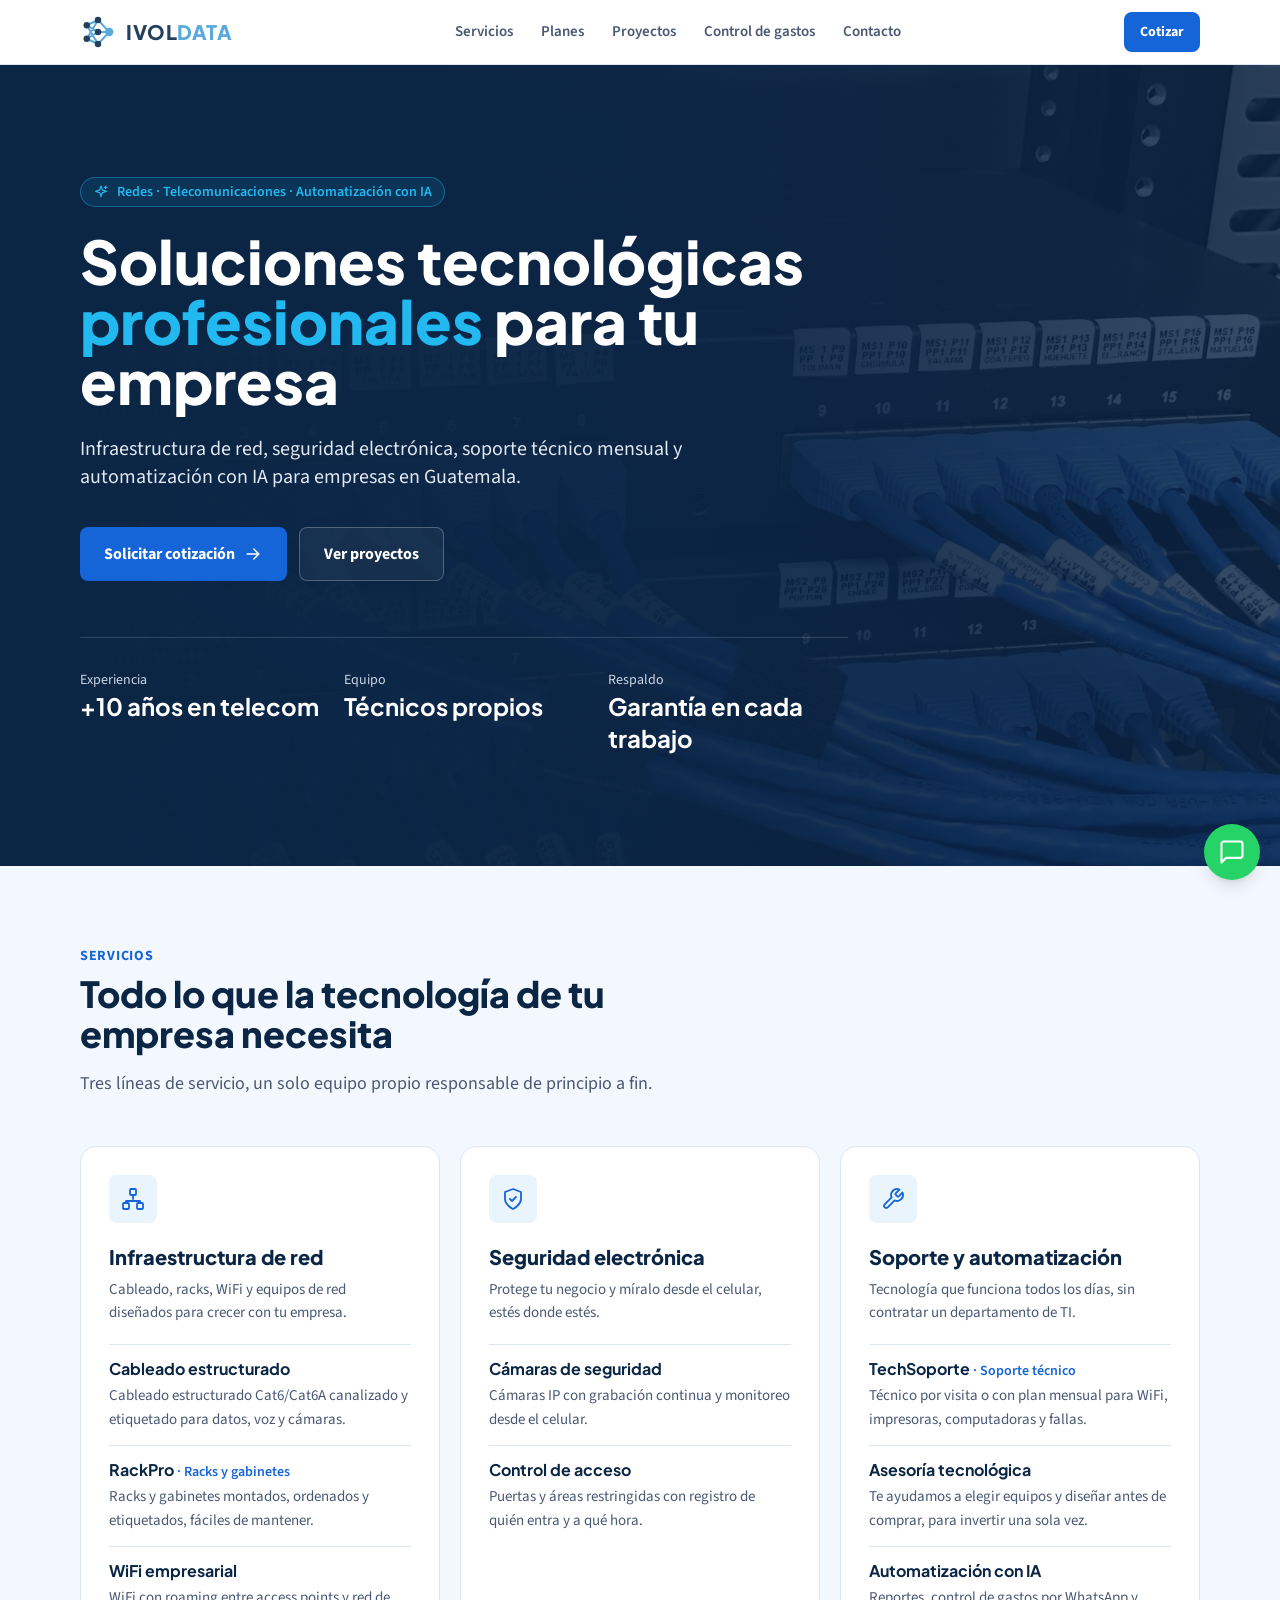
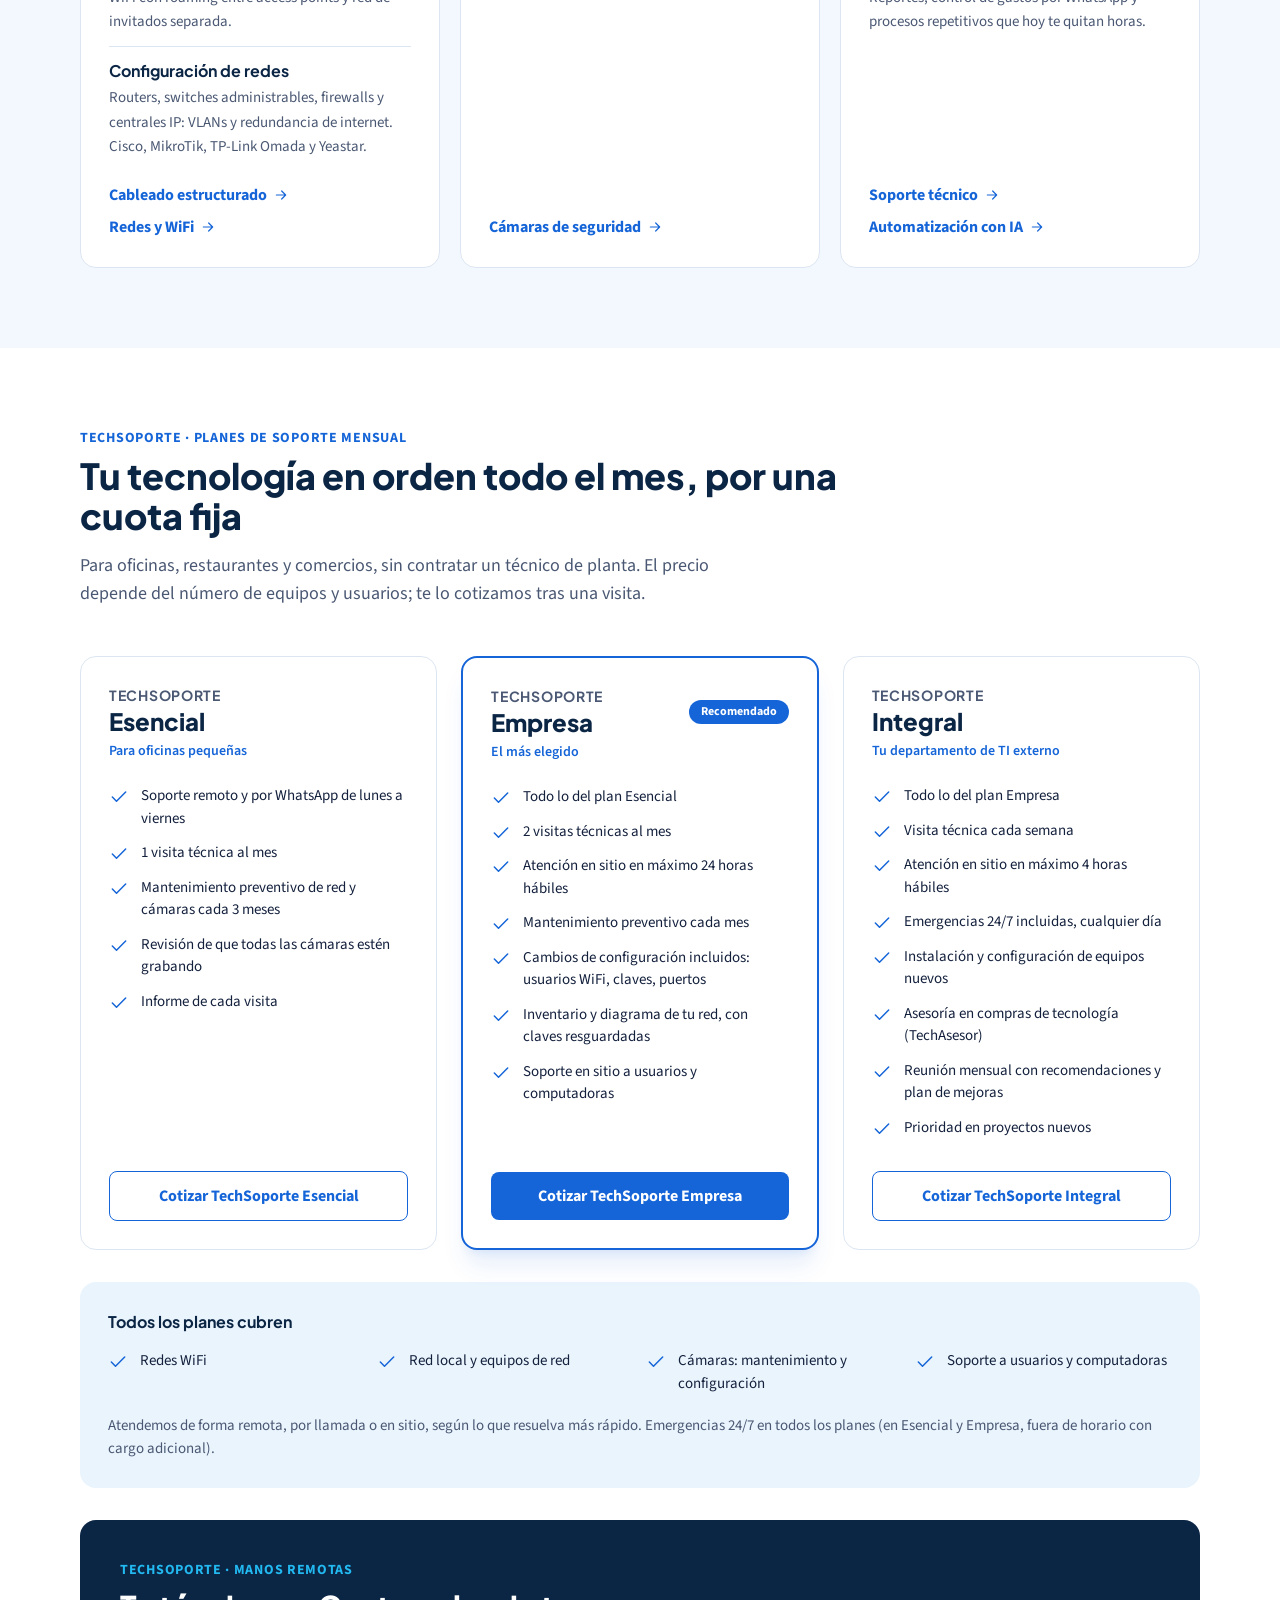
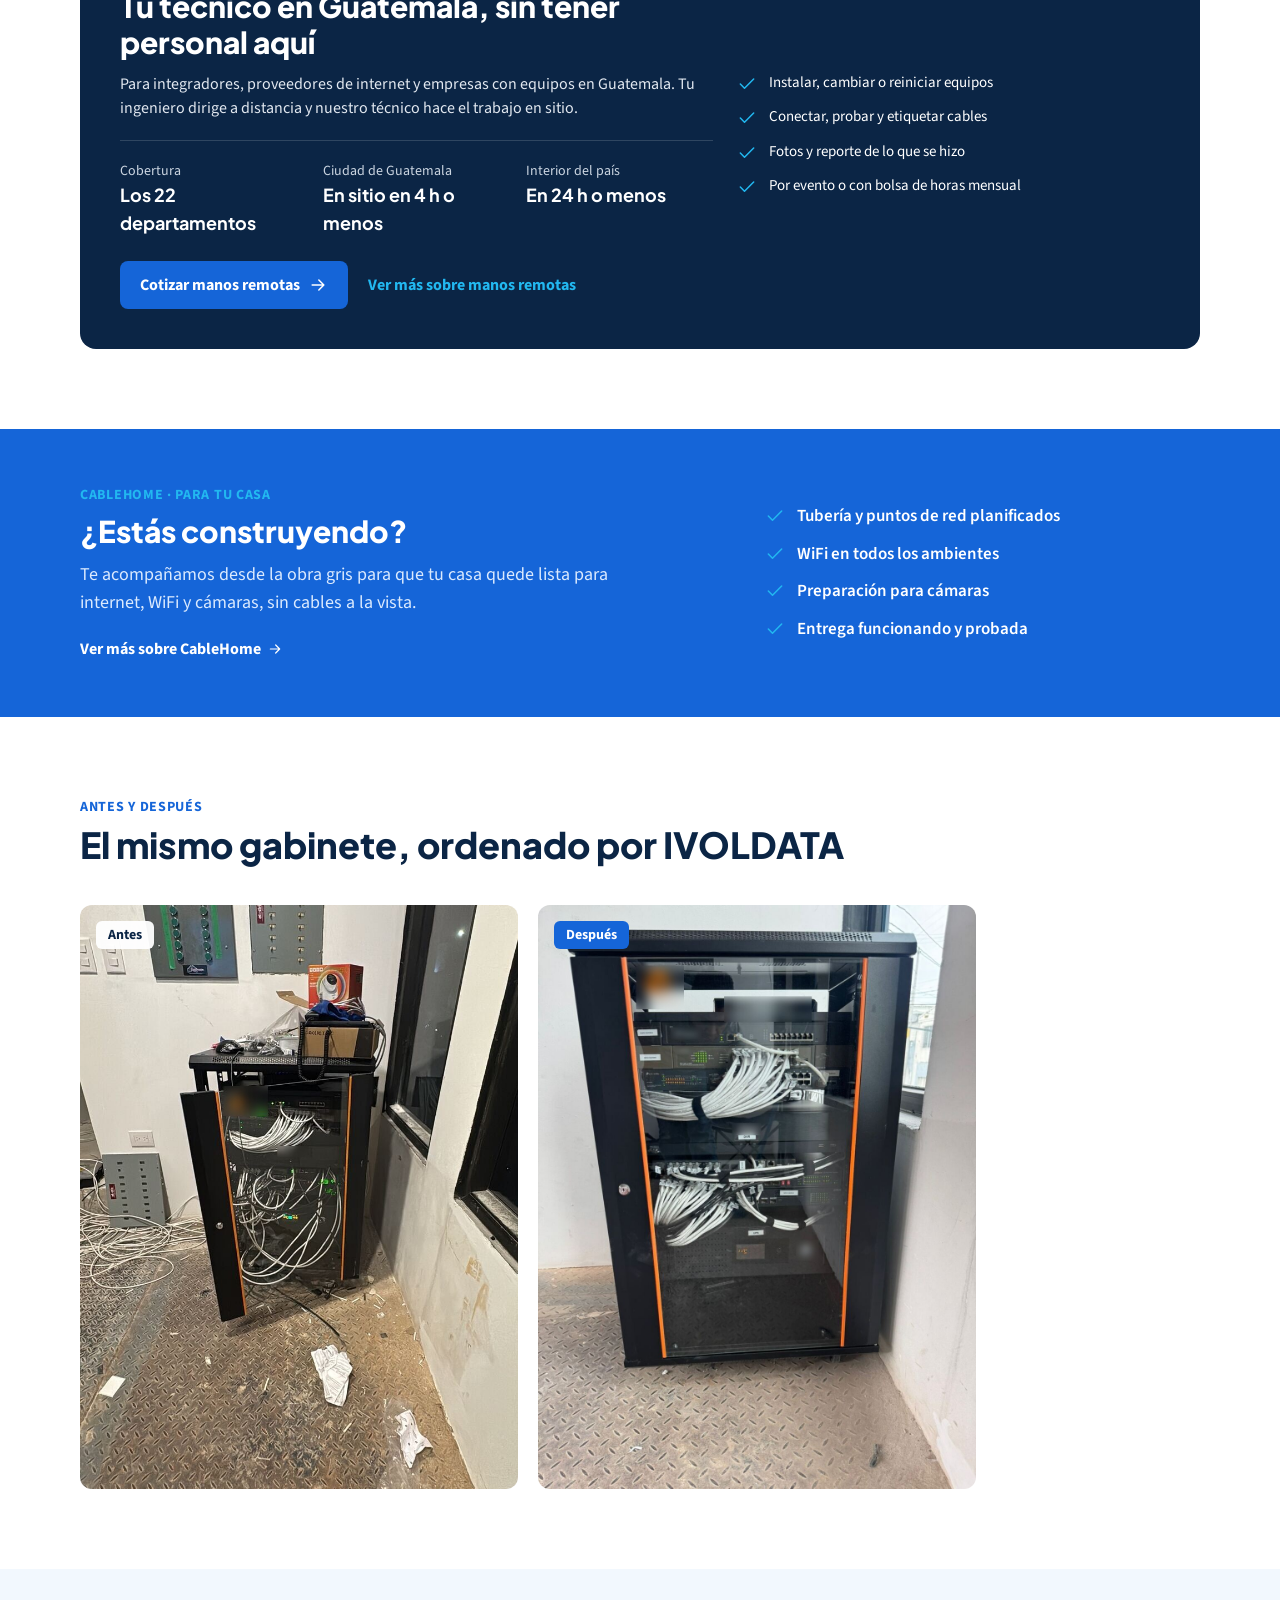
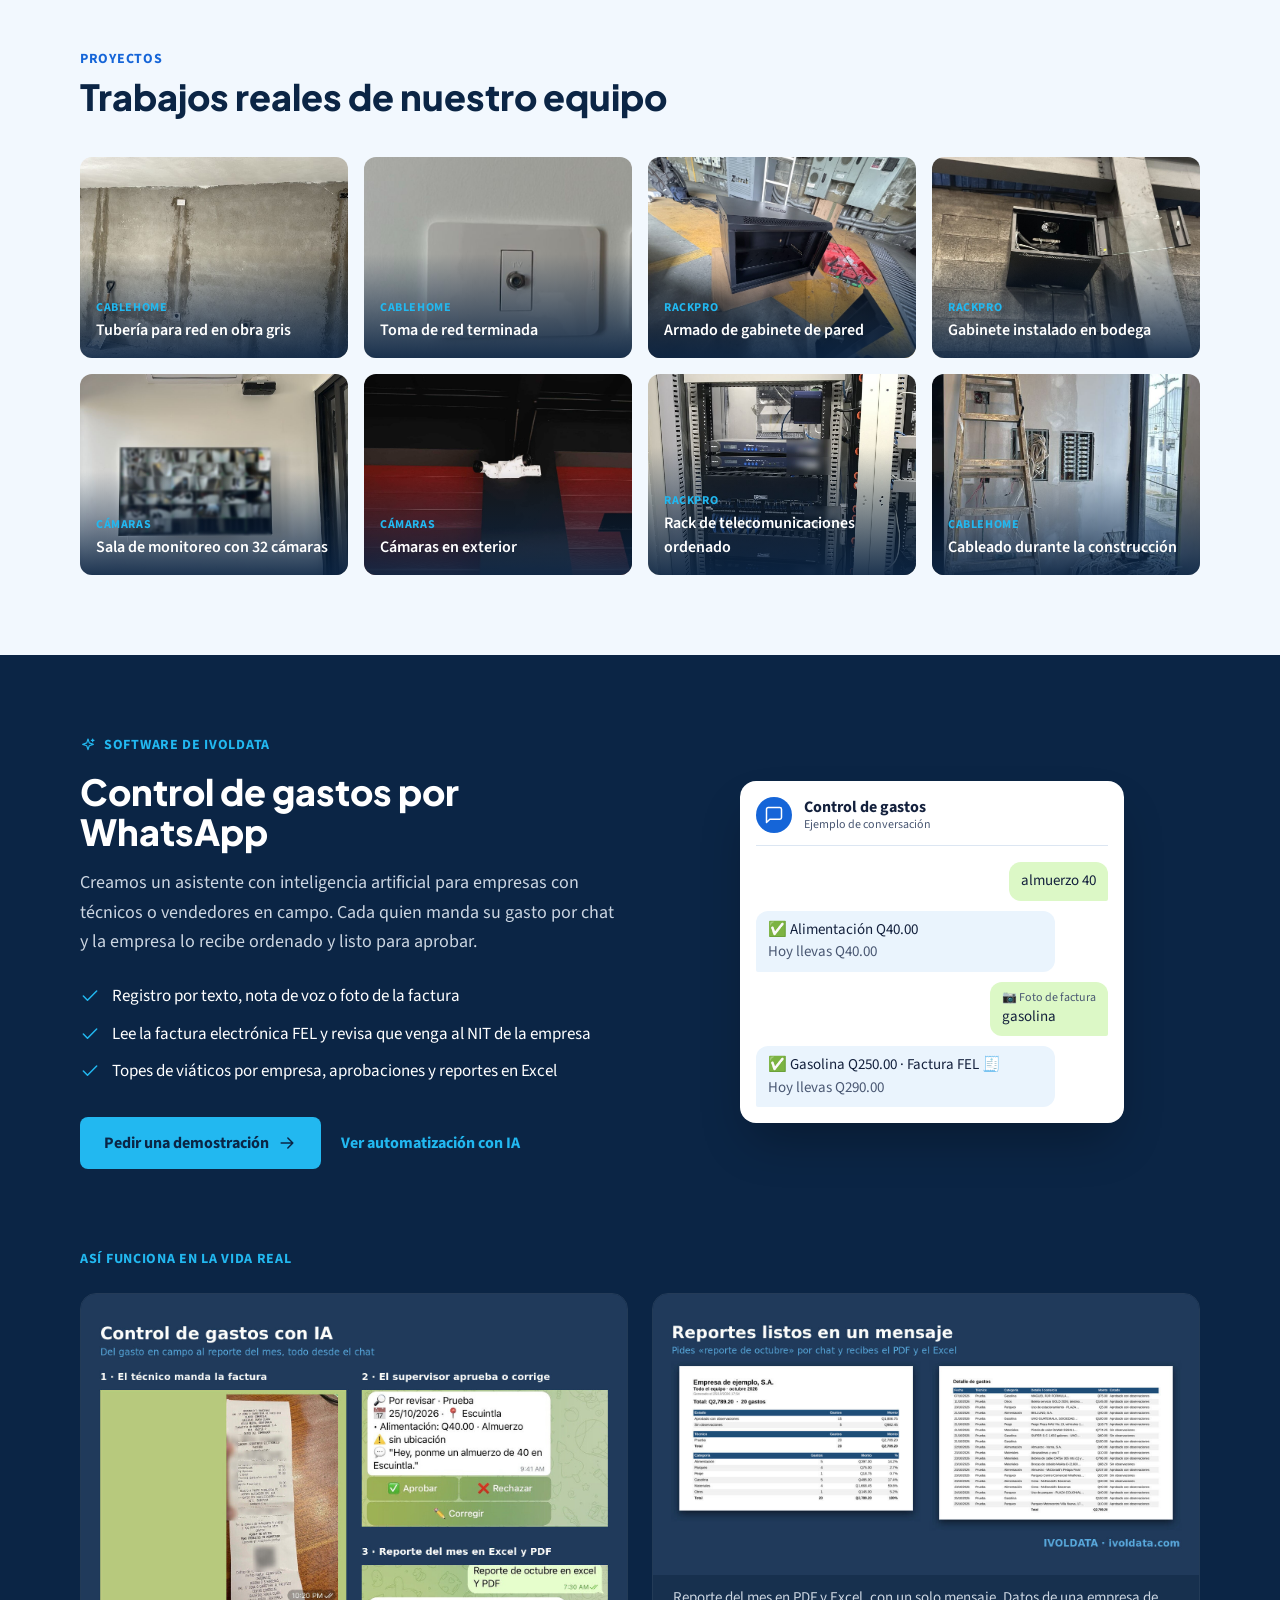
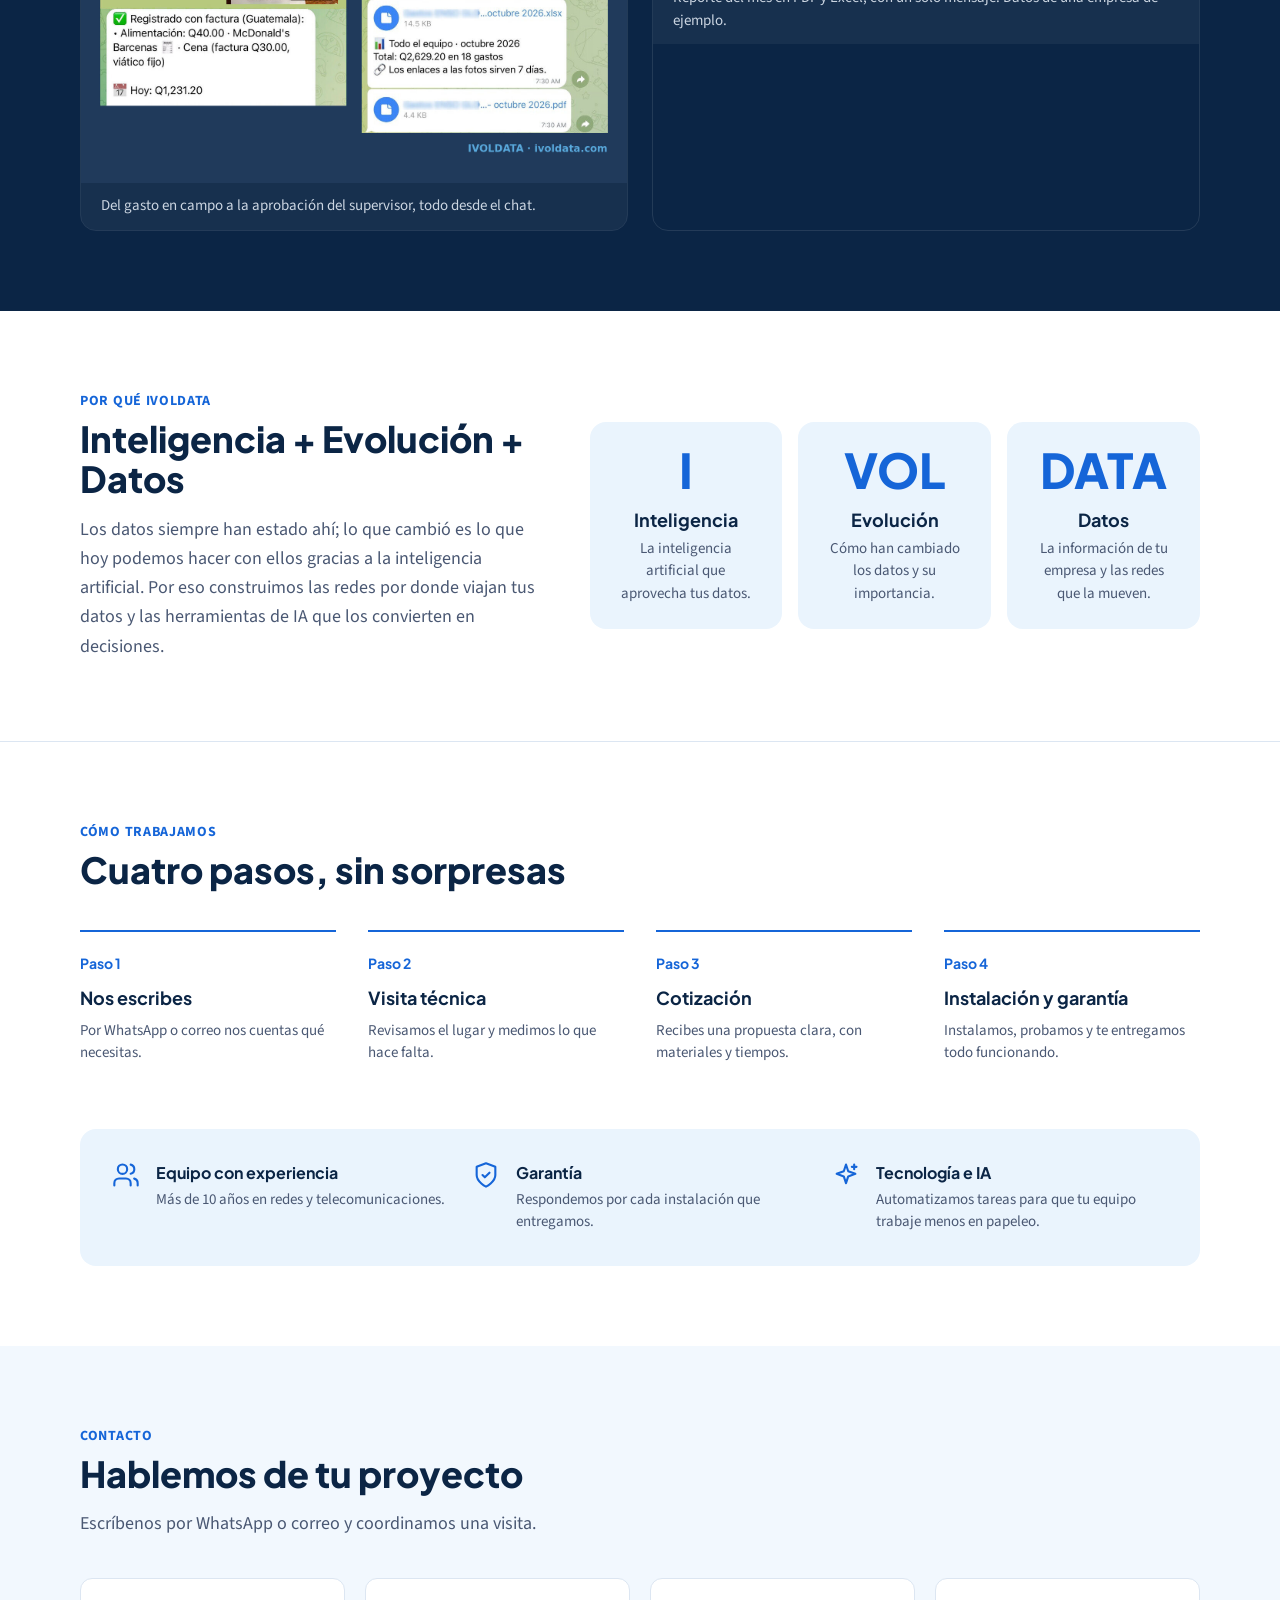
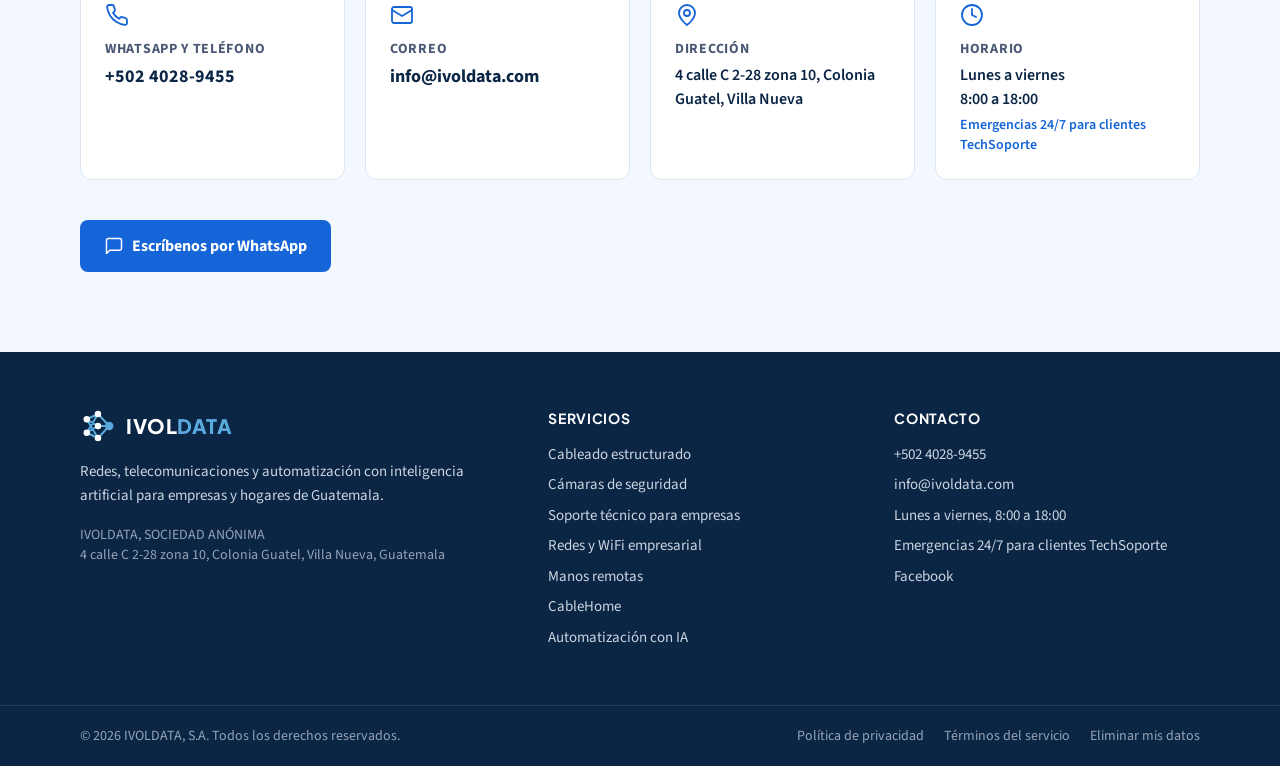
==== index.html @ a7a97674 "Por qué IVOLDATA: tarjetas centradas Co-Authored-By: Claude Opus 5.5 <noreply@anthropic.com> Claude-" ====
<!doctype html>
<html lang="es">
<head>
<meta charset="utf-8">
<meta name="viewport" content="width=device-width, initial-scale=1, viewport-fit=cover">
<title>IVOLDATA | Redes, cámaras y soporte técnico en Guatemala</title>
<meta name="claude:viewport-fit-sides" content="cover">
<meta name="description" content="IVOLDATA: soporte técnico mensual TechSoporte, manos remotas en los 22 departamentos, cableado estructurado, WiFi empresarial, cámaras de seguridad y automatización con IA en Guatemala.">
<link rel="icon" href="logos/logo-a-red-neuronal.svg" type="image/svg+xml">
<link rel="preconnect" href="https://fonts.googleapis.com">
<link rel="preconnect" href="https://fonts.gstatic.com" crossorigin>
<link rel="stylesheet" href="https://fonts.googleapis.com/css2?family=Plus+Jakarta+Sans:wght@600;700;800&family=Source+Sans+3:wght@400;600;700&display=swap">
<link rel="stylesheet" href="css/sitio.css?v=202610291423">
<link rel="canonical" href="https://ivoldata.com/">
<meta property="og:type" content="website">
<meta property="og:title" content="IVOLDATA | Redes, cámaras y soporte técnico en Guatemala">
<meta property="og:description" content="IVOLDATA: soporte técnico mensual TechSoporte, manos remotas en los 22 departamentos, cableado estructurado, WiFi empresarial, cámaras de seguridad y automatización con IA en Guatemala.">
<meta property="og:url" content="https://ivoldata.com/">
<meta property="og:image" content="https://ivoldata.com/img/hero-cables.jpg">
<meta property="og:locale" content="es_GT">
<script type="application/ld+json">{"@context": "https://schema.org", "@type": "ProfessionalService", "@id": "https://ivoldata.com/#empresa", "name": "IVOLDATA", "legalName": "IVOLDATA, SOCIEDAD ANÓNIMA", "url": "https://ivoldata.com/", "logo": "https://ivoldata.com/logos/logo-a-red-neuronal.svg", "image": "https://ivoldata.com/img/hero-cables.jpg", "description": "Empresa guatemalteca de tecnología para negocios: infraestructura de red, cámaras de seguridad, soporte técnico mensual (TechSoporte), manos remotas en los 22 departamentos y automatización con inteligencia artificial.", "telephone": "+502 4028 9455", "email": "info@ivoldata.com", "address": {"@type": "PostalAddress", "addressLocality": "Villa Nueva", "addressRegion": "Guatemala", "addressCountry": "GT"}, "areaServed": [{"@type": "AdministrativeArea", "name": "Guatemala, Guatemala"}, {"@type": "AdministrativeArea", "name": "Alta Verapaz, Guatemala"}, {"@type": "AdministrativeArea", "name": "Baja Verapaz, Guatemala"}, {"@type": "AdministrativeArea", "name": "Chimaltenango, Guatemala"}, {"@type": "AdministrativeArea", "name": "Chiquimula, Guatemala"}, {"@type": "AdministrativeArea", "name": "El Progreso, Guatemala"}, {"@type": "AdministrativeArea", "name": "Escuintla, Guatemala"}, {"@type": "AdministrativeArea", "name": "Huehuetenango, Guatemala"}, {"@type": "AdministrativeArea", "name": "Izabal, Guatemala"}, {"@type": "AdministrativeArea", "name": "Jalapa, Guatemala"}, {"@type": "AdministrativeArea", "name": "Jutiapa, Guatemala"}, {"@type": "AdministrativeArea", "name": "Petén, Guatemala"}, {"@type": "AdministrativeArea", "name": "Quetzaltenango, Guatemala"}, {"@type": "AdministrativeArea", "name": "Quiché, Guatemala"}, {"@type": "AdministrativeArea", "name": "Retalhuleu, Guatemala"}, {"@type": "AdministrativeArea", "name": "Sacatepéquez, Guatemala"}, {"@type": "AdministrativeArea", "name": "San Marcos, Guatemala"}, {"@type": "AdministrativeArea", "name": "Santa Rosa, Guatemala"}, {"@type": "AdministrativeArea", "name": "Sololá, Guatemala"}, {"@type": "AdministrativeArea", "name": "Suchitepéquez, Guatemala"}, {"@type": "AdministrativeArea", "name": "Totonicapán, Guatemala"}, {"@type": "AdministrativeArea", "name": "Zacapa, Guatemala"}], "openingHoursSpecification": [{"@type": "OpeningHoursSpecification", "dayOfWeek": ["Monday", "Tuesday", "Wednesday", "Thursday", "Friday"], "opens": "08:00", "closes": "18:00"}], "knowsAbout": ["Cisco", "MikroTik", "TP-Link Omada", "Yeastar", "redes WiFi", "cableado estructurado", "CCTV", "inteligencia artificial"], "hasOfferCatalog": {"@type": "OfferCatalog", "name": "Servicios de IVOLDATA", "itemListElement": [{"@type": "Offer", "itemOffered": {"@type": "Service", "name": "TechSoporte: planes de soporte técnico mensual"}}, {"@type": "Offer", "itemOffered": {"@type": "Service", "name": "TechSoporte Manos remotas: técnico en sitio en Guatemala"}}, {"@type": "Offer", "itemOffered": {"@type": "Service", "name": "Cableado estructurado Cat6/Cat6A"}}, {"@type": "Offer", "itemOffered": {"@type": "Service", "name": "RackPro: racks y gabinetes"}}, {"@type": "Offer", "itemOffered": {"@type": "Service", "name": "WiFi empresarial"}}, {"@type": "Offer", "itemOffered": {"@type": "Service", "name": "Configuración de redes: routers, switches, firewalls y centrales IP"}}, {"@type": "Offer", "itemOffered": {"@type": "Service", "name": "Cámaras de seguridad IP"}}, {"@type": "Offer", "itemOffered": {"@type": "Service", "name": "Control de acceso"}}, {"@type": "Offer", "itemOffered": {"@type": "Service", "name": "Asesoría tecnológica"}}, {"@type": "Offer", "itemOffered": {"@type": "Service", "name": "Automatización con inteligencia artificial"}}, {"@type": "Offer", "itemOffered": {"@type": "Service", "name": "Control de gastos por WhatsApp con IA"}}, {"@type": "Offer", "itemOffered": {"@type": "Service", "name": "CableHome: cableado para casas en construcción"}}]}, "sameAs": ["https://www.facebook.com/Ivoldata"]}</script>
</head>
<body class="bg-white font-texto text-tinta antialiased">
<header class="sticky top-[env(safe-area-inset-top,0px)] z-40 border-b border-linea bg-white/95 backdrop-blur">
  <div class="gutter mx-auto flex max-w-6xl items-center justify-between gap-4 py-3">
    <a href="index.html" class="flex items-center gap-2.5 font-display text-xl font-extrabold tracking-wide text-marino"><svg class="h-9 w-9" viewBox="0 0 48 48" aria-hidden="true"><g stroke="#5AA9DD" stroke-width="2.6" stroke-linecap="round"><path d="M9 15 24 8M9 15 24 24M9 15 24 40M9 33 24 8M9 33 24 24M9 33 24 40M24 8 39 24M24 24 39 24M24 40 39 24"/></g><circle cx="9" cy="15" r="4.3" fill="#23405F"/><circle cx="9" cy="33" r="4.3" fill="#23405F"/><circle cx="24" cy="8" r="4.3" fill="#23405F"/><circle cx="24" cy="24" r="4.3" fill="#23405F"/><circle cx="24" cy="40" r="4.3" fill="#23405F"/><circle cx="39" cy="24" r="5.6" fill="#5AA9DD"/></svg><span style="color:#23405F">IVOL<span style="color:#5AA9DD">DATA</span></span></a>
    <nav aria-label="Principal" class="hidden items-center gap-7 text-[15px] font-semibold text-gris md:flex">
      <a class="hover:text-azul" href="index.html#servicios">Servicios</a>
      <a class="hover:text-azul" href="index.html#planes">Planes</a>
      <a class="hover:text-azul" href="index.html#proyectos">Proyectos</a>
      <a class="hover:text-azul" href="index.html#control-de-gastos">Control de gastos</a>
      <a class="hover:text-azul" href="index.html#contacto">Contacto</a>
    </nav>
    <a href="https://wa.me/50240289455?text=Hola%20IVOLDATA%2C%20quiero%20una%20cotizaci%C3%B3n" class="rounded-lg bg-azul px-4 py-2.5 text-sm font-bold text-white shadow-sm hover:bg-azul-oscuro">Cotizar</a>
  </div>
</header>
<main>
<section class="relative overflow-hidden bg-marino text-white">
  <img src="img/hero-cables.jpg" alt="" class="absolute inset-0 h-full w-full object-cover opacity-30">
  <div class="absolute inset-0 bg-gradient-to-r from-marino via-marino/90 to-marino/40"></div>
  <div class="gutter relative mx-auto max-w-6xl py-20 md:py-28">
    <p class="inline-flex items-center gap-2 rounded-full border border-celeste/40 bg-celeste/10 px-3 py-1 text-sm font-semibold text-celeste"><svg class="h-4 w-4" viewBox="0 0 24 24" fill="none" stroke="currentColor" stroke-width="1.8" stroke-linecap="round" stroke-linejoin="round" aria-hidden="true"><path d="M12 3l1.9 5.8L20 11l-6.1 2.2L12 19l-1.9-5.8L4 11l6.1-2.2z"/><path d="M19 3v4M17 5h4"/></svg> Redes · Telecomunicaciones · Automatización con IA</p>
    <h1 class="mt-6 max-w-3xl font-display text-4xl font-extrabold leading-[1.1] md:text-6xl">Soluciones tecnológicas <span class="text-celeste">profesionales</span> para tu empresa</h1>
    <p class="mt-6 max-w-2xl text-lg leading-relaxed text-slate-200 md:text-xl">Infraestructura de red, seguridad electrónica, soporte técnico mensual y automatización con IA para empresas en Guatemala.</p>
    <div class="mt-9 flex flex-wrap gap-3">
      <a href="https://wa.me/50240289455?text=Hola%20IVOLDATA%2C%20quiero%20una%20cotizaci%C3%B3n" class="inline-flex items-center gap-2 rounded-lg bg-azul px-6 py-3.5 font-bold text-white hover:bg-azul-oscuro">Solicitar cotización <svg class="h-5 w-5" viewBox="0 0 24 24" fill="none" stroke="currentColor" stroke-width="1.8" stroke-linecap="round" stroke-linejoin="round" aria-hidden="true"><path d="M5 12h14M13 6l6 6-6 6"/></svg></a>
      <a href="#proyectos" class="rounded-lg border border-white/25 bg-white/5 px-6 py-3.5 font-bold text-white hover:bg-white/10">Ver proyectos</a>
    </div>
    <dl class="mt-14 grid max-w-3xl grid-cols-1 gap-6 border-t border-white/15 pt-8 sm:grid-cols-3">
      <div><dt class="text-sm text-slate-300">Experiencia</dt><dd class="font-display text-2xl font-bold">+10 años en telecom</dd></div>
      <div><dt class="text-sm text-slate-300">Equipo</dt><dd class="font-display text-2xl font-bold">Técnicos propios</dd></div>
      <div><dt class="text-sm text-slate-300">Respaldo</dt><dd class="font-display text-2xl font-bold">Garantía en cada trabajo</dd></div>
    </dl>
  </div>
</section>

<section id="servicios" class="scroll-mt-20 bg-hielo/60">
  <div class="gutter mx-auto max-w-6xl py-20">
    <p class="text-sm font-bold uppercase tracking-wider text-azul">Servicios</p>
    <h2 class="mt-2 max-w-2xl font-display text-3xl font-extrabold text-marino md:text-4xl">Todo lo que la tecnología de tu empresa necesita</h2>
    <p class="mt-4 max-w-2xl text-lg text-gris">Tres líneas de servicio, un solo equipo propio responsable de principio a fin.</p>
    <div class="mt-12 grid gap-5 lg:grid-cols-3">
      <article class="flex min-w-0 flex-col rounded-2xl border border-linea bg-white p-7">
        <span class="grid h-12 w-12 place-items-center rounded-lg bg-hielo text-azul"><svg class="h-6 w-6" viewBox="0 0 24 24" fill="none" stroke="currentColor" stroke-width="1.8" stroke-linecap="round" stroke-linejoin="round" aria-hidden="true"><rect x="9" y="2" width="6" height="6" rx="1"/><rect x="2" y="16" width="6" height="6" rx="1"/><rect x="16" y="16" width="6" height="6" rx="1"/><path d="M12 8v4M5 16v-2h14v2"/></svg></span>
        <h3 class="mt-5 font-display text-xl font-extrabold text-marino">Infraestructura de red</h3>
        <p class="mt-2 text-[15px] text-gris">Cableado, racks, WiFi y equipos de red diseñados para crecer con tu empresa.</p>
        <ul class="mt-5 grid gap-3"><li class="border-t border-linea pt-3"><span class="font-display font-bold text-marino">Cableado estructurado</span><span class="mt-0.5 block text-[15px] leading-relaxed text-gris">Cableado estructurado Cat6/Cat6A canalizado y etiquetado para datos, voz y cámaras.</span></li><li class="border-t border-linea pt-3"><span class="font-display font-bold text-marino">RackPro</span> <span class="text-sm font-semibold text-azul">· Racks y gabinetes</span><span class="mt-0.5 block text-[15px] leading-relaxed text-gris">Racks y gabinetes montados, ordenados y etiquetados, fáciles de mantener.</span></li><li class="border-t border-linea pt-3"><span class="font-display font-bold text-marino">WiFi empresarial</span><span class="mt-0.5 block text-[15px] leading-relaxed text-gris">WiFi con roaming entre access points y red de invitados separada.</span></li><li class="border-t border-linea pt-3"><span class="font-display font-bold text-marino">Configuración de redes</span><span class="mt-0.5 block text-[15px] leading-relaxed text-gris">Routers, switches administrables, firewalls y centrales IP: VLANs y redundancia de internet. Cisco, MikroTik, TP-Link Omada y Yeastar.</span></li></ul>
        <div class="mt-auto flex flex-wrap gap-x-5 gap-y-2 pt-6"><a href="cableado-estructurado.html" class="inline-flex items-center gap-1.5 font-bold text-azul hover:text-azul-oscuro">Cableado estructurado <svg class="h-4 w-4" viewBox="0 0 24 24" fill="none" stroke="currentColor" stroke-width="1.8" stroke-linecap="round" stroke-linejoin="round" aria-hidden="true"><path d="M5 12h14M13 6l6 6-6 6"/></svg></a><a href="redes-y-wifi.html" class="inline-flex items-center gap-1.5 font-bold text-azul hover:text-azul-oscuro">Redes y WiFi <svg class="h-4 w-4" viewBox="0 0 24 24" fill="none" stroke="currentColor" stroke-width="1.8" stroke-linecap="round" stroke-linejoin="round" aria-hidden="true"><path d="M5 12h14M13 6l6 6-6 6"/></svg></a></div>
      </article>
      <article class="flex min-w-0 flex-col rounded-2xl border border-linea bg-white p-7">
        <span class="grid h-12 w-12 place-items-center rounded-lg bg-hielo text-azul"><svg class="h-6 w-6" viewBox="0 0 24 24" fill="none" stroke="currentColor" stroke-width="1.8" stroke-linecap="round" stroke-linejoin="round" aria-hidden="true"><path d="M12 22s8-4 8-10V5l-8-3-8 3v7c0 6 8 10 8 10z"/><path d="m9 12 2 2 4-4"/></svg></span>
        <h3 class="mt-5 font-display text-xl font-extrabold text-marino">Seguridad electrónica</h3>
        <p class="mt-2 text-[15px] text-gris">Protege tu negocio y míralo desde el celular, estés donde estés.</p>
        <ul class="mt-5 grid gap-3"><li class="border-t border-linea pt-3"><span class="font-display font-bold text-marino">Cámaras de seguridad</span><span class="mt-0.5 block text-[15px] leading-relaxed text-gris">Cámaras IP con grabación continua y monitoreo desde el celular.</span></li><li class="border-t border-linea pt-3"><span class="font-display font-bold text-marino">Control de acceso</span><span class="mt-0.5 block text-[15px] leading-relaxed text-gris">Puertas y áreas restringidas con registro de quién entra y a qué hora.</span></li></ul>
        <div class="mt-auto flex flex-wrap gap-x-5 gap-y-2 pt-6"><a href="camaras-de-seguridad.html" class="inline-flex items-center gap-1.5 font-bold text-azul hover:text-azul-oscuro">Cámaras de seguridad <svg class="h-4 w-4" viewBox="0 0 24 24" fill="none" stroke="currentColor" stroke-width="1.8" stroke-linecap="round" stroke-linejoin="round" aria-hidden="true"><path d="M5 12h14M13 6l6 6-6 6"/></svg></a></div>
      </article>
      <article class="flex min-w-0 flex-col rounded-2xl border border-linea bg-white p-7">
        <span class="grid h-12 w-12 place-items-center rounded-lg bg-hielo text-azul"><svg class="h-6 w-6" viewBox="0 0 24 24" fill="none" stroke="currentColor" stroke-width="1.8" stroke-linecap="round" stroke-linejoin="round" aria-hidden="true"><path d="M14.7 6.3a1 1 0 0 0 0 1.4l1.6 1.6a1 1 0 0 0 1.4 0l3.8-3.8a6 6 0 0 1-7.9 7.9l-6.9 6.9a2.1 2.1 0 0 1-3-3l6.9-6.9a6 6 0 0 1 7.9-7.9z"/></svg></span>
        <h3 class="mt-5 font-display text-xl font-extrabold text-marino">Soporte y automatización</h3>
        <p class="mt-2 text-[15px] text-gris">Tecnología que funciona todos los días, sin contratar un departamento de TI.</p>
        <ul class="mt-5 grid gap-3"><li class="border-t border-linea pt-3"><span class="font-display font-bold text-marino">TechSoporte</span> <span class="text-sm font-semibold text-azul">· Soporte técnico</span><span class="mt-0.5 block text-[15px] leading-relaxed text-gris">Técnico por visita o con plan mensual para WiFi, impresoras, computadoras y fallas.</span></li><li class="border-t border-linea pt-3"><span class="font-display font-bold text-marino">Asesoría tecnológica</span><span class="mt-0.5 block text-[15px] leading-relaxed text-gris">Te ayudamos a elegir equipos y diseñar antes de comprar, para invertir una sola vez.</span></li><li class="border-t border-linea pt-3"><span class="font-display font-bold text-marino">Automatización con IA</span><span class="mt-0.5 block text-[15px] leading-relaxed text-gris">Reportes, control de gastos por WhatsApp y procesos repetitivos que hoy te quitan horas.</span></li></ul>
        <div class="mt-auto flex flex-wrap gap-x-5 gap-y-2 pt-6"><a href="soporte-tecnico.html" class="inline-flex items-center gap-1.5 font-bold text-azul hover:text-azul-oscuro">Soporte técnico <svg class="h-4 w-4" viewBox="0 0 24 24" fill="none" stroke="currentColor" stroke-width="1.8" stroke-linecap="round" stroke-linejoin="round" aria-hidden="true"><path d="M5 12h14M13 6l6 6-6 6"/></svg></a><a href="automatizacion-ia.html" class="inline-flex items-center gap-1.5 font-bold text-azul hover:text-azul-oscuro">Automatización con IA <svg class="h-4 w-4" viewBox="0 0 24 24" fill="none" stroke="currentColor" stroke-width="1.8" stroke-linecap="round" stroke-linejoin="round" aria-hidden="true"><path d="M5 12h14M13 6l6 6-6 6"/></svg></a></div>
      </article>
    </div>
  </div>
</section>

<section id="planes" class="scroll-mt-20 bg-white">
  <div class="gutter mx-auto max-w-6xl py-20">
    <p class="text-sm font-bold uppercase tracking-wider text-azul">TechSoporte · Planes de soporte mensual</p>
    <h2 class="mt-2 max-w-3xl font-display text-3xl font-extrabold text-marino md:text-4xl">Tu tecnología en orden todo el mes, por una cuota fija</h2>
    <p class="mt-4 max-w-2xl text-lg text-gris">Para oficinas, restaurantes y comercios, sin contratar un técnico de planta. El precio depende del número de equipos y usuarios; te lo cotizamos tras una visita.</p>
    <div class="mt-12 grid gap-6 lg:grid-cols-3">
      <article class="flex min-w-0 flex-col rounded-2xl bg-white p-7 border border-linea">
        <div class="flex items-center justify-between gap-3"><h3 class="font-display text-2xl font-extrabold text-marino"><span class="block text-sm font-bold uppercase tracking-wider text-gris">TechSoporte</span>Esencial</h3></div>
        <p class="mt-1 text-sm font-semibold text-azul">Para oficinas pequeñas</p>
        <ul class="mb-8 mt-6 grid gap-3 text-[15px] text-tinta"><li class="flex gap-3"><span class="mt-0.5 shrink-0 text-azul"><svg class="h-5 w-5" viewBox="0 0 24 24" fill="none" stroke="currentColor" stroke-width="1.8" stroke-linecap="round" stroke-linejoin="round" aria-hidden="true"><path d="M20 6 9 17l-5-5"/></svg></span><span>Soporte remoto y por WhatsApp de lunes a viernes</span></li><li class="flex gap-3"><span class="mt-0.5 shrink-0 text-azul"><svg class="h-5 w-5" viewBox="0 0 24 24" fill="none" stroke="currentColor" stroke-width="1.8" stroke-linecap="round" stroke-linejoin="round" aria-hidden="true"><path d="M20 6 9 17l-5-5"/></svg></span><span>1 visita técnica al mes</span></li><li class="flex gap-3"><span class="mt-0.5 shrink-0 text-azul"><svg class="h-5 w-5" viewBox="0 0 24 24" fill="none" stroke="currentColor" stroke-width="1.8" stroke-linecap="round" stroke-linejoin="round" aria-hidden="true"><path d="M20 6 9 17l-5-5"/></svg></span><span>Mantenimiento preventivo de red y cámaras cada 3 meses</span></li><li class="flex gap-3"><span class="mt-0.5 shrink-0 text-azul"><svg class="h-5 w-5" viewBox="0 0 24 24" fill="none" stroke="currentColor" stroke-width="1.8" stroke-linecap="round" stroke-linejoin="round" aria-hidden="true"><path d="M20 6 9 17l-5-5"/></svg></span><span>Revisión de que todas las cámaras estén grabando</span></li><li class="flex gap-3"><span class="mt-0.5 shrink-0 text-azul"><svg class="h-5 w-5" viewBox="0 0 24 24" fill="none" stroke="currentColor" stroke-width="1.8" stroke-linecap="round" stroke-linejoin="round" aria-hidden="true"><path d="M20 6 9 17l-5-5"/></svg></span><span>Informe de cada visita</span></li></ul>
        <a href="https://wa.me/50240289455?text=Hola%20IVOLDATA%2C%20quiero%20una%20cotizaci%C3%B3n" class="mt-auto inline-flex justify-center rounded-lg border border-azul text-azul hover:bg-hielo px-5 py-3 font-bold">Cotizar TechSoporte Esencial</a>
      </article>
      <article class="flex min-w-0 flex-col rounded-2xl bg-white p-7 border-2 border-azul shadow-xl shadow-azul/10">
        <div class="flex items-center justify-between gap-3"><h3 class="font-display text-2xl font-extrabold text-marino"><span class="block text-sm font-bold uppercase tracking-wider text-gris">TechSoporte</span>Empresa</h3><span class="rounded-full bg-azul px-3 py-1 text-xs font-bold text-white">Recomendado</span></div>
        <p class="mt-1 text-sm font-semibold text-azul">El más elegido</p>
        <ul class="mb-8 mt-6 grid gap-3 text-[15px] text-tinta"><li class="flex gap-3"><span class="mt-0.5 shrink-0 text-azul"><svg class="h-5 w-5" viewBox="0 0 24 24" fill="none" stroke="currentColor" stroke-width="1.8" stroke-linecap="round" stroke-linejoin="round" aria-hidden="true"><path d="M20 6 9 17l-5-5"/></svg></span><span>Todo lo del plan Esencial</span></li><li class="flex gap-3"><span class="mt-0.5 shrink-0 text-azul"><svg class="h-5 w-5" viewBox="0 0 24 24" fill="none" stroke="currentColor" stroke-width="1.8" stroke-linecap="round" stroke-linejoin="round" aria-hidden="true"><path d="M20 6 9 17l-5-5"/></svg></span><span>2 visitas técnicas al mes</span></li><li class="flex gap-3"><span class="mt-0.5 shrink-0 text-azul"><svg class="h-5 w-5" viewBox="0 0 24 24" fill="none" stroke="currentColor" stroke-width="1.8" stroke-linecap="round" stroke-linejoin="round" aria-hidden="true"><path d="M20 6 9 17l-5-5"/></svg></span><span>Atención en sitio en máximo 24 horas hábiles</span></li><li class="flex gap-3"><span class="mt-0.5 shrink-0 text-azul"><svg class="h-5 w-5" viewBox="0 0 24 24" fill="none" stroke="currentColor" stroke-width="1.8" stroke-linecap="round" stroke-linejoin="round" aria-hidden="true"><path d="M20 6 9 17l-5-5"/></svg></span><span>Mantenimiento preventivo cada mes</span></li><li class="flex gap-3"><span class="mt-0.5 shrink-0 text-azul"><svg class="h-5 w-5" viewBox="0 0 24 24" fill="none" stroke="currentColor" stroke-width="1.8" stroke-linecap="round" stroke-linejoin="round" aria-hidden="true"><path d="M20 6 9 17l-5-5"/></svg></span><span>Cambios de configuración incluidos: usuarios WiFi, claves, puertos</span></li><li class="flex gap-3"><span class="mt-0.5 shrink-0 text-azul"><svg class="h-5 w-5" viewBox="0 0 24 24" fill="none" stroke="currentColor" stroke-width="1.8" stroke-linecap="round" stroke-linejoin="round" aria-hidden="true"><path d="M20 6 9 17l-5-5"/></svg></span><span>Inventario y diagrama de tu red, con claves resguardadas</span></li><li class="flex gap-3"><span class="mt-0.5 shrink-0 text-azul"><svg class="h-5 w-5" viewBox="0 0 24 24" fill="none" stroke="currentColor" stroke-width="1.8" stroke-linecap="round" stroke-linejoin="round" aria-hidden="true"><path d="M20 6 9 17l-5-5"/></svg></span><span>Soporte en sitio a usuarios y computadoras</span></li></ul>
        <a href="https://wa.me/50240289455?text=Hola%20IVOLDATA%2C%20quiero%20una%20cotizaci%C3%B3n" class="mt-auto inline-flex justify-center rounded-lg bg-azul text-white hover:bg-azul-oscuro px-5 py-3 font-bold">Cotizar TechSoporte Empresa</a>
      </article>
      <article class="flex min-w-0 flex-col rounded-2xl bg-white p-7 border border-linea">
        <div class="flex items-center justify-between gap-3"><h3 class="font-display text-2xl font-extrabold text-marino"><span class="block text-sm font-bold uppercase tracking-wider text-gris">TechSoporte</span>Integral</h3></div>
        <p class="mt-1 text-sm font-semibold text-azul">Tu departamento de TI externo</p>
        <ul class="mb-8 mt-6 grid gap-3 text-[15px] text-tinta"><li class="flex gap-3"><span class="mt-0.5 shrink-0 text-azul"><svg class="h-5 w-5" viewBox="0 0 24 24" fill="none" stroke="currentColor" stroke-width="1.8" stroke-linecap="round" stroke-linejoin="round" aria-hidden="true"><path d="M20 6 9 17l-5-5"/></svg></span><span>Todo lo del plan Empresa</span></li><li class="flex gap-3"><span class="mt-0.5 shrink-0 text-azul"><svg class="h-5 w-5" viewBox="0 0 24 24" fill="none" stroke="currentColor" stroke-width="1.8" stroke-linecap="round" stroke-linejoin="round" aria-hidden="true"><path d="M20 6 9 17l-5-5"/></svg></span><span>Visita técnica cada semana</span></li><li class="flex gap-3"><span class="mt-0.5 shrink-0 text-azul"><svg class="h-5 w-5" viewBox="0 0 24 24" fill="none" stroke="currentColor" stroke-width="1.8" stroke-linecap="round" stroke-linejoin="round" aria-hidden="true"><path d="M20 6 9 17l-5-5"/></svg></span><span>Atención en sitio en máximo 4 horas hábiles</span></li><li class="flex gap-3"><span class="mt-0.5 shrink-0 text-azul"><svg class="h-5 w-5" viewBox="0 0 24 24" fill="none" stroke="currentColor" stroke-width="1.8" stroke-linecap="round" stroke-linejoin="round" aria-hidden="true"><path d="M20 6 9 17l-5-5"/></svg></span><span>Emergencias 24/7 incluidas, cualquier día</span></li><li class="flex gap-3"><span class="mt-0.5 shrink-0 text-azul"><svg class="h-5 w-5" viewBox="0 0 24 24" fill="none" stroke="currentColor" stroke-width="1.8" stroke-linecap="round" stroke-linejoin="round" aria-hidden="true"><path d="M20 6 9 17l-5-5"/></svg></span><span>Instalación y configuración de equipos nuevos</span></li><li class="flex gap-3"><span class="mt-0.5 shrink-0 text-azul"><svg class="h-5 w-5" viewBox="0 0 24 24" fill="none" stroke="currentColor" stroke-width="1.8" stroke-linecap="round" stroke-linejoin="round" aria-hidden="true"><path d="M20 6 9 17l-5-5"/></svg></span><span>Asesoría en compras de tecnología (TechAsesor)</span></li><li class="flex gap-3"><span class="mt-0.5 shrink-0 text-azul"><svg class="h-5 w-5" viewBox="0 0 24 24" fill="none" stroke="currentColor" stroke-width="1.8" stroke-linecap="round" stroke-linejoin="round" aria-hidden="true"><path d="M20 6 9 17l-5-5"/></svg></span><span>Reunión mensual con recomendaciones y plan de mejoras</span></li><li class="flex gap-3"><span class="mt-0.5 shrink-0 text-azul"><svg class="h-5 w-5" viewBox="0 0 24 24" fill="none" stroke="currentColor" stroke-width="1.8" stroke-linecap="round" stroke-linejoin="round" aria-hidden="true"><path d="M20 6 9 17l-5-5"/></svg></span><span>Prioridad en proyectos nuevos</span></li></ul>
        <a href="https://wa.me/50240289455?text=Hola%20IVOLDATA%2C%20quiero%20una%20cotizaci%C3%B3n" class="mt-auto inline-flex justify-center rounded-lg border border-azul text-azul hover:bg-hielo px-5 py-3 font-bold">Cotizar TechSoporte Integral</a>
      </article>
    </div>
    <div class="mt-8 rounded-2xl bg-hielo p-6 md:p-7">
      <p class="font-display font-bold text-marino">Todos los planes cubren</p>
      <ul class="mt-4 grid gap-3 text-[15px] text-tinta sm:grid-cols-2 lg:grid-cols-4"><li class="flex gap-3"><span class="mt-0.5 shrink-0 text-azul"><svg class="h-5 w-5" viewBox="0 0 24 24" fill="none" stroke="currentColor" stroke-width="1.8" stroke-linecap="round" stroke-linejoin="round" aria-hidden="true"><path d="M20 6 9 17l-5-5"/></svg></span><span>Redes WiFi</span></li><li class="flex gap-3"><span class="mt-0.5 shrink-0 text-azul"><svg class="h-5 w-5" viewBox="0 0 24 24" fill="none" stroke="currentColor" stroke-width="1.8" stroke-linecap="round" stroke-linejoin="round" aria-hidden="true"><path d="M20 6 9 17l-5-5"/></svg></span><span>Red local y equipos de red</span></li><li class="flex gap-3"><span class="mt-0.5 shrink-0 text-azul"><svg class="h-5 w-5" viewBox="0 0 24 24" fill="none" stroke="currentColor" stroke-width="1.8" stroke-linecap="round" stroke-linejoin="round" aria-hidden="true"><path d="M20 6 9 17l-5-5"/></svg></span><span>Cámaras: mantenimiento y configuración</span></li><li class="flex gap-3"><span class="mt-0.5 shrink-0 text-azul"><svg class="h-5 w-5" viewBox="0 0 24 24" fill="none" stroke="currentColor" stroke-width="1.8" stroke-linecap="round" stroke-linejoin="round" aria-hidden="true"><path d="M20 6 9 17l-5-5"/></svg></span><span>Soporte a usuarios y computadoras</span></li></ul>
      <p class="mt-5 text-[15px] text-gris">Atendemos de forma remota, por llamada o en sitio, según lo que resuelva más rápido. Emergencias 24/7 en todos los planes (en Esencial y Empresa, fuera de horario con cargo adicional).</p>
    </div>
    <div class="mt-8 grid items-center gap-6 rounded-2xl bg-marino p-7 text-white md:grid-cols-[1.4fr_1fr] md:p-10">
      <div class="min-w-0">
        <p class="text-sm font-bold uppercase tracking-wider text-celeste">TechSoporte · Manos remotas</p>
        <h3 class="mt-2 font-display text-2xl font-extrabold md:text-3xl">Tu técnico en Guatemala, sin tener personal aquí</h3>
        <p class="mt-3 text-slate-200">Para integradores, proveedores de internet y empresas con equipos en Guatemala. Tu ingeniero dirige a distancia y nuestro técnico hace el trabajo en sitio.</p>
        <dl class="mt-5 grid gap-4 border-t border-white/15 pt-5 sm:grid-cols-3">
          <div><dt class="text-sm text-slate-300">Cobertura</dt><dd class="font-display text-lg font-bold">Los 22 departamentos</dd></div>
          <div><dt class="text-sm text-slate-300">Ciudad de Guatemala</dt><dd class="font-display text-lg font-bold">En sitio en 4 h o menos</dd></div>
          <div><dt class="text-sm text-slate-300">Interior del país</dt><dd class="font-display text-lg font-bold">En 24 h o menos</dd></div>
        </dl>
        <div class="mt-6 flex flex-wrap items-center gap-5"><a href="https://wa.me/50240289455?text=Hola%20IVOLDATA%2C%20quiero%20una%20cotizaci%C3%B3n" class="inline-flex items-center gap-2 rounded-lg bg-azul px-5 py-3 font-bold text-white hover:bg-azul-oscuro">Cotizar manos remotas <svg class="h-5 w-5" viewBox="0 0 24 24" fill="none" stroke="currentColor" stroke-width="1.8" stroke-linecap="round" stroke-linejoin="round" aria-hidden="true"><path d="M5 12h14M13 6l6 6-6 6"/></svg></a><a href="manos-remotas.html" class="font-bold text-celeste hover:text-white">Ver más sobre manos remotas</a></div>
      </div>
      <ul class="grid min-w-0 gap-3 text-[15px]"><li class="flex gap-3"><span class="mt-0.5 shrink-0 text-celeste"><svg class="h-5 w-5" viewBox="0 0 24 24" fill="none" stroke="currentColor" stroke-width="1.8" stroke-linecap="round" stroke-linejoin="round" aria-hidden="true"><path d="M20 6 9 17l-5-5"/></svg></span><span>Instalar, cambiar o reiniciar equipos</span></li><li class="flex gap-3"><span class="mt-0.5 shrink-0 text-celeste"><svg class="h-5 w-5" viewBox="0 0 24 24" fill="none" stroke="currentColor" stroke-width="1.8" stroke-linecap="round" stroke-linejoin="round" aria-hidden="true"><path d="M20 6 9 17l-5-5"/></svg></span><span>Conectar, probar y etiquetar cables</span></li><li class="flex gap-3"><span class="mt-0.5 shrink-0 text-celeste"><svg class="h-5 w-5" viewBox="0 0 24 24" fill="none" stroke="currentColor" stroke-width="1.8" stroke-linecap="round" stroke-linejoin="round" aria-hidden="true"><path d="M20 6 9 17l-5-5"/></svg></span><span>Fotos y reporte de lo que se hizo</span></li><li class="flex gap-3"><span class="mt-0.5 shrink-0 text-celeste"><svg class="h-5 w-5" viewBox="0 0 24 24" fill="none" stroke="currentColor" stroke-width="1.8" stroke-linecap="round" stroke-linejoin="round" aria-hidden="true"><path d="M20 6 9 17l-5-5"/></svg></span><span>Por evento o con bolsa de horas mensual</span></li></ul>
    </div>
  </div>
</section>

<section id="cablehome" class="scroll-mt-20 bg-azul text-white">
  <div class="gutter mx-auto grid max-w-6xl items-center gap-8 py-14 md:grid-cols-[1.5fr_1fr]">
    <div class="min-w-0">
      <p class="text-sm font-bold uppercase tracking-wider text-celeste">CableHome · Para tu casa</p>
      <h2 class="mt-2 font-display text-3xl font-extrabold">¿Estás construyendo?</h2>
      <p class="mt-3 max-w-xl text-lg text-blue-100">Te acompañamos desde la obra gris para que tu casa quede lista para internet, WiFi y cámaras, sin cables a la vista.</p>
      <a href="cablehome.html" class="mt-5 inline-flex items-center gap-1.5 font-bold text-white underline-offset-4 hover:underline">Ver más sobre CableHome <svg class="h-4 w-4" viewBox="0 0 24 24" fill="none" stroke="currentColor" stroke-width="1.8" stroke-linecap="round" stroke-linejoin="round" aria-hidden="true"><path d="M5 12h14M13 6l6 6-6 6"/></svg></a>
    </div>
    <ul class="grid gap-3 text-[17px] font-semibold">
      <li class="flex gap-3"><span class="mt-0.5 shrink-0 text-celeste"><svg class="h-5 w-5" viewBox="0 0 24 24" fill="none" stroke="currentColor" stroke-width="1.8" stroke-linecap="round" stroke-linejoin="round" aria-hidden="true"><path d="M20 6 9 17l-5-5"/></svg></span><span>Tubería y puntos de red planificados</span></li>
      <li class="flex gap-3"><span class="mt-0.5 shrink-0 text-celeste"><svg class="h-5 w-5" viewBox="0 0 24 24" fill="none" stroke="currentColor" stroke-width="1.8" stroke-linecap="round" stroke-linejoin="round" aria-hidden="true"><path d="M20 6 9 17l-5-5"/></svg></span><span>WiFi en todos los ambientes</span></li>
      <li class="flex gap-3"><span class="mt-0.5 shrink-0 text-celeste"><svg class="h-5 w-5" viewBox="0 0 24 24" fill="none" stroke="currentColor" stroke-width="1.8" stroke-linecap="round" stroke-linejoin="round" aria-hidden="true"><path d="M20 6 9 17l-5-5"/></svg></span><span>Preparación para cámaras</span></li>
      <li class="flex gap-3"><span class="mt-0.5 shrink-0 text-celeste"><svg class="h-5 w-5" viewBox="0 0 24 24" fill="none" stroke="currentColor" stroke-width="1.8" stroke-linecap="round" stroke-linejoin="round" aria-hidden="true"><path d="M20 6 9 17l-5-5"/></svg></span><span>Entrega funcionando y probada</span></li>
    </ul>
  </div>
</section>

<section class="bg-white">
  <div class="gutter mx-auto max-w-6xl py-20">
    <p class="text-sm font-bold uppercase tracking-wider text-azul">Antes y después</p>
    <h2 class="mt-2 font-display text-3xl font-extrabold text-marino md:text-4xl">El mismo gabinete, ordenado por IVOLDATA</h2>
    <div class="mt-10 grid max-w-4xl gap-5 sm:grid-cols-2">
      <figure class="relative min-w-0 overflow-hidden rounded-xl"><img src="img/rack-antes.jpg" alt="Gabinete de red desordenado antes del trabajo" class="aspect-[3/4] w-full object-cover"><figcaption class="absolute left-4 top-4 rounded-md bg-white/95 px-3 py-1 text-sm font-bold text-marino">Antes</figcaption></figure>
      <figure class="relative min-w-0 overflow-hidden rounded-xl"><img src="img/rack-despues.jpg" alt="El mismo gabinete ordenado y etiquetado" class="aspect-[3/4] w-full object-cover"><figcaption class="absolute left-4 top-4 rounded-md bg-azul px-3 py-1 text-sm font-bold text-white">Después</figcaption></figure>
    </div>
  </div>
</section>

<section id="proyectos" class="scroll-mt-20 bg-hielo/60">
  <div class="gutter mx-auto max-w-6xl py-20">
    <p class="text-sm font-bold uppercase tracking-wider text-azul">Proyectos</p>
    <h2 class="mt-2 font-display text-3xl font-extrabold text-marino md:text-4xl">Trabajos reales de nuestro equipo</h2>
    <div class="mt-10 grid grid-cols-1 gap-4 sm:grid-cols-2 lg:grid-cols-4">
      <figure class="group relative min-w-0 overflow-hidden rounded-xl bg-hielo aspect-[4/3]">
        <img src="img/obra-gris-tuberia.jpg" alt="Tubería para red en obra gris" loading="lazy" class="h-full w-full object-cover transition duration-500 group-hover:scale-105">
        <figcaption class="absolute inset-x-0 bottom-0 bg-gradient-to-t from-marino/90 to-transparent p-4 pt-10 text-white"><span class="text-xs font-bold uppercase tracking-wider text-celeste">CableHome</span><span class="block font-semibold">Tubería para red en obra gris</span></figcaption>
      </figure>
      <figure class="group relative min-w-0 overflow-hidden rounded-xl bg-hielo aspect-[4/3]">
        <img src="img/placa-terminada.jpg" alt="Toma de red terminada" loading="lazy" class="h-full w-full object-cover transition duration-500 group-hover:scale-105">
        <figcaption class="absolute inset-x-0 bottom-0 bg-gradient-to-t from-marino/90 to-transparent p-4 pt-10 text-white"><span class="text-xs font-bold uppercase tracking-wider text-celeste">CableHome</span><span class="block font-semibold">Toma de red terminada</span></figcaption>
      </figure>
      <figure class="group relative min-w-0 overflow-hidden rounded-xl bg-hielo aspect-[4/3]">
        <img src="img/gabinete-armado.jpg" alt="Armado de gabinete de pared" loading="lazy" class="h-full w-full object-cover transition duration-500 group-hover:scale-105">
        <figcaption class="absolute inset-x-0 bottom-0 bg-gradient-to-t from-marino/90 to-transparent p-4 pt-10 text-white"><span class="text-xs font-bold uppercase tracking-wider text-celeste">RackPro</span><span class="block font-semibold">Armado de gabinete de pared</span></figcaption>
      </figure>
      <figure class="group relative min-w-0 overflow-hidden rounded-xl bg-hielo aspect-[4/3]">
        <img src="img/gabinete-pared.jpg" alt="Gabinete instalado en bodega" loading="lazy" class="h-full w-full object-cover transition duration-500 group-hover:scale-105">
        <figcaption class="absolute inset-x-0 bottom-0 bg-gradient-to-t from-marino/90 to-transparent p-4 pt-10 text-white"><span class="text-xs font-bold uppercase tracking-wider text-celeste">RackPro</span><span class="block font-semibold">Gabinete instalado en bodega</span></figcaption>
      </figure>
      <figure class="group relative min-w-0 overflow-hidden rounded-xl bg-hielo aspect-[4/3]">
        <img src="img/monitoreo.jpg" alt="Sala de monitoreo con 32 cámaras" loading="lazy" class="h-full w-full object-cover transition duration-500 group-hover:scale-105">
        <figcaption class="absolute inset-x-0 bottom-0 bg-gradient-to-t from-marino/90 to-transparent p-4 pt-10 text-white"><span class="text-xs font-bold uppercase tracking-wider text-celeste">Cámaras</span><span class="block font-semibold">Sala de monitoreo con 32 cámaras</span></figcaption>
      </figure>
      <figure class="group relative min-w-0 overflow-hidden rounded-xl bg-hielo aspect-[4/3]">
        <img src="img/camaras-fachada.jpg" alt="Cámaras en exterior" loading="lazy" class="h-full w-full object-cover transition duration-500 group-hover:scale-105">
        <figcaption class="absolute inset-x-0 bottom-0 bg-gradient-to-t from-marino/90 to-transparent p-4 pt-10 text-white"><span class="text-xs font-bold uppercase tracking-wider text-celeste">Cámaras</span><span class="block font-semibold">Cámaras en exterior</span></figcaption>
      </figure>
      <figure class="group relative min-w-0 overflow-hidden rounded-xl bg-hielo aspect-[4/3]">
        <img src="img/rack-ordenado.jpg" alt="Rack de telecomunicaciones ordenado" loading="lazy" class="h-full w-full object-cover transition duration-500 group-hover:scale-105">
        <figcaption class="absolute inset-x-0 bottom-0 bg-gradient-to-t from-marino/90 to-transparent p-4 pt-10 text-white"><span class="text-xs font-bold uppercase tracking-wider text-celeste">RackPro</span><span class="block font-semibold">Rack de telecomunicaciones ordenado</span></figcaption>
      </figure>
      <figure class="group relative min-w-0 overflow-hidden rounded-xl bg-hielo aspect-[4/3]">
        <img src="img/obra-cableado.jpg" alt="Cableado durante la construcción" loading="lazy" class="h-full w-full object-cover transition duration-500 group-hover:scale-105">
        <figcaption class="absolute inset-x-0 bottom-0 bg-gradient-to-t from-marino/90 to-transparent p-4 pt-10 text-white"><span class="text-xs font-bold uppercase tracking-wider text-celeste">CableHome</span><span class="block font-semibold">Cableado durante la construcción</span></figcaption>
      </figure>
    </div>
  </div>
</section>

<section id="control-de-gastos" class="scroll-mt-20 bg-marino text-white">
  <div class="gutter mx-auto grid max-w-6xl items-center gap-12 py-20 md:grid-cols-2">
    <div class="min-w-0">
      <p class="inline-flex items-center gap-2 text-sm font-bold uppercase tracking-wider text-celeste"><svg class="h-4 w-4" viewBox="0 0 24 24" fill="none" stroke="currentColor" stroke-width="1.8" stroke-linecap="round" stroke-linejoin="round" aria-hidden="true"><path d="M12 3l1.9 5.8L20 11l-6.1 2.2L12 19l-1.9-5.8L4 11l6.1-2.2z"/><path d="M19 3v4M17 5h4"/></svg> Software de IVOLDATA</p>
      <h2 class="mt-3 font-display text-3xl font-extrabold md:text-4xl">Control de gastos por WhatsApp</h2>
      <p class="mt-4 text-lg leading-relaxed text-slate-300">Creamos un asistente con inteligencia artificial para empresas con técnicos o vendedores en campo. Cada quien manda su gasto por chat y la empresa lo recibe ordenado y listo para aprobar.</p>
      <ul class="mt-7 grid gap-3 text-[17px]">
        <li class="flex gap-3"><span class="mt-0.5 shrink-0 text-celeste"><svg class="h-5 w-5" viewBox="0 0 24 24" fill="none" stroke="currentColor" stroke-width="1.8" stroke-linecap="round" stroke-linejoin="round" aria-hidden="true"><path d="M20 6 9 17l-5-5"/></svg></span><span>Registro por texto, nota de voz o foto de la factura</span></li>
        <li class="flex gap-3"><span class="mt-0.5 shrink-0 text-celeste"><svg class="h-5 w-5" viewBox="0 0 24 24" fill="none" stroke="currentColor" stroke-width="1.8" stroke-linecap="round" stroke-linejoin="round" aria-hidden="true"><path d="M20 6 9 17l-5-5"/></svg></span><span>Lee la factura electrónica FEL y revisa que venga al NIT de la empresa</span></li>
        <li class="flex gap-3"><span class="mt-0.5 shrink-0 text-celeste"><svg class="h-5 w-5" viewBox="0 0 24 24" fill="none" stroke="currentColor" stroke-width="1.8" stroke-linecap="round" stroke-linejoin="round" aria-hidden="true"><path d="M20 6 9 17l-5-5"/></svg></span><span>Topes de viáticos por empresa, aprobaciones y reportes en Excel</span></li>
      </ul>
      <div class="mt-8 flex flex-wrap items-center gap-5"><a href="https://wa.me/50240289455?text=Hola%20IVOLDATA%2C%20quiero%20ver%20el%20control%20de%20gastos%20por%20WhatsApp" class="inline-flex items-center gap-2 rounded-lg bg-celeste px-6 py-3.5 font-bold text-marino hover:bg-white">Pedir una demostración <svg class="h-5 w-5" viewBox="0 0 24 24" fill="none" stroke="currentColor" stroke-width="1.8" stroke-linecap="round" stroke-linejoin="round" aria-hidden="true"><path d="M5 12h14M13 6l6 6-6 6"/></svg></a><a href="automatizacion-ia.html" class="font-bold text-celeste hover:text-white">Ver automatización con IA</a></div>
    </div>
    <div class="mx-auto w-full max-w-sm rounded-2xl bg-white p-4 text-tinta shadow-2xl shadow-black/30" role="img" aria-label="Ejemplo de conversación: un técnico registra su almuerzo y una factura de gasolina">
      <div class="flex items-center gap-3 border-b border-linea pb-3"><span class="grid h-9 w-9 place-items-center rounded-full bg-azul text-white"><svg class="h-5 w-5" viewBox="0 0 24 24" fill="none" stroke="currentColor" stroke-width="1.8" stroke-linecap="round" stroke-linejoin="round" aria-hidden="true"><path d="M21 15a2 2 0 0 1-2 2H7l-4 4V5a2 2 0 0 1 2-2h14a2 2 0 0 1 2 2z"/></svg></span><div><p class="font-bold leading-tight">Control de gastos</p><p class="text-xs text-gris">Ejemplo de conversación</p></div></div>
      <div class="mt-4 grid gap-2.5 text-[15px]">
        <p class="max-w-[80%] justify-self-end rounded-xl rounded-br-sm bg-[#DCF8C6] px-3 py-2">almuerzo 40</p>
        <p class="max-w-[85%] rounded-xl rounded-bl-sm bg-hielo px-3 py-2">✅ Alimentación Q40.00<br><span class="text-gris">Hoy llevas Q40.00</span></p>
        <p class="max-w-[80%] justify-self-end rounded-xl rounded-br-sm bg-[#DCF8C6] px-3 py-2"><span class="block text-xs text-gris">📷 Foto de factura</span>gasolina</p>
        <p class="max-w-[85%] rounded-xl rounded-bl-sm bg-hielo px-3 py-2">✅ Gasolina Q250.00 · Factura FEL 🧾<br><span class="text-gris">Hoy llevas Q290.00</span></p>
      </div>
    </div>
  </div>
  <div class="gutter mx-auto max-w-6xl pb-20">
    <p class="text-sm font-bold uppercase tracking-wider text-celeste">Así funciona en la vida real</p>
    <div class="mt-6 grid gap-6 lg:grid-cols-2">
      <figure class="min-w-0 overflow-hidden rounded-2xl border border-white/10"><img src="img/gastos-flujo.jpg" alt="El técnico manda la factura, el supervisor aprueba o corrige y sale el reporte del mes" loading="lazy" class="w-full"><figcaption class="bg-white/5 px-5 py-3 text-[15px] text-slate-300">Del gasto en campo a la aprobación del supervisor, todo desde el chat.</figcaption></figure>
      <figure class="min-w-0 overflow-hidden rounded-2xl border border-white/10"><img src="img/gastos-reporte.jpg" alt="Reporte del mes en PDF con resumen por estado, técnico y categoría, y detalle de gastos" loading="lazy" class="w-full"><figcaption class="bg-white/5 px-5 py-3 text-[15px] text-slate-300">Reporte del mes en PDF y Excel, con un solo mensaje. Datos de una empresa de ejemplo.</figcaption></figure>
    </div>
  </div>
</section>

<section id="nosotros" class="scroll-mt-20 bg-white">
  <div class="gutter mx-auto grid max-w-6xl items-center gap-10 py-20 md:grid-cols-[1fr_1.3fr]">
    <div class="min-w-0">
      <p class="text-sm font-bold uppercase tracking-wider text-azul">Por qué IVOLDATA</p>
      <h2 class="mt-2 font-display text-3xl font-extrabold text-marino md:text-4xl">Inteligencia + Evolución + Datos</h2>
      <p class="mt-4 text-lg leading-relaxed text-gris">Los datos siempre han estado ahí; lo que cambió es lo que hoy podemos hacer con ellos gracias a la inteligencia artificial. Por eso construimos las redes por donde viajan tus datos y las herramientas de IA que los convierten en decisiones.</p>
    </div>
    <dl class="grid gap-4 sm:grid-cols-3">
      <div class="min-w-0 rounded-2xl bg-hielo p-6 text-center"><dt class="font-display text-5xl font-extrabold text-azul">I</dt><dd class="mt-3 font-display text-lg font-bold text-marino">Inteligencia</dd><dd class="mt-1 text-[15px] text-gris">La inteligencia artificial que aprovecha tus datos.</dd></div>
      <div class="min-w-0 rounded-2xl bg-hielo p-6 text-center"><dt class="font-display text-5xl font-extrabold text-azul">VOL</dt><dd class="mt-3 font-display text-lg font-bold text-marino">Evolución</dd><dd class="mt-1 text-[15px] text-gris">Cómo han cambiado los datos y su importancia.</dd></div>
      <div class="min-w-0 rounded-2xl bg-hielo p-6 text-center"><dt class="font-display text-5xl font-extrabold text-azul">DATA</dt><dd class="mt-3 font-display text-lg font-bold text-marino">Datos</dd><dd class="mt-1 text-[15px] text-gris">La información de tu empresa y las redes que la mueven.</dd></div>
    </dl>
  </div>
</section>

<section class="border-t border-linea bg-white">
  <div class="gutter mx-auto max-w-6xl py-20">
    <p class="text-sm font-bold uppercase tracking-wider text-azul">Cómo trabajamos</p>
    <h2 class="mt-2 font-display text-3xl font-extrabold text-marino md:text-4xl">Cuatro pasos, sin sorpresas</h2>
    <ol class="mt-10 grid gap-8 sm:grid-cols-2 lg:grid-cols-4">
      <li class="min-w-0 border-t-2 border-azul pt-5"><span class="font-display text-sm font-bold text-azul">Paso 1</span><h3 class="mt-2 font-display text-lg font-bold text-marino">Nos escribes</h3><p class="mt-2 text-[15px] text-gris">Por WhatsApp o correo nos cuentas qué necesitas.</p></li>
      <li class="min-w-0 border-t-2 border-azul pt-5"><span class="font-display text-sm font-bold text-azul">Paso 2</span><h3 class="mt-2 font-display text-lg font-bold text-marino">Visita técnica</h3><p class="mt-2 text-[15px] text-gris">Revisamos el lugar y medimos lo que hace falta.</p></li>
      <li class="min-w-0 border-t-2 border-azul pt-5"><span class="font-display text-sm font-bold text-azul">Paso 3</span><h3 class="mt-2 font-display text-lg font-bold text-marino">Cotización</h3><p class="mt-2 text-[15px] text-gris">Recibes una propuesta clara, con materiales y tiempos.</p></li>
      <li class="min-w-0 border-t-2 border-azul pt-5"><span class="font-display text-sm font-bold text-azul">Paso 4</span><h3 class="mt-2 font-display text-lg font-bold text-marino">Instalación y garantía</h3><p class="mt-2 text-[15px] text-gris">Instalamos, probamos y te entregamos todo funcionando.</p></li>
    </ol>
    <div class="mt-16 grid gap-6 rounded-2xl bg-hielo p-8 sm:grid-cols-3">
      <div class="flex gap-4"><span class="text-azul"><svg class="h-7 w-7" viewBox="0 0 24 24" fill="none" stroke="currentColor" stroke-width="1.8" stroke-linecap="round" stroke-linejoin="round" aria-hidden="true"><path d="M16 21v-2a4 4 0 0 0-4-4H6a4 4 0 0 0-4 4v2"/><circle cx="9" cy="7" r="4"/><path d="M22 21v-2a4 4 0 0 0-3-3.9M16 3.1a4 4 0 0 1 0 7.8"/></svg></span><div><h3 class="font-display font-bold text-marino">Equipo con experiencia</h3><p class="mt-1 text-[15px] text-gris">Más de 10 años en redes y telecomunicaciones.</p></div></div>
      <div class="flex gap-4"><span class="text-azul"><svg class="h-7 w-7" viewBox="0 0 24 24" fill="none" stroke="currentColor" stroke-width="1.8" stroke-linecap="round" stroke-linejoin="round" aria-hidden="true"><path d="M12 22s8-4 8-10V5l-8-3-8 3v7c0 6 8 10 8 10z"/><path d="m9 12 2 2 4-4"/></svg></span><div><h3 class="font-display font-bold text-marino">Garantía</h3><p class="mt-1 text-[15px] text-gris">Respondemos por cada instalación que entregamos.</p></div></div>
      <div class="flex gap-4"><span class="text-azul"><svg class="h-7 w-7" viewBox="0 0 24 24" fill="none" stroke="currentColor" stroke-width="1.8" stroke-linecap="round" stroke-linejoin="round" aria-hidden="true"><path d="M12 3l1.9 5.8L20 11l-6.1 2.2L12 19l-1.9-5.8L4 11l6.1-2.2z"/><path d="M19 3v4M17 5h4"/></svg></span><div><h3 class="font-display font-bold text-marino">Tecnología e IA</h3><p class="mt-1 text-[15px] text-gris">Automatizamos tareas para que tu equipo trabaje menos en papeleo.</p></div></div>
    </div>
  </div>
</section>

<section id="contacto" class="scroll-mt-20 bg-hielo/60">
  <div class="gutter mx-auto max-w-6xl py-20">
    <p class="text-sm font-bold uppercase tracking-wider text-azul">Contacto</p>
    <h2 class="mt-2 font-display text-3xl font-extrabold text-marino md:text-4xl">Hablemos de tu proyecto</h2>
    <p class="mt-4 max-w-2xl text-lg text-gris">Escríbenos por WhatsApp o correo y coordinamos una visita.</p>
    <div class="mt-10 grid gap-5 sm:grid-cols-2 lg:grid-cols-4">
      <div class="min-w-0 rounded-xl border border-linea bg-white p-6"><span class="text-azul"><svg class="h-6 w-6" viewBox="0 0 24 24" fill="none" stroke="currentColor" stroke-width="1.8" stroke-linecap="round" stroke-linejoin="round" aria-hidden="true"><path d="M22 16.9v3a2 2 0 0 1-2.2 2 19.8 19.8 0 0 1-8.6-3.1 19.5 19.5 0 0 1-6-6A19.8 19.8 0 0 1 2.1 4.2 2 2 0 0 1 4.1 2h3a2 2 0 0 1 2 1.7c.1.9.4 1.8.7 2.7a2 2 0 0 1-.5 2.1L8 9.8a16 16 0 0 0 6 6l1.3-1.3a2 2 0 0 1 2.1-.4c.9.3 1.8.6 2.7.7a2 2 0 0 1 1.7 2z"/></svg></span><h3 class="mt-3 text-sm font-bold uppercase tracking-wider text-gris">WhatsApp y teléfono</h3><p class="mt-1 text-lg font-bold text-marino">+502 4028-9455</p></div>
      <div class="min-w-0 rounded-xl border border-linea bg-white p-6"><span class="text-azul"><svg class="h-6 w-6" viewBox="0 0 24 24" fill="none" stroke="currentColor" stroke-width="1.8" stroke-linecap="round" stroke-linejoin="round" aria-hidden="true"><rect x="2" y="4" width="20" height="16" rx="2"/><path d="m22 7-10 6L2 7"/></svg></span><h3 class="mt-3 text-sm font-bold uppercase tracking-wider text-gris">Correo</h3><p class="mt-1 break-words text-lg font-bold text-marino">info@ivoldata.com</p></div>
      <div class="min-w-0 rounded-xl border border-linea bg-white p-6"><span class="text-azul"><svg class="h-6 w-6" viewBox="0 0 24 24" fill="none" stroke="currentColor" stroke-width="1.8" stroke-linecap="round" stroke-linejoin="round" aria-hidden="true"><path d="M20 10c0 6-8 12-8 12S4 16 4 10a8 8 0 0 1 16 0z"/><circle cx="12" cy="10" r="3"/></svg></span><h3 class="mt-3 text-sm font-bold uppercase tracking-wider text-gris">Dirección</h3><p class="mt-1 font-semibold text-marino">4 calle C 2-28 zona 10, Colonia Guatel, Villa Nueva</p></div>
      <div class="min-w-0 rounded-xl border border-linea bg-white p-6"><span class="text-azul"><svg class="h-6 w-6" viewBox="0 0 24 24" fill="none" stroke="currentColor" stroke-width="1.8" stroke-linecap="round" stroke-linejoin="round" aria-hidden="true"><circle cx="12" cy="12" r="10"/><path d="M12 6v6l4 2"/></svg></span><h3 class="mt-3 text-sm font-bold uppercase tracking-wider text-gris">Horario</h3><p class="mt-1 font-semibold text-marino">Lunes a viernes<br>8:00 a 18:00</p><p class="mt-1 text-sm font-semibold text-azul">Emergencias 24/7 para clientes TechSoporte</p></div>
    </div>
    <a href="https://wa.me/50240289455?text=Hola%20IVOLDATA%2C%20quiero%20una%20cotizaci%C3%B3n" class="mt-10 inline-flex items-center gap-2 rounded-lg bg-azul px-6 py-3.5 font-bold text-white hover:bg-azul-oscuro"><svg class="h-5 w-5" viewBox="0 0 24 24" fill="none" stroke="currentColor" stroke-width="1.8" stroke-linecap="round" stroke-linejoin="round" aria-hidden="true"><path d="M21 15a2 2 0 0 1-2 2H7l-4 4V5a2 2 0 0 1 2-2h14a2 2 0 0 1 2 2z"/></svg> Escríbenos por WhatsApp</a>
  </div>
</section>
</main>
<a href="https://wa.me/50240289455?text=Hola%20IVOLDATA%2C%20quiero%20una%20cotizaci%C3%B3n" aria-label="Escríbenos por WhatsApp" class="fixed z-50 grid h-14 w-14 place-items-center rounded-full bg-[#25D366] text-white shadow-lg hover:scale-105" style="right:calc(20px + env(safe-area-inset-right,0px));bottom:calc(20px + env(safe-area-inset-bottom,0px))"><svg class="h-7 w-7" viewBox="0 0 24 24" fill="none" stroke="currentColor" stroke-width="1.8" stroke-linecap="round" stroke-linejoin="round" aria-hidden="true"><path d="M21 15a2 2 0 0 1-2 2H7l-4 4V5a2 2 0 0 1 2-2h14a2 2 0 0 1 2 2z"/></svg></a>
<footer class="bg-marino text-slate-300">
  <div class="gutter mx-auto grid max-w-6xl gap-10 py-14 md:grid-cols-[1.4fr_1fr_1fr]">
    <div class="min-w-0">
      <a href="index.html" class="flex items-center gap-2.5 font-display text-xl font-extrabold tracking-wide text-white"><svg class="h-9 w-9" viewBox="0 0 48 48" aria-hidden="true"><g stroke="#5AA9DD" stroke-width="2.6" stroke-linecap="round"><path d="M9 15 24 8M9 15 24 24M9 15 24 40M9 33 24 8M9 33 24 24M9 33 24 40M24 8 39 24M24 24 39 24M24 40 39 24"/></g><circle cx="9" cy="15" r="4.3" fill="#FFFFFF"/><circle cx="9" cy="33" r="4.3" fill="#FFFFFF"/><circle cx="24" cy="8" r="4.3" fill="#FFFFFF"/><circle cx="24" cy="24" r="4.3" fill="#FFFFFF"/><circle cx="24" cy="40" r="4.3" fill="#FFFFFF"/><circle cx="39" cy="24" r="5.6" fill="#5AA9DD"/></svg><span>IVOL<span style="color:#5AA9DD">DATA</span></span></a>
      <p class="mt-4 max-w-sm text-[15px] leading-relaxed">Redes, telecomunicaciones y automatización con inteligencia artificial para empresas y hogares de Guatemala.</p>
      <p class="mt-4 text-sm text-slate-400">IVOLDATA, SOCIEDAD ANÓNIMA<br>4 calle C 2-28 zona 10, Colonia Guatel, Villa Nueva, Guatemala</p>
    </div>
    <div>
      <h2 class="font-display text-sm font-bold uppercase tracking-wider text-white">Servicios</h2>
      <ul class="mt-4 space-y-2 text-[15px]">
        <li><a class="hover:text-white" href="cableado-estructurado.html">Cableado estructurado</a></li>
        <li><a class="hover:text-white" href="camaras-de-seguridad.html">Cámaras de seguridad</a></li>
        <li><a class="hover:text-white" href="soporte-tecnico.html">Soporte técnico para empresas</a></li>
        <li><a class="hover:text-white" href="redes-y-wifi.html">Redes y WiFi empresarial</a></li>
        <li><a class="hover:text-white" href="manos-remotas.html">Manos remotas</a></li>
        <li><a class="hover:text-white" href="cablehome.html">CableHome</a></li>
        <li><a class="hover:text-white" href="automatizacion-ia.html">Automatización con IA</a></li>
      </ul>
    </div>
    <div>
      <h2 class="font-display text-sm font-bold uppercase tracking-wider text-white">Contacto</h2>
      <ul class="mt-4 space-y-2 text-[15px]">
        <li>+502 4028-9455</li>
        <li><a class="hover:text-white" href="mailto:info@ivoldata.com">info@ivoldata.com</a></li>
        <li>Lunes a viernes, 8:00 a 18:00</li>
        <li>Emergencias 24/7 para clientes TechSoporte</li>
        <li><a class="hover:text-white" href="https://www.facebook.com/Ivoldata" rel="noopener">Facebook</a></li>
      </ul>
    </div>
  </div>
  <div class="border-t border-white/10">
    <div class="gutter mx-auto flex max-w-6xl flex-wrap items-center justify-between gap-3 py-5 text-sm text-slate-400">
      <p>© 2026 IVOLDATA, S.A. Todos los derechos reservados.</p>
      <nav aria-label="Legal" class="flex flex-wrap gap-5"><a class="hover:text-white" href="privacidad.html">Política de privacidad</a><a class="hover:text-white" href="terminos.html">Términos del servicio</a><a class="hover:text-white" href="privacidad.html#eliminar">Eliminar mis datos</a></nav>
    </div>
  </div>
</footer>
</body>
</html>
---- css/sitio.css ----
*,:after,:before{--tw-border-spacing-x:0;--tw-border-spacing-y:0;--tw-translate-x:0;--tw-translate-y:0;--tw-rotate:0;--tw-skew-x:0;--tw-skew-y:0;--tw-scale-x:1;--tw-scale-y:1;--tw-pan-x: ;--tw-pan-y: ;--tw-pinch-zoom: ;--tw-scroll-snap-strictness:proximity;--tw-gradient-from-position: ;--tw-gradient-via-position: ;--tw-gradient-to-position: ;--tw-ordinal: ;--tw-slashed-zero: ;--tw-numeric-figure: ;--tw-numeric-spacing: ;--tw-numeric-fraction: ;--tw-ring-inset: ;--tw-ring-offset-width:0px;--tw-ring-offset-color:#fff;--tw-ring-color:rgba(59,130,246,.5);--tw-ring-offset-shadow:0 0 #0000;--tw-ring-shadow:0 0 #0000;--tw-shadow:0 0 #0000;--tw-shadow-colored:0 0 #0000;--tw-blur: ;--tw-brightness: ;--tw-contrast: ;--tw-grayscale: ;--tw-hue-rotate: ;--tw-invert: ;--tw-saturate: ;--tw-sepia: ;--tw-drop-shadow: ;--tw-backdrop-blur: ;--tw-backdrop-brightness: ;--tw-backdrop-contrast: ;--tw-backdrop-grayscale: ;--tw-backdrop-hue-rotate: ;--tw-backdrop-invert: ;--tw-backdrop-opacity: ;--tw-backdrop-saturate: ;--tw-backdrop-sepia: ;--tw-contain-size: ;--tw-contain-layout: ;--tw-contain-paint: ;--tw-contain-style: }::backdrop{--tw-border-spacing-x:0;--tw-border-spacing-y:0;--tw-translate-x:0;--tw-translate-y:0;--tw-rotate:0;--tw-skew-x:0;--tw-skew-y:0;--tw-scale-x:1;--tw-scale-y:1;--tw-pan-x: ;--tw-pan-y: ;--tw-pinch-zoom: ;--tw-scroll-snap-strictness:proximity;--tw-gradient-from-position: ;--tw-gradient-via-position: ;--tw-gradient-to-position: ;--tw-ordinal: ;--tw-slashed-zero: ;--tw-numeric-figure: ;--tw-numeric-spacing: ;--tw-numeric-fraction: ;--tw-ring-inset: ;--tw-ring-offset-width:0px;--tw-ring-offset-color:#fff;--tw-ring-color:rgba(59,130,246,.5);--tw-ring-offset-shadow:0 0 #0000;--tw-ring-shadow:0 0 #0000;--tw-shadow:0 0 #0000;--tw-shadow-colored:0 0 #0000;--tw-blur: ;--tw-brightness: ;--tw-contrast: ;--tw-grayscale: ;--tw-hue-rotate: ;--tw-invert: ;--tw-saturate: ;--tw-sepia: ;--tw-drop-shadow: ;--tw-backdrop-blur: ;--tw-backdrop-brightness: ;--tw-backdrop-contrast: ;--tw-backdrop-grayscale: ;--tw-backdrop-hue-rotate: ;--tw-backdrop-invert: ;--tw-backdrop-opacity: ;--tw-backdrop-saturate: ;--tw-backdrop-sepia: ;--tw-contain-size: ;--tw-contain-layout: ;--tw-contain-paint: ;--tw-contain-style: }/*! tailwindcss v3.4.17 | MIT License | https://tailwindcss.com*/*,:after,:before{box-sizing:border-box;border:0 solid #e5e7eb}:after,:before{--tw-content:""}:host,html{line-height:1.5;-webkit-text-size-adjust:100%;-moz-tab-size:4;-o-tab-size:4;tab-size:4;font-family:ui-sans-serif,system-ui,sans-serif,Apple Color Emoji,Segoe UI Emoji,Segoe UI Symbol,Noto Color Emoji;font-feature-settings:normal;font-variation-settings:normal;-webkit-tap-highlight-color:transparent}body{margin:0;line-height:inherit}hr{height:0;color:inherit;border-top-width:1px}abbr:where([title]){-webkit-text-decoration:underline dotted;text-decoration:underline dotted}h1,h2,h3,h4,h5,h6{font-size:inherit;font-weight:inherit}a{color:inherit;text-decoration:inherit}b,strong{font-weight:bolder}code,kbd,pre,samp{font-family:ui-monospace,SFMono-Regular,Menlo,Monaco,Consolas,Liberation Mono,Courier New,monospace;font-feature-settings:normal;font-variation-settings:normal;font-size:1em}small{font-size:80%}sub,sup{font-size:75%;line-height:0;position:relative;vertical-align:baseline}sub{bottom:-.25em}sup{top:-.5em}table{text-indent:0;border-color:inherit;border-collapse:collapse}button,input,optgroup,select,textarea{font-family:inherit;font-feature-settings:inherit;font-variation-settings:inherit;font-size:100%;font-weight:inherit;line-height:inherit;letter-spacing:inherit;color:inherit;margin:0;padding:0}button,select{text-transform:none}button,input:where([type=button]),input:where([type=reset]),input:where([type=submit]){-webkit-appearance:button;background-color:transparent;background-image:none}:-moz-focusring{outline:auto}:-moz-ui-invalid{box-shadow:none}progress{vertical-align:baseline}::-webkit-inner-spin-button,::-webkit-outer-spin-button{height:auto}[type=search]{-webkit-appearance:textfield;outline-offset:-2px}::-webkit-search-decoration{-webkit-appearance:none}::-webkit-file-upload-button{-webkit-appearance:button;font:inherit}summary{display:list-item}blockquote,dd,dl,figure,h1,h2,h3,h4,h5,h6,hr,p,pre{margin:0}fieldset{margin:0}fieldset,legend{padding:0}menu,ol,ul{list-style:none;margin:0;padding:0}dialog{padding:0}textarea{resize:vertical}input::-moz-placeholder,textarea::-moz-placeholder{opacity:1;color:#9ca3af}input::placeholder,textarea::placeholder{opacity:1;color:#9ca3af}[role=button],button{cursor:pointer}:disabled{cursor:default}audio,canvas,embed,iframe,img,object,svg,video{display:block;vertical-align:middle}img,video{max-width:100%;height:auto}[hidden]:where(:not([hidden=until-found])){display:none}.gutter{padding-left:max(16px,env(safe-area-inset-left,0px));padding-right:max(16px,env(safe-area-inset-right,0px))}.legal h1{margin-top:.5rem;font-family:Plus Jakarta Sans,system-ui,sans-serif;font-size:1.875rem;line-height:2.25rem;font-weight:800;--tw-text-opacity:1;color:rgb(11 37 69/var(--tw-text-opacity,1))}@media (min-width:768px){.legal h1{font-size:2.25rem;line-height:2.5rem}}.legal .vigencia{margin-top:.75rem;font-size:.875rem;line-height:1.25rem;--tw-text-opacity:1;color:rgb(74 88 115/var(--tw-text-opacity,1))}.legal h2{margin-top:2.5rem;scroll-margin-top:6rem;font-family:Plus Jakarta Sans,system-ui,sans-serif;font-size:1.25rem;line-height:1.75rem;font-weight:700;--tw-text-opacity:1;color:rgb(11 37 69/var(--tw-text-opacity,1))}.legal p,.legal ul{margin-top:.75rem;font-size:17px;line-height:1.625}.legal ul{list-style-type:disc;padding-left:1.5rem}.legal li{margin-top:.375rem}.legal a{font-weight:600;--tw-text-opacity:1;color:rgb(21 101 216/var(--tw-text-opacity,1));text-decoration-line:underline;text-underline-offset:2px}.legal .indice{margin-top:2rem;border-radius:.75rem;border-width:1px;--tw-border-opacity:1;border-color:rgb(220 230 242/var(--tw-border-opacity,1));background-color:rgba(234,244,253,.6);padding:1.25rem;font-size:15px}.legal .indice ol{margin-top:.5rem;list-style-type:decimal;padding-left:1.5rem}@media (min-width:640px){.legal .indice ol{-moz-columns:2;column-count:2}}.fixed{position:fixed}.absolute{position:absolute}.relative{position:relative}.sticky{position:sticky}.inset-0{inset:0}.inset-x-0{left:0;right:0}.bottom-0{bottom:0}.left-4{left:1rem}.top-4{top:1rem}.top-\[env\(safe-area-inset-top\2c 0px\)\]{top:env(safe-area-inset-top,0)}.z-40{z-index:40}.z-50{z-index:50}.col-span-2{grid-column:span 2/span 2}.mx-auto{margin-left:auto;margin-right:auto}.mb-8{margin-bottom:2rem}.mt-0\.5{margin-top:.125rem}.mt-1{margin-top:.25rem}.mt-10{margin-top:2.5rem}.mt-12{margin-top:3rem}.mt-14{margin-top:3.5rem}.mt-16{margin-top:4rem}.mt-2{margin-top:.5rem}.mt-3{margin-top:.75rem}.mt-4{margin-top:1rem}.mt-5{margin-top:1.25rem}.mt-6{margin-top:1.5rem}.mt-7{margin-top:1.75rem}.mt-8{margin-top:2rem}.mt-9{margin-top:2.25rem}.mt-auto{margin-top:auto}.block{display:block}.flex{display:flex}.inline-flex{display:inline-flex}.grid{display:grid}.hidden{display:none}.aspect-\[3\/4\]{aspect-ratio:3/4}.aspect-\[4\/3\]{aspect-ratio:4/3}.h-11{height:2.75rem}.h-12{height:3rem}.h-14{height:3.5rem}.h-4{height:1rem}.h-5{height:1.25rem}.h-6{height:1.5rem}.h-7{height:1.75rem}.h-9{height:2.25rem}.h-full{height:100%}.w-11{width:2.75rem}.w-12{width:3rem}.w-14{width:3.5rem}.w-4{width:1rem}.w-5{width:1.25rem}.w-6{width:1.5rem}.w-7{width:1.75rem}.w-9{width:2.25rem}.w-full{width:100%}.min-w-0{min-width:0}.max-w-2xl{max-width:42rem}.max-w-3xl{max-width:48rem}.max-w-4xl{max-width:56rem}.max-w-6xl{max-width:72rem}.max-w-\[80\%\]{max-width:80%}.max-w-\[85\%\]{max-width:85%}.max-w-sm{max-width:24rem}.max-w-xl{max-width:36rem}.shrink-0{flex-shrink:0}.cursor-pointer{cursor:pointer}.scroll-mt-20{scroll-margin-top:5rem}.list-none{list-style-type:none}.grid-cols-1{grid-template-columns:repeat(1,minmax(0,1fr))}.grid-cols-2{grid-template-columns:repeat(2,minmax(0,1fr))}.flex-col{flex-direction:column}.flex-wrap{flex-wrap:wrap}.place-items-center{place-items:center}.items-start{align-items:flex-start}.items-center{align-items:center}.justify-center{justify-content:center}.justify-between{justify-content:space-between}.gap-1\.5{gap:.375rem}.gap-10{gap:2.5rem}.gap-12{gap:3rem}.gap-2{gap:.5rem}.gap-2\.5{gap:.625rem}.gap-3{gap:.75rem}.gap-4{gap:1rem}.gap-5{gap:1.25rem}.gap-6{gap:1.5rem}.gap-7{gap:1.75rem}.gap-8{gap:2rem}.gap-x-5{-moz-column-gap:1.25rem;column-gap:1.25rem}.gap-y-2{row-gap:.5rem}.space-y-2>:not([hidden])~:not([hidden]){--tw-space-y-reverse:0;margin-top:calc(.5rem*(1 - var(--tw-space-y-reverse)));margin-bottom:calc(.5rem*var(--tw-space-y-reverse))}.justify-self-end{justify-self:end}.overflow-hidden{overflow:hidden}.break-words{overflow-wrap:break-word}.rounded-2xl{border-radius:1rem}.rounded-full{border-radius:9999px}.rounded-lg{border-radius:.5rem}.rounded-md{border-radius:.375rem}.rounded-xl{border-radius:.75rem}.rounded-bl-sm{border-bottom-left-radius:.125rem}.rounded-br-sm{border-bottom-right-radius:.125rem}.border{border-width:1px}.border-2{border-width:2px}.border-b{border-bottom-width:1px}.border-t{border-top-width:1px}.border-t-2{border-top-width:2px}.border-azul{--tw-border-opacity:1;border-color:rgb(21 101 216/var(--tw-border-opacity,1))}.border-celeste\/40{border-color:rgba(34,184,240,.4)}.border-linea{--tw-border-opacity:1;border-color:rgb(220 230 242/var(--tw-border-opacity,1))}.border-white\/10{border-color:hsla(0,0%,100%,.1)}.border-white\/15{border-color:hsla(0,0%,100%,.15)}.border-white\/25{border-color:hsla(0,0%,100%,.25)}.bg-\[\#25D366\]{--tw-bg-opacity:1;background-color:rgb(37 211 102/var(--tw-bg-opacity,1))}.bg-\[\#DCF8C6\]{--tw-bg-opacity:1;background-color:rgb(220 248 198/var(--tw-bg-opacity,1))}.bg-azul{--tw-bg-opacity:1;background-color:rgb(21 101 216/var(--tw-bg-opacity,1))}.bg-celeste{--tw-bg-opacity:1;background-color:rgb(34 184 240/var(--tw-bg-opacity,1))}.bg-celeste\/10{background-color:rgba(34,184,240,.1)}.bg-celeste\/15{background-color:rgba(34,184,240,.15)}.bg-hielo{--tw-bg-opacity:1;background-color:rgb(234 244 253/var(--tw-bg-opacity,1))}.bg-hielo\/60{background-color:rgba(234,244,253,.6)}.bg-marino{--tw-bg-opacity:1;background-color:rgb(11 37 69/var(--tw-bg-opacity,1))}.bg-white{--tw-bg-opacity:1;background-color:rgb(255 255 255/var(--tw-bg-opacity,1))}.bg-white\/5{background-color:hsla(0,0%,100%,.05)}.bg-white\/95{background-color:hsla(0,0%,100%,.95)}.bg-gradient-to-r{background-image:linear-gradient(to right,var(--tw-gradient-stops))}.bg-gradient-to-t{background-image:linear-gradient(to top,var(--tw-gradient-stops))}.from-marino{--tw-gradient-from:#0b2545 var(--tw-gradient-from-position);--tw-gradient-to:rgba(11,37,69,0) var(--tw-gradient-to-position);--tw-gradient-stops:var(--tw-gradient-from),var(--tw-gradient-to)}.from-marino\/90{--tw-gradient-from:rgba(11,37,69,.9) var(--tw-gradient-from-position);--tw-gradient-to:rgba(11,37,69,0) var(--tw-gradient-to-position);--tw-gradient-stops:var(--tw-gradient-from),var(--tw-gradient-to)}.via-marino\/90{--tw-gradient-to:rgba(11,37,69,0) var(--tw-gradient-to-position);--tw-gradient-stops:var(--tw-gradient-from),rgba(11,37,69,.9) var(--tw-gradient-via-position),var(--tw-gradient-to)}.to-marino\/40{--tw-gradient-to:rgba(11,37,69,.4) var(--tw-gradient-to-position)}.to-transparent{--tw-gradient-to:transparent var(--tw-gradient-to-position)}.object-cover{-o-object-fit:cover;object-fit:cover}.p-3{padding:.75rem}.p-4{padding:1rem}.p-5{padding:1.25rem}.p-6{padding:1.5rem}.p-7{padding:1.75rem}.p-8{padding:2rem}.px-2{padding-left:.5rem;padding-right:.5rem}.px-3{padding-left:.75rem;padding-right:.75rem}.px-4{padding-left:1rem;padding-right:1rem}.px-5{padding-left:1.25rem;padding-right:1.25rem}.px-6{padding-left:1.5rem;padding-right:1.5rem}.py-0\.5{padding-top:.125rem;padding-bottom:.125rem}.py-1{padding-top:.25rem;padding-bottom:.25rem}.py-12{padding-top:3rem;padding-bottom:3rem}.py-14{padding-top:3.5rem;padding-bottom:3.5rem}.py-16{padding-top:4rem;padding-bottom:4rem}.py-2{padding-top:.5rem;padding-bottom:.5rem}.py-2\.5{padding-top:.625rem;padding-bottom:.625rem}.py-20{padding-top:5rem;padding-bottom:5rem}.py-3{padding-top:.75rem;padding-bottom:.75rem}.py-3\.5{padding-top:.875rem;padding-bottom:.875rem}.py-5{padding-top:1.25rem;padding-bottom:1.25rem}.pb-20{padding-bottom:5rem}.pb-3{padding-bottom:.75rem}.pt-10{padding-top:2.5rem}.pt-3{padding-top:.75rem}.pt-5{padding-top:1.25rem}.pt-6{padding-top:1.5rem}.pt-8{padding-top:2rem}.text-center{text-align:center}.font-display{font-family:Plus Jakarta Sans,system-ui,sans-serif}.font-texto{font-family:Source Sans\ 3,Segoe UI,Roboto,Arial,sans-serif}.text-2xl{font-size:1.5rem;line-height:2rem}.text-3xl{font-size:1.875rem;line-height:2.25rem}.text-4xl{font-size:2.25rem;line-height:2.5rem}.text-5xl{font-size:3rem;line-height:1}.text-\[15px\]{font-size:15px}.text-\[17px\]{font-size:17px}.text-lg{font-size:1.125rem;line-height:1.75rem}.text-sm{font-size:.875rem;line-height:1.25rem}.text-xl{font-size:1.25rem;line-height:1.75rem}.text-xs{font-size:.75rem;line-height:1rem}.font-bold{font-weight:700}.font-extrabold{font-weight:800}.font-semibold{font-weight:600}.uppercase{text-transform:uppercase}.leading-\[1\.1\]{line-height:1.1}.leading-relaxed{line-height:1.625}.leading-tight{line-height:1.25}.tracking-wide{letter-spacing:.025em}.tracking-wider{letter-spacing:.05em}.text-azul{--tw-text-opacity:1;color:rgb(21 101 216/var(--tw-text-opacity,1))}.text-azul-oscuro{--tw-text-opacity:1;color:rgb(15 79 176/var(--tw-text-opacity,1))}.text-blue-100{--tw-text-opacity:1;color:rgb(219 234 254/var(--tw-text-opacity,1))}.text-celeste{--tw-text-opacity:1;color:rgb(34 184 240/var(--tw-text-opacity,1))}.text-gris{--tw-text-opacity:1;color:rgb(74 88 115/var(--tw-text-opacity,1))}.text-marino{--tw-text-opacity:1;color:rgb(11 37 69/var(--tw-text-opacity,1))}.text-slate-200{--tw-text-opacity:1;color:rgb(226 232 240/var(--tw-text-opacity,1))}.text-slate-300{--tw-text-opacity:1;color:rgb(203 213 225/var(--tw-text-opacity,1))}.text-slate-400{--tw-text-opacity:1;color:rgb(148 163 184/var(--tw-text-opacity,1))}.text-tinta{--tw-text-opacity:1;color:rgb(20 33 61/var(--tw-text-opacity,1))}.text-white{--tw-text-opacity:1;color:rgb(255 255 255/var(--tw-text-opacity,1))}.underline-offset-4{text-underline-offset:4px}.antialiased{-webkit-font-smoothing:antialiased;-moz-osx-font-smoothing:grayscale}.opacity-30{opacity:.3}.shadow-2xl{--tw-shadow:0 25px 50px -12px rgba(0,0,0,.25);--tw-shadow-colored:0 25px 50px -12px var(--tw-shadow-color)}.shadow-2xl,.shadow-lg{box-shadow:var(--tw-ring-offset-shadow,0 0 #0000),var(--tw-ring-shadow,0 0 #0000),var(--tw-shadow)}.shadow-lg{--tw-shadow:0 10px 15px -3px rgba(0,0,0,.1),0 4px 6px -4px rgba(0,0,0,.1);--tw-shadow-colored:0 10px 15px -3px var(--tw-shadow-color),0 4px 6px -4px var(--tw-shadow-color)}.shadow-sm{--tw-shadow:0 1px 2px 0 rgba(0,0,0,.05);--tw-shadow-colored:0 1px 2px 0 var(--tw-shadow-color)}.shadow-sm,.shadow-xl{box-shadow:var(--tw-ring-offset-shadow,0 0 #0000),var(--tw-ring-shadow,0 0 #0000),var(--tw-shadow)}.shadow-xl{--tw-shadow:0 20px 25px -5px rgba(0,0,0,.1),0 8px 10px -6px rgba(0,0,0,.1);--tw-shadow-colored:0 20px 25px -5px var(--tw-shadow-color),0 8px 10px -6px var(--tw-shadow-color)}.shadow-azul\/10{--tw-shadow-color:rgba(21,101,216,.1);--tw-shadow:var(--tw-shadow-colored)}.shadow-black\/30{--tw-shadow-color:rgba(0,0,0,.3);--tw-shadow:var(--tw-shadow-colored)}.backdrop-blur{--tw-backdrop-blur:blur(8px);-webkit-backdrop-filter:var(--tw-backdrop-blur) var(--tw-backdrop-brightness) var(--tw-backdrop-contrast) var(--tw-backdrop-grayscale) var(--tw-backdrop-hue-rotate) var(--tw-backdrop-invert) var(--tw-backdrop-opacity) var(--tw-backdrop-saturate) var(--tw-backdrop-sepia);backdrop-filter:var(--tw-backdrop-blur) var(--tw-backdrop-brightness) var(--tw-backdrop-contrast) var(--tw-backdrop-grayscale) var(--tw-backdrop-hue-rotate) var(--tw-backdrop-invert) var(--tw-backdrop-opacity) var(--tw-backdrop-saturate) var(--tw-backdrop-sepia)}.transition{transition-property:color,background-color,border-color,text-decoration-color,fill,stroke,opacity,box-shadow,transform,filter,-webkit-backdrop-filter;transition-property:color,background-color,border-color,text-decoration-color,fill,stroke,opacity,box-shadow,transform,filter,backdrop-filter;transition-property:color,background-color,border-color,text-decoration-color,fill,stroke,opacity,box-shadow,transform,filter,backdrop-filter,-webkit-backdrop-filter;transition-timing-function:cubic-bezier(.4,0,.2,1);transition-duration:.15s}.duration-500{transition-duration:.5s}html{scroll-behavior:smooth}a:focus-visible{outline:2px solid #22b8f0;outline-offset:3px;border-radius:4px}@media (prefers-reduced-motion:reduce){html{scroll-behavior:auto}*{transition:none!important}}.open\:shadow-sm[open]{--tw-shadow:0 1px 2px 0 rgba(0,0,0,.05);--tw-shadow-colored:0 1px 2px 0 var(--tw-shadow-color);box-shadow:var(--tw-ring-offset-shadow,0 0 #0000),var(--tw-ring-shadow,0 0 #0000),var(--tw-shadow)}.hover\:-translate-y-0\.5:hover{--tw-translate-y:-0.125rem}.hover\:-translate-y-0\.5:hover,.hover\:scale-105:hover{transform:translate(var(--tw-translate-x),var(--tw-translate-y)) rotate(var(--tw-rotate)) skewX(var(--tw-skew-x)) skewY(var(--tw-skew-y)) scaleX(var(--tw-scale-x)) scaleY(var(--tw-scale-y))}.hover\:scale-105:hover{--tw-scale-x:1.05;--tw-scale-y:1.05}.hover\:border-celeste:hover{--tw-border-opacity:1;border-color:rgb(34 184 240/var(--tw-border-opacity,1))}.hover\:bg-azul-oscuro:hover{--tw-bg-opacity:1;background-color:rgb(15 79 176/var(--tw-bg-opacity,1))}.hover\:bg-hielo:hover{--tw-bg-opacity:1;background-color:rgb(234 244 253/var(--tw-bg-opacity,1))}.hover\:bg-white:hover{--tw-bg-opacity:1;background-color:rgb(255 255 255/var(--tw-bg-opacity,1))}.hover\:bg-white\/10:hover{background-color:hsla(0,0%,100%,.1)}.hover\:text-azul:hover{--tw-text-opacity:1;color:rgb(21 101 216/var(--tw-text-opacity,1))}.hover\:text-azul-oscuro:hover{--tw-text-opacity:1;color:rgb(15 79 176/var(--tw-text-opacity,1))}.hover\:text-white:hover{--tw-text-opacity:1;color:rgb(255 255 255/var(--tw-text-opacity,1))}.hover\:underline:hover{text-decoration-line:underline}.hover\:shadow-lg:hover{--tw-shadow:0 10px 15px -3px rgba(0,0,0,.1),0 4px 6px -4px rgba(0,0,0,.1);--tw-shadow-colored:0 10px 15px -3px var(--tw-shadow-color),0 4px 6px -4px var(--tw-shadow-color);box-shadow:var(--tw-ring-offset-shadow,0 0 #0000),var(--tw-ring-shadow,0 0 #0000),var(--tw-shadow)}.hover\:shadow-azul\/5:hover{--tw-shadow-color:rgba(21,101,216,.05);--tw-shadow:var(--tw-shadow-colored)}.group[open] .group-open\:rotate-45{--tw-rotate:45deg}.group:hover .group-hover\:scale-105,.group[open] .group-open\:rotate-45{transform:translate(var(--tw-translate-x),var(--tw-translate-y)) rotate(var(--tw-rotate)) skewX(var(--tw-skew-x)) skewY(var(--tw-skew-y)) scaleX(var(--tw-scale-x)) scaleY(var(--tw-scale-y))}.group:hover .group-hover\:scale-105{--tw-scale-x:1.05;--tw-scale-y:1.05}@media (min-width:640px){.sm\:grid-cols-2{grid-template-columns:repeat(2,minmax(0,1fr))}.sm\:grid-cols-3{grid-template-columns:repeat(3,minmax(0,1fr))}.sm\:gap-5{gap:1.25rem}.sm\:p-4{padding:1rem}.sm\:text-base{font-size:1rem;line-height:1.5rem}}@media (min-width:768px){.md\:flex{display:flex}.md\:grid-cols-2{grid-template-columns:repeat(2,minmax(0,1fr))}.md\:grid-cols-\[1\.4fr_1fr\]{grid-template-columns:1.4fr 1fr}.md\:grid-cols-\[1\.4fr_1fr_1fr\]{grid-template-columns:1.4fr 1fr 1fr}.md\:grid-cols-\[1\.5fr_1fr\]{grid-template-columns:1.5fr 1fr}.md\:grid-cols-\[1fr_1\.3fr\]{grid-template-columns:1fr 1.3fr}.md\:p-10{padding:2.5rem}.md\:p-7{padding:1.75rem}.md\:py-20{padding-top:5rem;padding-bottom:5rem}.md\:py-28{padding-top:7rem;padding-bottom:7rem}.md\:text-3xl{font-size:1.875rem;line-height:2.25rem}.md\:text-4xl{font-size:2.25rem;line-height:2.5rem}.md\:text-5xl{font-size:3rem;line-height:1}.md\:text-6xl{font-size:3.75rem;line-height:1}.md\:text-xl{font-size:1.25rem;line-height:1.75rem}}@media (min-width:1024px){.lg\:grid-cols-2{grid-template-columns:repeat(2,minmax(0,1fr))}.lg\:grid-cols-3{grid-template-columns:repeat(3,minmax(0,1fr))}.lg\:grid-cols-4{grid-template-columns:repeat(4,minmax(0,1fr))}.lg\:grid-cols-\[1fr_1\.1fr\]{grid-template-columns:1fr 1.1fr}}
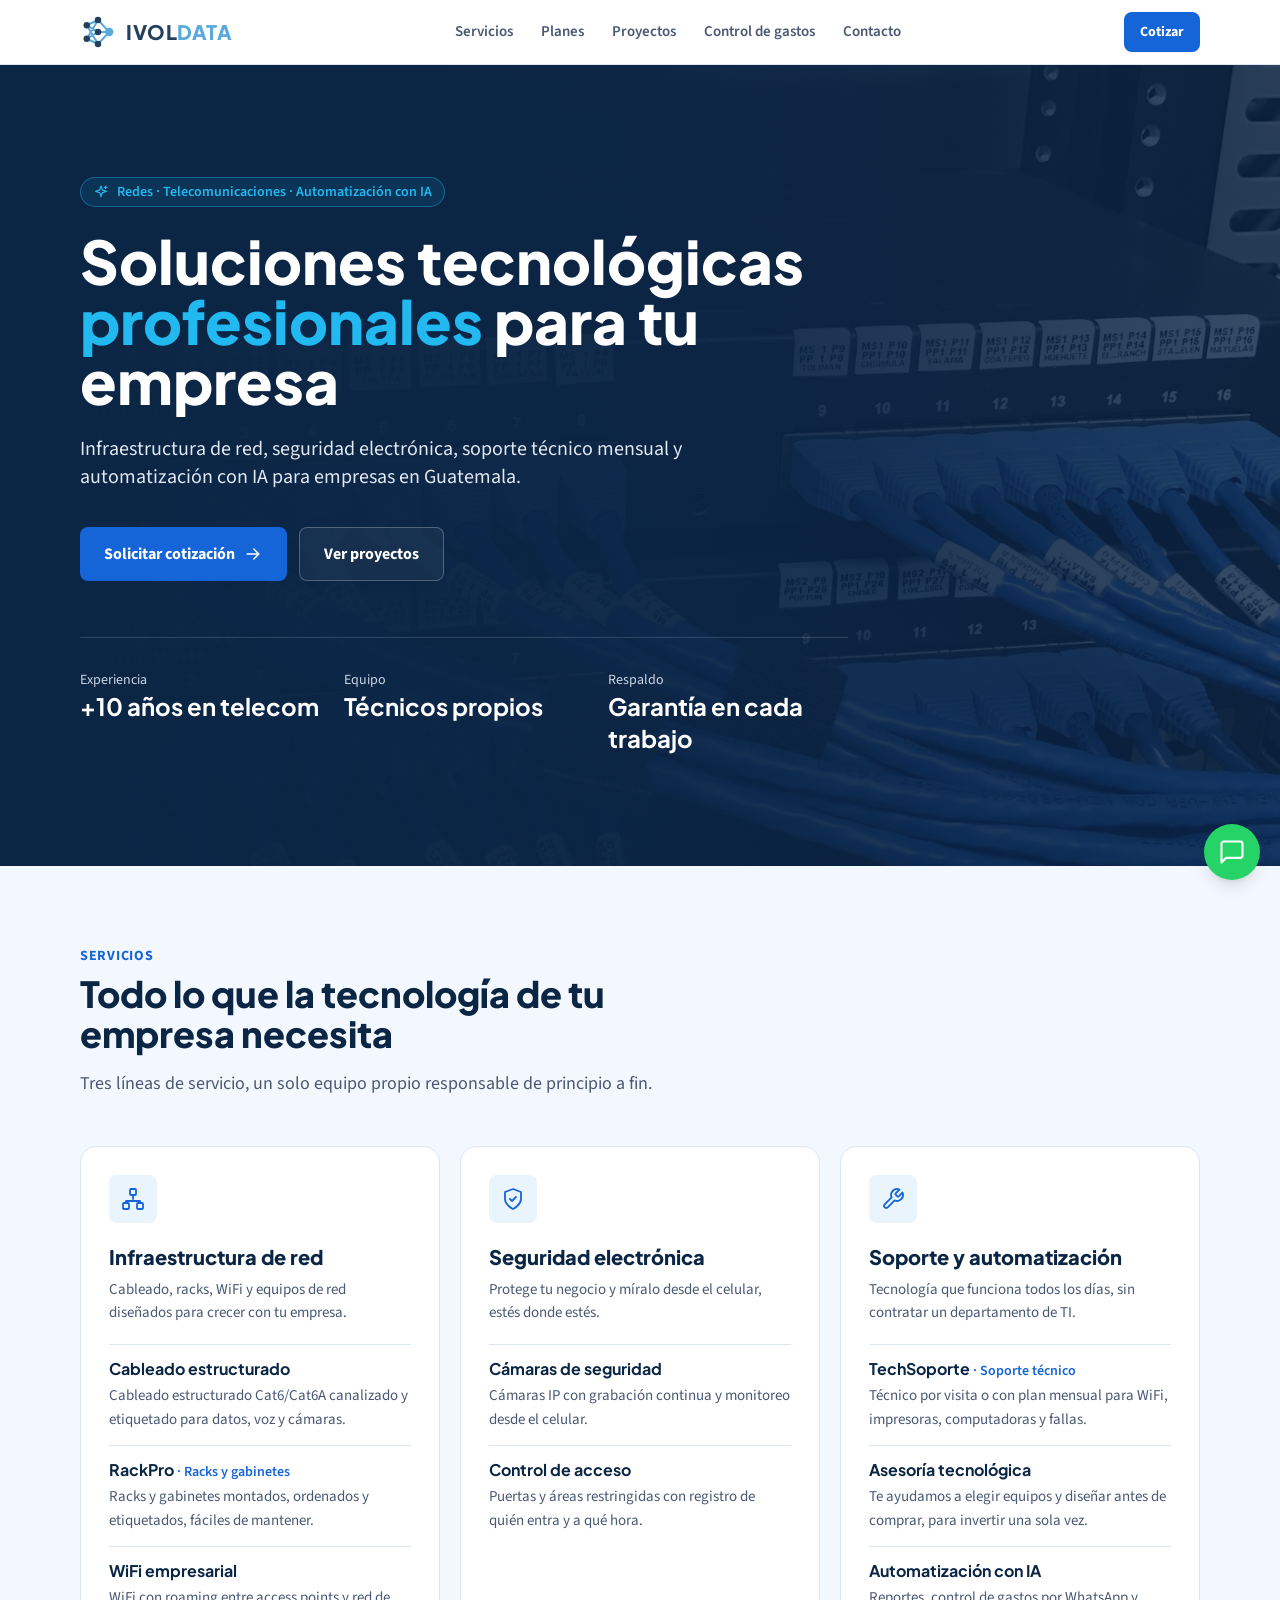
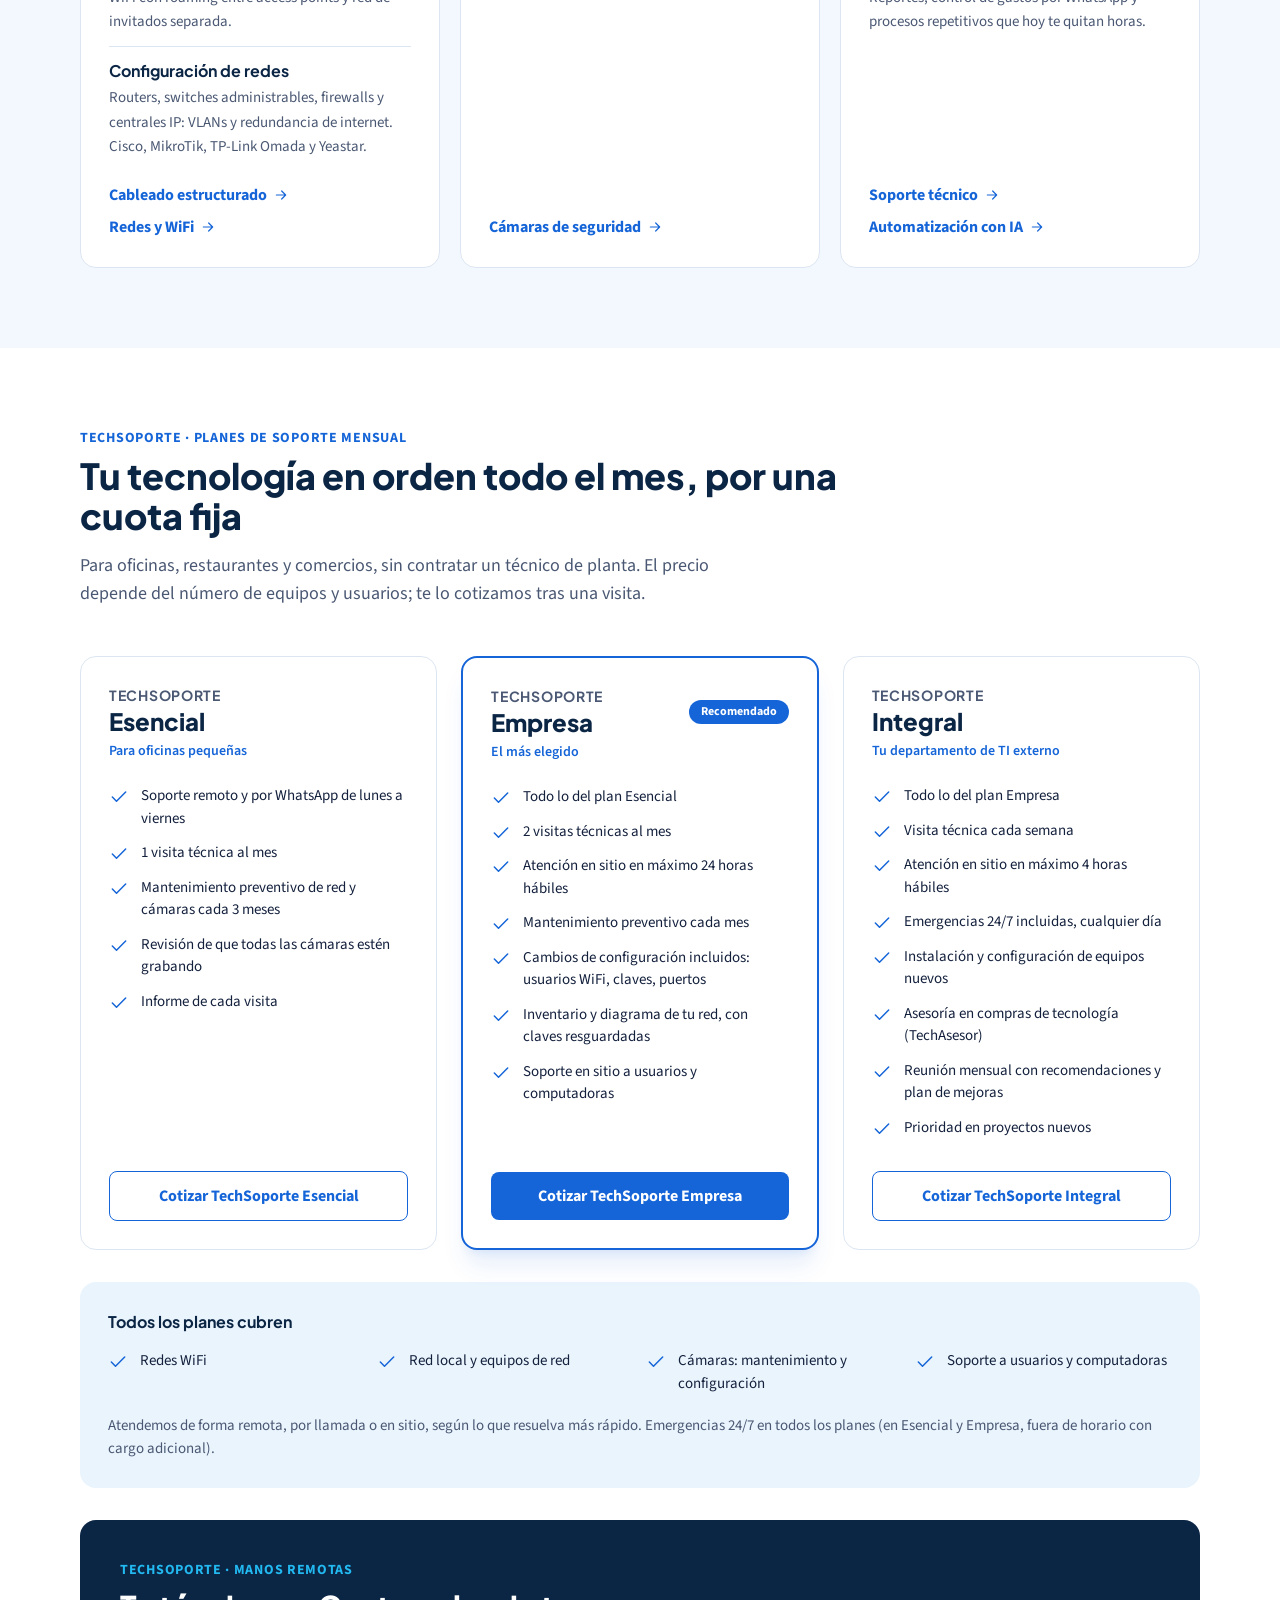
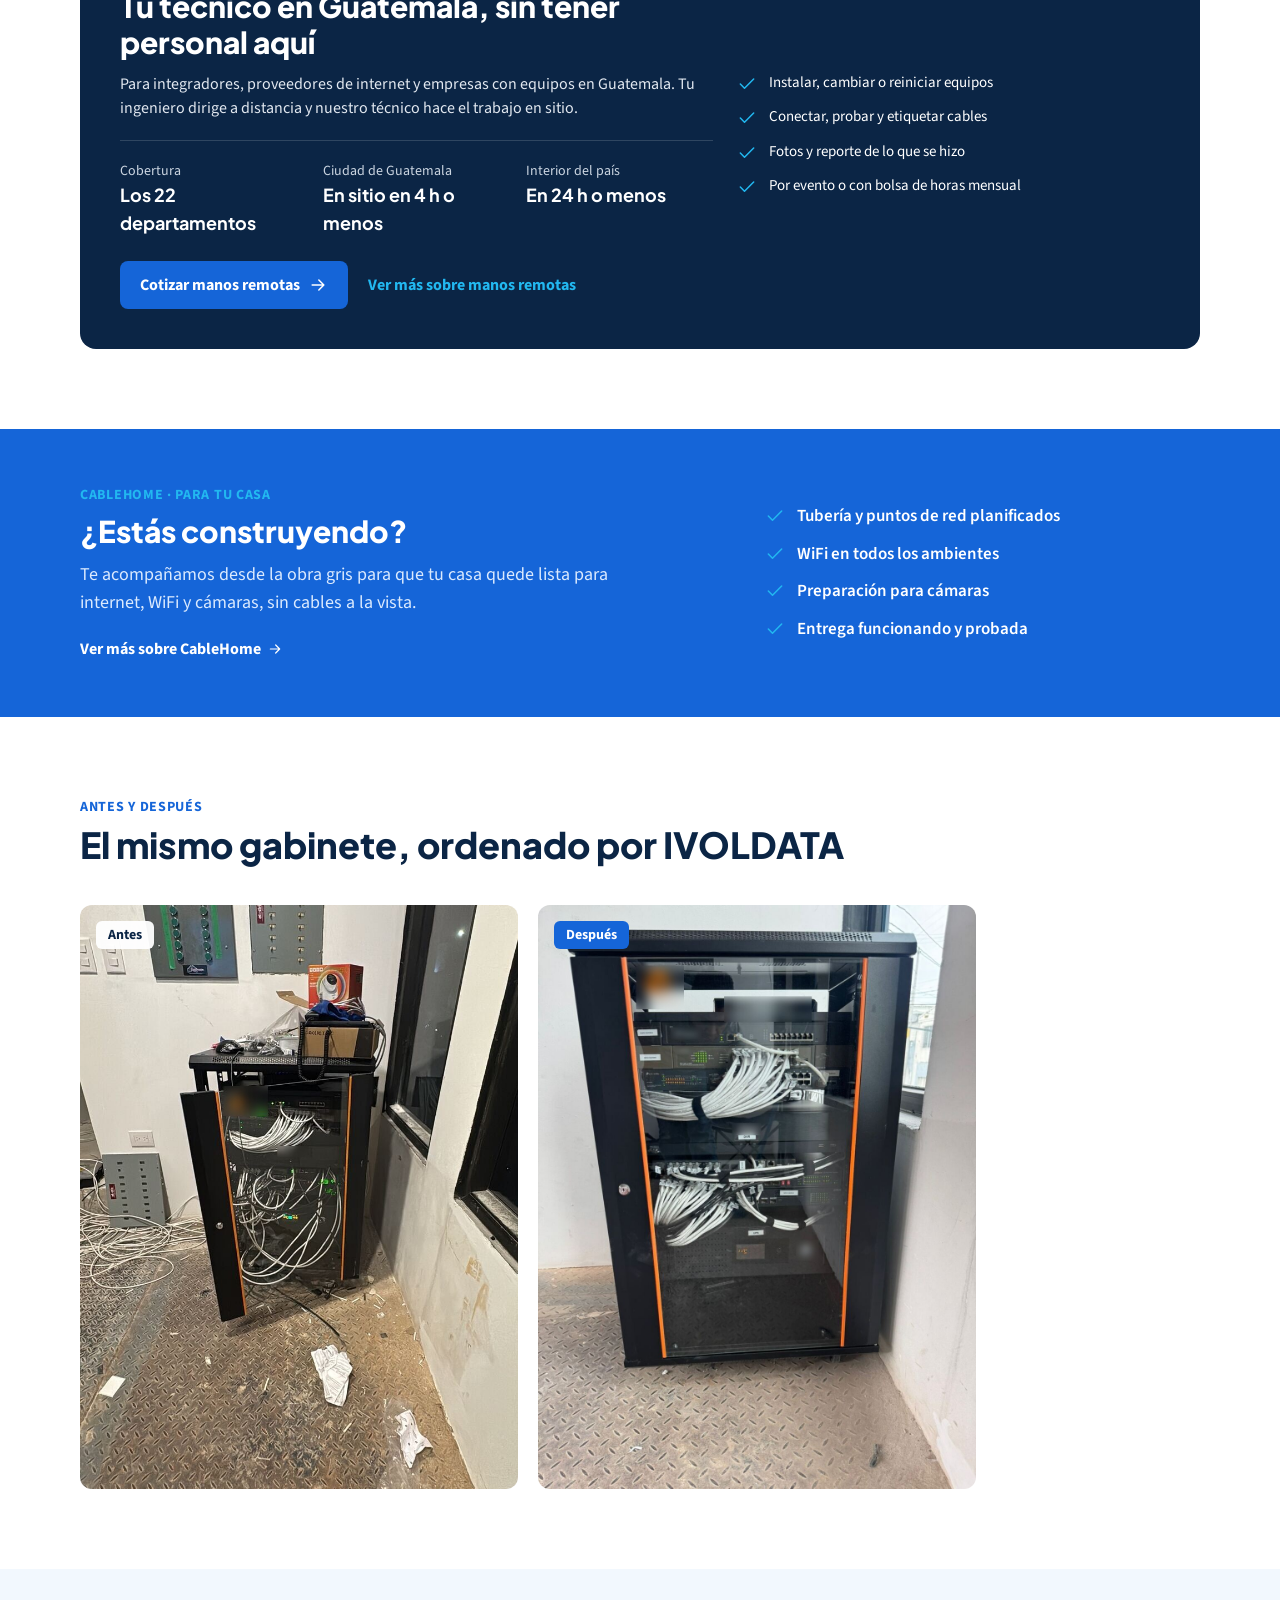
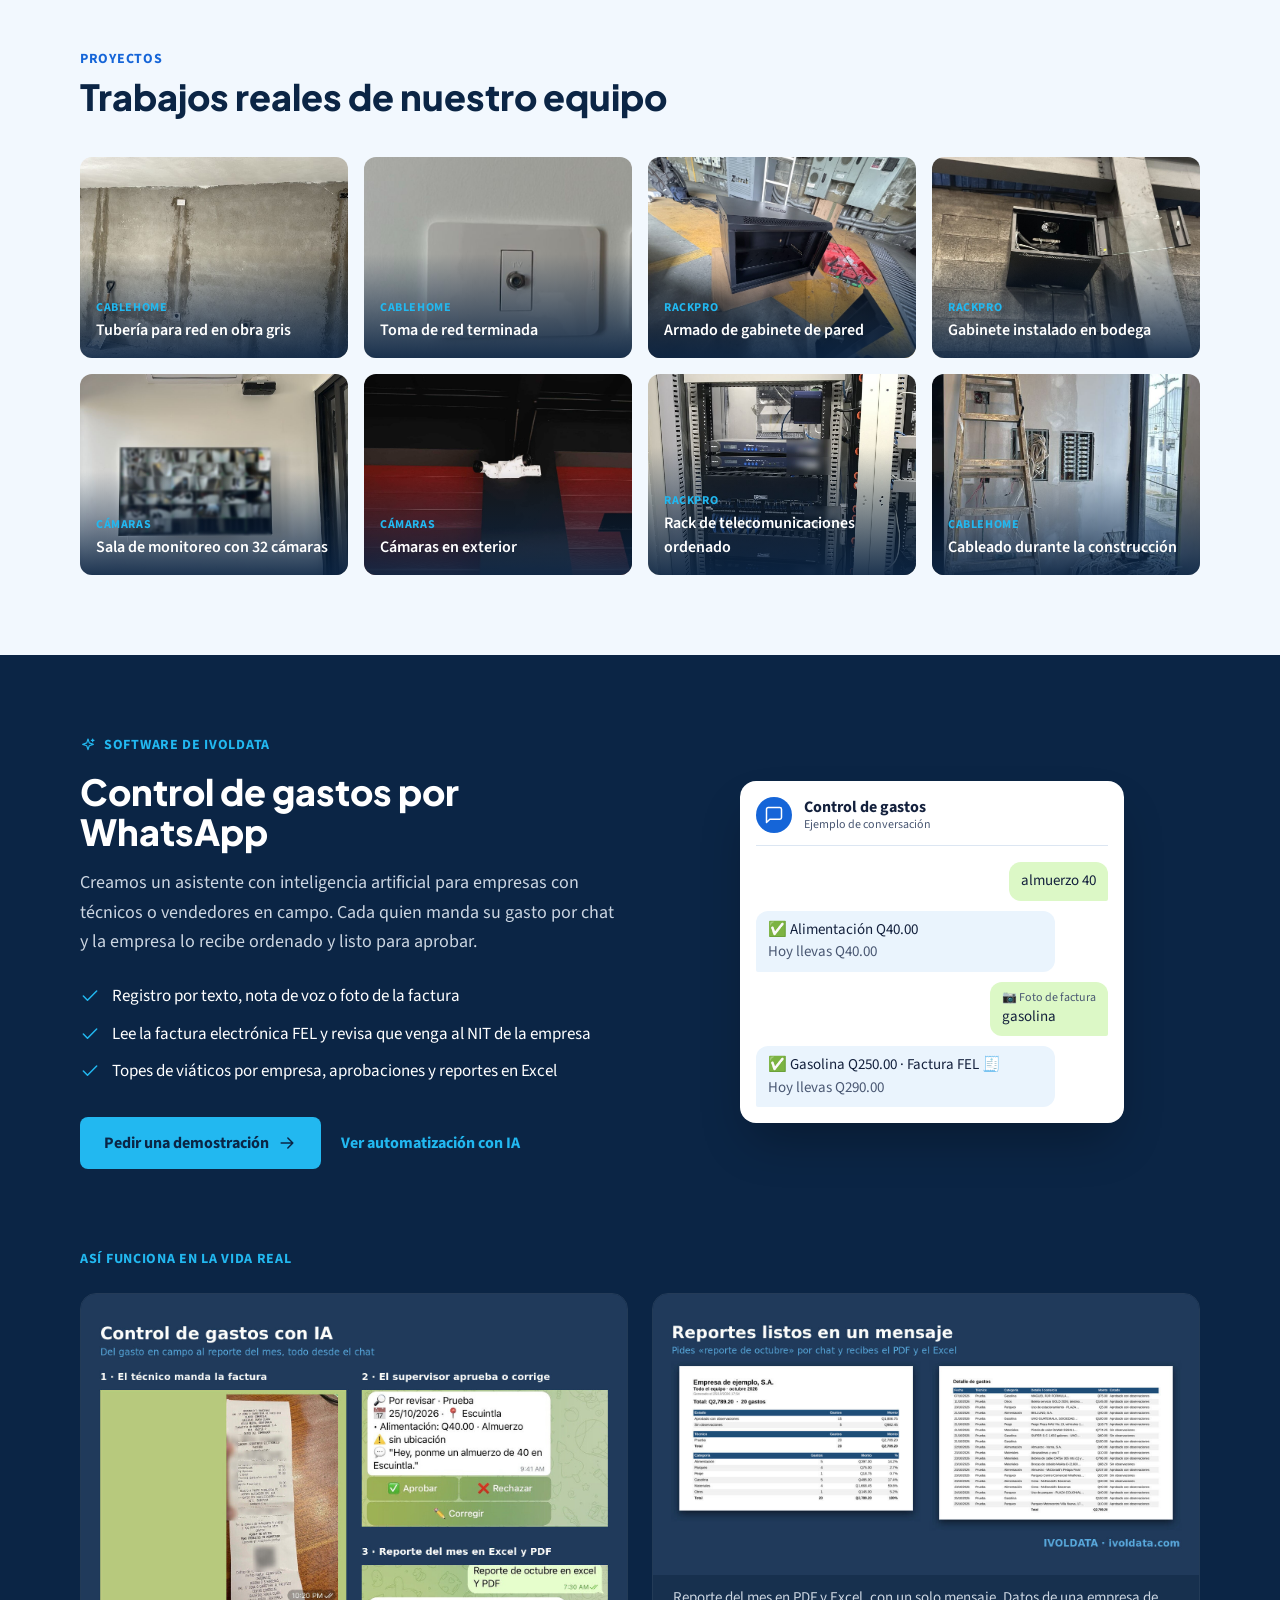
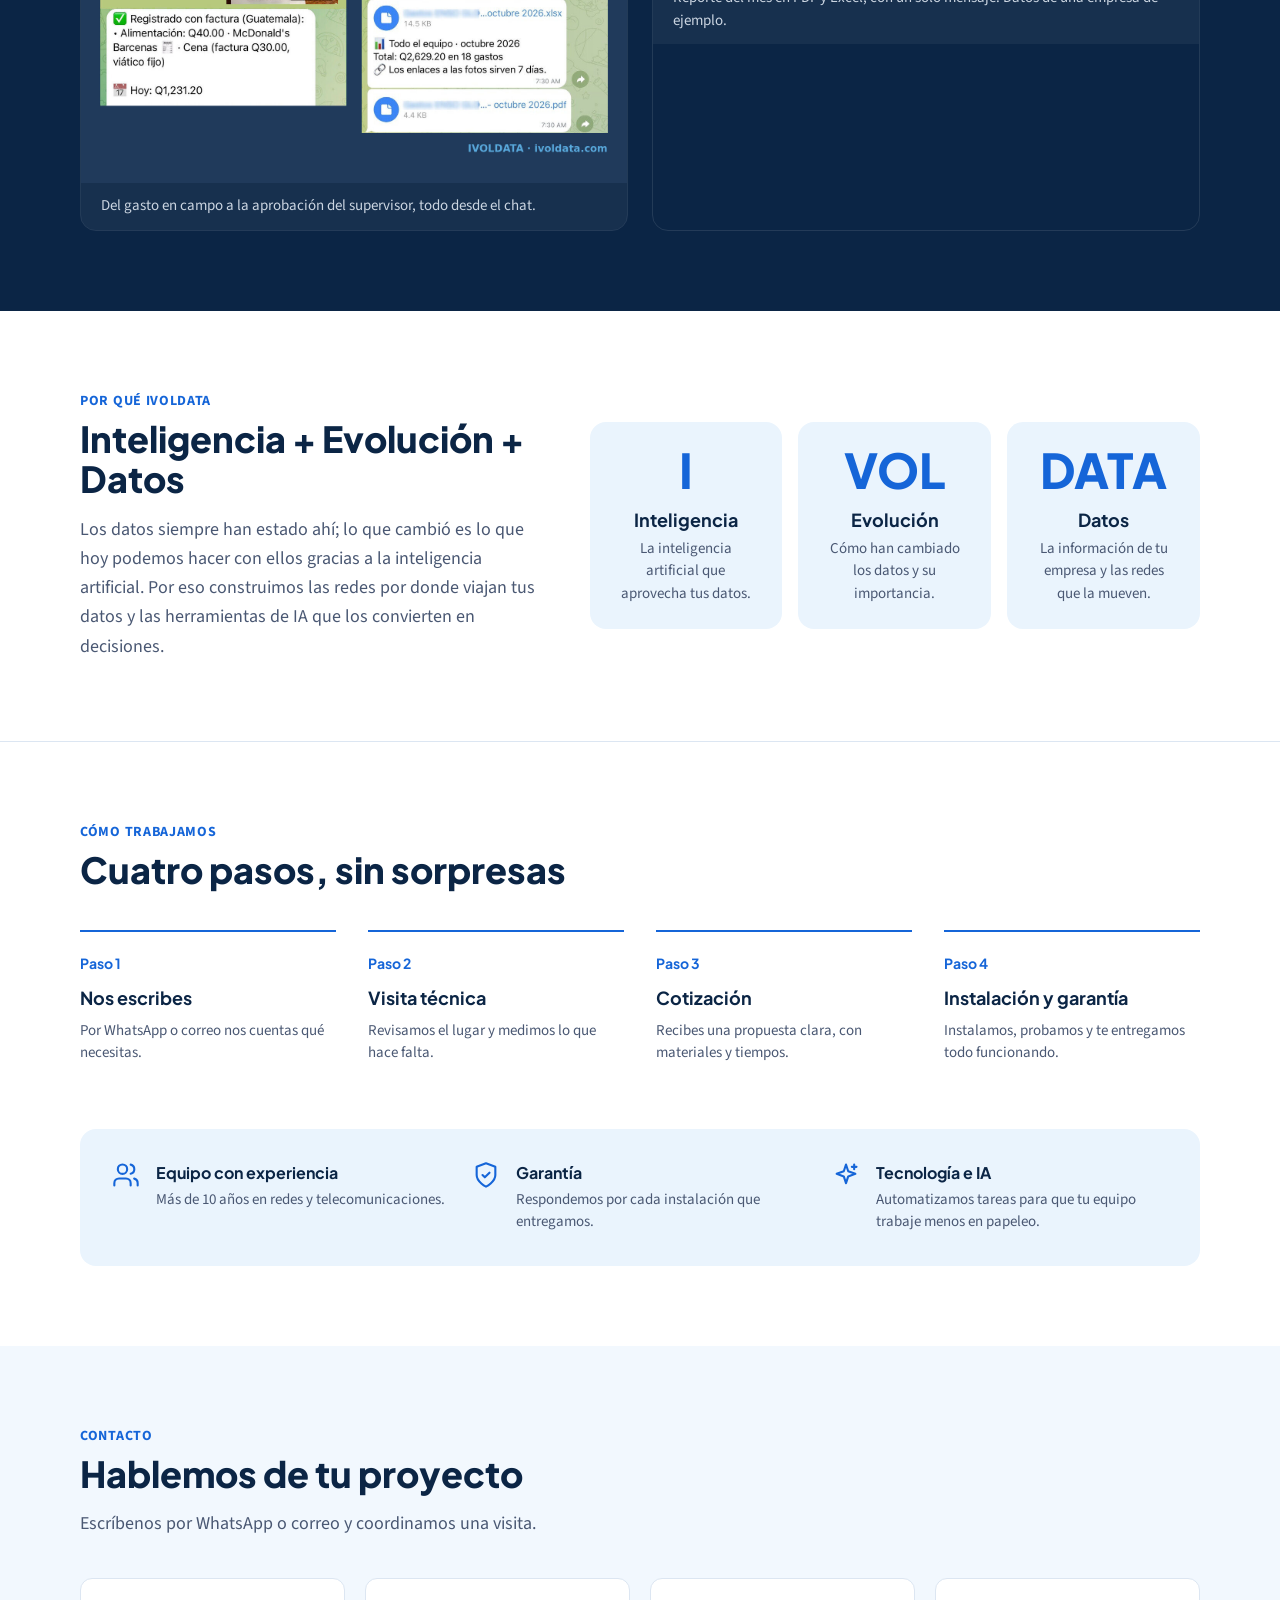
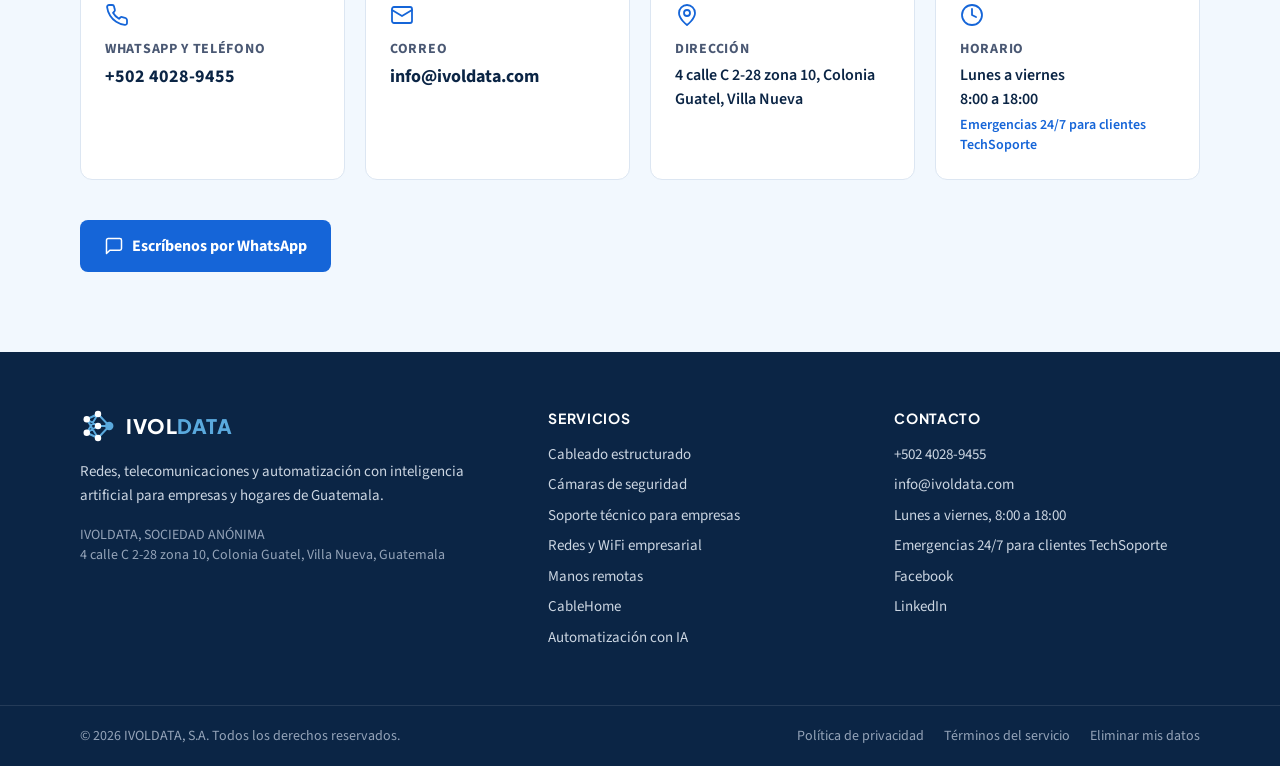
==== commit dc0e4148: "Agregar LinkedIn de IVOLDATA en pie de página y datos estructurados Co-Authored-By: Claude Opus 5.5 " ====
--- a/index.html
+++ b/index.html
@@ -10,7 +10,7 @@
 <link rel="preconnect" href="https://fonts.googleapis.com">
 <link rel="preconnect" href="https://fonts.gstatic.com" crossorigin>
 <link rel="stylesheet" href="https://fonts.googleapis.com/css2?family=Plus+Jakarta+Sans:wght@600;700;800&family=Source+Sans+3:wght@400;600;700&display=swap">
-<link rel="stylesheet" href="css/sitio.css?v=202610291423">
+<link rel="stylesheet" href="css/sitio.css?v=202610300032">
 <link rel="canonical" href="https://ivoldata.com/">
 <meta property="og:type" content="website">
 <meta property="og:title" content="IVOLDATA | Redes, cámaras y soporte técnico en Guatemala">
@@ -18,7 +18,7 @@
 <meta property="og:url" content="https://ivoldata.com/">
 <meta property="og:image" content="https://ivoldata.com/img/hero-cables.jpg">
 <meta property="og:locale" content="es_GT">
-<script type="application/ld+json">{"@context": "https://schema.org", "@type": "ProfessionalService", "@id": "https://ivoldata.com/#empresa", "name": "IVOLDATA", "legalName": "IVOLDATA, SOCIEDAD ANÓNIMA", "url": "https://ivoldata.com/", "logo": "https://ivoldata.com/logos/logo-a-red-neuronal.svg", "image": "https://ivoldata.com/img/hero-cables.jpg", "description": "Empresa guatemalteca de tecnología para negocios: infraestructura de red, cámaras de seguridad, soporte técnico mensual (TechSoporte), manos remotas en los 22 departamentos y automatización con inteligencia artificial.", "telephone": "+502 4028 9455", "email": "info@ivoldata.com", "address": {"@type": "PostalAddress", "addressLocality": "Villa Nueva", "addressRegion": "Guatemala", "addressCountry": "GT"}, "areaServed": [{"@type": "AdministrativeArea", "name": "Guatemala, Guatemala"}, {"@type": "AdministrativeArea", "name": "Alta Verapaz, Guatemala"}, {"@type": "AdministrativeArea", "name": "Baja Verapaz, Guatemala"}, {"@type": "AdministrativeArea", "name": "Chimaltenango, Guatemala"}, {"@type": "AdministrativeArea", "name": "Chiquimula, Guatemala"}, {"@type": "AdministrativeArea", "name": "El Progreso, Guatemala"}, {"@type": "AdministrativeArea", "name": "Escuintla, Guatemala"}, {"@type": "AdministrativeArea", "name": "Huehuetenango, Guatemala"}, {"@type": "AdministrativeArea", "name": "Izabal, Guatemala"}, {"@type": "AdministrativeArea", "name": "Jalapa, Guatemala"}, {"@type": "AdministrativeArea", "name": "Jutiapa, Guatemala"}, {"@type": "AdministrativeArea", "name": "Petén, Guatemala"}, {"@type": "AdministrativeArea", "name": "Quetzaltenango, Guatemala"}, {"@type": "AdministrativeArea", "name": "Quiché, Guatemala"}, {"@type": "AdministrativeArea", "name": "Retalhuleu, Guatemala"}, {"@type": "AdministrativeArea", "name": "Sacatepéquez, Guatemala"}, {"@type": "AdministrativeArea", "name": "San Marcos, Guatemala"}, {"@type": "AdministrativeArea", "name": "Santa Rosa, Guatemala"}, {"@type": "AdministrativeArea", "name": "Sololá, Guatemala"}, {"@type": "AdministrativeArea", "name": "Suchitepéquez, Guatemala"}, {"@type": "AdministrativeArea", "name": "Totonicapán, Guatemala"}, {"@type": "AdministrativeArea", "name": "Zacapa, Guatemala"}], "openingHoursSpecification": [{"@type": "OpeningHoursSpecification", "dayOfWeek": ["Monday", "Tuesday", "Wednesday", "Thursday", "Friday"], "opens": "08:00", "closes": "18:00"}], "knowsAbout": ["Cisco", "MikroTik", "TP-Link Omada", "Yeastar", "redes WiFi", "cableado estructurado", "CCTV", "inteligencia artificial"], "hasOfferCatalog": {"@type": "OfferCatalog", "name": "Servicios de IVOLDATA", "itemListElement": [{"@type": "Offer", "itemOffered": {"@type": "Service", "name": "TechSoporte: planes de soporte técnico mensual"}}, {"@type": "Offer", "itemOffered": {"@type": "Service", "name": "TechSoporte Manos remotas: técnico en sitio en Guatemala"}}, {"@type": "Offer", "itemOffered": {"@type": "Service", "name": "Cableado estructurado Cat6/Cat6A"}}, {"@type": "Offer", "itemOffered": {"@type": "Service", "name": "RackPro: racks y gabinetes"}}, {"@type": "Offer", "itemOffered": {"@type": "Service", "name": "WiFi empresarial"}}, {"@type": "Offer", "itemOffered": {"@type": "Service", "name": "Configuración de redes: routers, switches, firewalls y centrales IP"}}, {"@type": "Offer", "itemOffered": {"@type": "Service", "name": "Cámaras de seguridad IP"}}, {"@type": "Offer", "itemOffered": {"@type": "Service", "name": "Control de acceso"}}, {"@type": "Offer", "itemOffered": {"@type": "Service", "name": "Asesoría tecnológica"}}, {"@type": "Offer", "itemOffered": {"@type": "Service", "name": "Automatización con inteligencia artificial"}}, {"@type": "Offer", "itemOffered": {"@type": "Service", "name": "Control de gastos por WhatsApp con IA"}}, {"@type": "Offer", "itemOffered": {"@type": "Service", "name": "CableHome: cableado para casas en construcción"}}]}, "sameAs": ["https://www.facebook.com/Ivoldata"]}</script>
+<script type="application/ld+json">{"@context": "https://schema.org", "@type": "ProfessionalService", "@id": "https://ivoldata.com/#empresa", "name": "IVOLDATA", "legalName": "IVOLDATA, SOCIEDAD ANÓNIMA", "url": "https://ivoldata.com/", "logo": "https://ivoldata.com/logos/logo-a-red-neuronal.svg", "image": "https://ivoldata.com/img/hero-cables.jpg", "description": "Empresa guatemalteca de tecnología para negocios: infraestructura de red, cámaras de seguridad, soporte técnico mensual (TechSoporte), manos remotas en los 22 departamentos y automatización con inteligencia artificial.", "telephone": "+502 4028 9455", "email": "info@ivoldata.com", "address": {"@type": "PostalAddress", "addressLocality": "Villa Nueva", "addressRegion": "Guatemala", "addressCountry": "GT"}, "areaServed": [{"@type": "AdministrativeArea", "name": "Guatemala, Guatemala"}, {"@type": "AdministrativeArea", "name": "Alta Verapaz, Guatemala"}, {"@type": "AdministrativeArea", "name": "Baja Verapaz, Guatemala"}, {"@type": "AdministrativeArea", "name": "Chimaltenango, Guatemala"}, {"@type": "AdministrativeArea", "name": "Chiquimula, Guatemala"}, {"@type": "AdministrativeArea", "name": "El Progreso, Guatemala"}, {"@type": "AdministrativeArea", "name": "Escuintla, Guatemala"}, {"@type": "AdministrativeArea", "name": "Huehuetenango, Guatemala"}, {"@type": "AdministrativeArea", "name": "Izabal, Guatemala"}, {"@type": "AdministrativeArea", "name": "Jalapa, Guatemala"}, {"@type": "AdministrativeArea", "name": "Jutiapa, Guatemala"}, {"@type": "AdministrativeArea", "name": "Petén, Guatemala"}, {"@type": "AdministrativeArea", "name": "Quetzaltenango, Guatemala"}, {"@type": "AdministrativeArea", "name": "Quiché, Guatemala"}, {"@type": "AdministrativeArea", "name": "Retalhuleu, Guatemala"}, {"@type": "AdministrativeArea", "name": "Sacatepéquez, Guatemala"}, {"@type": "AdministrativeArea", "name": "San Marcos, Guatemala"}, {"@type": "AdministrativeArea", "name": "Santa Rosa, Guatemala"}, {"@type": "AdministrativeArea", "name": "Sololá, Guatemala"}, {"@type": "AdministrativeArea", "name": "Suchitepéquez, Guatemala"}, {"@type": "AdministrativeArea", "name": "Totonicapán, Guatemala"}, {"@type": "AdministrativeArea", "name": "Zacapa, Guatemala"}], "openingHoursSpecification": [{"@type": "OpeningHoursSpecification", "dayOfWeek": ["Monday", "Tuesday", "Wednesday", "Thursday", "Friday"], "opens": "08:00", "closes": "18:00"}], "knowsAbout": ["Cisco", "MikroTik", "TP-Link Omada", "Yeastar", "redes WiFi", "cableado estructurado", "CCTV", "inteligencia artificial"], "hasOfferCatalog": {"@type": "OfferCatalog", "name": "Servicios de IVOLDATA", "itemListElement": [{"@type": "Offer", "itemOffered": {"@type": "Service", "name": "TechSoporte: planes de soporte técnico mensual"}}, {"@type": "Offer", "itemOffered": {"@type": "Service", "name": "TechSoporte Manos remotas: técnico en sitio en Guatemala"}}, {"@type": "Offer", "itemOffered": {"@type": "Service", "name": "Cableado estructurado Cat6/Cat6A"}}, {"@type": "Offer", "itemOffered": {"@type": "Service", "name": "RackPro: racks y gabinetes"}}, {"@type": "Offer", "itemOffered": {"@type": "Service", "name": "WiFi empresarial"}}, {"@type": "Offer", "itemOffered": {"@type": "Service", "name": "Configuración de redes: routers, switches, firewalls y centrales IP"}}, {"@type": "Offer", "itemOffered": {"@type": "Service", "name": "Cámaras de seguridad IP"}}, {"@type": "Offer", "itemOffered": {"@type": "Service", "name": "Control de acceso"}}, {"@type": "Offer", "itemOffered": {"@type": "Service", "name": "Asesoría tecnológica"}}, {"@type": "Offer", "itemOffered": {"@type": "Service", "name": "Automatización con inteligencia artificial"}}, {"@type": "Offer", "itemOffered": {"@type": "Service", "name": "Control de gastos por WhatsApp con IA"}}, {"@type": "Offer", "itemOffered": {"@type": "Service", "name": "CableHome: cableado para casas en construcción"}}]}, "sameAs": ["https://www.facebook.com/Ivoldata", "https://www.linkedin.com/company/ivoldata/"]}</script>
 </head>
 <body class="bg-white font-texto text-tinta antialiased">
 <header class="sticky top-[env(safe-area-inset-top,0px)] z-40 border-b border-linea bg-white/95 backdrop-blur">
@@ -309,6 +309,7 @@
         <li>Lunes a viernes, 8:00 a 18:00</li>
         <li>Emergencias 24/7 para clientes TechSoporte</li>
         <li><a class="hover:text-white" href="https://www.facebook.com/Ivoldata" rel="noopener">Facebook</a></li>
+        <li><a class="hover:text-white" href="https://www.linkedin.com/company/ivoldata/" rel="noopener">LinkedIn</a></li>
       </ul>
     </div>
   </div>
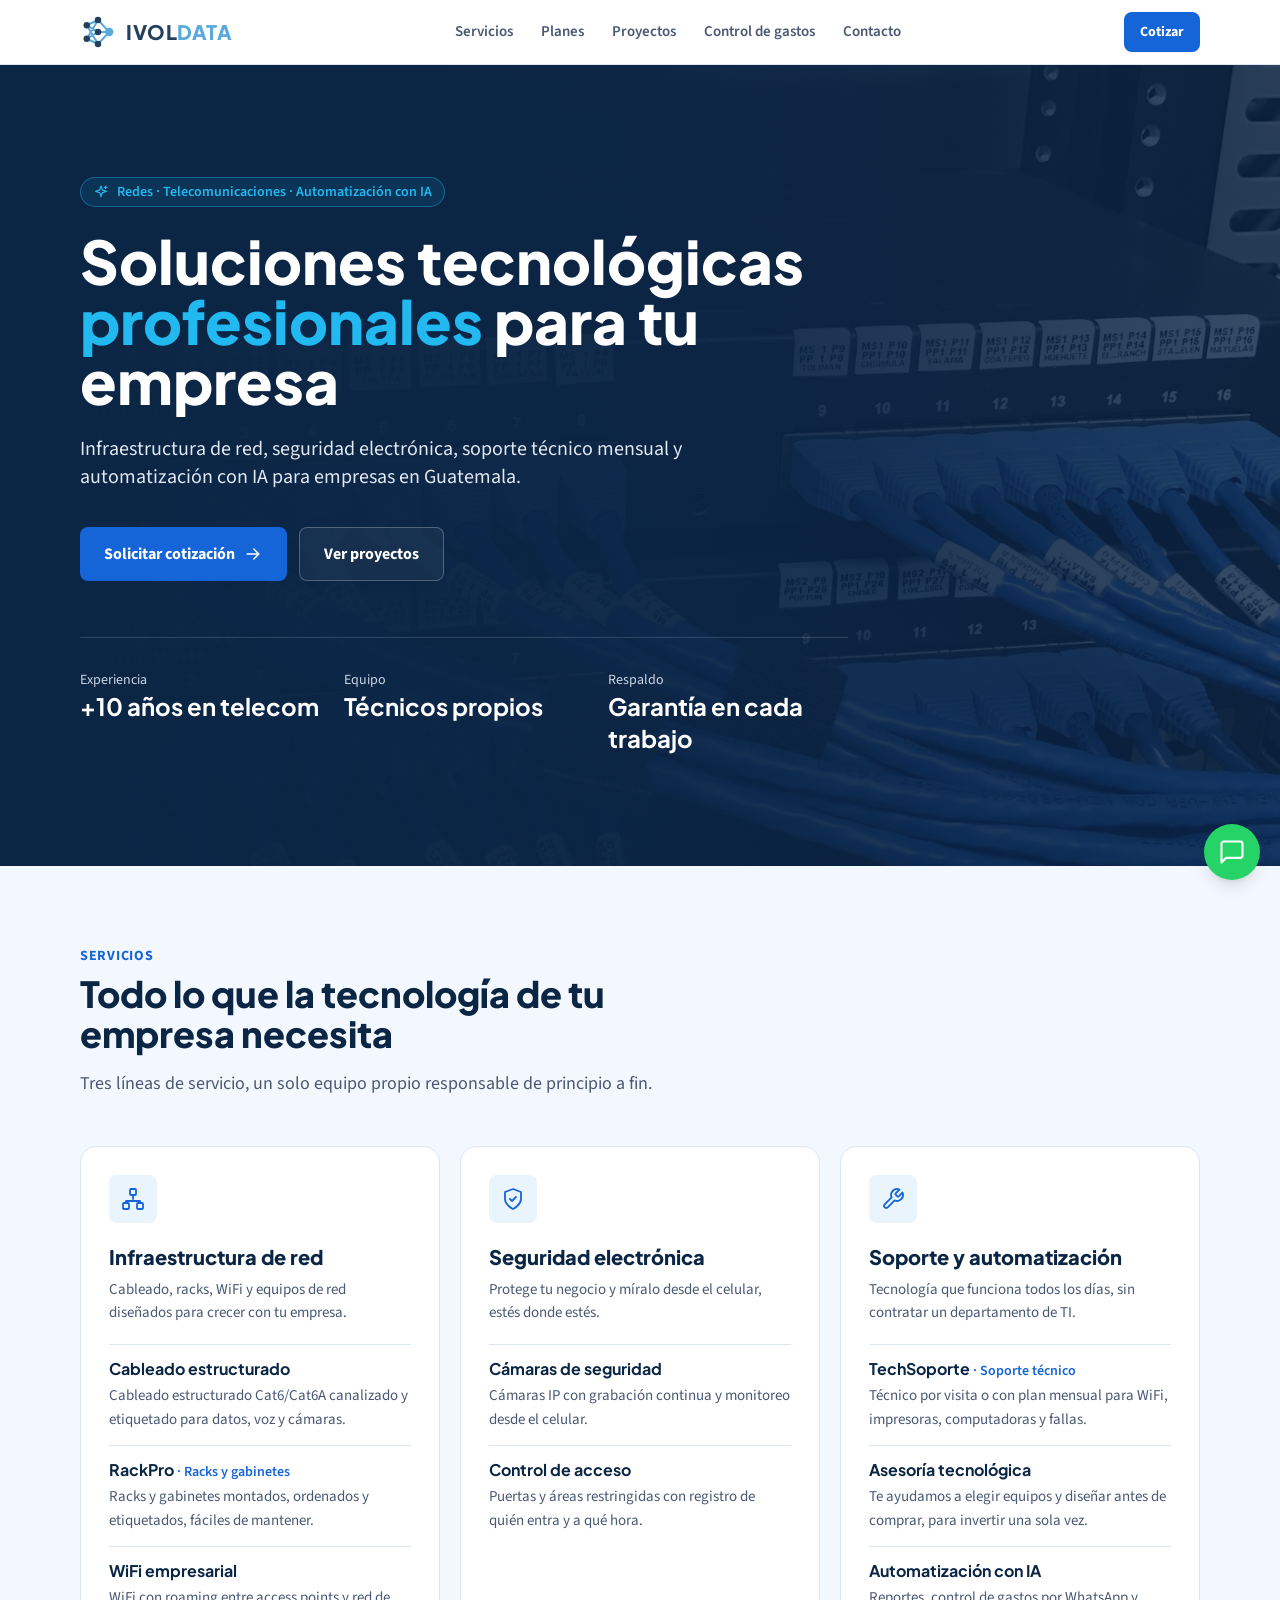
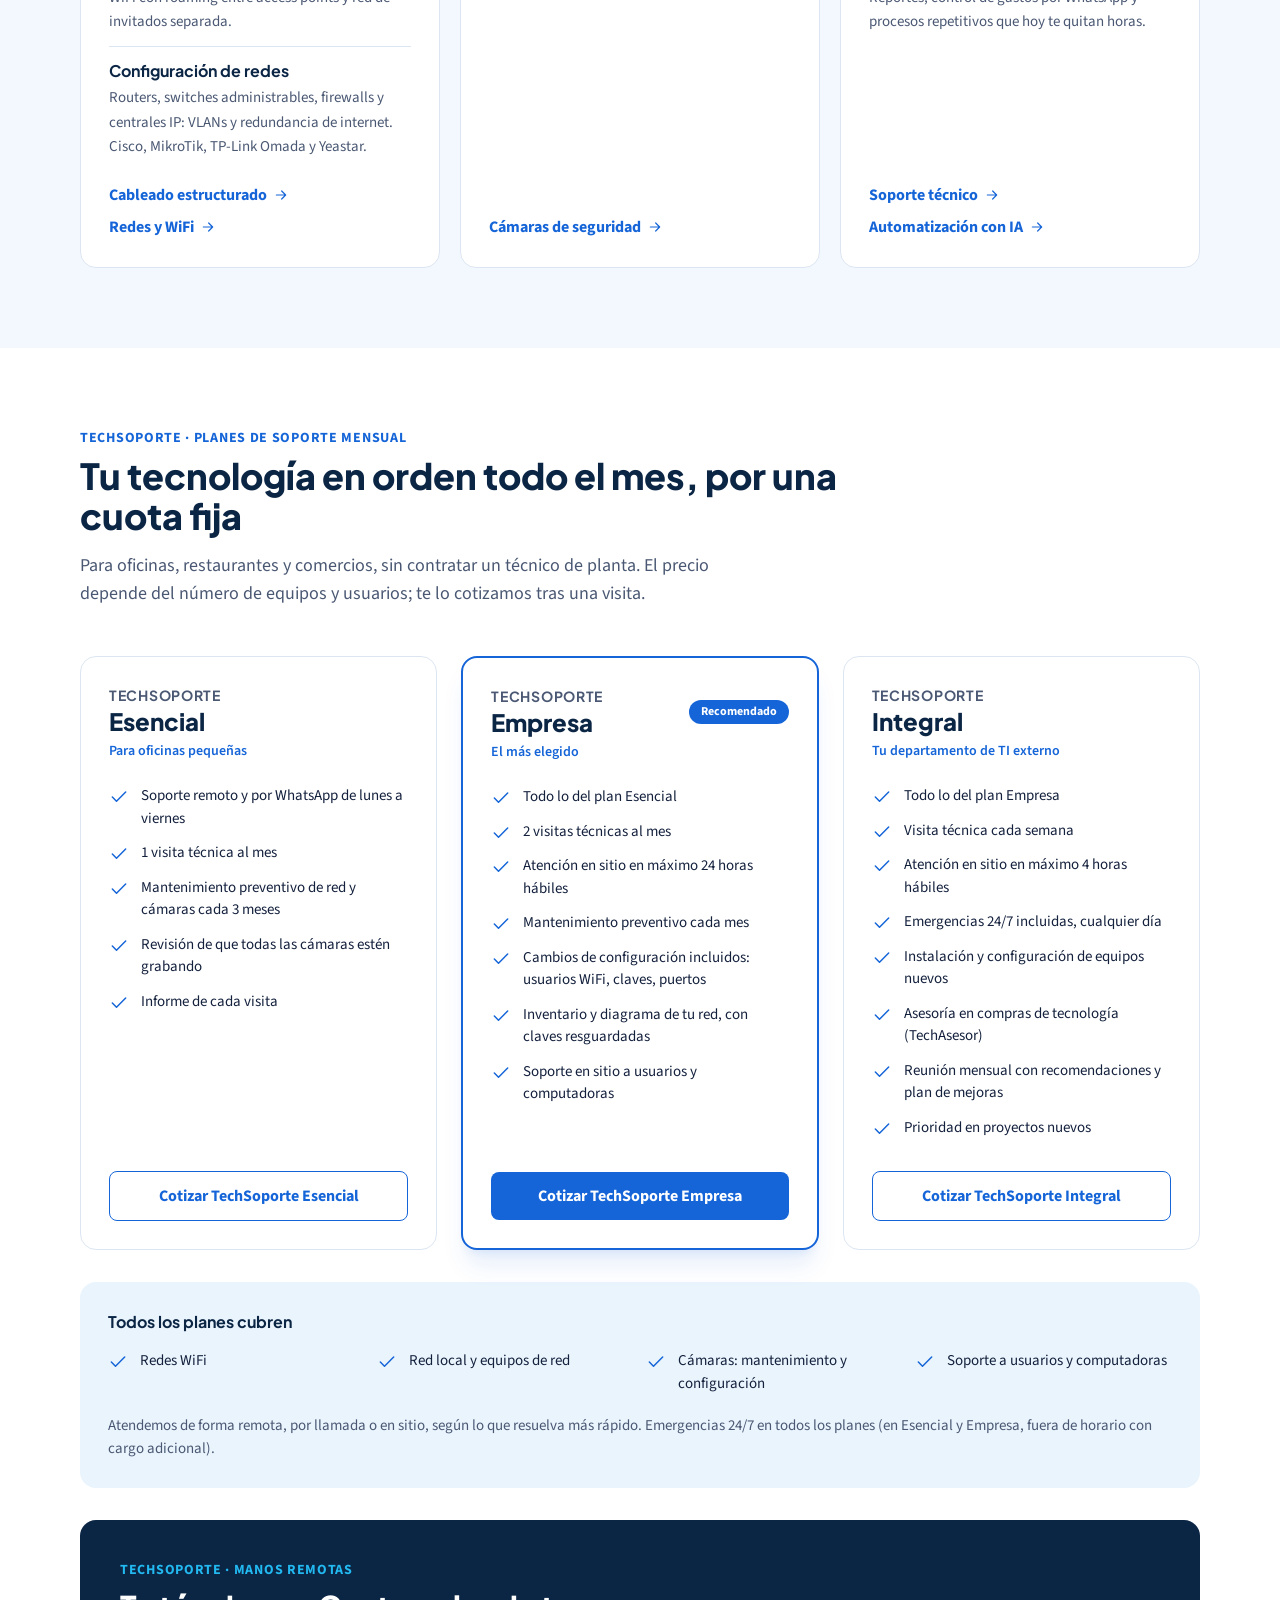
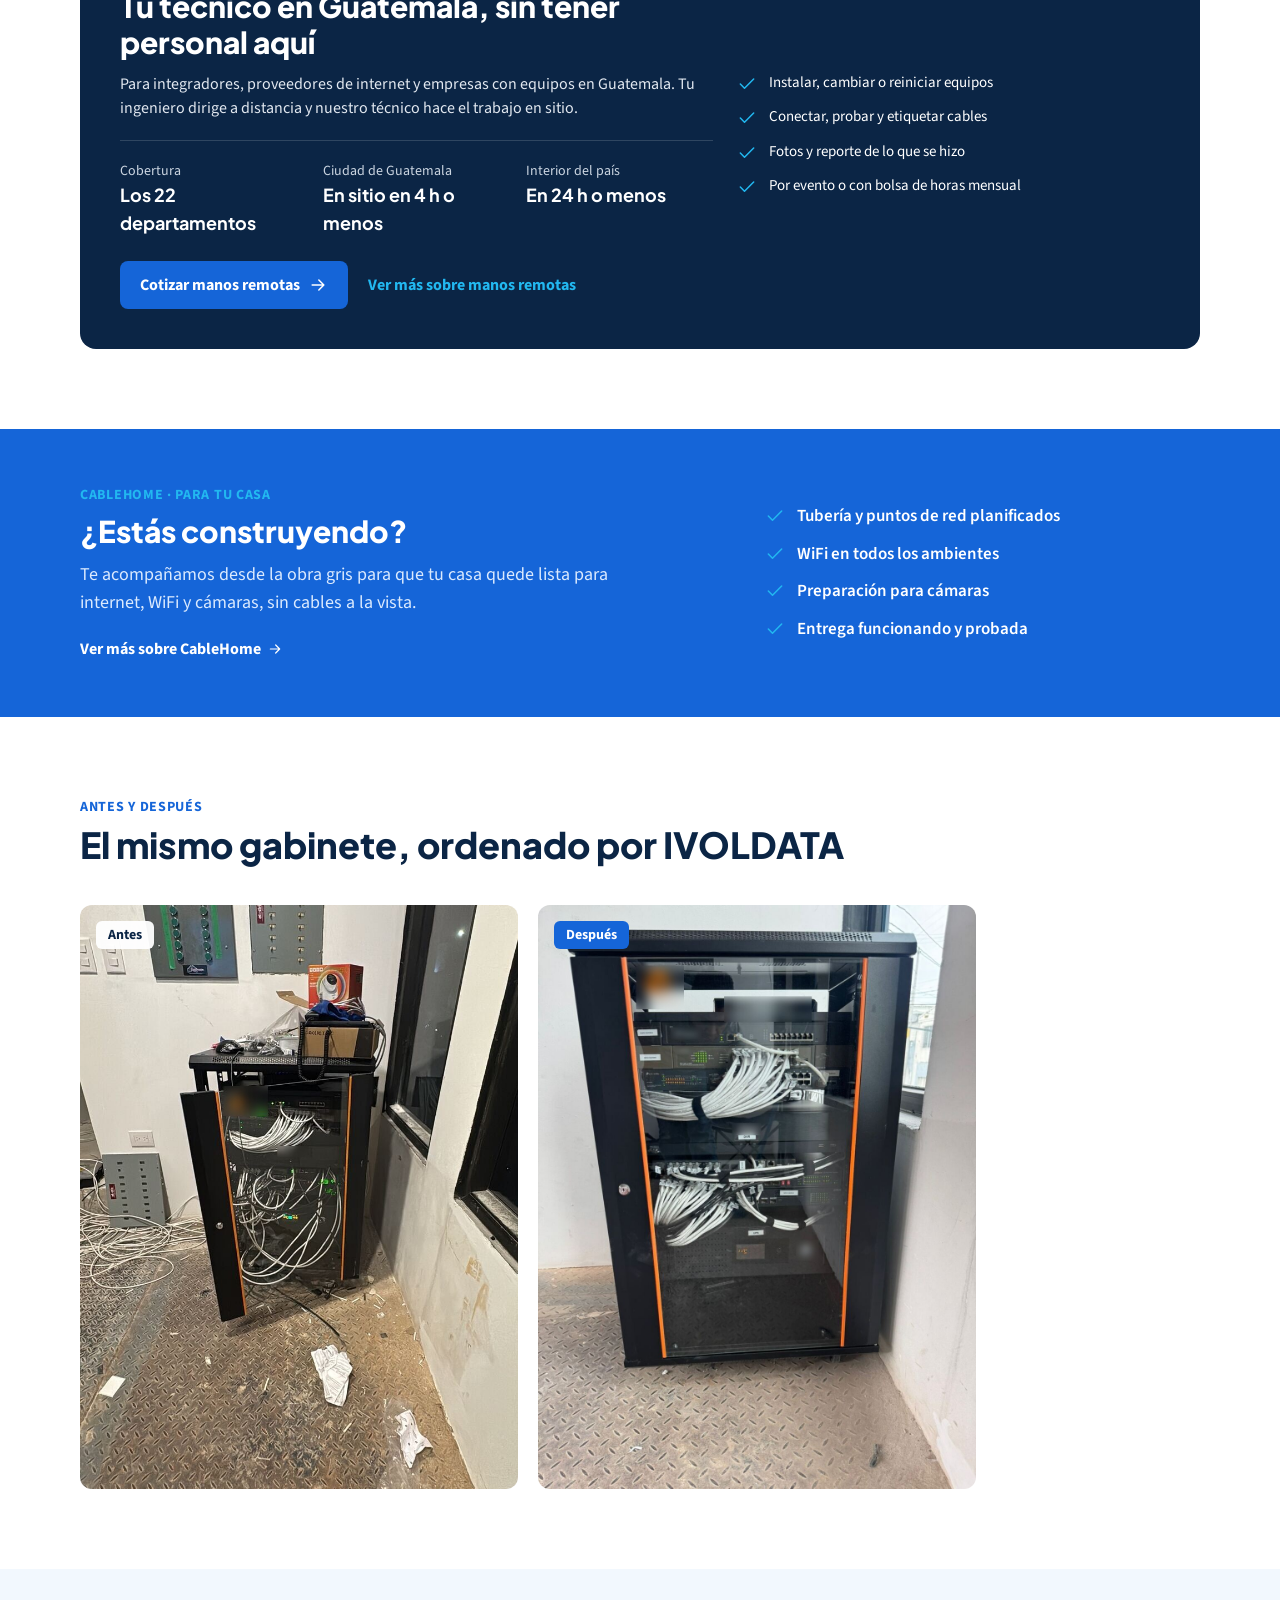
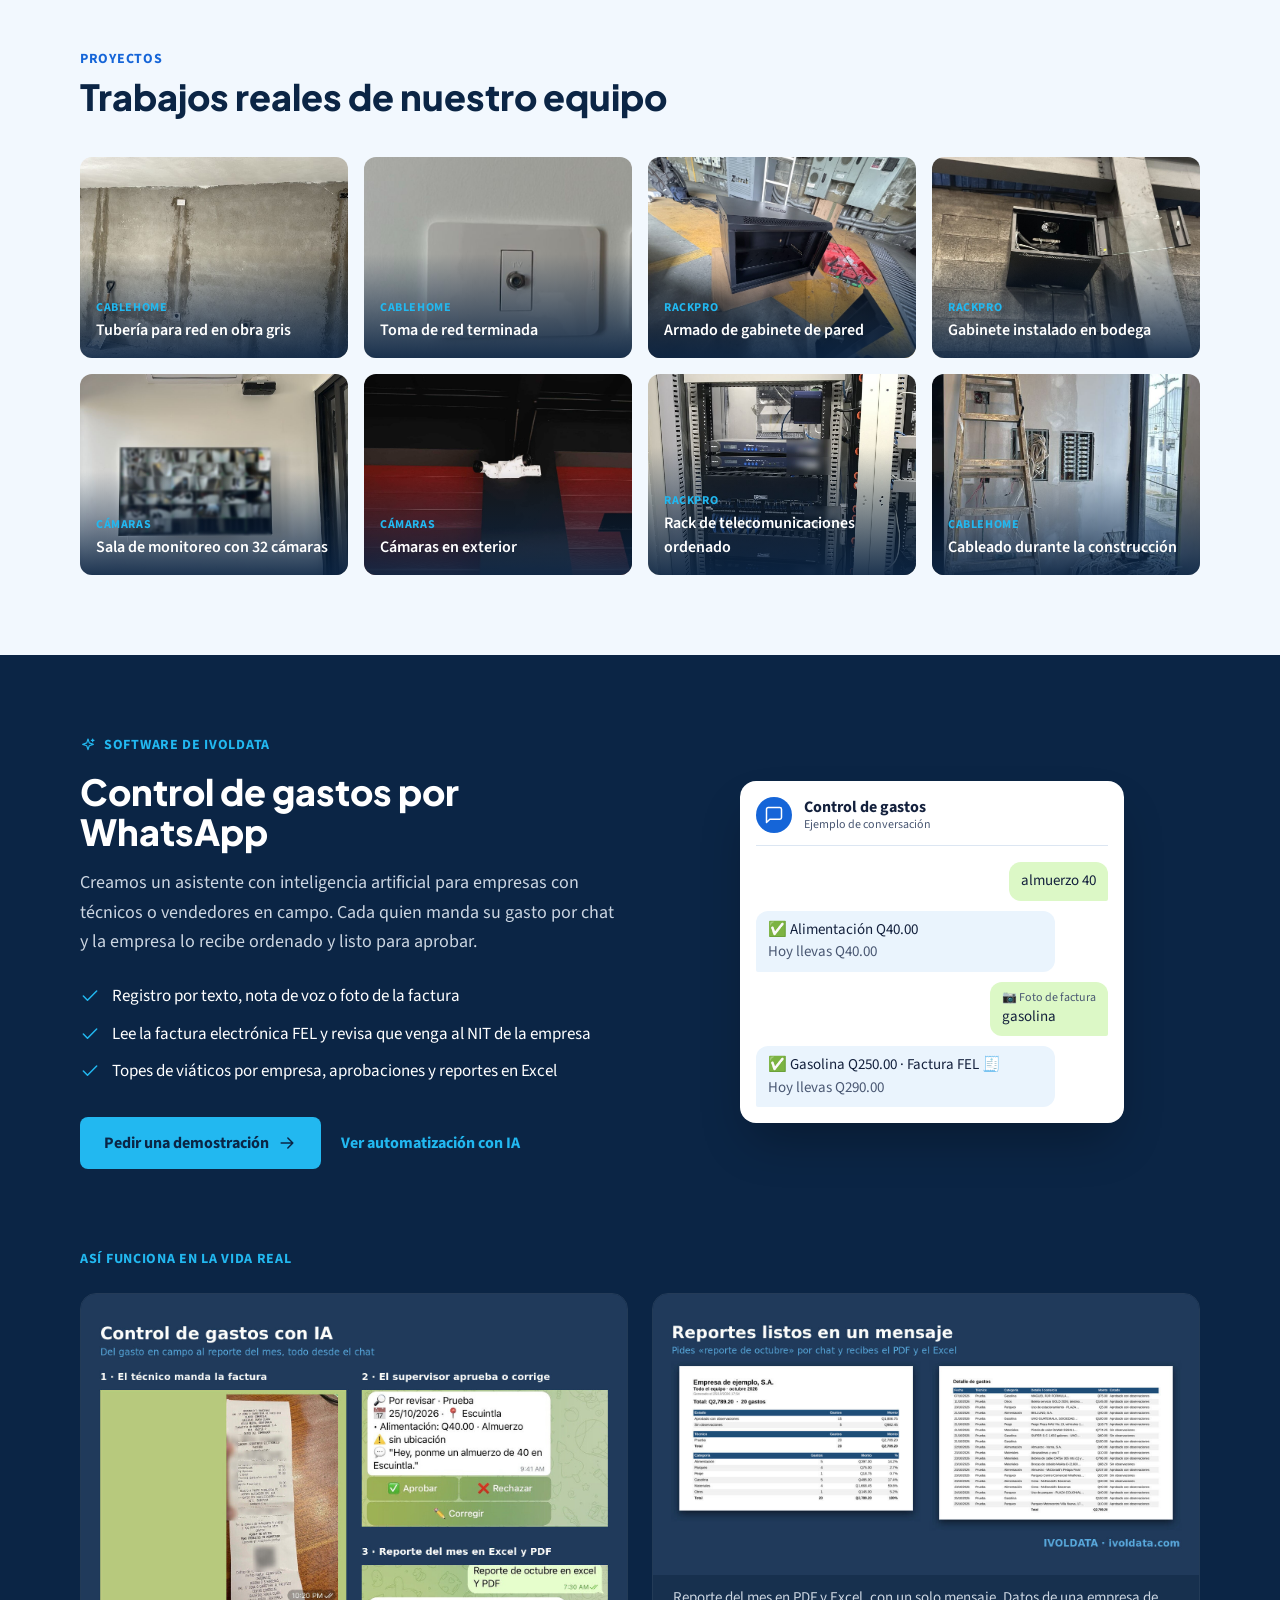
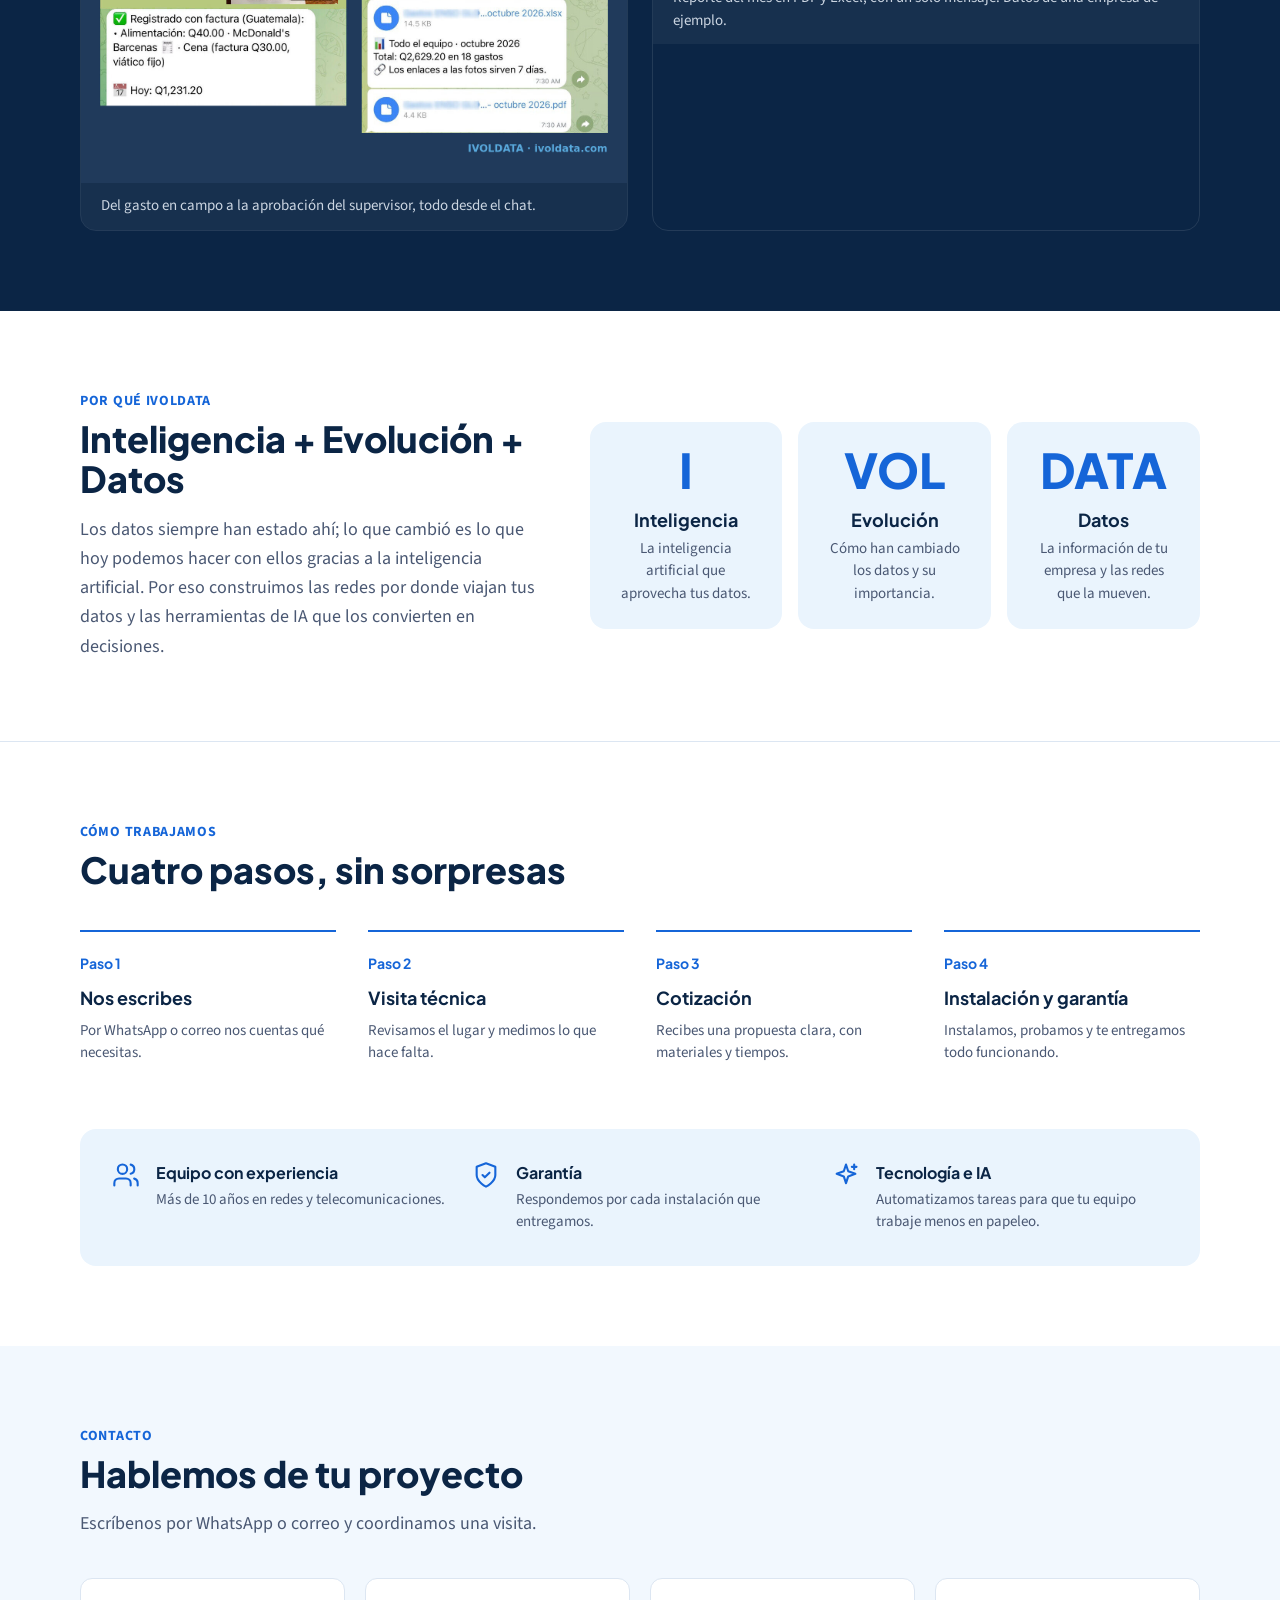
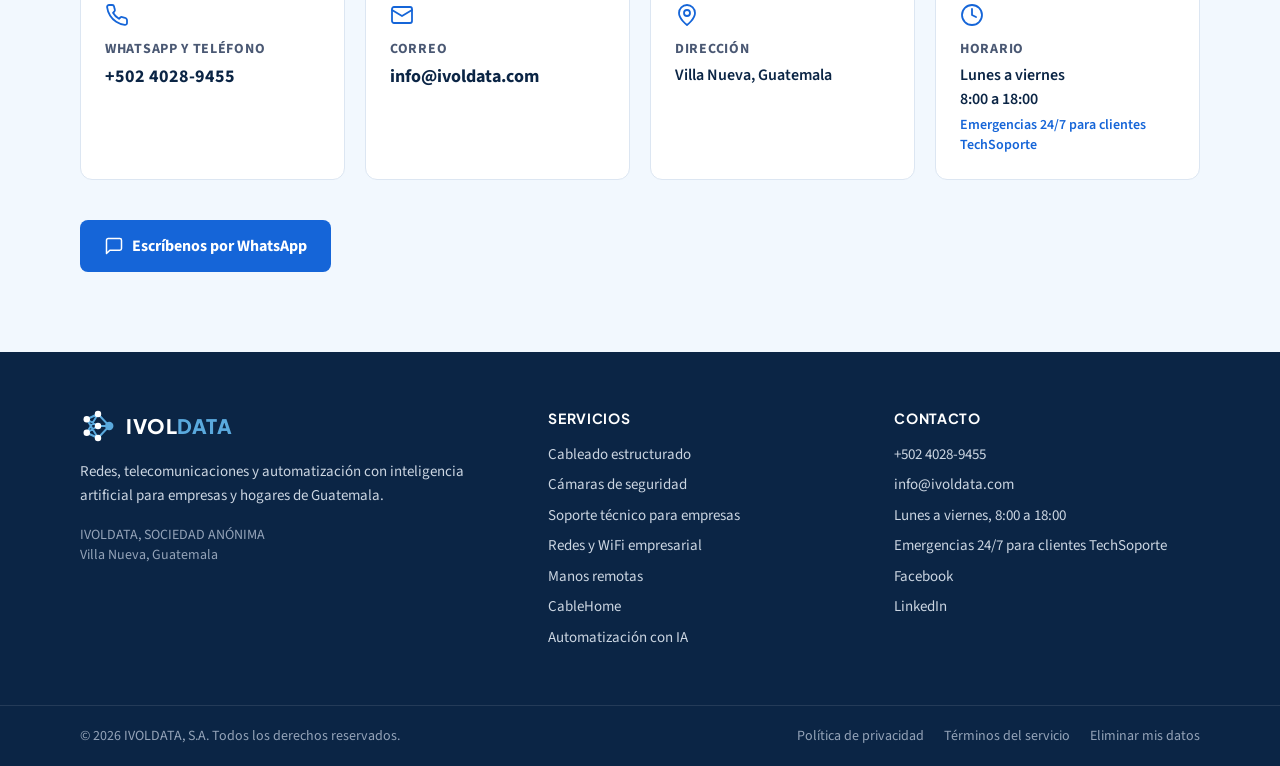
==== commit b14761ea: "Mostrar solo Villa Nueva, Guatemala en inicio y pie de página La dirección completa queda en privaci" ====
--- a/index.html
+++ b/index.html
@@ -10,7 +10,7 @@
 <link rel="preconnect" href="https://fonts.googleapis.com">
 <link rel="preconnect" href="https://fonts.gstatic.com" crossorigin>
 <link rel="stylesheet" href="https://fonts.googleapis.com/css2?family=Plus+Jakarta+Sans:wght@600;700;800&family=Source+Sans+3:wght@400;600;700&display=swap">
-<link rel="stylesheet" href="css/sitio.css?v=202610300032">
+<link rel="stylesheet" href="css/sitio.css?v=202610302122">
 <link rel="canonical" href="https://ivoldata.com/">
 <meta property="og:type" content="website">
 <meta property="og:title" content="IVOLDATA | Redes, cámaras y soporte técnico en Guatemala">
@@ -274,7 +274,7 @@
     <div class="mt-10 grid gap-5 sm:grid-cols-2 lg:grid-cols-4">
       <div class="min-w-0 rounded-xl border border-linea bg-white p-6"><span class="text-azul"><svg class="h-6 w-6" viewBox="0 0 24 24" fill="none" stroke="currentColor" stroke-width="1.8" stroke-linecap="round" stroke-linejoin="round" aria-hidden="true"><path d="M22 16.9v3a2 2 0 0 1-2.2 2 19.8 19.8 0 0 1-8.6-3.1 19.5 19.5 0 0 1-6-6A19.8 19.8 0 0 1 2.1 4.2 2 2 0 0 1 4.1 2h3a2 2 0 0 1 2 1.7c.1.9.4 1.8.7 2.7a2 2 0 0 1-.5 2.1L8 9.8a16 16 0 0 0 6 6l1.3-1.3a2 2 0 0 1 2.1-.4c.9.3 1.8.6 2.7.7a2 2 0 0 1 1.7 2z"/></svg></span><h3 class="mt-3 text-sm font-bold uppercase tracking-wider text-gris">WhatsApp y teléfono</h3><p class="mt-1 text-lg font-bold text-marino">+502 4028-9455</p></div>
       <div class="min-w-0 rounded-xl border border-linea bg-white p-6"><span class="text-azul"><svg class="h-6 w-6" viewBox="0 0 24 24" fill="none" stroke="currentColor" stroke-width="1.8" stroke-linecap="round" stroke-linejoin="round" aria-hidden="true"><rect x="2" y="4" width="20" height="16" rx="2"/><path d="m22 7-10 6L2 7"/></svg></span><h3 class="mt-3 text-sm font-bold uppercase tracking-wider text-gris">Correo</h3><p class="mt-1 break-words text-lg font-bold text-marino">info@ivoldata.com</p></div>
-      <div class="min-w-0 rounded-xl border border-linea bg-white p-6"><span class="text-azul"><svg class="h-6 w-6" viewBox="0 0 24 24" fill="none" stroke="currentColor" stroke-width="1.8" stroke-linecap="round" stroke-linejoin="round" aria-hidden="true"><path d="M20 10c0 6-8 12-8 12S4 16 4 10a8 8 0 0 1 16 0z"/><circle cx="12" cy="10" r="3"/></svg></span><h3 class="mt-3 text-sm font-bold uppercase tracking-wider text-gris">Dirección</h3><p class="mt-1 font-semibold text-marino">4 calle C 2-28 zona 10, Colonia Guatel, Villa Nueva</p></div>
+      <div class="min-w-0 rounded-xl border border-linea bg-white p-6"><span class="text-azul"><svg class="h-6 w-6" viewBox="0 0 24 24" fill="none" stroke="currentColor" stroke-width="1.8" stroke-linecap="round" stroke-linejoin="round" aria-hidden="true"><path d="M20 10c0 6-8 12-8 12S4 16 4 10a8 8 0 0 1 16 0z"/><circle cx="12" cy="10" r="3"/></svg></span><h3 class="mt-3 text-sm font-bold uppercase tracking-wider text-gris">Dirección</h3><p class="mt-1 font-semibold text-marino">Villa Nueva, Guatemala</p></div>
       <div class="min-w-0 rounded-xl border border-linea bg-white p-6"><span class="text-azul"><svg class="h-6 w-6" viewBox="0 0 24 24" fill="none" stroke="currentColor" stroke-width="1.8" stroke-linecap="round" stroke-linejoin="round" aria-hidden="true"><circle cx="12" cy="12" r="10"/><path d="M12 6v6l4 2"/></svg></span><h3 class="mt-3 text-sm font-bold uppercase tracking-wider text-gris">Horario</h3><p class="mt-1 font-semibold text-marino">Lunes a viernes<br>8:00 a 18:00</p><p class="mt-1 text-sm font-semibold text-azul">Emergencias 24/7 para clientes TechSoporte</p></div>
     </div>
     <a href="https://wa.me/50240289455?text=Hola%20IVOLDATA%2C%20quiero%20una%20cotizaci%C3%B3n" class="mt-10 inline-flex items-center gap-2 rounded-lg bg-azul px-6 py-3.5 font-bold text-white hover:bg-azul-oscuro"><svg class="h-5 w-5" viewBox="0 0 24 24" fill="none" stroke="currentColor" stroke-width="1.8" stroke-linecap="round" stroke-linejoin="round" aria-hidden="true"><path d="M21 15a2 2 0 0 1-2 2H7l-4 4V5a2 2 0 0 1 2-2h14a2 2 0 0 1 2 2z"/></svg> Escríbenos por WhatsApp</a>
@@ -287,7 +287,7 @@
     <div class="min-w-0">
       <a href="index.html" class="flex items-center gap-2.5 font-display text-xl font-extrabold tracking-wide text-white"><svg class="h-9 w-9" viewBox="0 0 48 48" aria-hidden="true"><g stroke="#5AA9DD" stroke-width="2.6" stroke-linecap="round"><path d="M9 15 24 8M9 15 24 24M9 15 24 40M9 33 24 8M9 33 24 24M9 33 24 40M24 8 39 24M24 24 39 24M24 40 39 24"/></g><circle cx="9" cy="15" r="4.3" fill="#FFFFFF"/><circle cx="9" cy="33" r="4.3" fill="#FFFFFF"/><circle cx="24" cy="8" r="4.3" fill="#FFFFFF"/><circle cx="24" cy="24" r="4.3" fill="#FFFFFF"/><circle cx="24" cy="40" r="4.3" fill="#FFFFFF"/><circle cx="39" cy="24" r="5.6" fill="#5AA9DD"/></svg><span>IVOL<span style="color:#5AA9DD">DATA</span></span></a>
       <p class="mt-4 max-w-sm text-[15px] leading-relaxed">Redes, telecomunicaciones y automatización con inteligencia artificial para empresas y hogares de Guatemala.</p>
-      <p class="mt-4 text-sm text-slate-400">IVOLDATA, SOCIEDAD ANÓNIMA<br>4 calle C 2-28 zona 10, Colonia Guatel, Villa Nueva, Guatemala</p>
+      <p class="mt-4 text-sm text-slate-400">IVOLDATA, SOCIEDAD ANÓNIMA<br>Villa Nueva, Guatemala</p>
     </div>
     <div>
       <h2 class="font-display text-sm font-bold uppercase tracking-wider text-white">Servicios</h2>
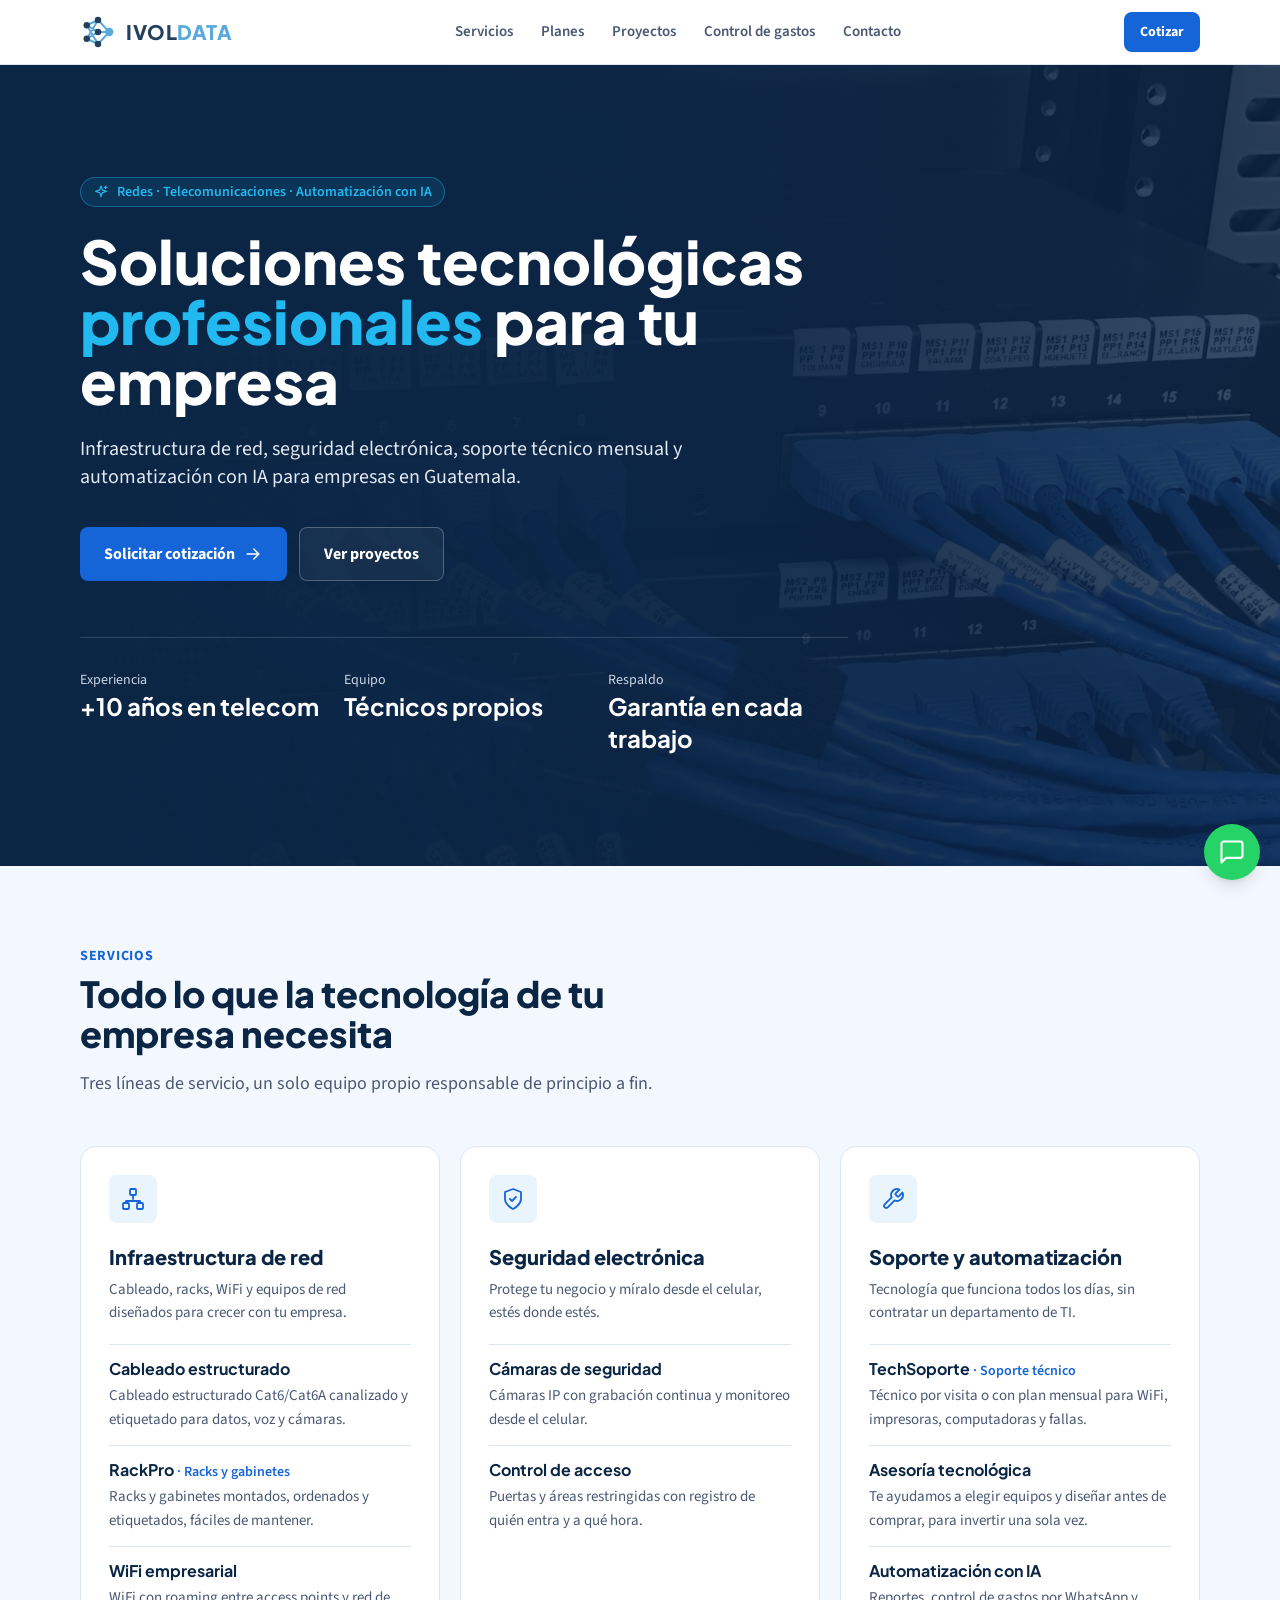
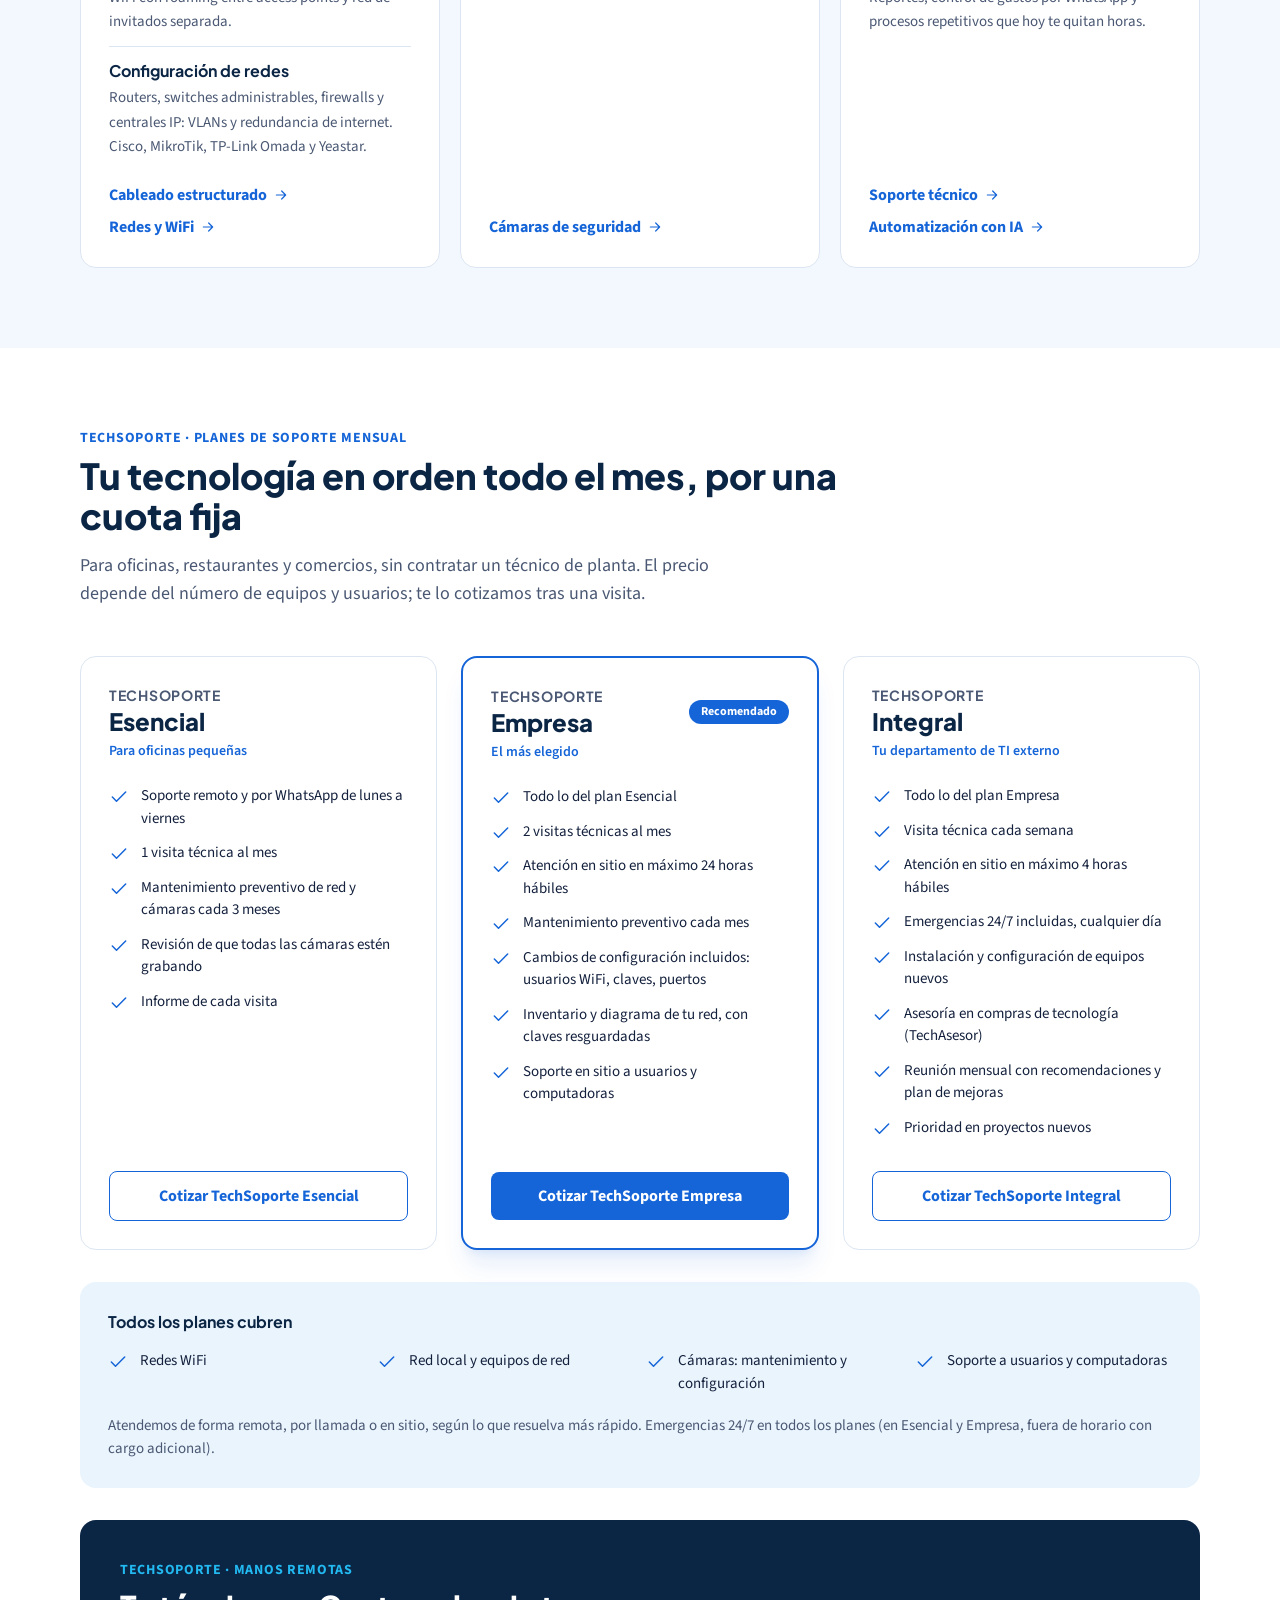
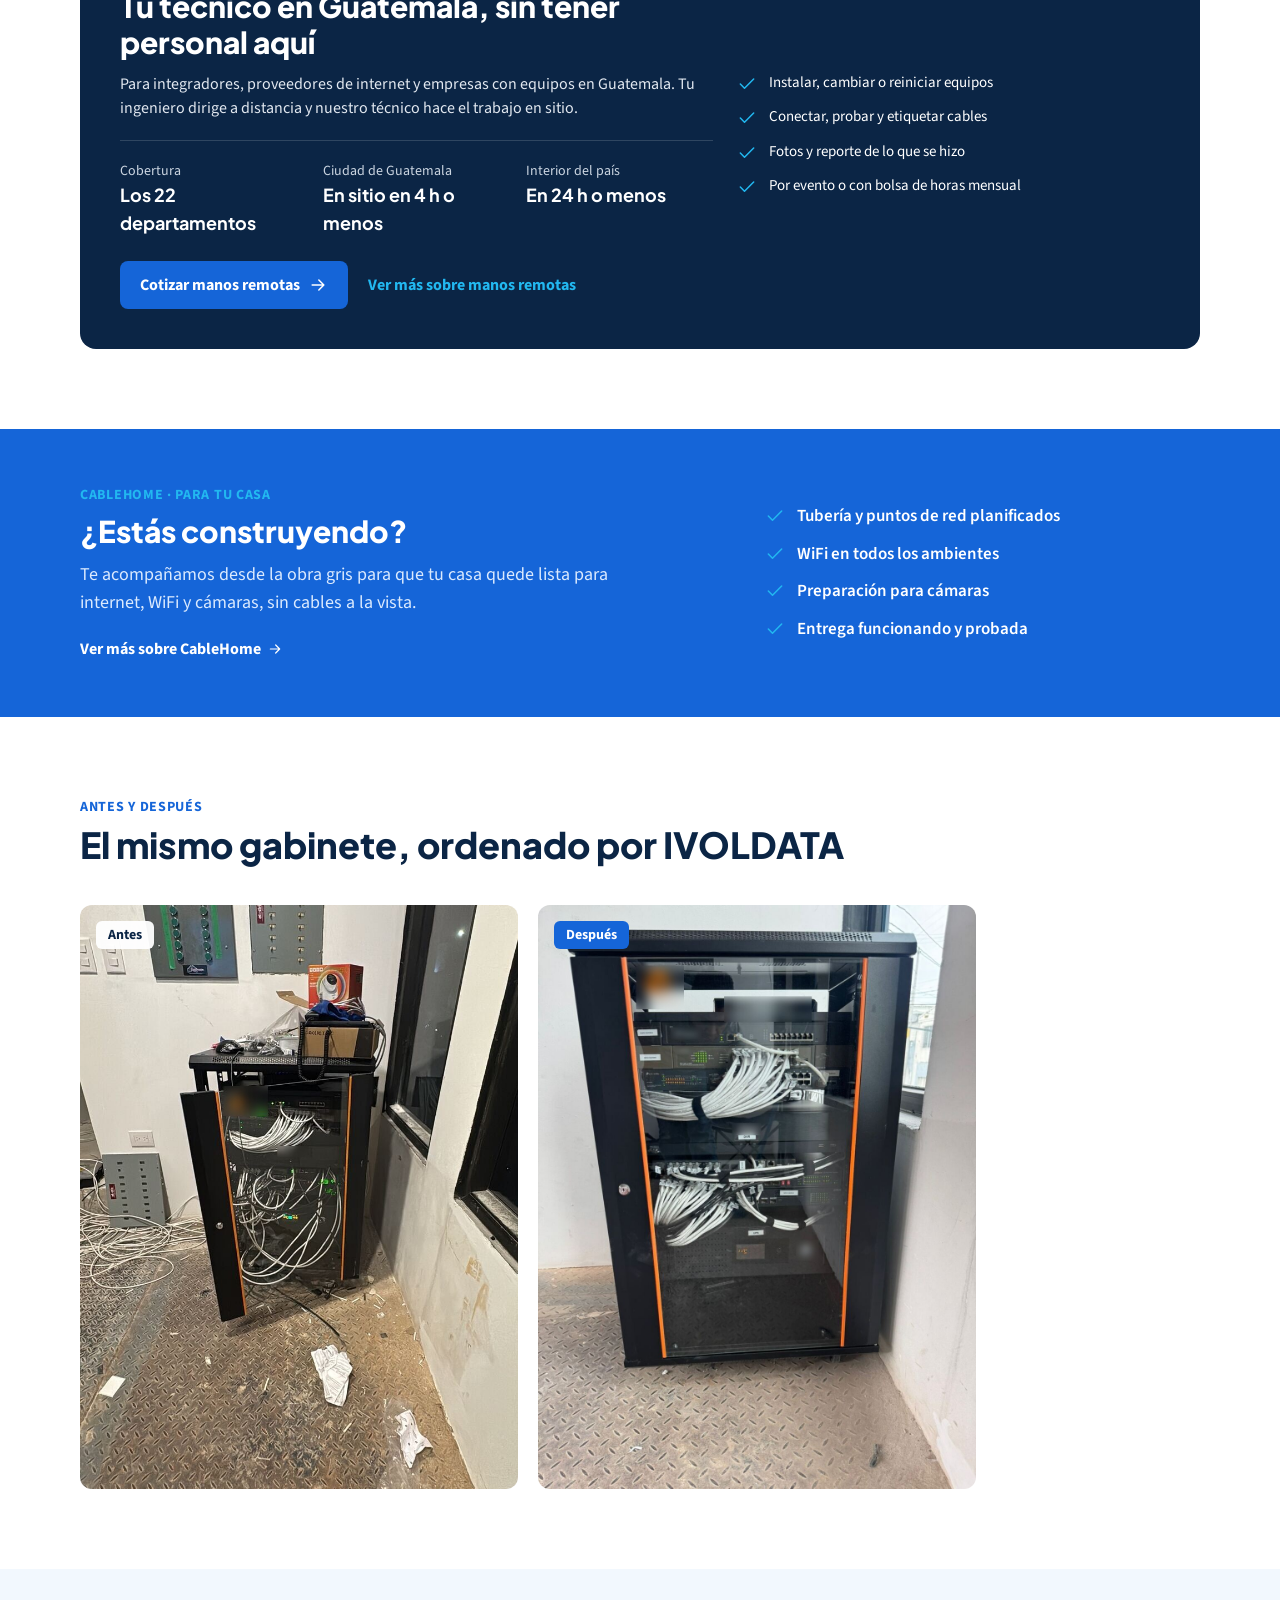
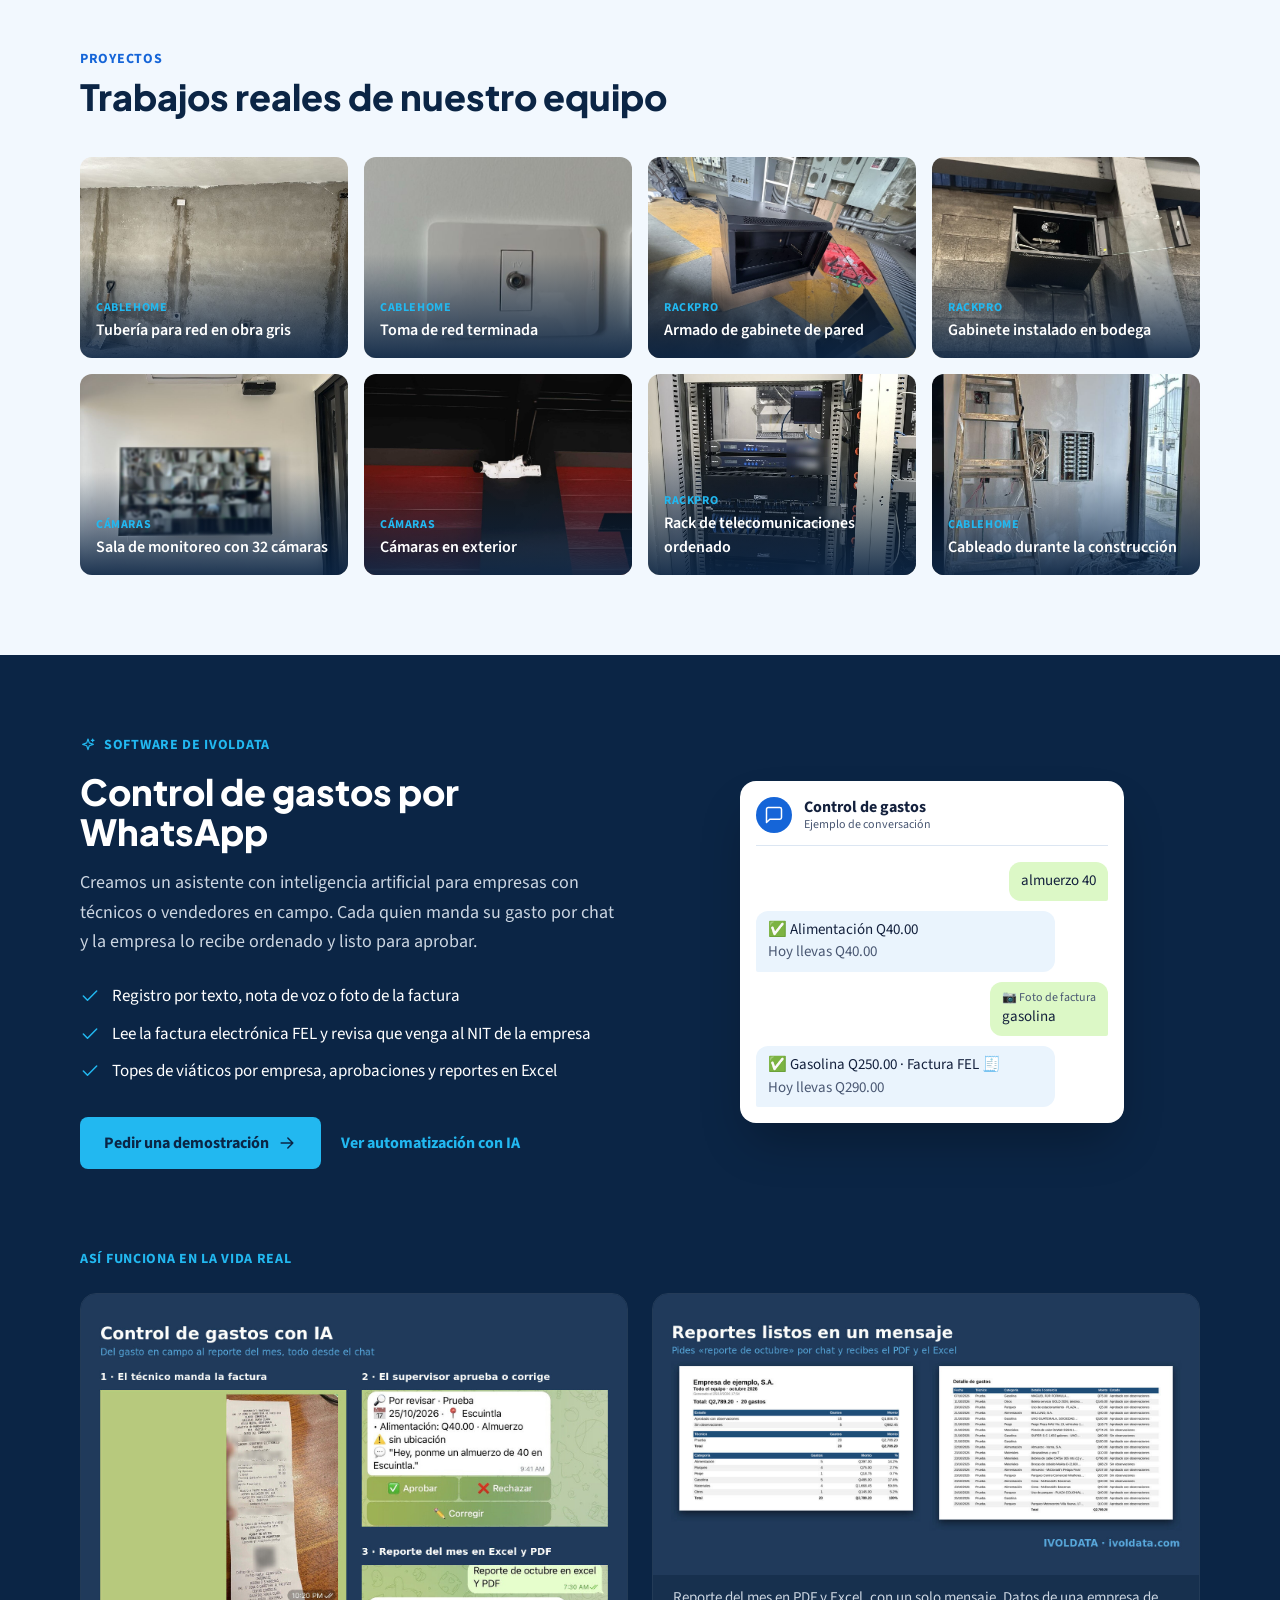
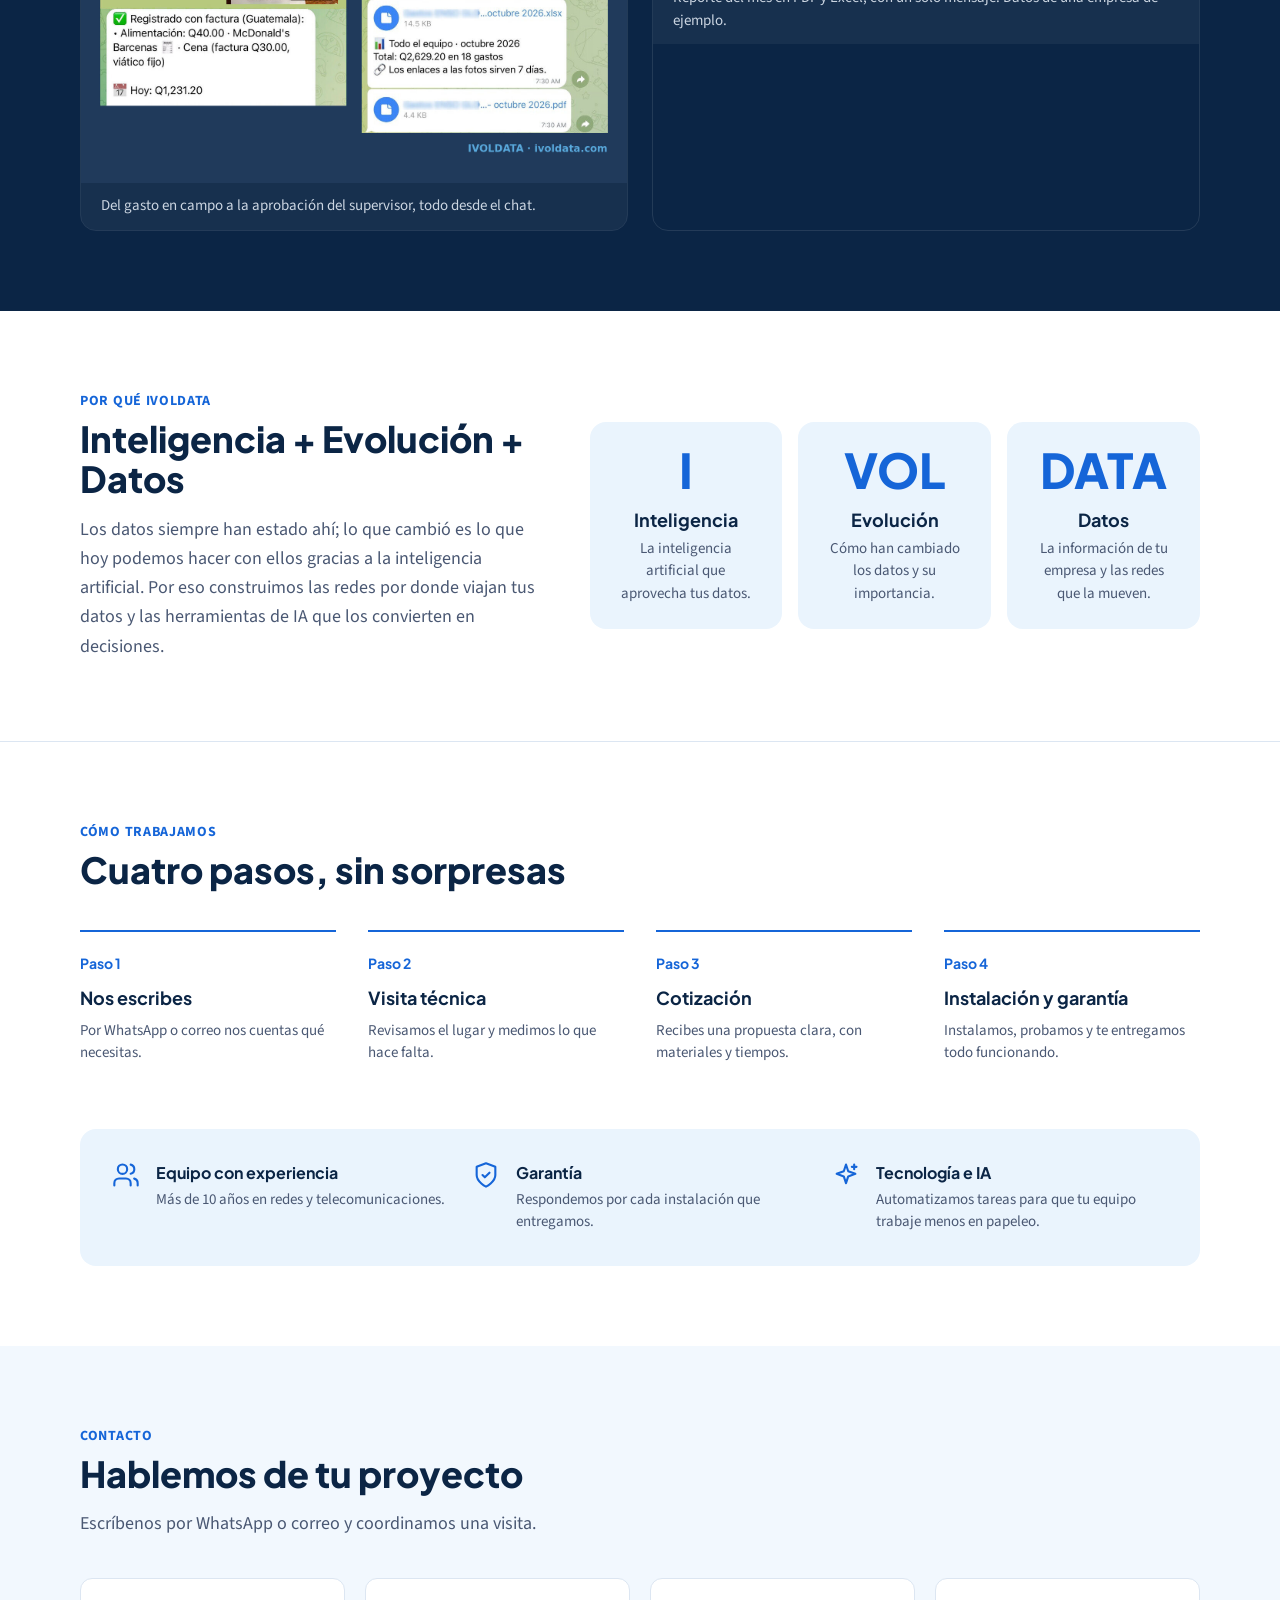
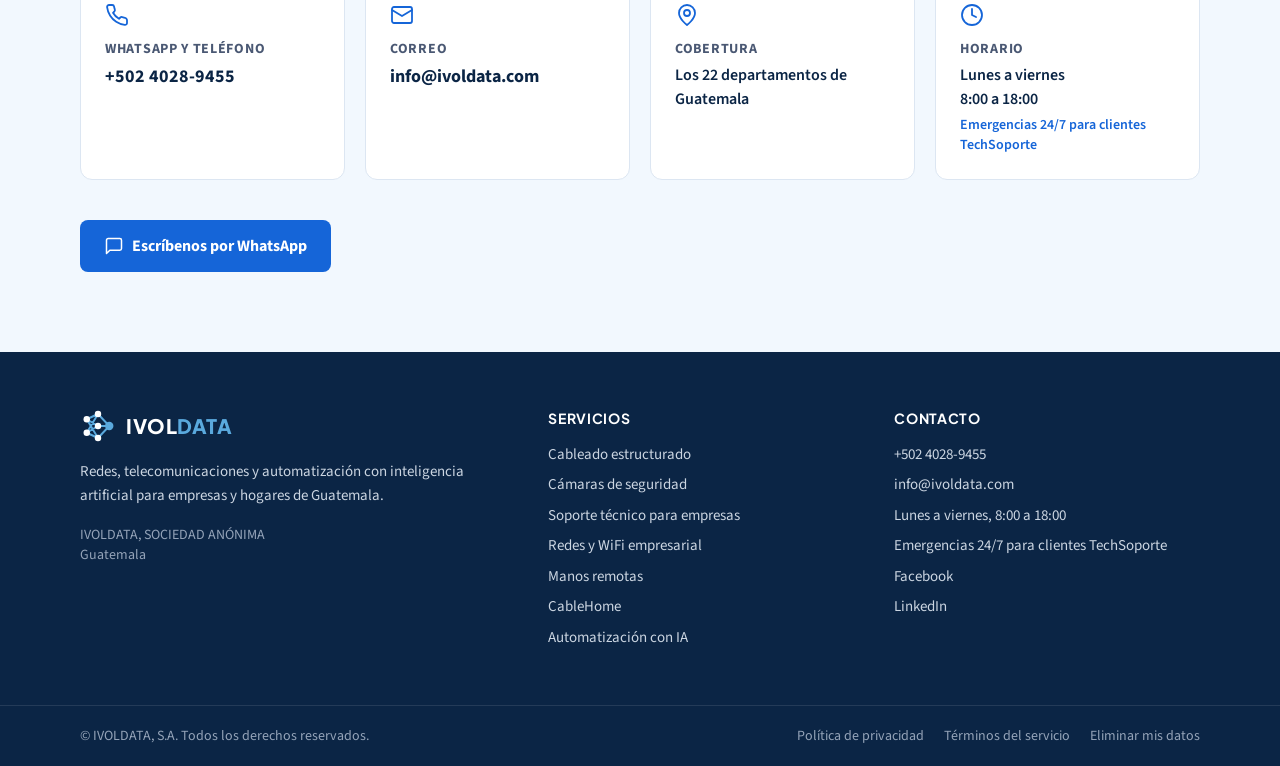
==== commit 5017c368: "Pie con solo Guatemala, cobertura en contacto y copyright sin año Co-Authored-By: Claude Opus 5.5 <n" ====
--- a/index.html
+++ b/index.html
@@ -10,7 +10,7 @@
 <link rel="preconnect" href="https://fonts.googleapis.com">
 <link rel="preconnect" href="https://fonts.gstatic.com" crossorigin>
 <link rel="stylesheet" href="https://fonts.googleapis.com/css2?family=Plus+Jakarta+Sans:wght@600;700;800&family=Source+Sans+3:wght@400;600;700&display=swap">
-<link rel="stylesheet" href="css/sitio.css?v=202610302122">
+<link rel="stylesheet" href="css/sitio.css?v=202610302125">
 <link rel="canonical" href="https://ivoldata.com/">
 <meta property="og:type" content="website">
 <meta property="og:title" content="IVOLDATA | Redes, cámaras y soporte técnico en Guatemala">
@@ -274,7 +274,7 @@
     <div class="mt-10 grid gap-5 sm:grid-cols-2 lg:grid-cols-4">
       <div class="min-w-0 rounded-xl border border-linea bg-white p-6"><span class="text-azul"><svg class="h-6 w-6" viewBox="0 0 24 24" fill="none" stroke="currentColor" stroke-width="1.8" stroke-linecap="round" stroke-linejoin="round" aria-hidden="true"><path d="M22 16.9v3a2 2 0 0 1-2.2 2 19.8 19.8 0 0 1-8.6-3.1 19.5 19.5 0 0 1-6-6A19.8 19.8 0 0 1 2.1 4.2 2 2 0 0 1 4.1 2h3a2 2 0 0 1 2 1.7c.1.9.4 1.8.7 2.7a2 2 0 0 1-.5 2.1L8 9.8a16 16 0 0 0 6 6l1.3-1.3a2 2 0 0 1 2.1-.4c.9.3 1.8.6 2.7.7a2 2 0 0 1 1.7 2z"/></svg></span><h3 class="mt-3 text-sm font-bold uppercase tracking-wider text-gris">WhatsApp y teléfono</h3><p class="mt-1 text-lg font-bold text-marino">+502 4028-9455</p></div>
       <div class="min-w-0 rounded-xl border border-linea bg-white p-6"><span class="text-azul"><svg class="h-6 w-6" viewBox="0 0 24 24" fill="none" stroke="currentColor" stroke-width="1.8" stroke-linecap="round" stroke-linejoin="round" aria-hidden="true"><rect x="2" y="4" width="20" height="16" rx="2"/><path d="m22 7-10 6L2 7"/></svg></span><h3 class="mt-3 text-sm font-bold uppercase tracking-wider text-gris">Correo</h3><p class="mt-1 break-words text-lg font-bold text-marino">info@ivoldata.com</p></div>
-      <div class="min-w-0 rounded-xl border border-linea bg-white p-6"><span class="text-azul"><svg class="h-6 w-6" viewBox="0 0 24 24" fill="none" stroke="currentColor" stroke-width="1.8" stroke-linecap="round" stroke-linejoin="round" aria-hidden="true"><path d="M20 10c0 6-8 12-8 12S4 16 4 10a8 8 0 0 1 16 0z"/><circle cx="12" cy="10" r="3"/></svg></span><h3 class="mt-3 text-sm font-bold uppercase tracking-wider text-gris">Dirección</h3><p class="mt-1 font-semibold text-marino">Villa Nueva, Guatemala</p></div>
+      <div class="min-w-0 rounded-xl border border-linea bg-white p-6"><span class="text-azul"><svg class="h-6 w-6" viewBox="0 0 24 24" fill="none" stroke="currentColor" stroke-width="1.8" stroke-linecap="round" stroke-linejoin="round" aria-hidden="true"><path d="M20 10c0 6-8 12-8 12S4 16 4 10a8 8 0 0 1 16 0z"/><circle cx="12" cy="10" r="3"/></svg></span><h3 class="mt-3 text-sm font-bold uppercase tracking-wider text-gris">Cobertura</h3><p class="mt-1 font-semibold text-marino">Los 22 departamentos de Guatemala</p></div>
       <div class="min-w-0 rounded-xl border border-linea bg-white p-6"><span class="text-azul"><svg class="h-6 w-6" viewBox="0 0 24 24" fill="none" stroke="currentColor" stroke-width="1.8" stroke-linecap="round" stroke-linejoin="round" aria-hidden="true"><circle cx="12" cy="12" r="10"/><path d="M12 6v6l4 2"/></svg></span><h3 class="mt-3 text-sm font-bold uppercase tracking-wider text-gris">Horario</h3><p class="mt-1 font-semibold text-marino">Lunes a viernes<br>8:00 a 18:00</p><p class="mt-1 text-sm font-semibold text-azul">Emergencias 24/7 para clientes TechSoporte</p></div>
     </div>
     <a href="https://wa.me/50240289455?text=Hola%20IVOLDATA%2C%20quiero%20una%20cotizaci%C3%B3n" class="mt-10 inline-flex items-center gap-2 rounded-lg bg-azul px-6 py-3.5 font-bold text-white hover:bg-azul-oscuro"><svg class="h-5 w-5" viewBox="0 0 24 24" fill="none" stroke="currentColor" stroke-width="1.8" stroke-linecap="round" stroke-linejoin="round" aria-hidden="true"><path d="M21 15a2 2 0 0 1-2 2H7l-4 4V5a2 2 0 0 1 2-2h14a2 2 0 0 1 2 2z"/></svg> Escríbenos por WhatsApp</a>
@@ -287,7 +287,7 @@
     <div class="min-w-0">
       <a href="index.html" class="flex items-center gap-2.5 font-display text-xl font-extrabold tracking-wide text-white"><svg class="h-9 w-9" viewBox="0 0 48 48" aria-hidden="true"><g stroke="#5AA9DD" stroke-width="2.6" stroke-linecap="round"><path d="M9 15 24 8M9 15 24 24M9 15 24 40M9 33 24 8M9 33 24 24M9 33 24 40M24 8 39 24M24 24 39 24M24 40 39 24"/></g><circle cx="9" cy="15" r="4.3" fill="#FFFFFF"/><circle cx="9" cy="33" r="4.3" fill="#FFFFFF"/><circle cx="24" cy="8" r="4.3" fill="#FFFFFF"/><circle cx="24" cy="24" r="4.3" fill="#FFFFFF"/><circle cx="24" cy="40" r="4.3" fill="#FFFFFF"/><circle cx="39" cy="24" r="5.6" fill="#5AA9DD"/></svg><span>IVOL<span style="color:#5AA9DD">DATA</span></span></a>
       <p class="mt-4 max-w-sm text-[15px] leading-relaxed">Redes, telecomunicaciones y automatización con inteligencia artificial para empresas y hogares de Guatemala.</p>
-      <p class="mt-4 text-sm text-slate-400">IVOLDATA, SOCIEDAD ANÓNIMA<br>Villa Nueva, Guatemala</p>
+      <p class="mt-4 text-sm text-slate-400">IVOLDATA, SOCIEDAD ANÓNIMA<br>Guatemala</p>
     </div>
     <div>
       <h2 class="font-display text-sm font-bold uppercase tracking-wider text-white">Servicios</h2>
@@ -315,7 +315,7 @@
   </div>
   <div class="border-t border-white/10">
     <div class="gutter mx-auto flex max-w-6xl flex-wrap items-center justify-between gap-3 py-5 text-sm text-slate-400">
-      <p>© 2026 IVOLDATA, S.A. Todos los derechos reservados.</p>
+      <p>© IVOLDATA, S.A. Todos los derechos reservados.</p>
       <nav aria-label="Legal" class="flex flex-wrap gap-5"><a class="hover:text-white" href="privacidad.html">Política de privacidad</a><a class="hover:text-white" href="terminos.html">Términos del servicio</a><a class="hover:text-white" href="privacidad.html#eliminar">Eliminar mis datos</a></nav>
     </div>
   </div>
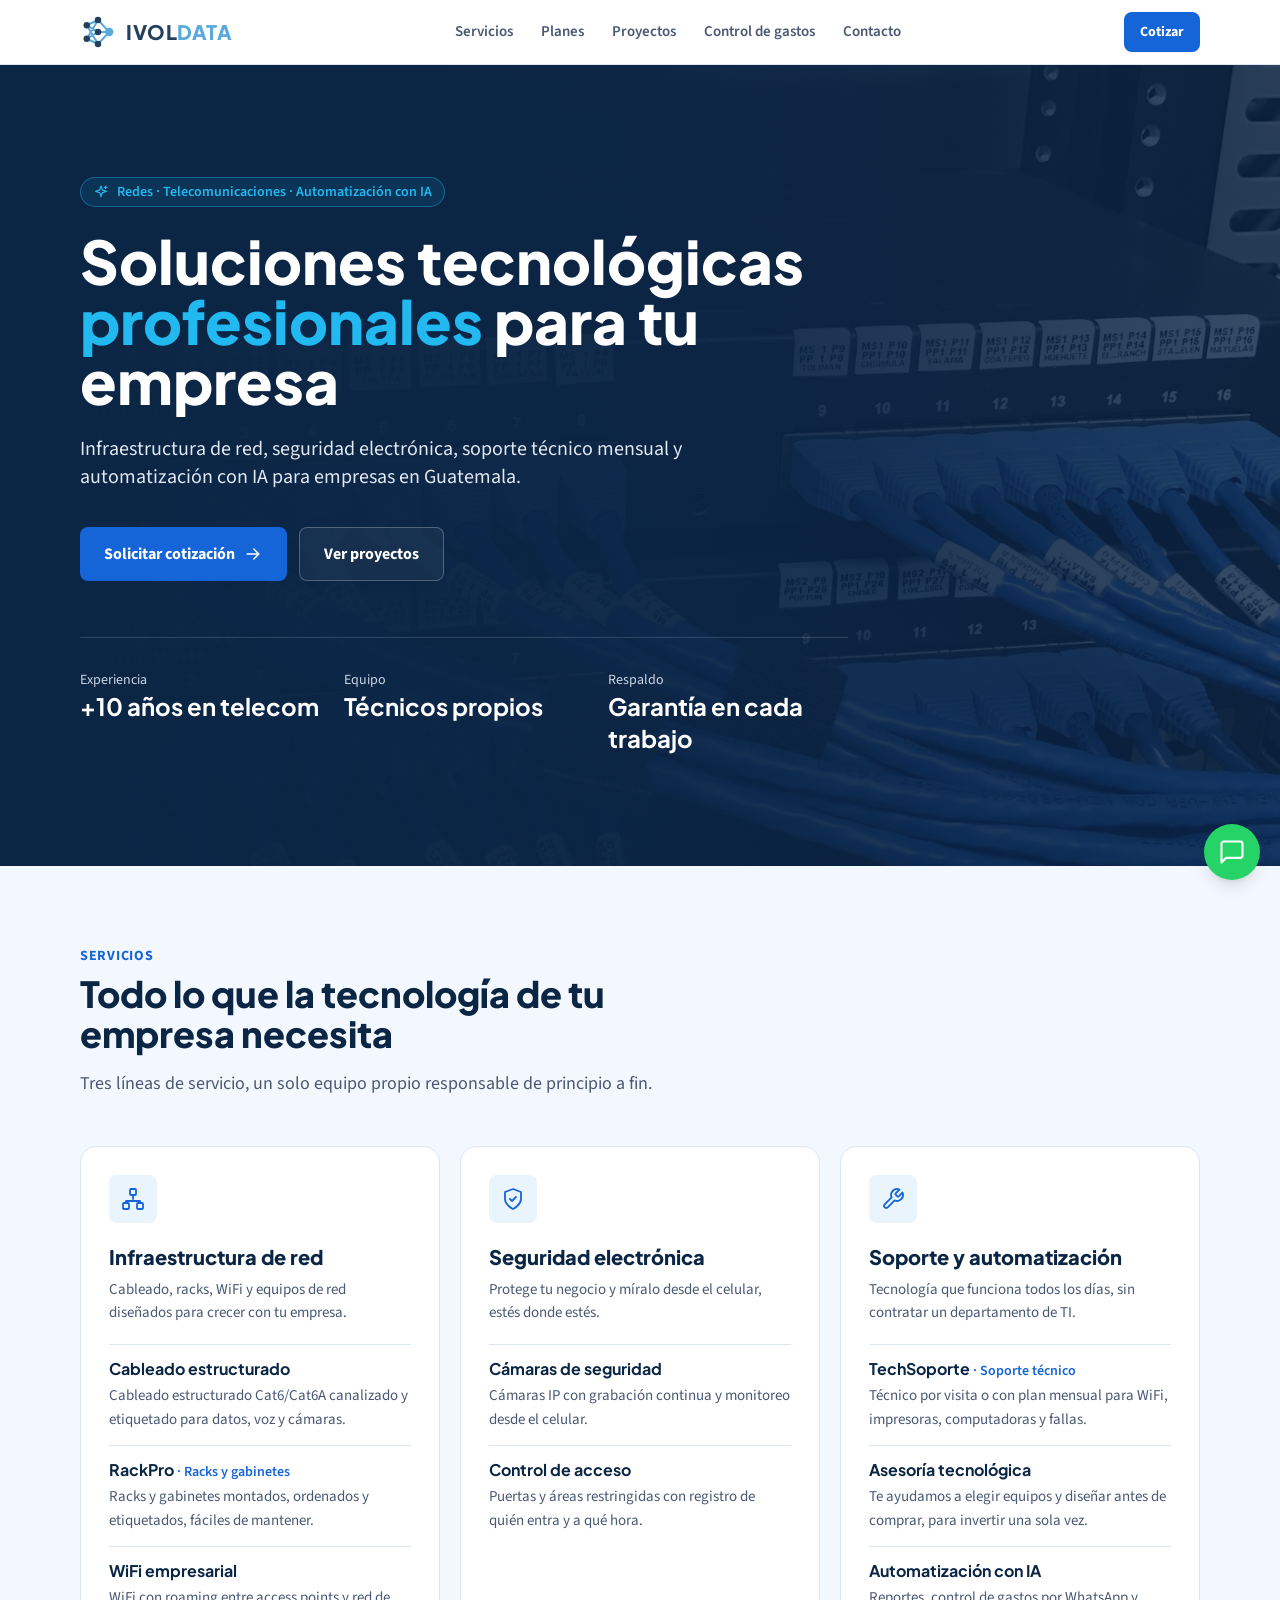
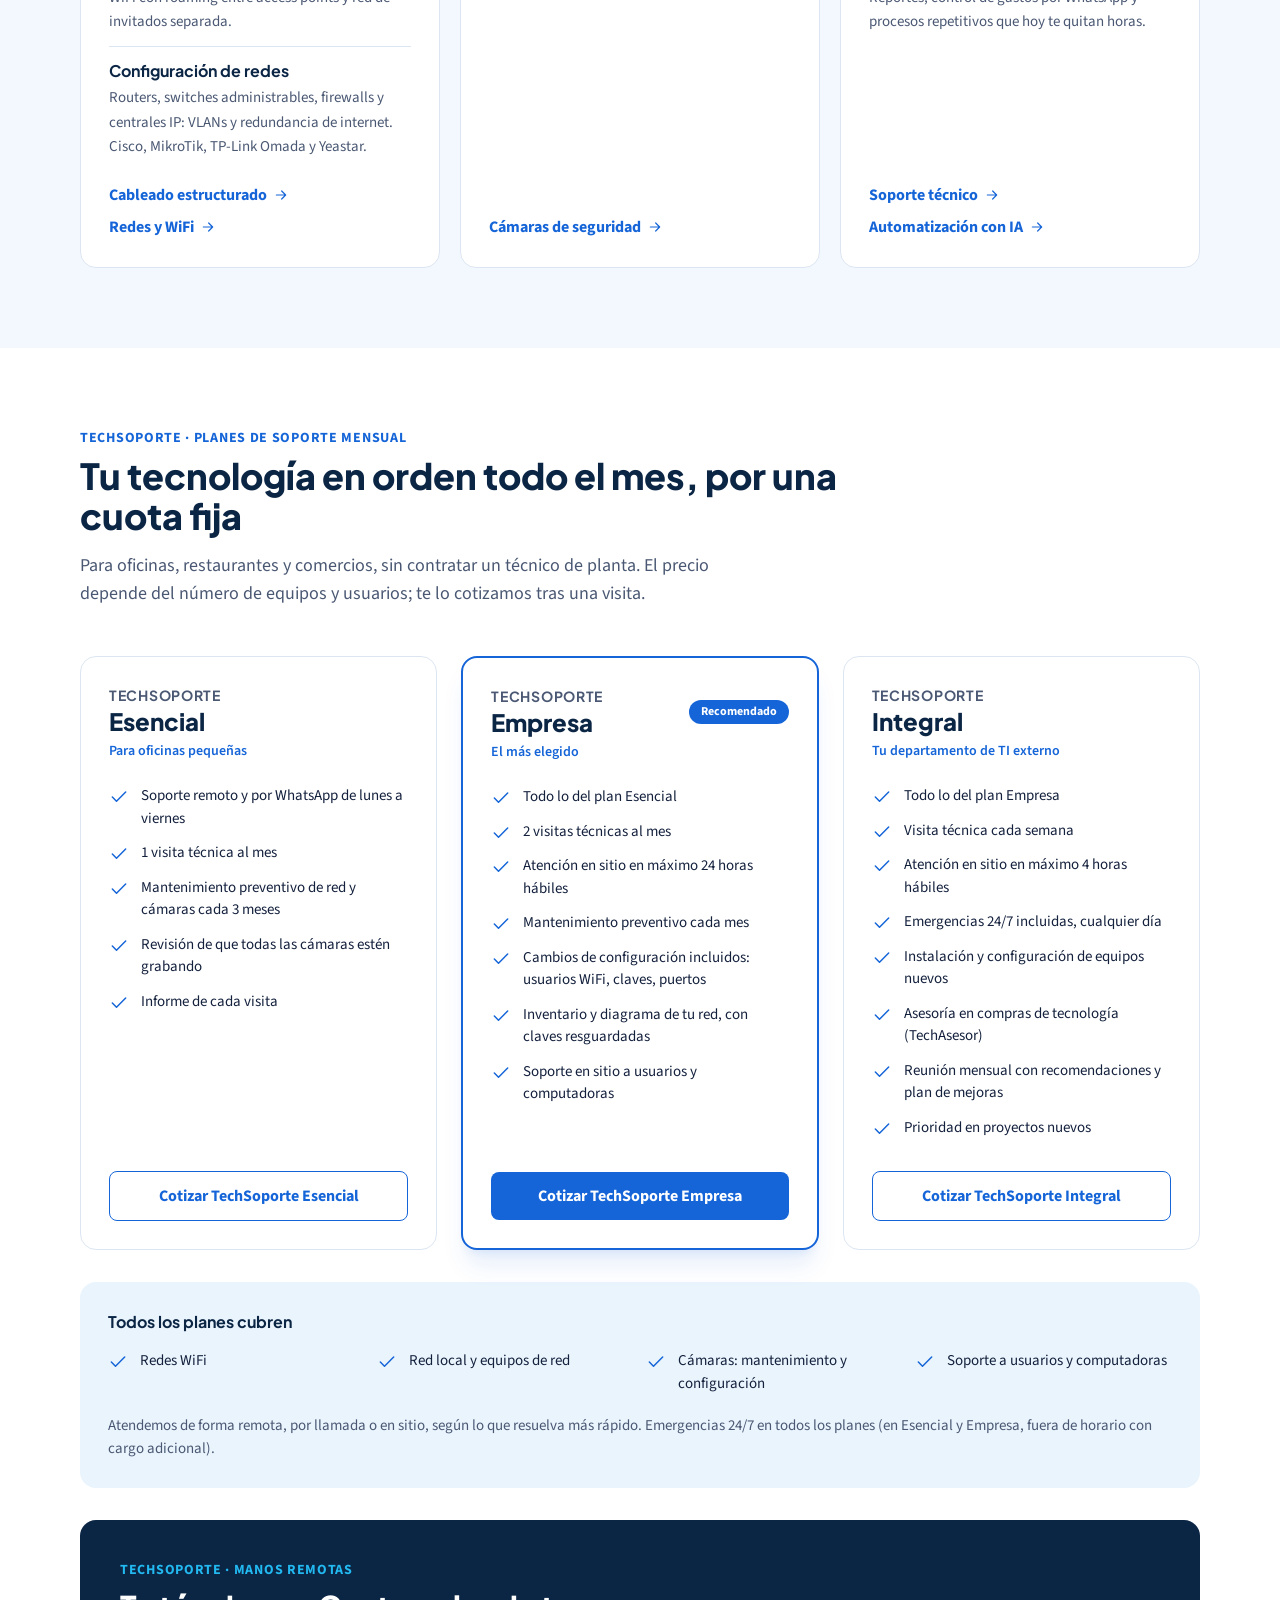
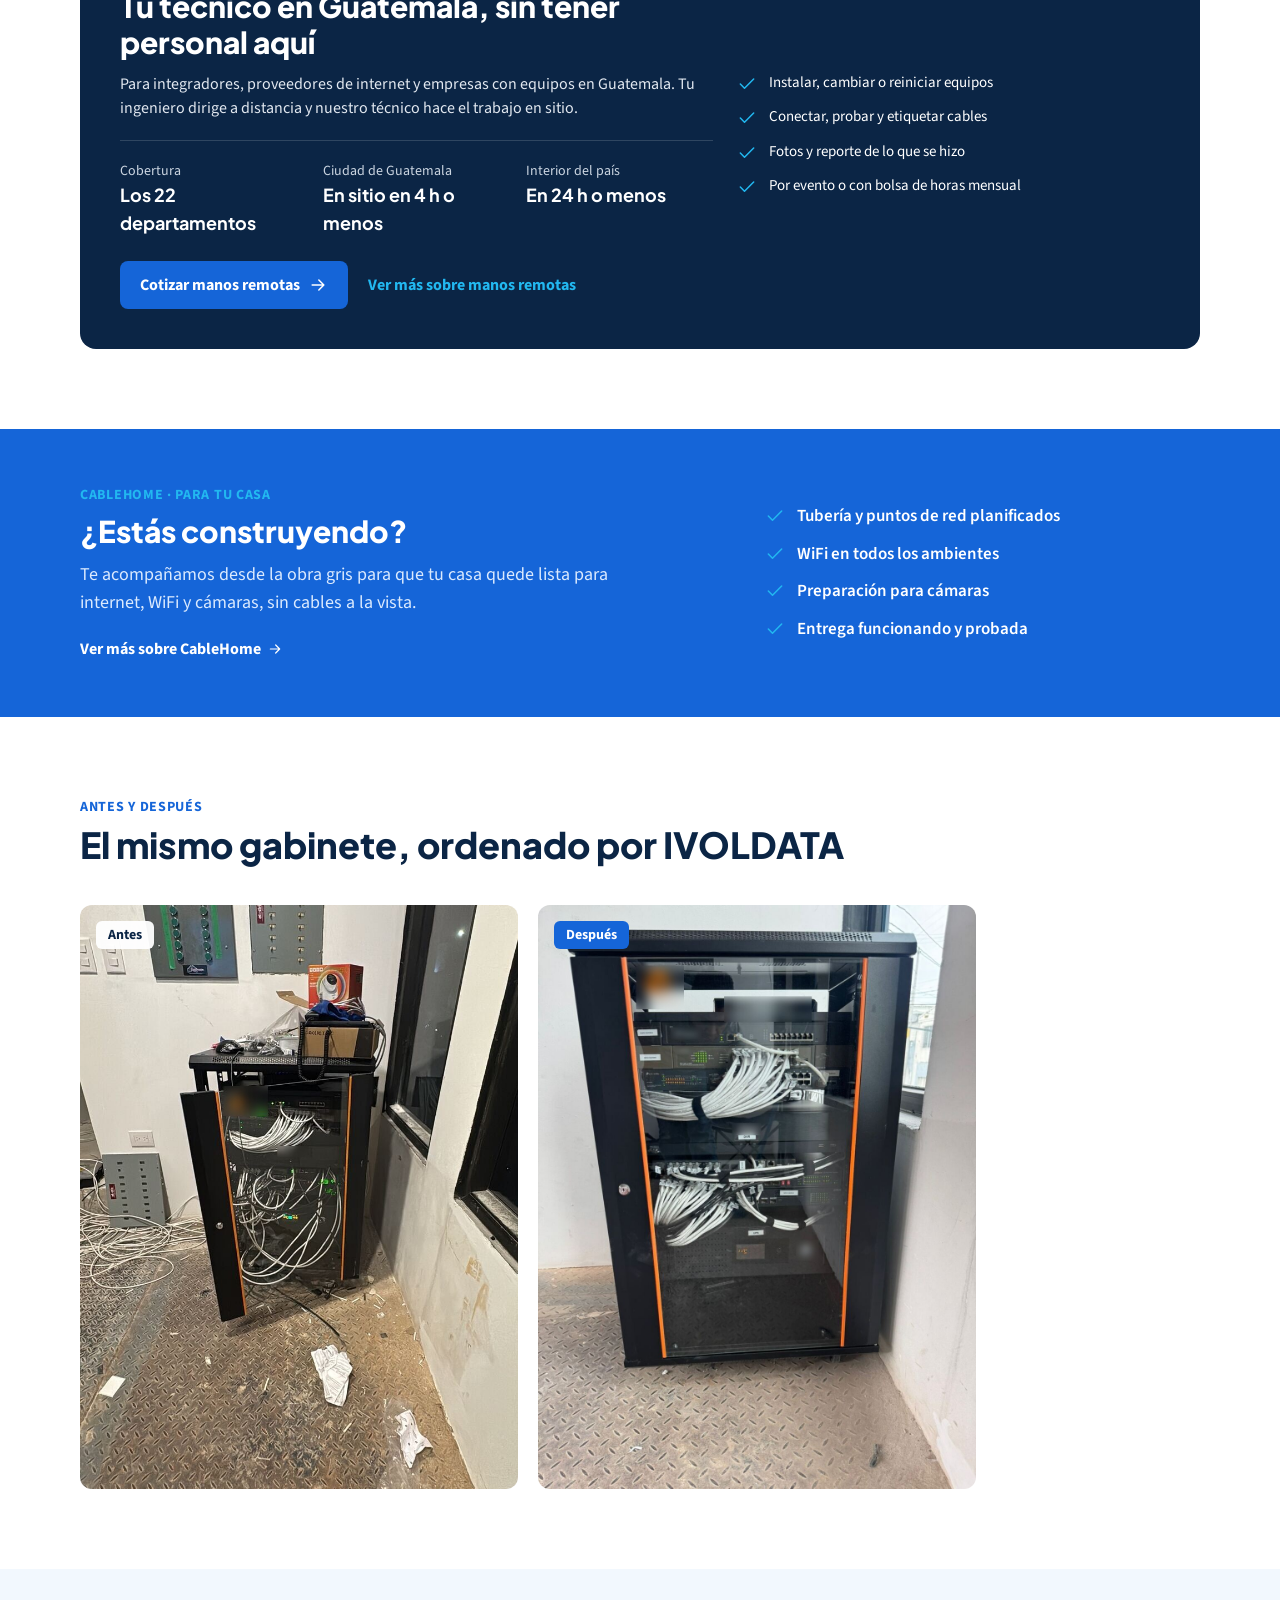
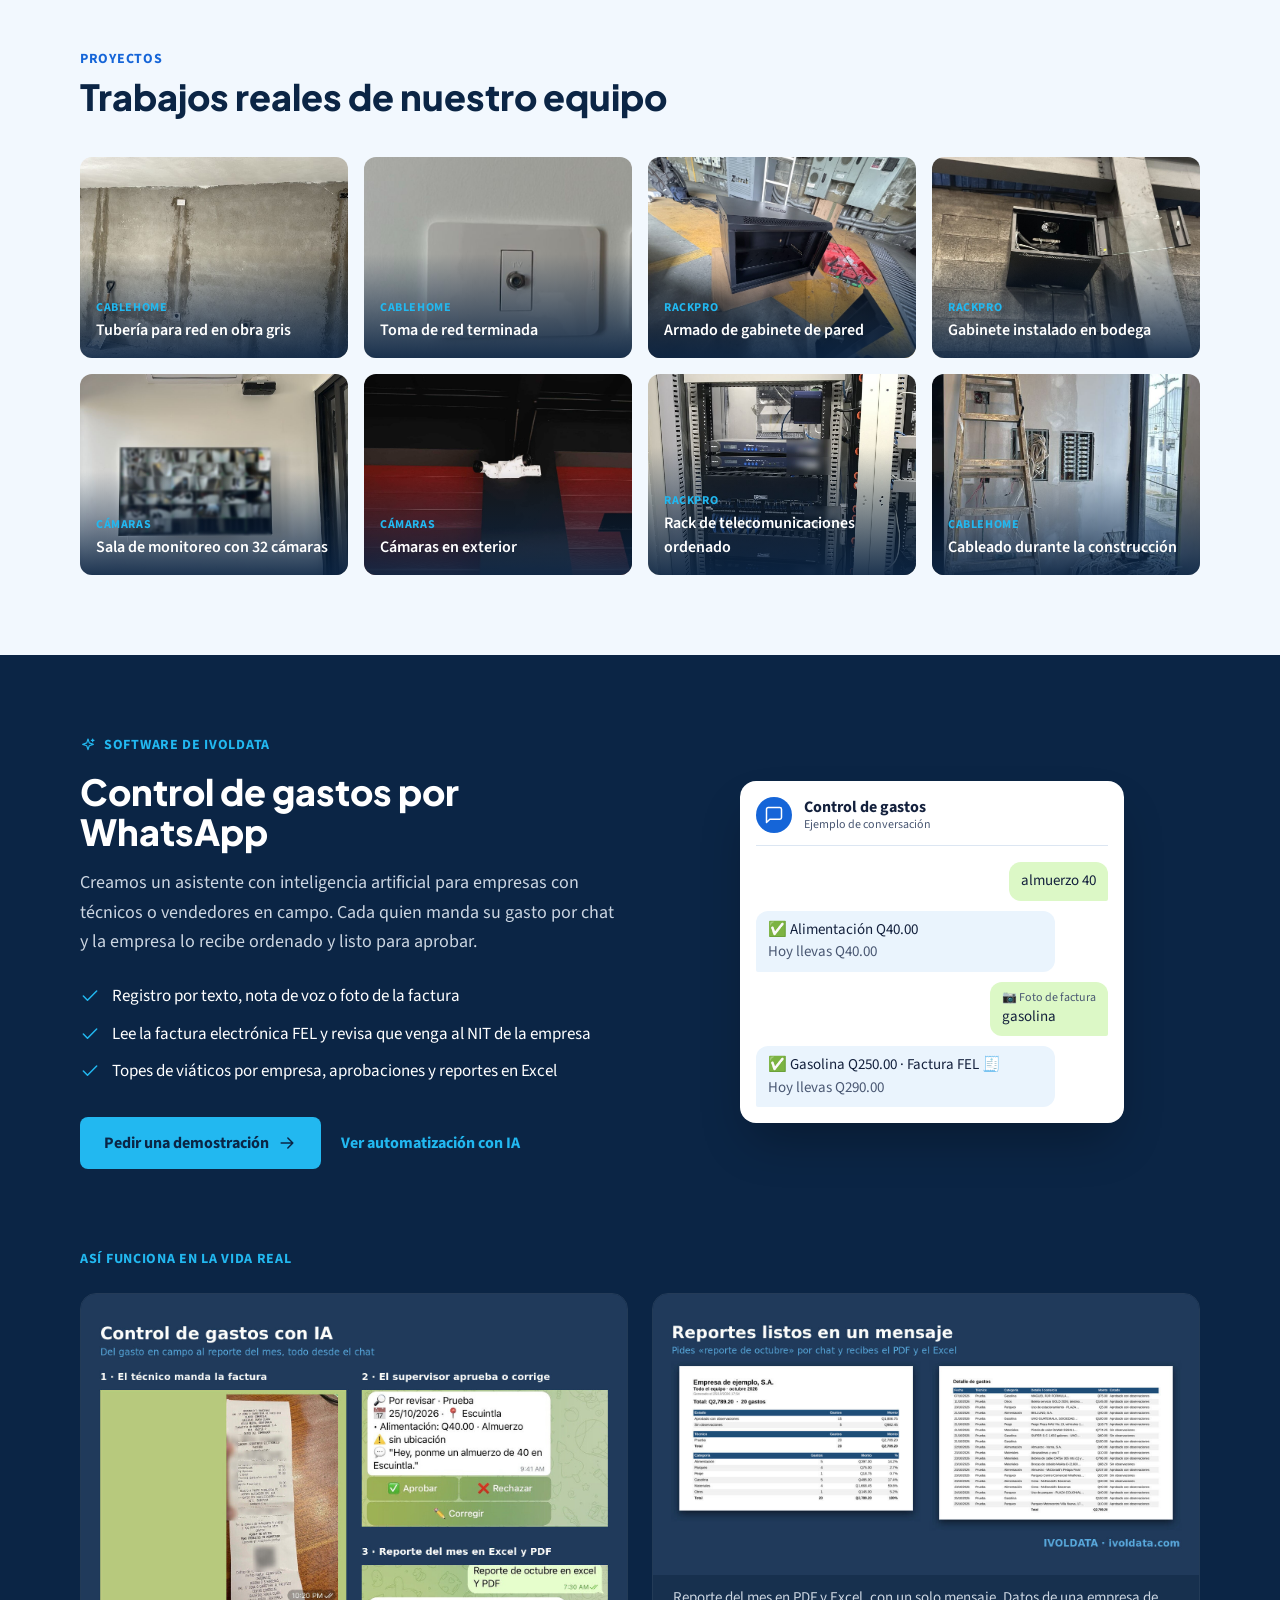
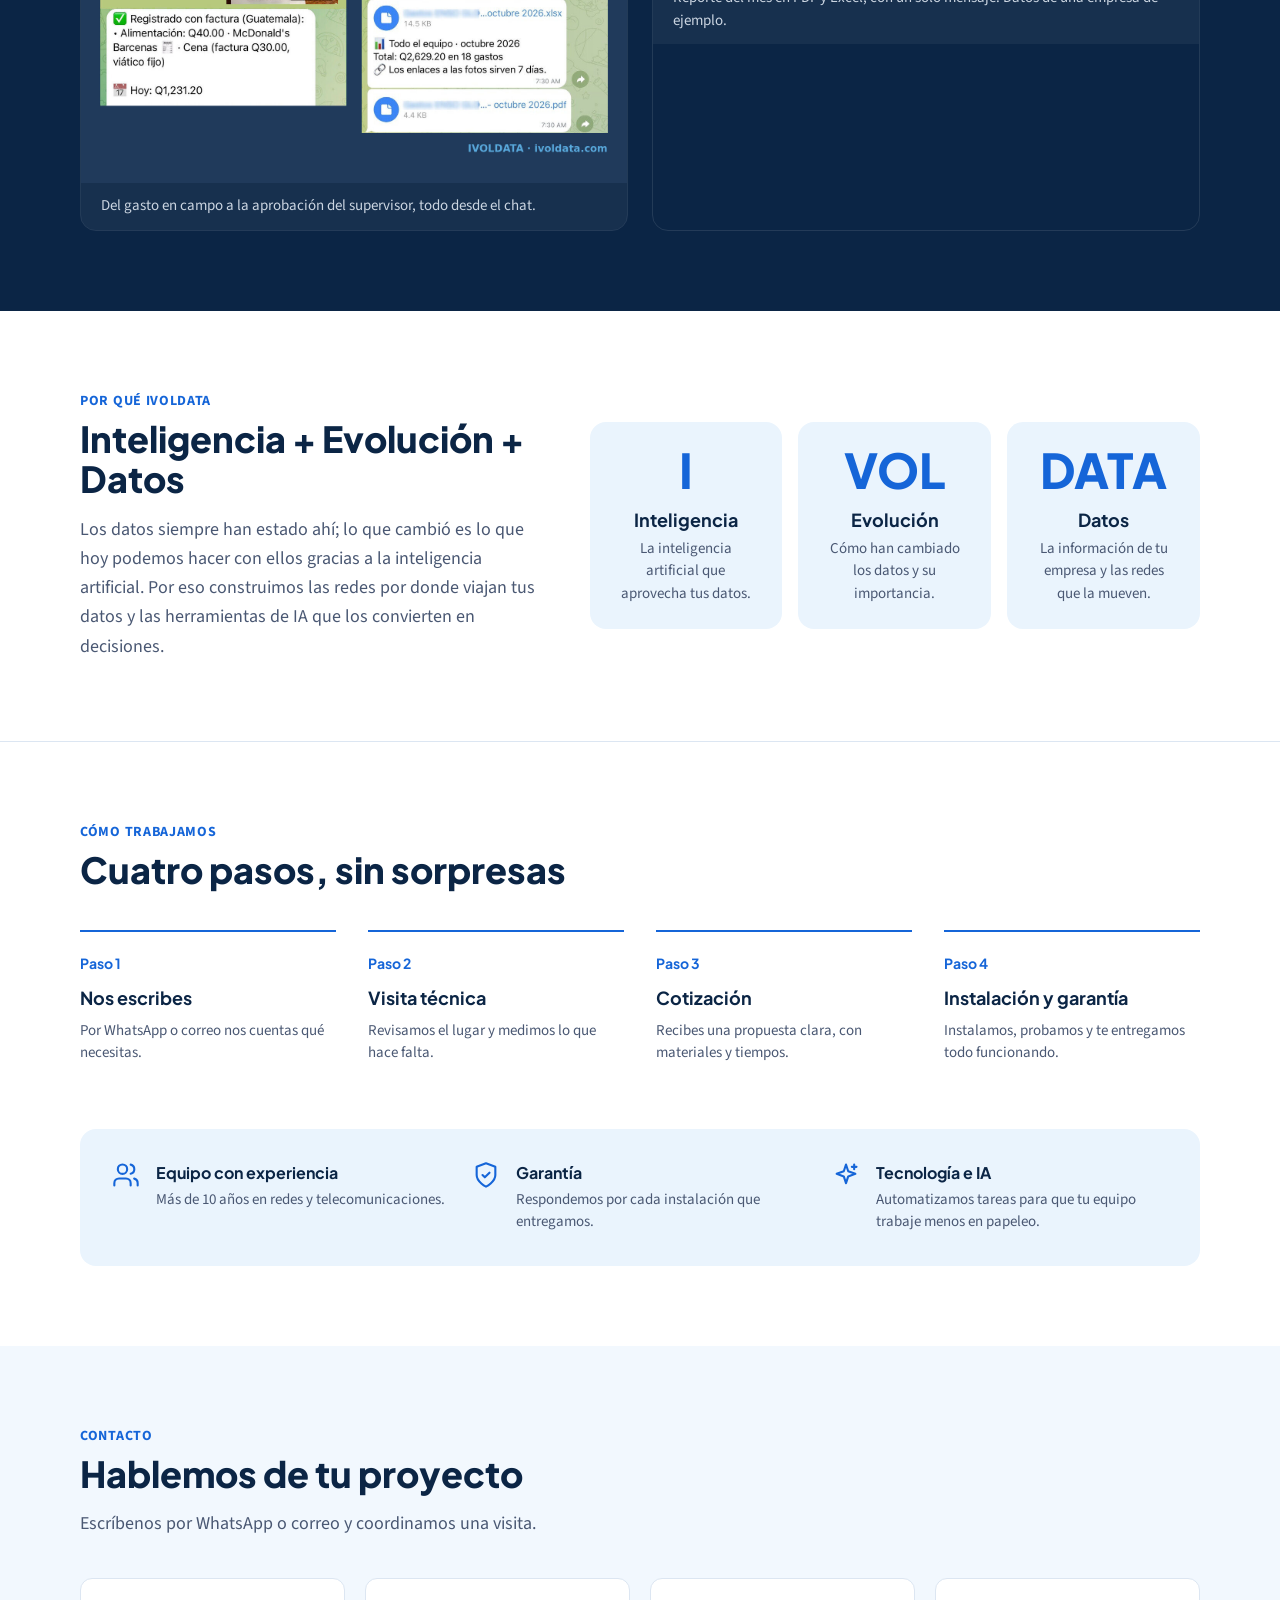
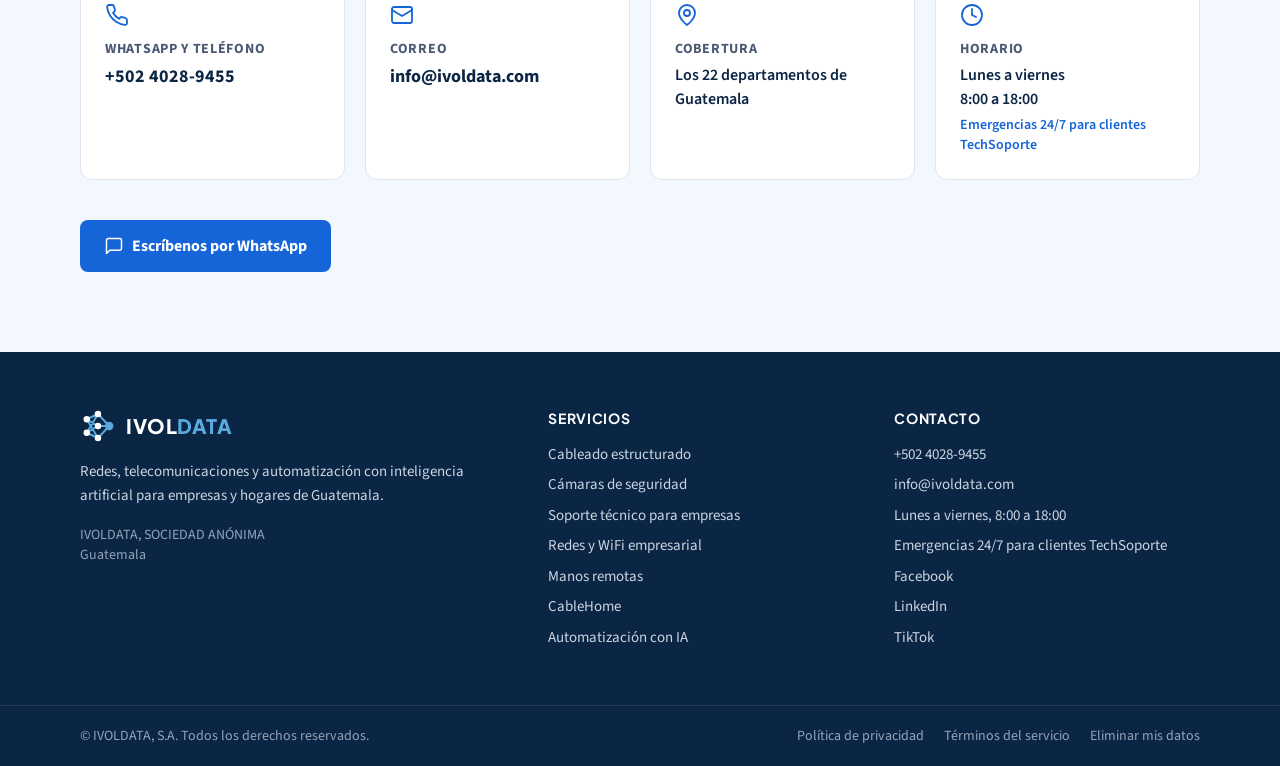
==== commit 20e95062: "Agregar TikTok de IVOLDATA en pie de página y datos estructurados Co-Authored-By: Claude Opus 5.5 <n" ====
--- a/index.html
+++ b/index.html
@@ -10,7 +10,7 @@
 <link rel="preconnect" href="https://fonts.googleapis.com">
 <link rel="preconnect" href="https://fonts.gstatic.com" crossorigin>
 <link rel="stylesheet" href="https://fonts.googleapis.com/css2?family=Plus+Jakarta+Sans:wght@600;700;800&family=Source+Sans+3:wght@400;600;700&display=swap">
-<link rel="stylesheet" href="css/sitio.css?v=202610302125">
+<link rel="stylesheet" href="css/sitio.css?v=202610302338">
 <link rel="canonical" href="https://ivoldata.com/">
 <meta property="og:type" content="website">
 <meta property="og:title" content="IVOLDATA | Redes, cámaras y soporte técnico en Guatemala">
@@ -18,7 +18,7 @@
 <meta property="og:url" content="https://ivoldata.com/">
 <meta property="og:image" content="https://ivoldata.com/img/hero-cables.jpg">
 <meta property="og:locale" content="es_GT">
-<script type="application/ld+json">{"@context": "https://schema.org", "@type": "ProfessionalService", "@id": "https://ivoldata.com/#empresa", "name": "IVOLDATA", "legalName": "IVOLDATA, SOCIEDAD ANÓNIMA", "url": "https://ivoldata.com/", "logo": "https://ivoldata.com/logos/logo-a-red-neuronal.svg", "image": "https://ivoldata.com/img/hero-cables.jpg", "description": "Empresa guatemalteca de tecnología para negocios: infraestructura de red, cámaras de seguridad, soporte técnico mensual (TechSoporte), manos remotas en los 22 departamentos y automatización con inteligencia artificial.", "telephone": "+502 4028 9455", "email": "info@ivoldata.com", "address": {"@type": "PostalAddress", "addressLocality": "Villa Nueva", "addressRegion": "Guatemala", "addressCountry": "GT"}, "areaServed": [{"@type": "AdministrativeArea", "name": "Guatemala, Guatemala"}, {"@type": "AdministrativeArea", "name": "Alta Verapaz, Guatemala"}, {"@type": "AdministrativeArea", "name": "Baja Verapaz, Guatemala"}, {"@type": "AdministrativeArea", "name": "Chimaltenango, Guatemala"}, {"@type": "AdministrativeArea", "name": "Chiquimula, Guatemala"}, {"@type": "AdministrativeArea", "name": "El Progreso, Guatemala"}, {"@type": "AdministrativeArea", "name": "Escuintla, Guatemala"}, {"@type": "AdministrativeArea", "name": "Huehuetenango, Guatemala"}, {"@type": "AdministrativeArea", "name": "Izabal, Guatemala"}, {"@type": "AdministrativeArea", "name": "Jalapa, Guatemala"}, {"@type": "AdministrativeArea", "name": "Jutiapa, Guatemala"}, {"@type": "AdministrativeArea", "name": "Petén, Guatemala"}, {"@type": "AdministrativeArea", "name": "Quetzaltenango, Guatemala"}, {"@type": "AdministrativeArea", "name": "Quiché, Guatemala"}, {"@type": "AdministrativeArea", "name": "Retalhuleu, Guatemala"}, {"@type": "AdministrativeArea", "name": "Sacatepéquez, Guatemala"}, {"@type": "AdministrativeArea", "name": "San Marcos, Guatemala"}, {"@type": "AdministrativeArea", "name": "Santa Rosa, Guatemala"}, {"@type": "AdministrativeArea", "name": "Sololá, Guatemala"}, {"@type": "AdministrativeArea", "name": "Suchitepéquez, Guatemala"}, {"@type": "AdministrativeArea", "name": "Totonicapán, Guatemala"}, {"@type": "AdministrativeArea", "name": "Zacapa, Guatemala"}], "openingHoursSpecification": [{"@type": "OpeningHoursSpecification", "dayOfWeek": ["Monday", "Tuesday", "Wednesday", "Thursday", "Friday"], "opens": "08:00", "closes": "18:00"}], "knowsAbout": ["Cisco", "MikroTik", "TP-Link Omada", "Yeastar", "redes WiFi", "cableado estructurado", "CCTV", "inteligencia artificial"], "hasOfferCatalog": {"@type": "OfferCatalog", "name": "Servicios de IVOLDATA", "itemListElement": [{"@type": "Offer", "itemOffered": {"@type": "Service", "name": "TechSoporte: planes de soporte técnico mensual"}}, {"@type": "Offer", "itemOffered": {"@type": "Service", "name": "TechSoporte Manos remotas: técnico en sitio en Guatemala"}}, {"@type": "Offer", "itemOffered": {"@type": "Service", "name": "Cableado estructurado Cat6/Cat6A"}}, {"@type": "Offer", "itemOffered": {"@type": "Service", "name": "RackPro: racks y gabinetes"}}, {"@type": "Offer", "itemOffered": {"@type": "Service", "name": "WiFi empresarial"}}, {"@type": "Offer", "itemOffered": {"@type": "Service", "name": "Configuración de redes: routers, switches, firewalls y centrales IP"}}, {"@type": "Offer", "itemOffered": {"@type": "Service", "name": "Cámaras de seguridad IP"}}, {"@type": "Offer", "itemOffered": {"@type": "Service", "name": "Control de acceso"}}, {"@type": "Offer", "itemOffered": {"@type": "Service", "name": "Asesoría tecnológica"}}, {"@type": "Offer", "itemOffered": {"@type": "Service", "name": "Automatización con inteligencia artificial"}}, {"@type": "Offer", "itemOffered": {"@type": "Service", "name": "Control de gastos por WhatsApp con IA"}}, {"@type": "Offer", "itemOffered": {"@type": "Service", "name": "CableHome: cableado para casas en construcción"}}]}, "sameAs": ["https://www.facebook.com/Ivoldata", "https://www.linkedin.com/company/ivoldata/"]}</script>
+<script type="application/ld+json">{"@context": "https://schema.org", "@type": "ProfessionalService", "@id": "https://ivoldata.com/#empresa", "name": "IVOLDATA", "legalName": "IVOLDATA, SOCIEDAD ANÓNIMA", "url": "https://ivoldata.com/", "logo": "https://ivoldata.com/logos/logo-a-red-neuronal.svg", "image": "https://ivoldata.com/img/hero-cables.jpg", "description": "Empresa guatemalteca de tecnología para negocios: infraestructura de red, cámaras de seguridad, soporte técnico mensual (TechSoporte), manos remotas en los 22 departamentos y automatización con inteligencia artificial.", "telephone": "+502 4028 9455", "email": "info@ivoldata.com", "address": {"@type": "PostalAddress", "addressLocality": "Villa Nueva", "addressRegion": "Guatemala", "addressCountry": "GT"}, "areaServed": [{"@type": "AdministrativeArea", "name": "Guatemala, Guatemala"}, {"@type": "AdministrativeArea", "name": "Alta Verapaz, Guatemala"}, {"@type": "AdministrativeArea", "name": "Baja Verapaz, Guatemala"}, {"@type": "AdministrativeArea", "name": "Chimaltenango, Guatemala"}, {"@type": "AdministrativeArea", "name": "Chiquimula, Guatemala"}, {"@type": "AdministrativeArea", "name": "El Progreso, Guatemala"}, {"@type": "AdministrativeArea", "name": "Escuintla, Guatemala"}, {"@type": "AdministrativeArea", "name": "Huehuetenango, Guatemala"}, {"@type": "AdministrativeArea", "name": "Izabal, Guatemala"}, {"@type": "AdministrativeArea", "name": "Jalapa, Guatemala"}, {"@type": "AdministrativeArea", "name": "Jutiapa, Guatemala"}, {"@type": "AdministrativeArea", "name": "Petén, Guatemala"}, {"@type": "AdministrativeArea", "name": "Quetzaltenango, Guatemala"}, {"@type": "AdministrativeArea", "name": "Quiché, Guatemala"}, {"@type": "AdministrativeArea", "name": "Retalhuleu, Guatemala"}, {"@type": "AdministrativeArea", "name": "Sacatepéquez, Guatemala"}, {"@type": "AdministrativeArea", "name": "San Marcos, Guatemala"}, {"@type": "AdministrativeArea", "name": "Santa Rosa, Guatemala"}, {"@type": "AdministrativeArea", "name": "Sololá, Guatemala"}, {"@type": "AdministrativeArea", "name": "Suchitepéquez, Guatemala"}, {"@type": "AdministrativeArea", "name": "Totonicapán, Guatemala"}, {"@type": "AdministrativeArea", "name": "Zacapa, Guatemala"}], "openingHoursSpecification": [{"@type": "OpeningHoursSpecification", "dayOfWeek": ["Monday", "Tuesday", "Wednesday", "Thursday", "Friday"], "opens": "08:00", "closes": "18:00"}], "knowsAbout": ["Cisco", "MikroTik", "TP-Link Omada", "Yeastar", "redes WiFi", "cableado estructurado", "CCTV", "inteligencia artificial"], "hasOfferCatalog": {"@type": "OfferCatalog", "name": "Servicios de IVOLDATA", "itemListElement": [{"@type": "Offer", "itemOffered": {"@type": "Service", "name": "TechSoporte: planes de soporte técnico mensual"}}, {"@type": "Offer", "itemOffered": {"@type": "Service", "name": "TechSoporte Manos remotas: técnico en sitio en Guatemala"}}, {"@type": "Offer", "itemOffered": {"@type": "Service", "name": "Cableado estructurado Cat6/Cat6A"}}, {"@type": "Offer", "itemOffered": {"@type": "Service", "name": "RackPro: racks y gabinetes"}}, {"@type": "Offer", "itemOffered": {"@type": "Service", "name": "WiFi empresarial"}}, {"@type": "Offer", "itemOffered": {"@type": "Service", "name": "Configuración de redes: routers, switches, firewalls y centrales IP"}}, {"@type": "Offer", "itemOffered": {"@type": "Service", "name": "Cámaras de seguridad IP"}}, {"@type": "Offer", "itemOffered": {"@type": "Service", "name": "Control de acceso"}}, {"@type": "Offer", "itemOffered": {"@type": "Service", "name": "Asesoría tecnológica"}}, {"@type": "Offer", "itemOffered": {"@type": "Service", "name": "Automatización con inteligencia artificial"}}, {"@type": "Offer", "itemOffered": {"@type": "Service", "name": "Control de gastos por WhatsApp con IA"}}, {"@type": "Offer", "itemOffered": {"@type": "Service", "name": "CableHome: cableado para casas en construcción"}}]}, "sameAs": ["https://www.facebook.com/Ivoldata", "https://www.linkedin.com/company/ivoldata/", "https://www.tiktok.com/@ivoldata"]}</script>
 </head>
 <body class="bg-white font-texto text-tinta antialiased">
 <header class="sticky top-[env(safe-area-inset-top,0px)] z-40 border-b border-linea bg-white/95 backdrop-blur">
@@ -310,6 +310,7 @@
         <li>Emergencias 24/7 para clientes TechSoporte</li>
         <li><a class="hover:text-white" href="https://www.facebook.com/Ivoldata" rel="noopener">Facebook</a></li>
         <li><a class="hover:text-white" href="https://www.linkedin.com/company/ivoldata/" rel="noopener">LinkedIn</a></li>
+        <li><a class="hover:text-white" href="https://www.tiktok.com/@ivoldata" rel="noopener">TikTok</a></li>
       </ul>
     </div>
   </div>
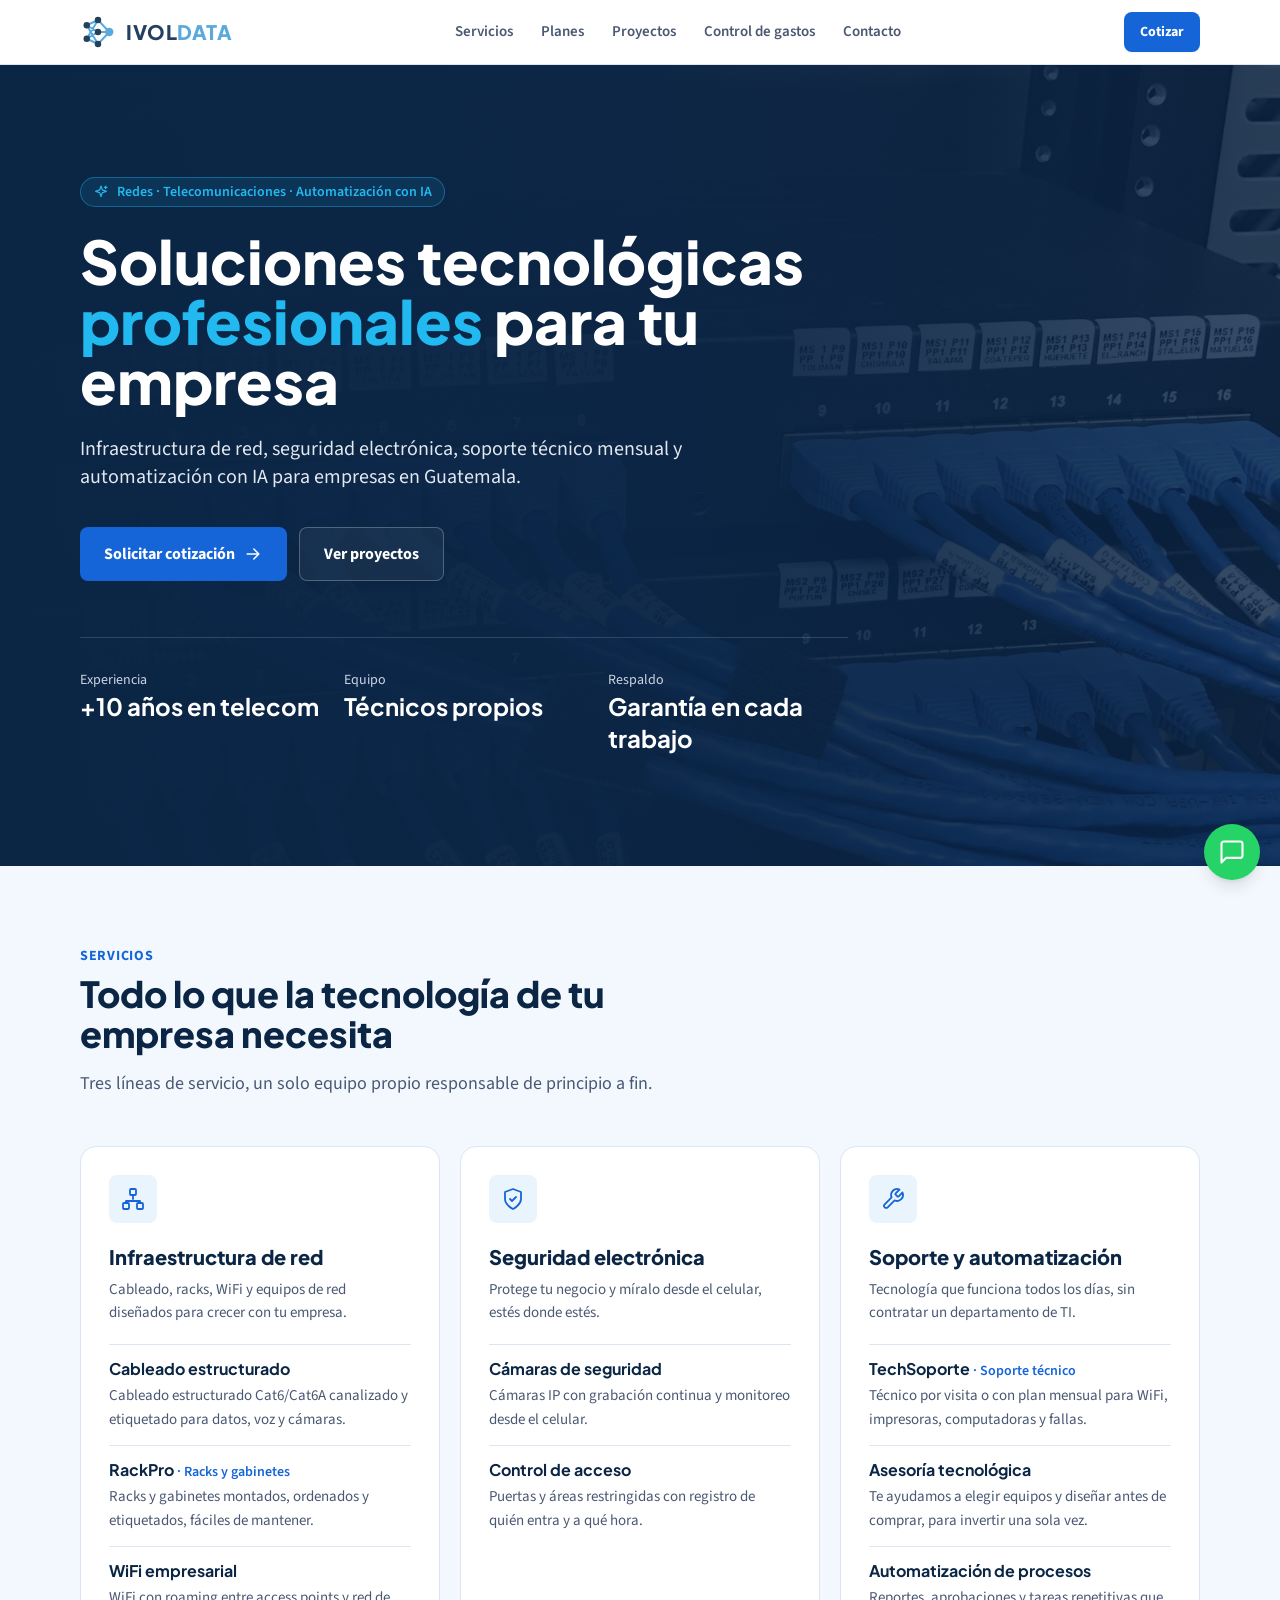
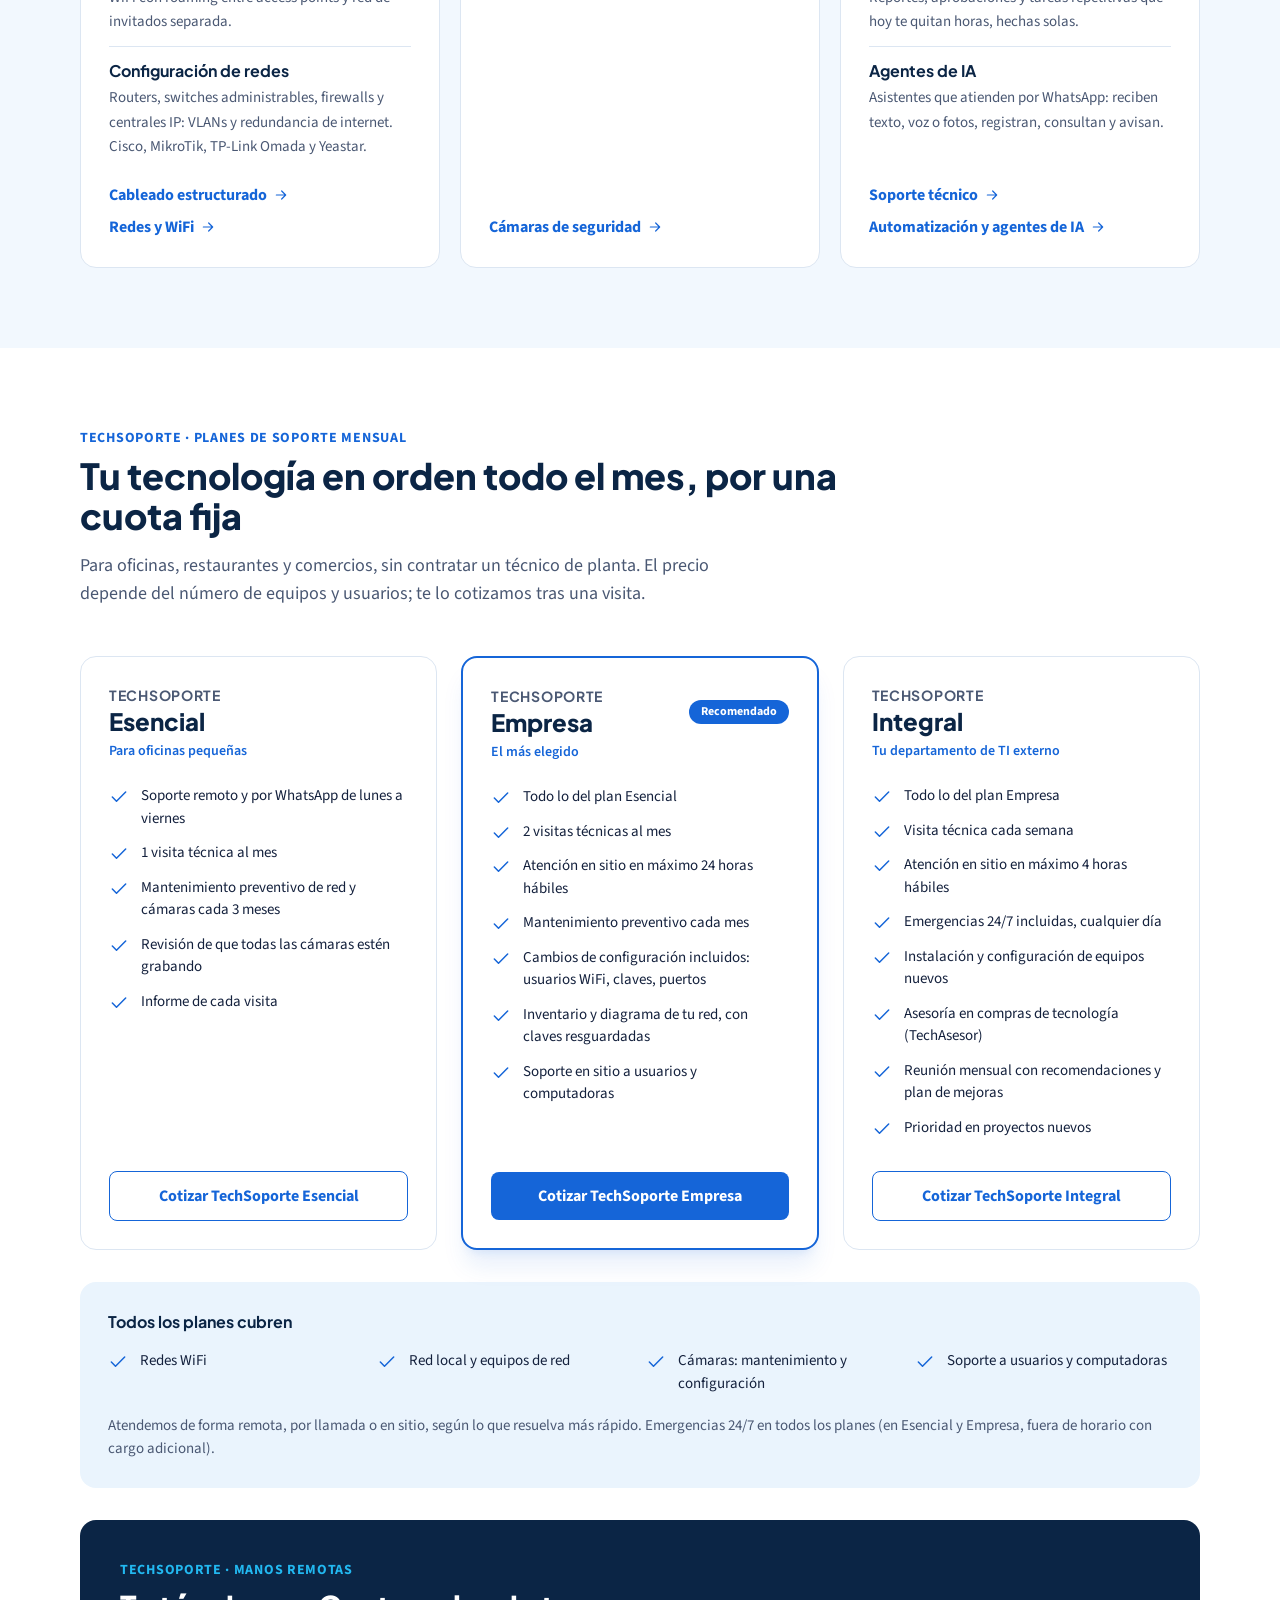
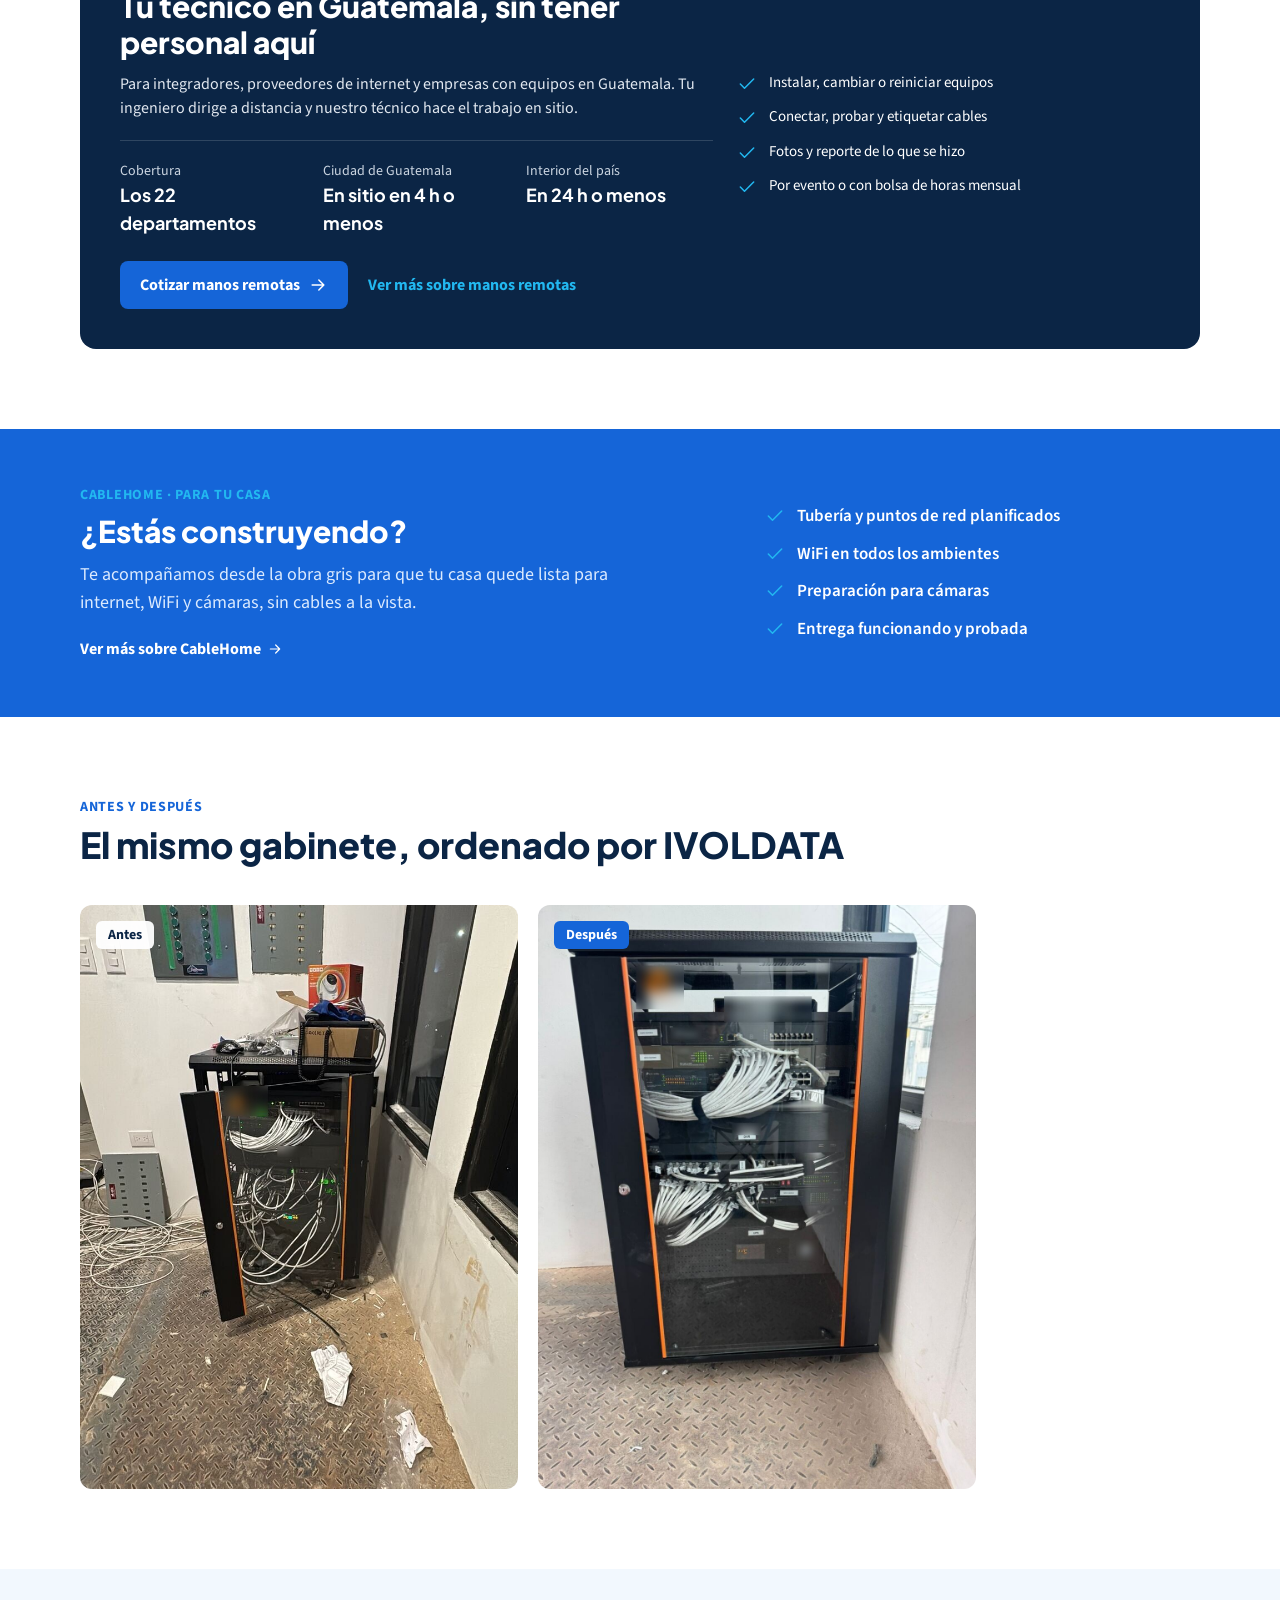
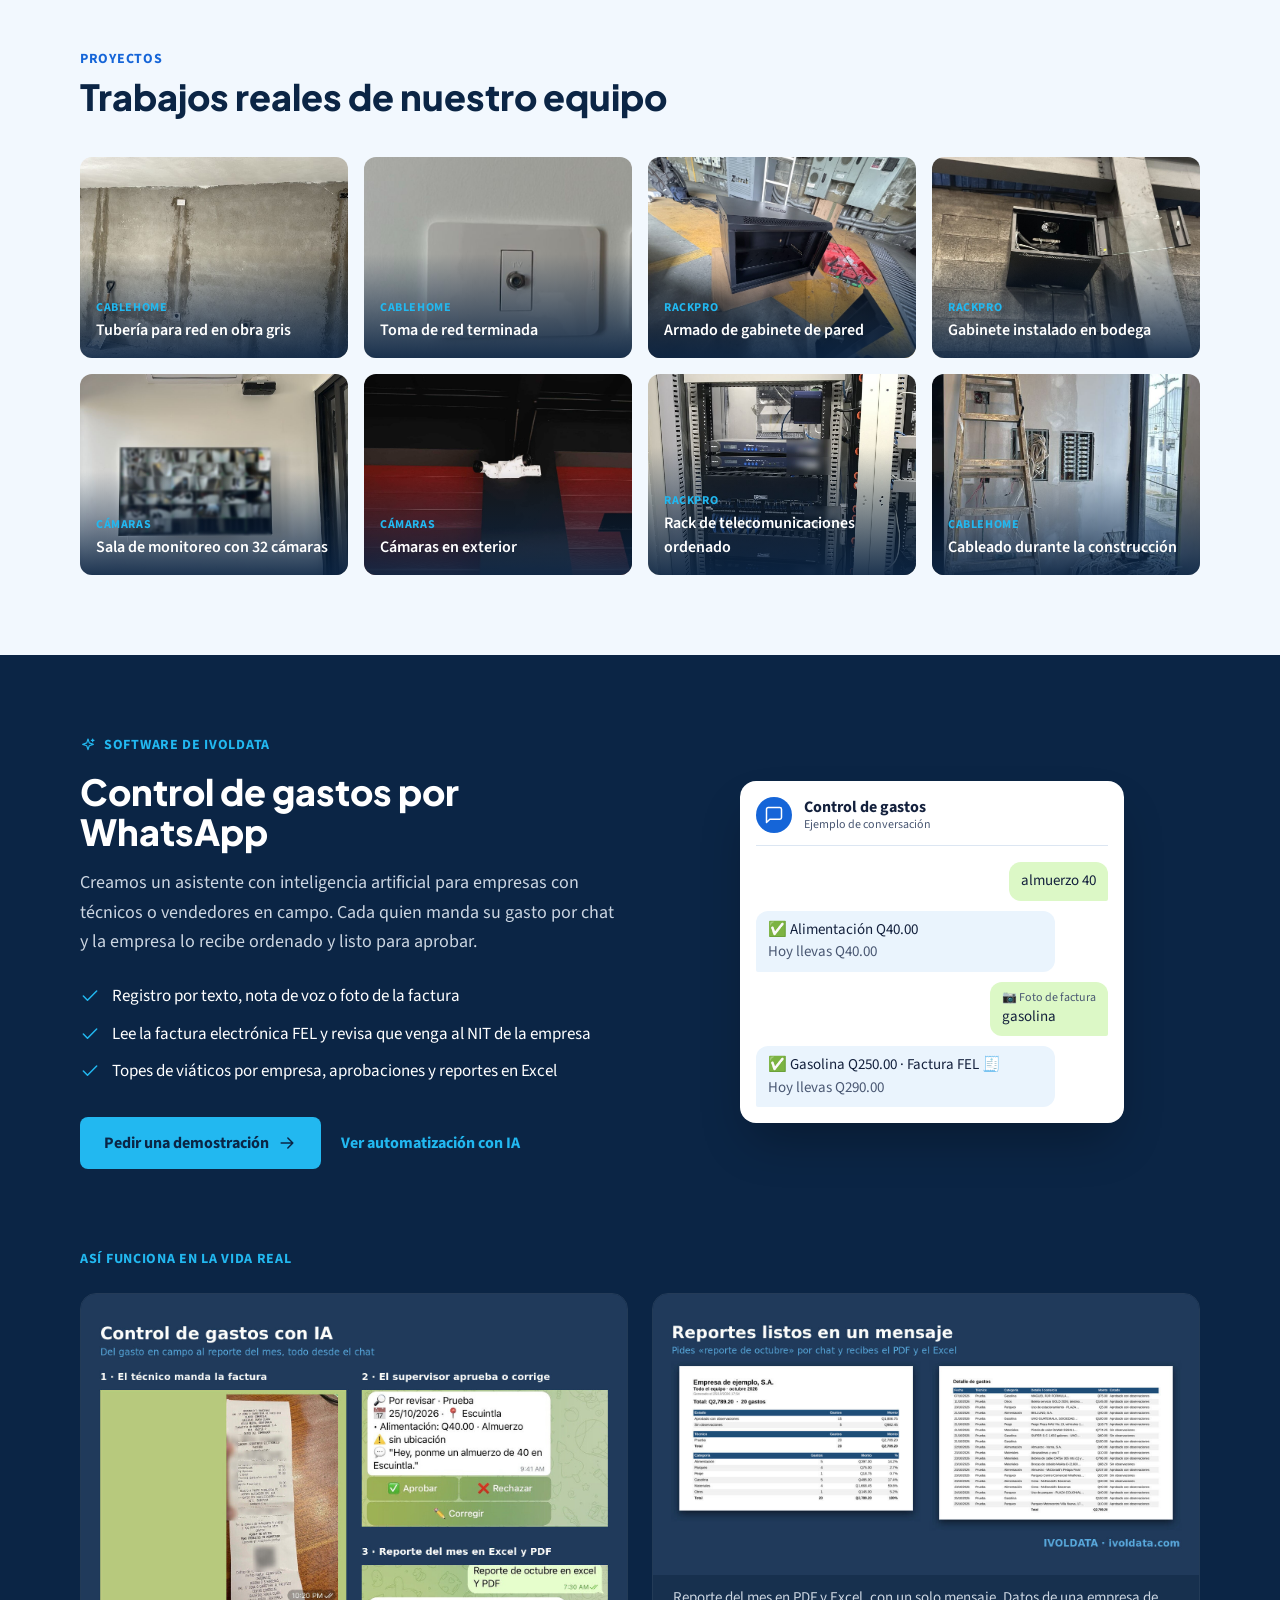
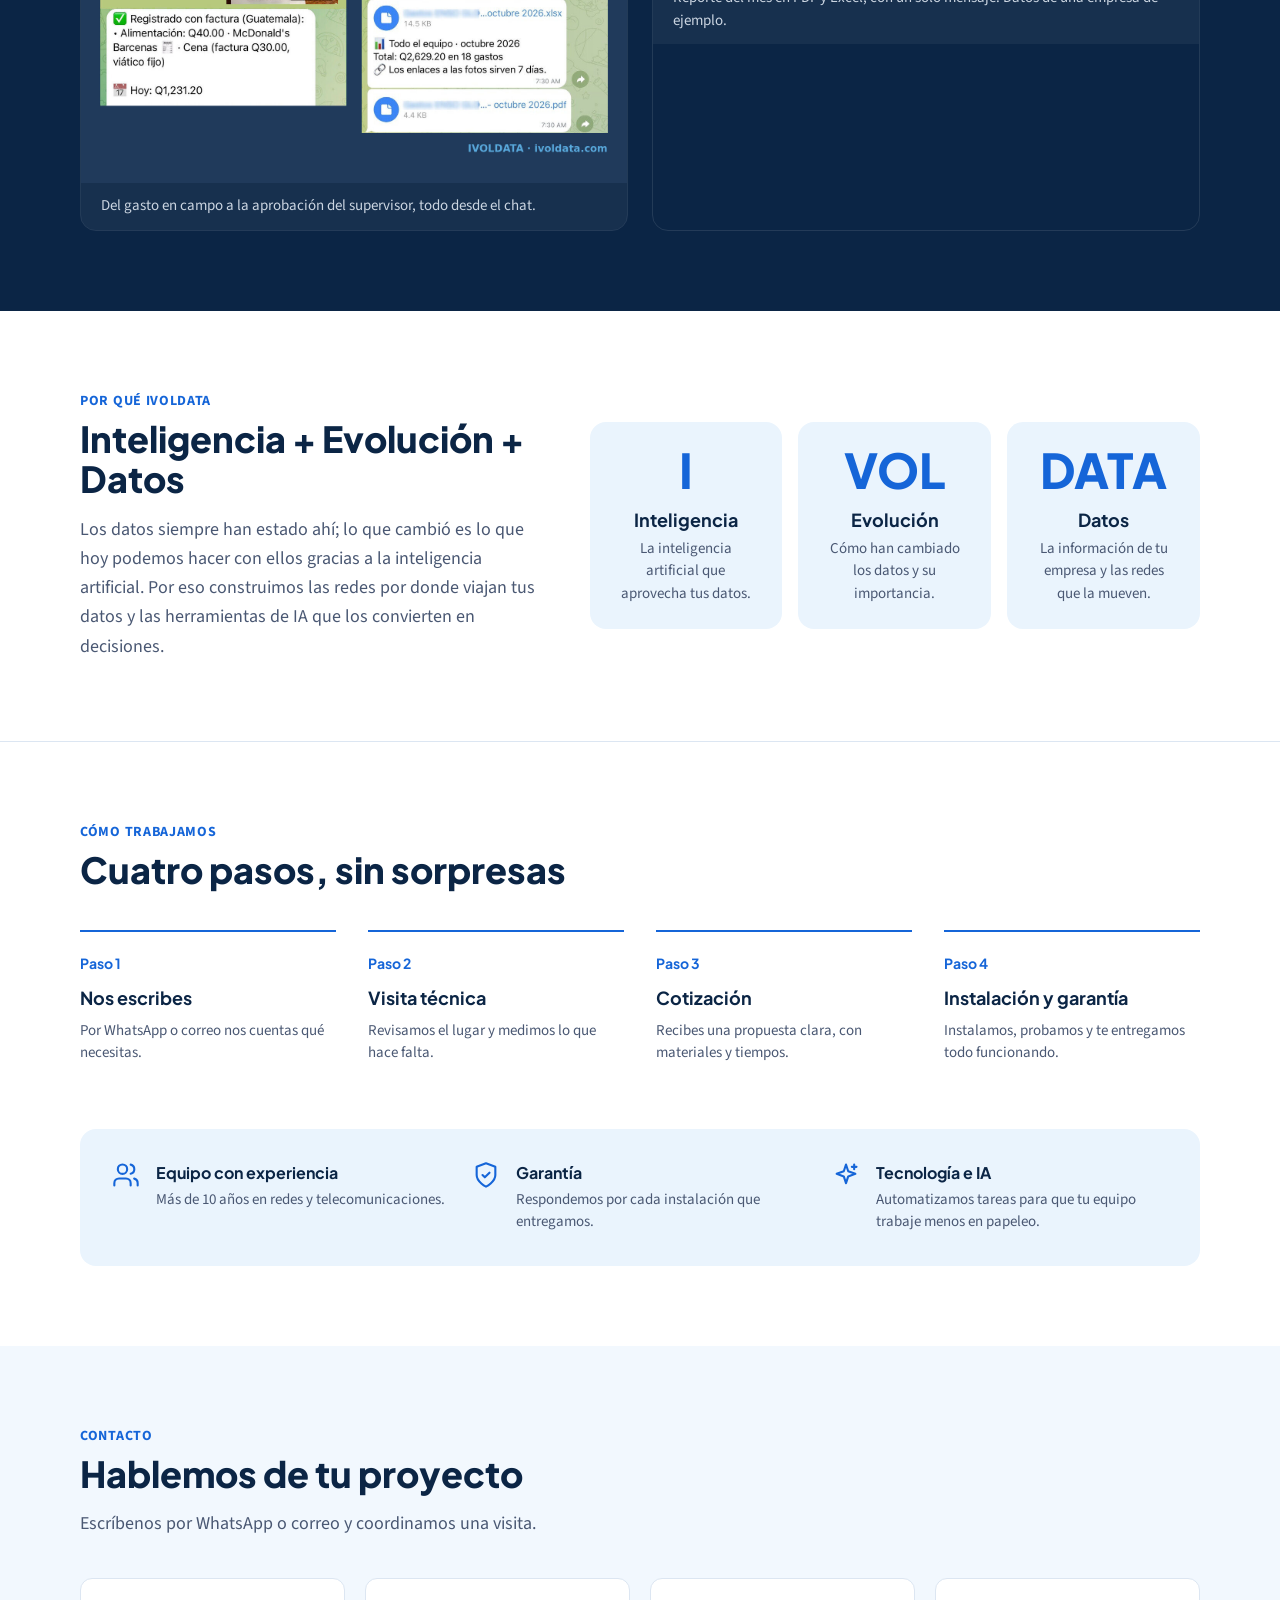
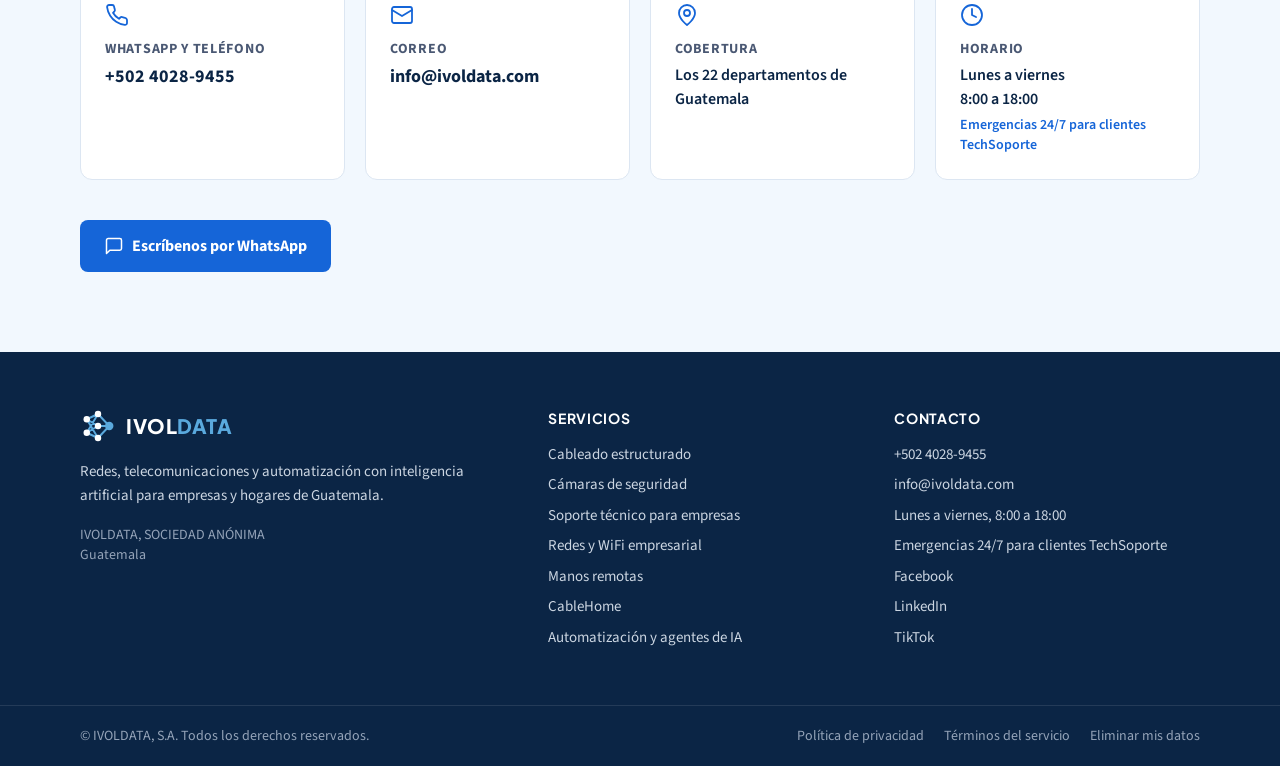
==== commit 9579b7d3: "Separar automatización de procesos y agentes de IA Co-Authored-By: Claude Opus 5.5 <noreply@anthropi" ====
--- a/index.html
+++ b/index.html
@@ -10,7 +10,7 @@
 <link rel="preconnect" href="https://fonts.googleapis.com">
 <link rel="preconnect" href="https://fonts.gstatic.com" crossorigin>
 <link rel="stylesheet" href="https://fonts.googleapis.com/css2?family=Plus+Jakarta+Sans:wght@600;700;800&family=Source+Sans+3:wght@400;600;700&display=swap">
-<link rel="stylesheet" href="css/sitio.css?v=202610302338">
+<link rel="stylesheet" href="css/sitio.css?v=202610311133">
 <link rel="canonical" href="https://ivoldata.com/">
 <meta property="og:type" content="website">
 <meta property="og:title" content="IVOLDATA | Redes, cámaras y soporte técnico en Guatemala">
@@ -18,7 +18,7 @@
 <meta property="og:url" content="https://ivoldata.com/">
 <meta property="og:image" content="https://ivoldata.com/img/hero-cables.jpg">
 <meta property="og:locale" content="es_GT">
-<script type="application/ld+json">{"@context": "https://schema.org", "@type": "ProfessionalService", "@id": "https://ivoldata.com/#empresa", "name": "IVOLDATA", "legalName": "IVOLDATA, SOCIEDAD ANÓNIMA", "url": "https://ivoldata.com/", "logo": "https://ivoldata.com/logos/logo-a-red-neuronal.svg", "image": "https://ivoldata.com/img/hero-cables.jpg", "description": "Empresa guatemalteca de tecnología para negocios: infraestructura de red, cámaras de seguridad, soporte técnico mensual (TechSoporte), manos remotas en los 22 departamentos y automatización con inteligencia artificial.", "telephone": "+502 4028 9455", "email": "info@ivoldata.com", "address": {"@type": "PostalAddress", "addressLocality": "Villa Nueva", "addressRegion": "Guatemala", "addressCountry": "GT"}, "areaServed": [{"@type": "AdministrativeArea", "name": "Guatemala, Guatemala"}, {"@type": "AdministrativeArea", "name": "Alta Verapaz, Guatemala"}, {"@type": "AdministrativeArea", "name": "Baja Verapaz, Guatemala"}, {"@type": "AdministrativeArea", "name": "Chimaltenango, Guatemala"}, {"@type": "AdministrativeArea", "name": "Chiquimula, Guatemala"}, {"@type": "AdministrativeArea", "name": "El Progreso, Guatemala"}, {"@type": "AdministrativeArea", "name": "Escuintla, Guatemala"}, {"@type": "AdministrativeArea", "name": "Huehuetenango, Guatemala"}, {"@type": "AdministrativeArea", "name": "Izabal, Guatemala"}, {"@type": "AdministrativeArea", "name": "Jalapa, Guatemala"}, {"@type": "AdministrativeArea", "name": "Jutiapa, Guatemala"}, {"@type": "AdministrativeArea", "name": "Petén, Guatemala"}, {"@type": "AdministrativeArea", "name": "Quetzaltenango, Guatemala"}, {"@type": "AdministrativeArea", "name": "Quiché, Guatemala"}, {"@type": "AdministrativeArea", "name": "Retalhuleu, Guatemala"}, {"@type": "AdministrativeArea", "name": "Sacatepéquez, Guatemala"}, {"@type": "AdministrativeArea", "name": "San Marcos, Guatemala"}, {"@type": "AdministrativeArea", "name": "Santa Rosa, Guatemala"}, {"@type": "AdministrativeArea", "name": "Sololá, Guatemala"}, {"@type": "AdministrativeArea", "name": "Suchitepéquez, Guatemala"}, {"@type": "AdministrativeArea", "name": "Totonicapán, Guatemala"}, {"@type": "AdministrativeArea", "name": "Zacapa, Guatemala"}], "openingHoursSpecification": [{"@type": "OpeningHoursSpecification", "dayOfWeek": ["Monday", "Tuesday", "Wednesday", "Thursday", "Friday"], "opens": "08:00", "closes": "18:00"}], "knowsAbout": ["Cisco", "MikroTik", "TP-Link Omada", "Yeastar", "redes WiFi", "cableado estructurado", "CCTV", "inteligencia artificial"], "hasOfferCatalog": {"@type": "OfferCatalog", "name": "Servicios de IVOLDATA", "itemListElement": [{"@type": "Offer", "itemOffered": {"@type": "Service", "name": "TechSoporte: planes de soporte técnico mensual"}}, {"@type": "Offer", "itemOffered": {"@type": "Service", "name": "TechSoporte Manos remotas: técnico en sitio en Guatemala"}}, {"@type": "Offer", "itemOffered": {"@type": "Service", "name": "Cableado estructurado Cat6/Cat6A"}}, {"@type": "Offer", "itemOffered": {"@type": "Service", "name": "RackPro: racks y gabinetes"}}, {"@type": "Offer", "itemOffered": {"@type": "Service", "name": "WiFi empresarial"}}, {"@type": "Offer", "itemOffered": {"@type": "Service", "name": "Configuración de redes: routers, switches, firewalls y centrales IP"}}, {"@type": "Offer", "itemOffered": {"@type": "Service", "name": "Cámaras de seguridad IP"}}, {"@type": "Offer", "itemOffered": {"@type": "Service", "name": "Control de acceso"}}, {"@type": "Offer", "itemOffered": {"@type": "Service", "name": "Asesoría tecnológica"}}, {"@type": "Offer", "itemOffered": {"@type": "Service", "name": "Automatización con inteligencia artificial"}}, {"@type": "Offer", "itemOffered": {"@type": "Service", "name": "Control de gastos por WhatsApp con IA"}}, {"@type": "Offer", "itemOffered": {"@type": "Service", "name": "CableHome: cableado para casas en construcción"}}]}, "sameAs": ["https://www.facebook.com/Ivoldata", "https://www.linkedin.com/company/ivoldata/", "https://www.tiktok.com/@ivoldata"]}</script>
+<script type="application/ld+json">{"@context": "https://schema.org", "@type": "ProfessionalService", "@id": "https://ivoldata.com/#empresa", "name": "IVOLDATA", "legalName": "IVOLDATA, SOCIEDAD ANÓNIMA", "url": "https://ivoldata.com/", "logo": "https://ivoldata.com/logos/logo-a-red-neuronal.svg", "image": "https://ivoldata.com/img/hero-cables.jpg", "description": "Empresa guatemalteca de tecnología para negocios: infraestructura de red, cámaras de seguridad, soporte técnico mensual (TechSoporte), manos remotas en los 22 departamentos y automatización con inteligencia artificial.", "telephone": "+502 4028 9455", "email": "info@ivoldata.com", "address": {"@type": "PostalAddress", "addressLocality": "Villa Nueva", "addressRegion": "Guatemala", "addressCountry": "GT"}, "areaServed": [{"@type": "AdministrativeArea", "name": "Guatemala, Guatemala"}, {"@type": "AdministrativeArea", "name": "Alta Verapaz, Guatemala"}, {"@type": "AdministrativeArea", "name": "Baja Verapaz, Guatemala"}, {"@type": "AdministrativeArea", "name": "Chimaltenango, Guatemala"}, {"@type": "AdministrativeArea", "name": "Chiquimula, Guatemala"}, {"@type": "AdministrativeArea", "name": "El Progreso, Guatemala"}, {"@type": "AdministrativeArea", "name": "Escuintla, Guatemala"}, {"@type": "AdministrativeArea", "name": "Huehuetenango, Guatemala"}, {"@type": "AdministrativeArea", "name": "Izabal, Guatemala"}, {"@type": "AdministrativeArea", "name": "Jalapa, Guatemala"}, {"@type": "AdministrativeArea", "name": "Jutiapa, Guatemala"}, {"@type": "AdministrativeArea", "name": "Petén, Guatemala"}, {"@type": "AdministrativeArea", "name": "Quetzaltenango, Guatemala"}, {"@type": "AdministrativeArea", "name": "Quiché, Guatemala"}, {"@type": "AdministrativeArea", "name": "Retalhuleu, Guatemala"}, {"@type": "AdministrativeArea", "name": "Sacatepéquez, Guatemala"}, {"@type": "AdministrativeArea", "name": "San Marcos, Guatemala"}, {"@type": "AdministrativeArea", "name": "Santa Rosa, Guatemala"}, {"@type": "AdministrativeArea", "name": "Sololá, Guatemala"}, {"@type": "AdministrativeArea", "name": "Suchitepéquez, Guatemala"}, {"@type": "AdministrativeArea", "name": "Totonicapán, Guatemala"}, {"@type": "AdministrativeArea", "name": "Zacapa, Guatemala"}], "openingHoursSpecification": [{"@type": "OpeningHoursSpecification", "dayOfWeek": ["Monday", "Tuesday", "Wednesday", "Thursday", "Friday"], "opens": "08:00", "closes": "18:00"}], "knowsAbout": ["Cisco", "MikroTik", "TP-Link Omada", "Yeastar", "redes WiFi", "cableado estructurado", "CCTV", "inteligencia artificial"], "hasOfferCatalog": {"@type": "OfferCatalog", "name": "Servicios de IVOLDATA", "itemListElement": [{"@type": "Offer", "itemOffered": {"@type": "Service", "name": "TechSoporte: planes de soporte técnico mensual"}}, {"@type": "Offer", "itemOffered": {"@type": "Service", "name": "TechSoporte Manos remotas: técnico en sitio en Guatemala"}}, {"@type": "Offer", "itemOffered": {"@type": "Service", "name": "Cableado estructurado Cat6/Cat6A"}}, {"@type": "Offer", "itemOffered": {"@type": "Service", "name": "RackPro: racks y gabinetes"}}, {"@type": "Offer", "itemOffered": {"@type": "Service", "name": "WiFi empresarial"}}, {"@type": "Offer", "itemOffered": {"@type": "Service", "name": "Configuración de redes: routers, switches, firewalls y centrales IP"}}, {"@type": "Offer", "itemOffered": {"@type": "Service", "name": "Cámaras de seguridad IP"}}, {"@type": "Offer", "itemOffered": {"@type": "Service", "name": "Control de acceso"}}, {"@type": "Offer", "itemOffered": {"@type": "Service", "name": "Asesoría tecnológica"}}, {"@type": "Offer", "itemOffered": {"@type": "Service", "name": "Automatización de procesos con inteligencia artificial"}}, {"@type": "Offer", "itemOffered": {"@type": "Service", "name": "Agentes de IA para empresas"}}, {"@type": "Offer", "itemOffered": {"@type": "Service", "name": "Control de gastos por WhatsApp con IA"}}, {"@type": "Offer", "itemOffered": {"@type": "Service", "name": "CableHome: cableado para casas en construcción"}}]}, "sameAs": ["https://www.facebook.com/Ivoldata", "https://www.linkedin.com/company/ivoldata/", "https://www.tiktok.com/@ivoldata"]}</script>
 </head>
 <body class="bg-white font-texto text-tinta antialiased">
 <header class="sticky top-[env(safe-area-inset-top,0px)] z-40 border-b border-linea bg-white/95 backdrop-blur">
@@ -78,8 +78,8 @@
         <span class="grid h-12 w-12 place-items-center rounded-lg bg-hielo text-azul"><svg class="h-6 w-6" viewBox="0 0 24 24" fill="none" stroke="currentColor" stroke-width="1.8" stroke-linecap="round" stroke-linejoin="round" aria-hidden="true"><path d="M14.7 6.3a1 1 0 0 0 0 1.4l1.6 1.6a1 1 0 0 0 1.4 0l3.8-3.8a6 6 0 0 1-7.9 7.9l-6.9 6.9a2.1 2.1 0 0 1-3-3l6.9-6.9a6 6 0 0 1 7.9-7.9z"/></svg></span>
         <h3 class="mt-5 font-display text-xl font-extrabold text-marino">Soporte y automatización</h3>
         <p class="mt-2 text-[15px] text-gris">Tecnología que funciona todos los días, sin contratar un departamento de TI.</p>
-        <ul class="mt-5 grid gap-3"><li class="border-t border-linea pt-3"><span class="font-display font-bold text-marino">TechSoporte</span> <span class="text-sm font-semibold text-azul">· Soporte técnico</span><span class="mt-0.5 block text-[15px] leading-relaxed text-gris">Técnico por visita o con plan mensual para WiFi, impresoras, computadoras y fallas.</span></li><li class="border-t border-linea pt-3"><span class="font-display font-bold text-marino">Asesoría tecnológica</span><span class="mt-0.5 block text-[15px] leading-relaxed text-gris">Te ayudamos a elegir equipos y diseñar antes de comprar, para invertir una sola vez.</span></li><li class="border-t border-linea pt-3"><span class="font-display font-bold text-marino">Automatización con IA</span><span class="mt-0.5 block text-[15px] leading-relaxed text-gris">Reportes, control de gastos por WhatsApp y procesos repetitivos que hoy te quitan horas.</span></li></ul>
-        <div class="mt-auto flex flex-wrap gap-x-5 gap-y-2 pt-6"><a href="soporte-tecnico.html" class="inline-flex items-center gap-1.5 font-bold text-azul hover:text-azul-oscuro">Soporte técnico <svg class="h-4 w-4" viewBox="0 0 24 24" fill="none" stroke="currentColor" stroke-width="1.8" stroke-linecap="round" stroke-linejoin="round" aria-hidden="true"><path d="M5 12h14M13 6l6 6-6 6"/></svg></a><a href="automatizacion-ia.html" class="inline-flex items-center gap-1.5 font-bold text-azul hover:text-azul-oscuro">Automatización con IA <svg class="h-4 w-4" viewBox="0 0 24 24" fill="none" stroke="currentColor" stroke-width="1.8" stroke-linecap="round" stroke-linejoin="round" aria-hidden="true"><path d="M5 12h14M13 6l6 6-6 6"/></svg></a></div>
+        <ul class="mt-5 grid gap-3"><li class="border-t border-linea pt-3"><span class="font-display font-bold text-marino">TechSoporte</span> <span class="text-sm font-semibold text-azul">· Soporte técnico</span><span class="mt-0.5 block text-[15px] leading-relaxed text-gris">Técnico por visita o con plan mensual para WiFi, impresoras, computadoras y fallas.</span></li><li class="border-t border-linea pt-3"><span class="font-display font-bold text-marino">Asesoría tecnológica</span><span class="mt-0.5 block text-[15px] leading-relaxed text-gris">Te ayudamos a elegir equipos y diseñar antes de comprar, para invertir una sola vez.</span></li><li class="border-t border-linea pt-3"><span class="font-display font-bold text-marino">Automatización de procesos</span><span class="mt-0.5 block text-[15px] leading-relaxed text-gris">Reportes, aprobaciones y tareas repetitivas que hoy te quitan horas, hechas solas.</span></li><li class="border-t border-linea pt-3"><span class="font-display font-bold text-marino">Agentes de IA</span><span class="mt-0.5 block text-[15px] leading-relaxed text-gris">Asistentes que atienden por WhatsApp: reciben texto, voz o fotos, registran, consultan y avisan.</span></li></ul>
+        <div class="mt-auto flex flex-wrap gap-x-5 gap-y-2 pt-6"><a href="soporte-tecnico.html" class="inline-flex items-center gap-1.5 font-bold text-azul hover:text-azul-oscuro">Soporte técnico <svg class="h-4 w-4" viewBox="0 0 24 24" fill="none" stroke="currentColor" stroke-width="1.8" stroke-linecap="round" stroke-linejoin="round" aria-hidden="true"><path d="M5 12h14M13 6l6 6-6 6"/></svg></a><a href="automatizacion-ia.html" class="inline-flex items-center gap-1.5 font-bold text-azul hover:text-azul-oscuro">Automatización y agentes de IA <svg class="h-4 w-4" viewBox="0 0 24 24" fill="none" stroke="currentColor" stroke-width="1.8" stroke-linecap="round" stroke-linejoin="round" aria-hidden="true"><path d="M5 12h14M13 6l6 6-6 6"/></svg></a></div>
       </article>
     </div>
   </div>
@@ -298,7 +298,7 @@
         <li><a class="hover:text-white" href="redes-y-wifi.html">Redes y WiFi empresarial</a></li>
         <li><a class="hover:text-white" href="manos-remotas.html">Manos remotas</a></li>
         <li><a class="hover:text-white" href="cablehome.html">CableHome</a></li>
-        <li><a class="hover:text-white" href="automatizacion-ia.html">Automatización con IA</a></li>
+        <li><a class="hover:text-white" href="automatizacion-ia.html">Automatización y agentes de IA</a></li>
       </ul>
     </div>
     <div>
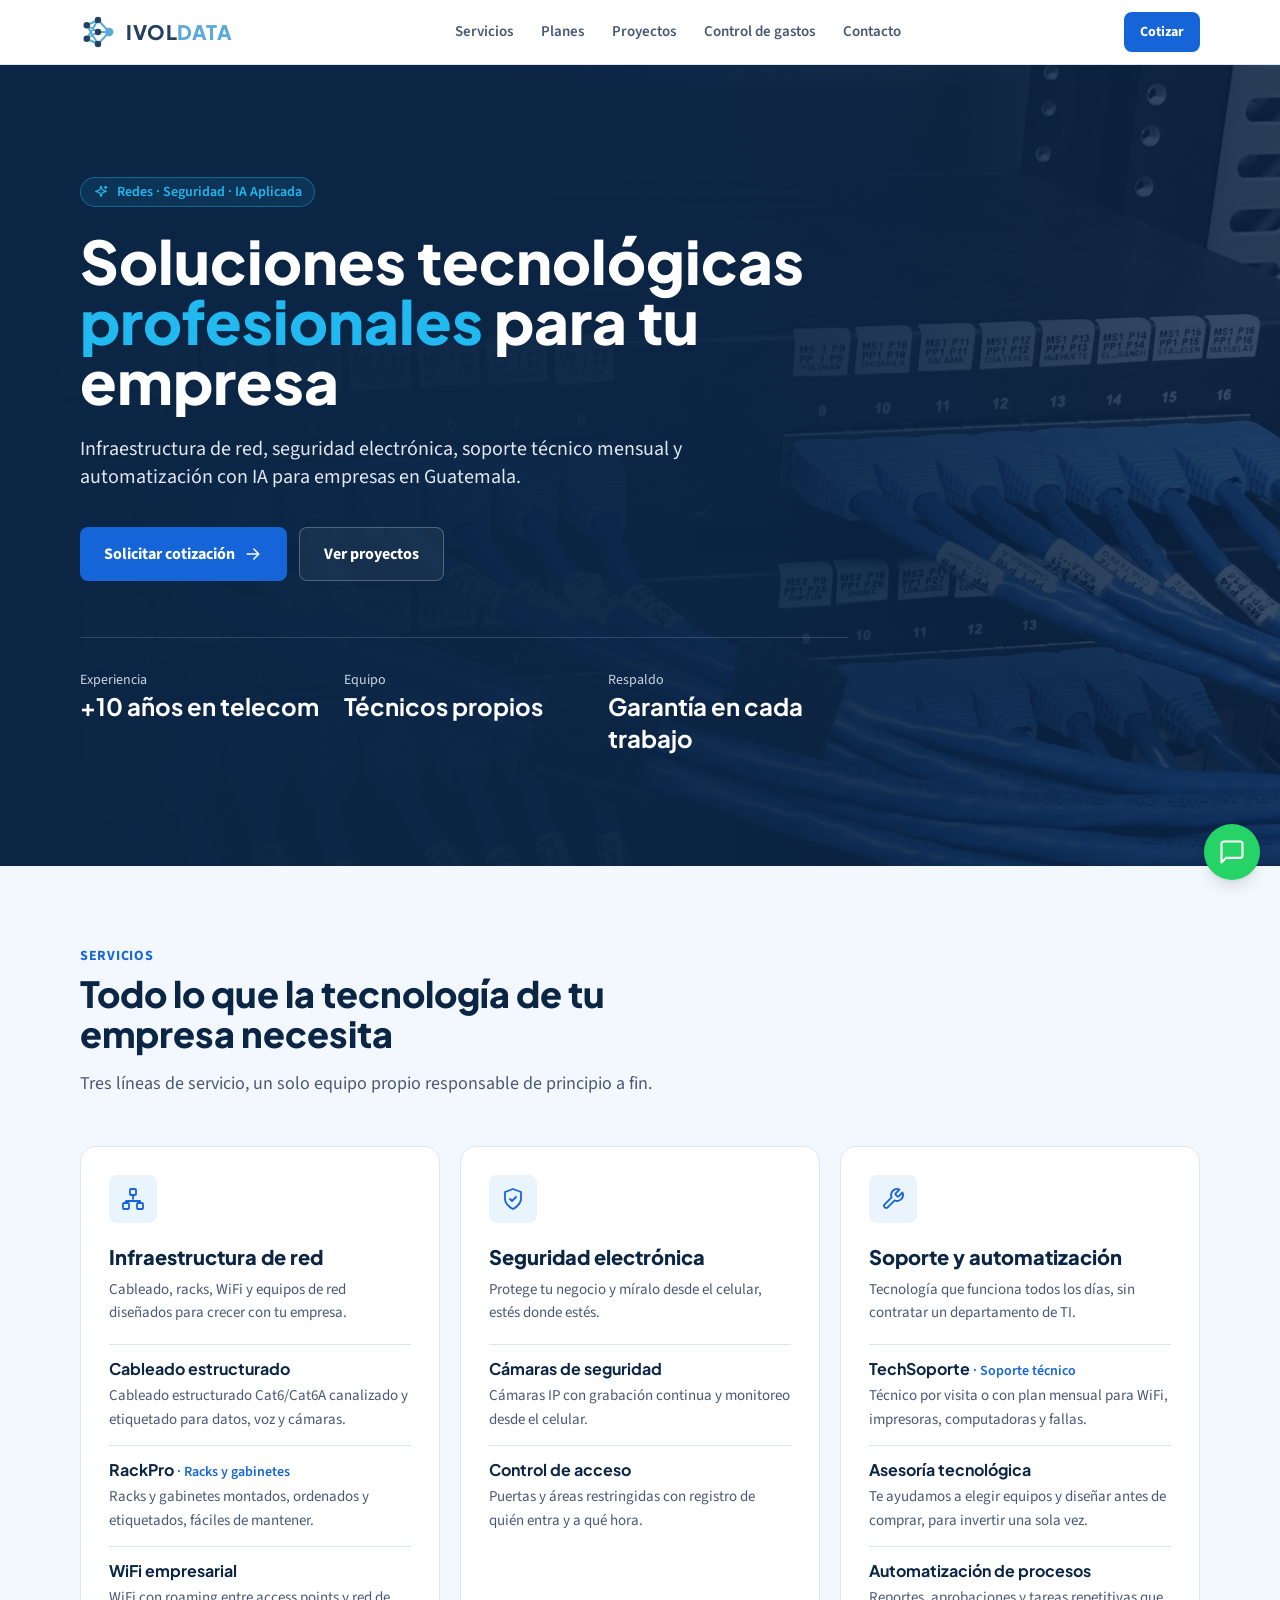
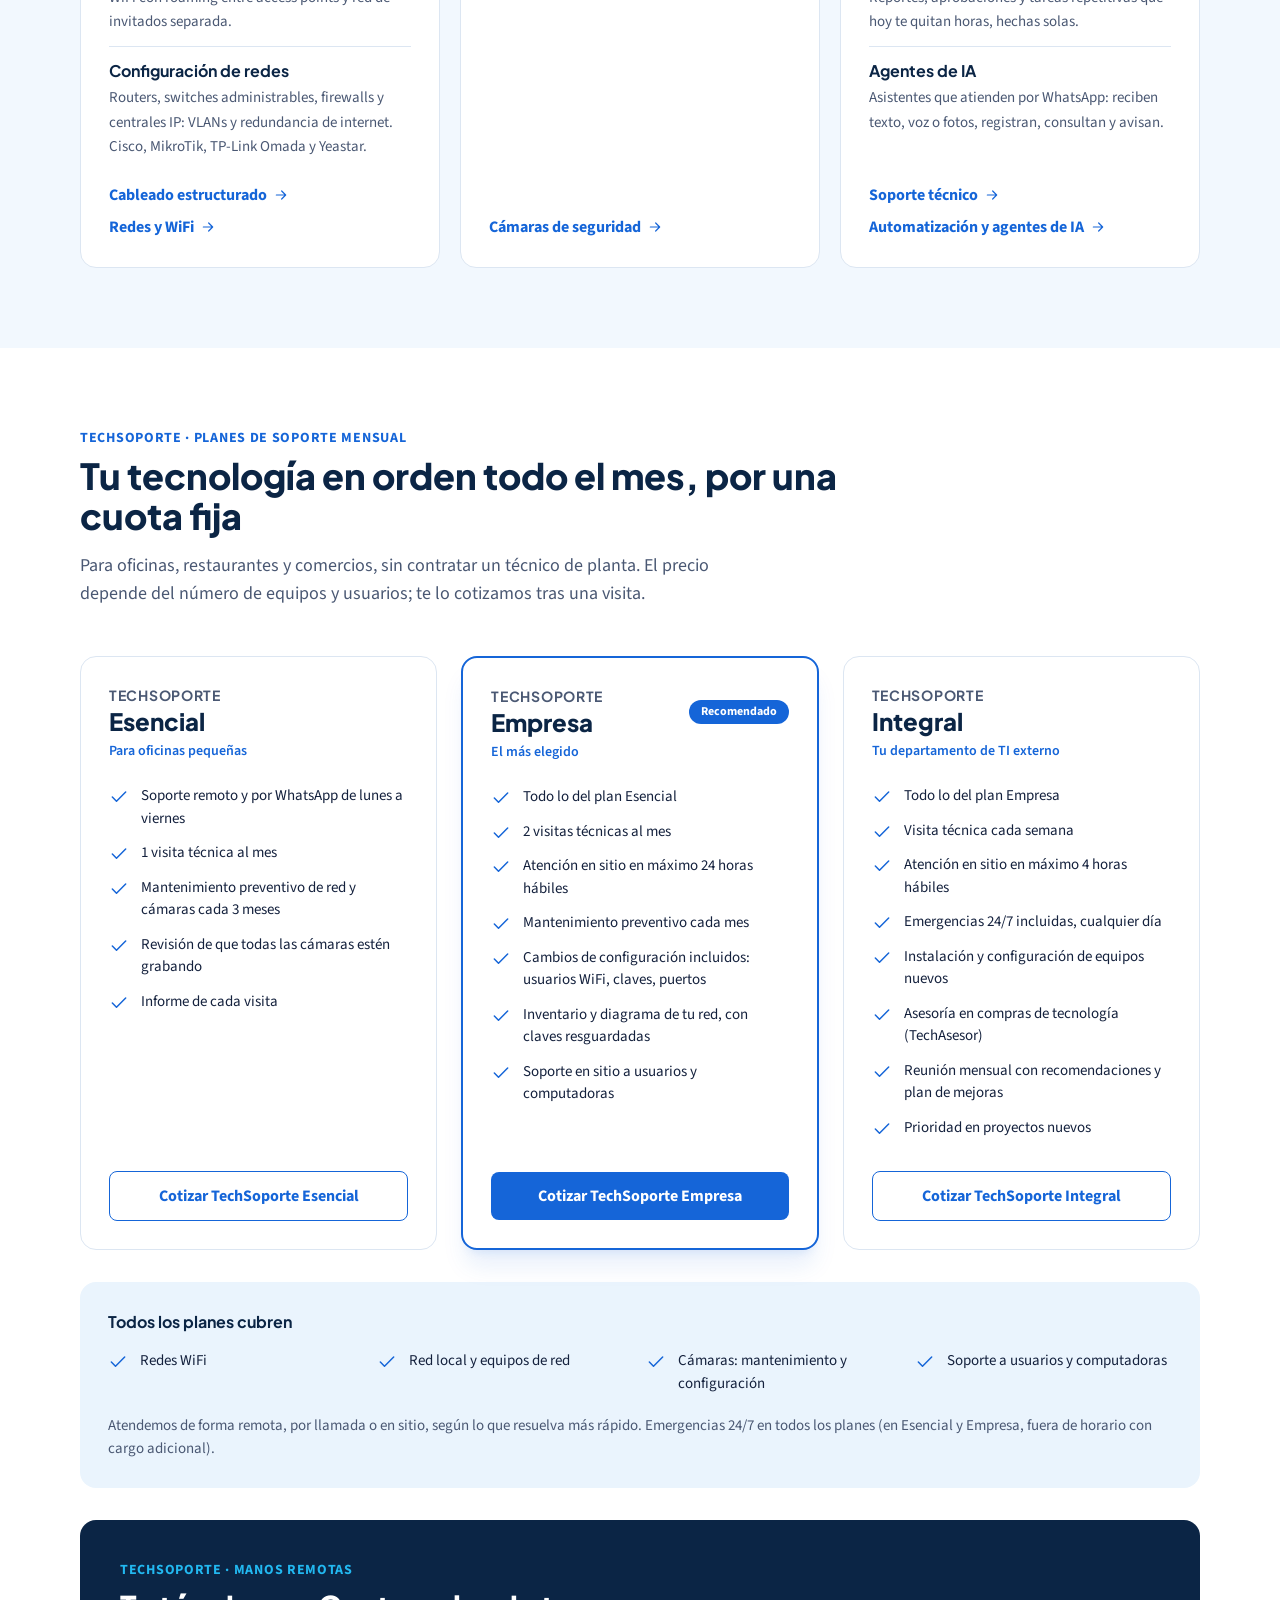
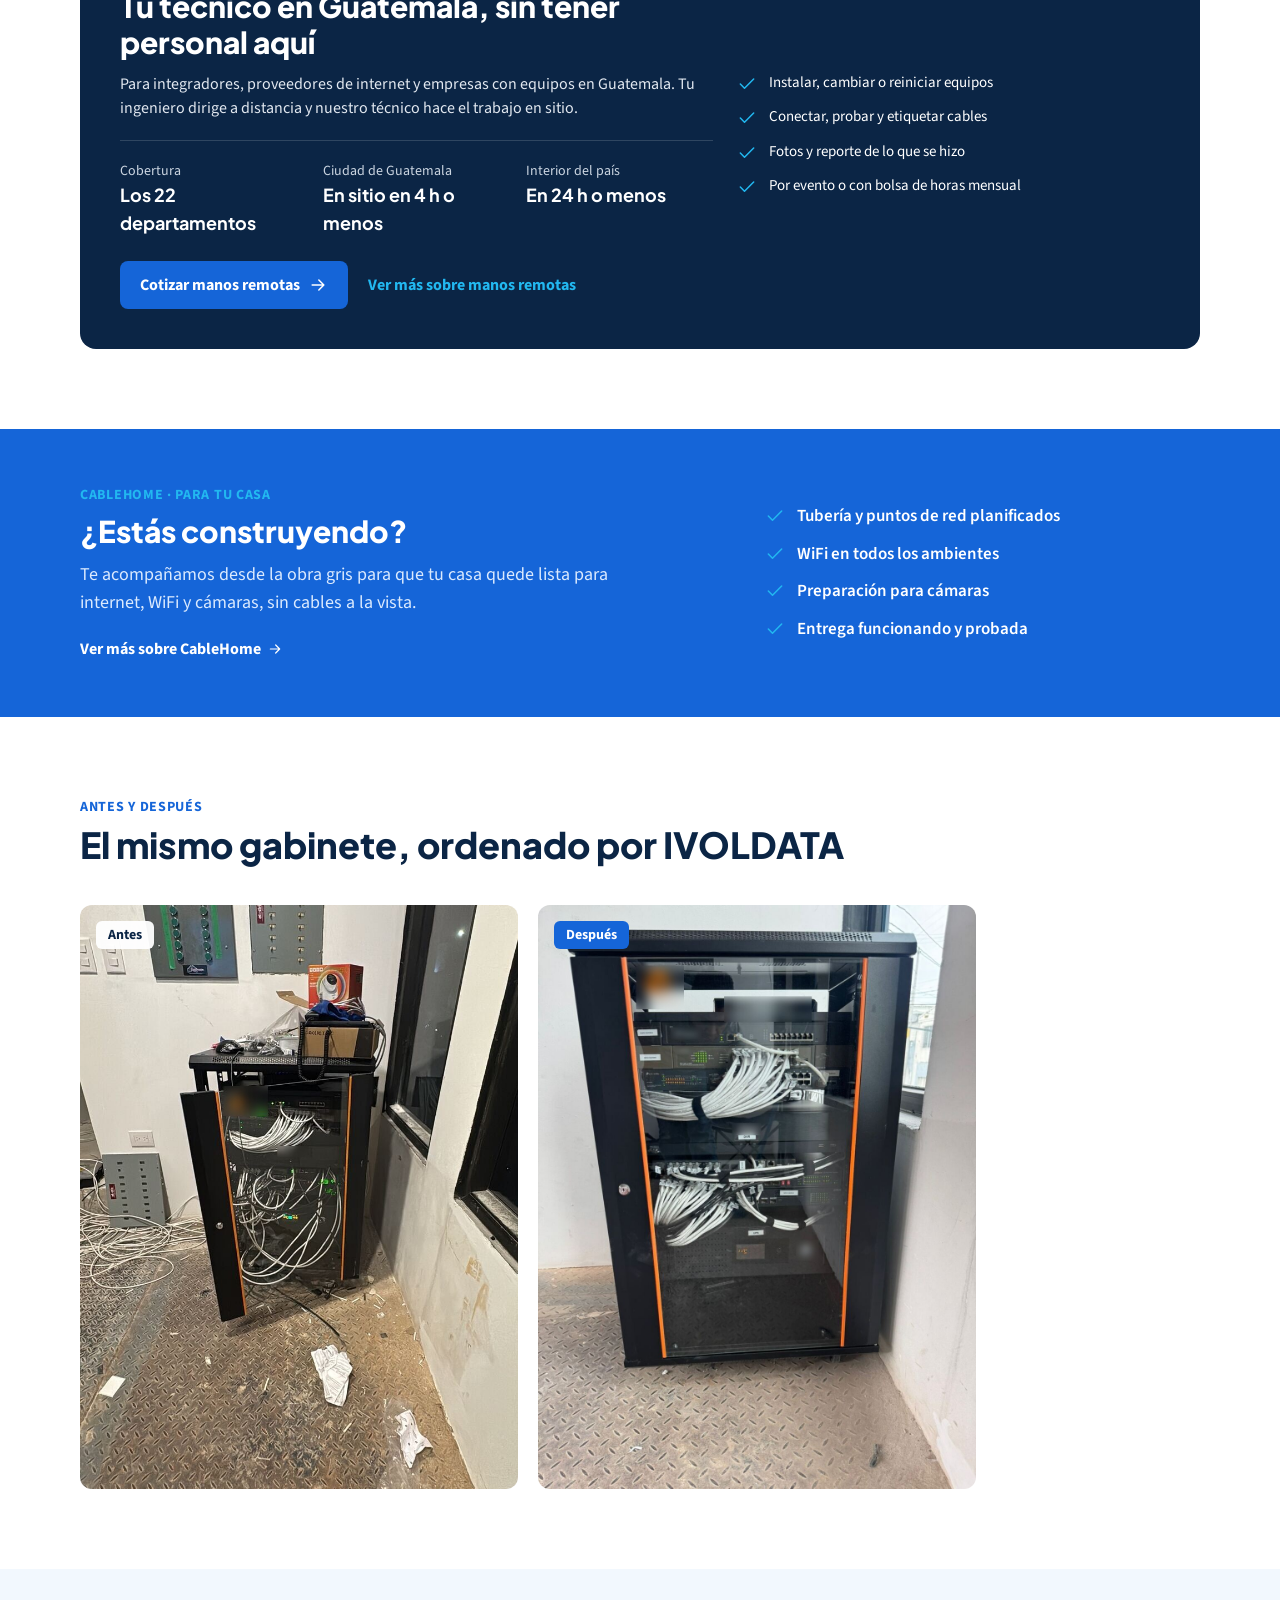
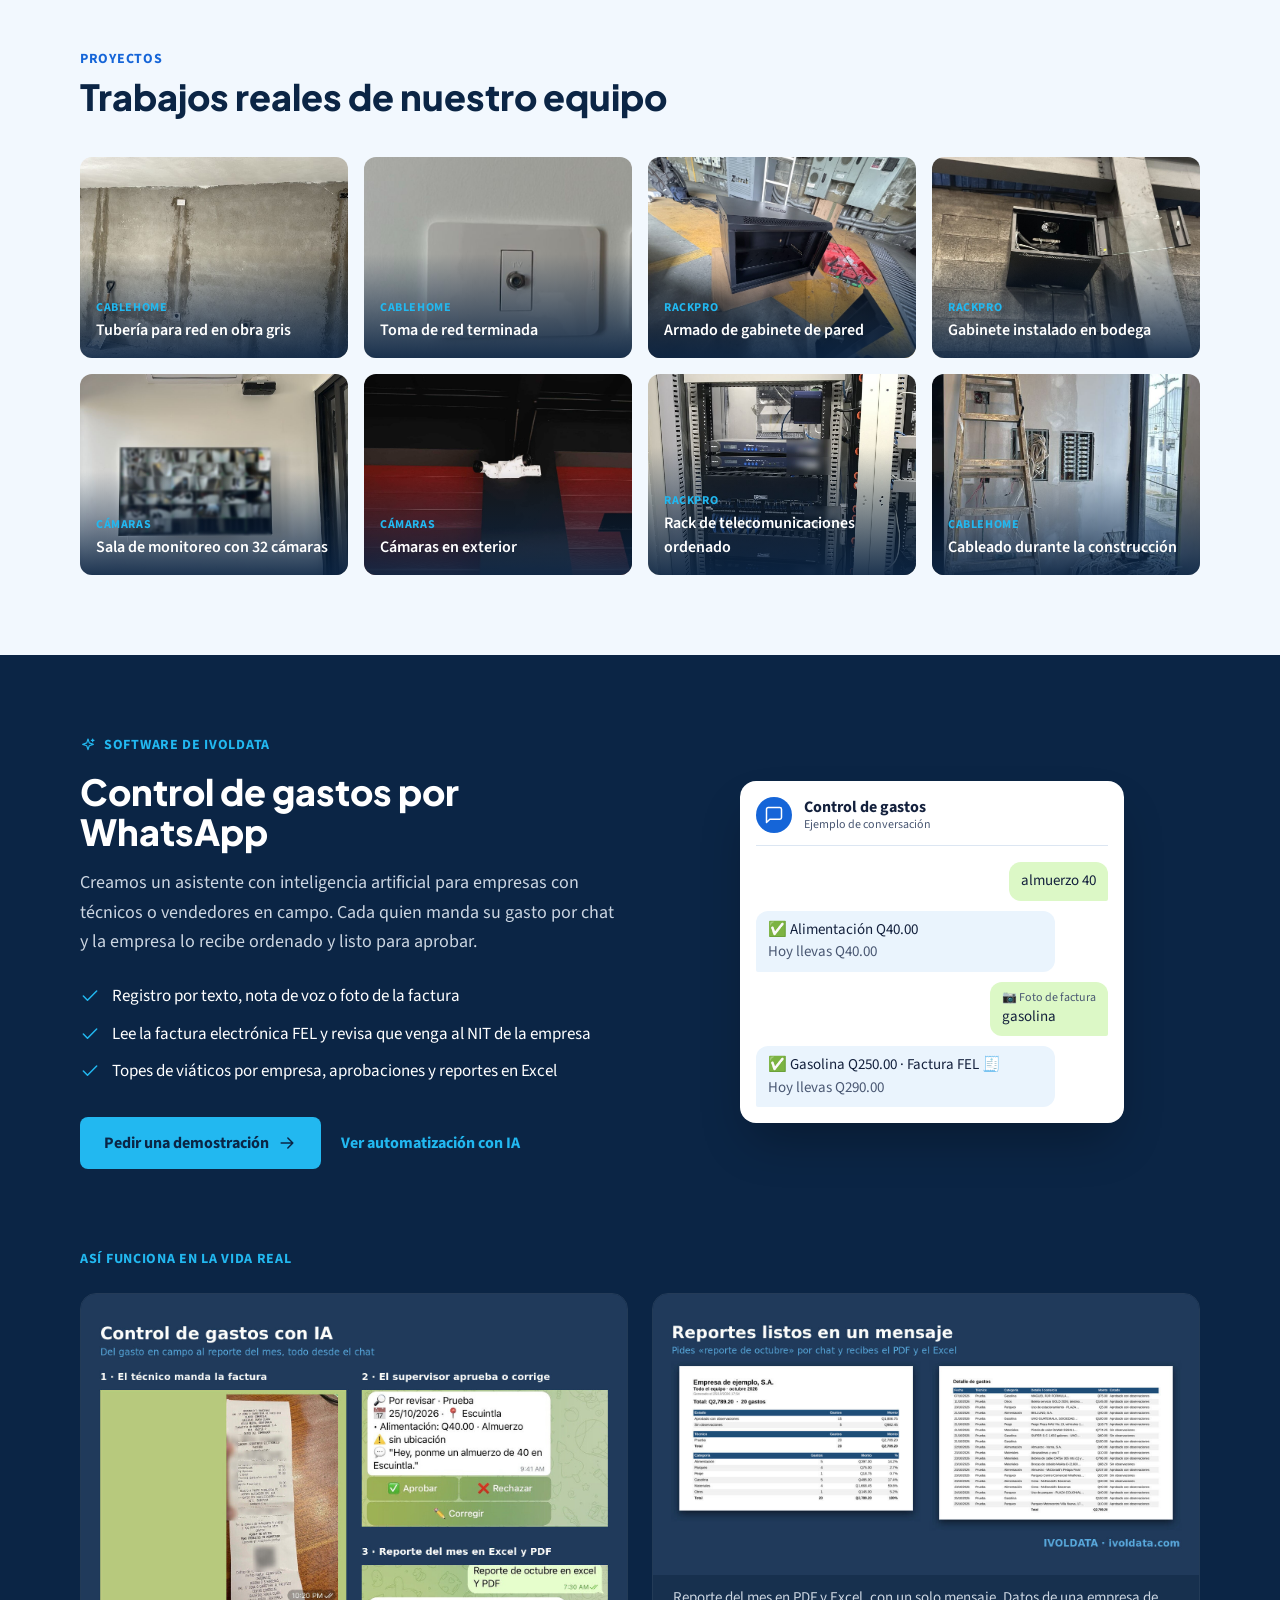
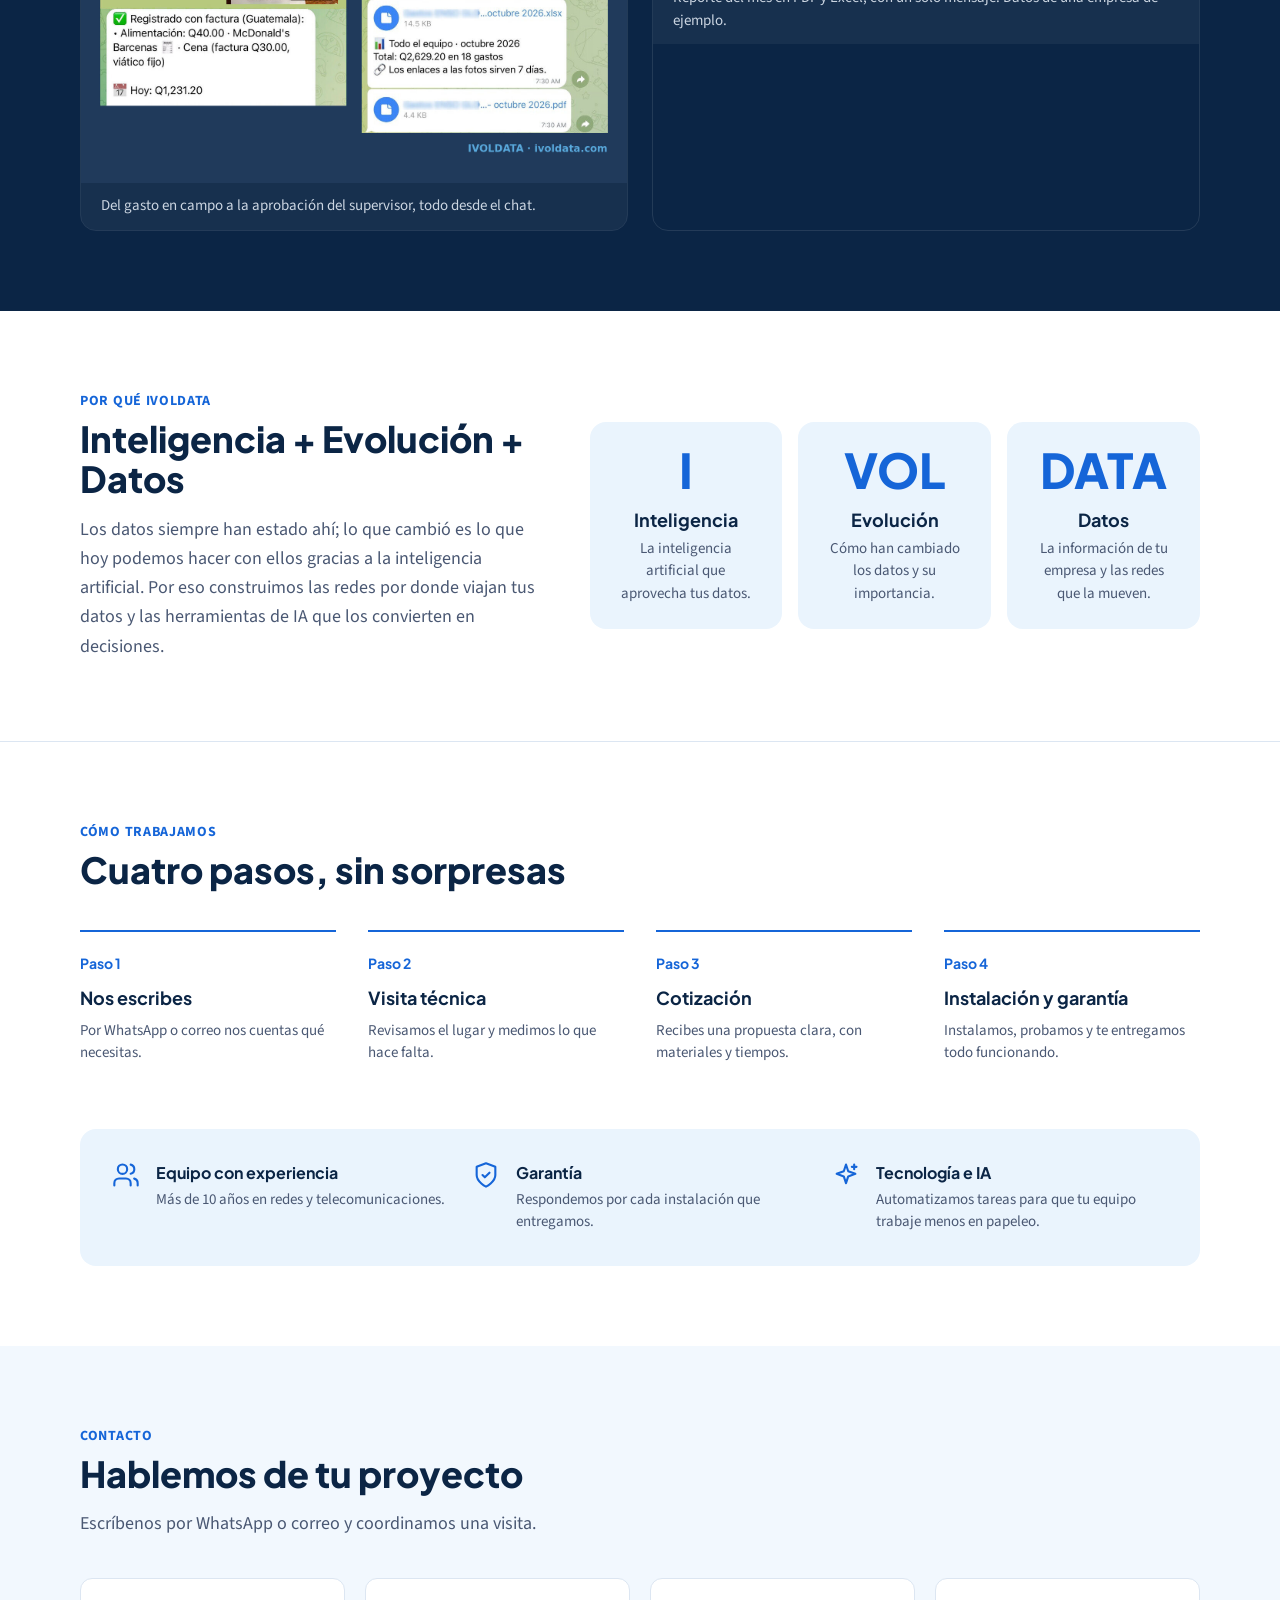
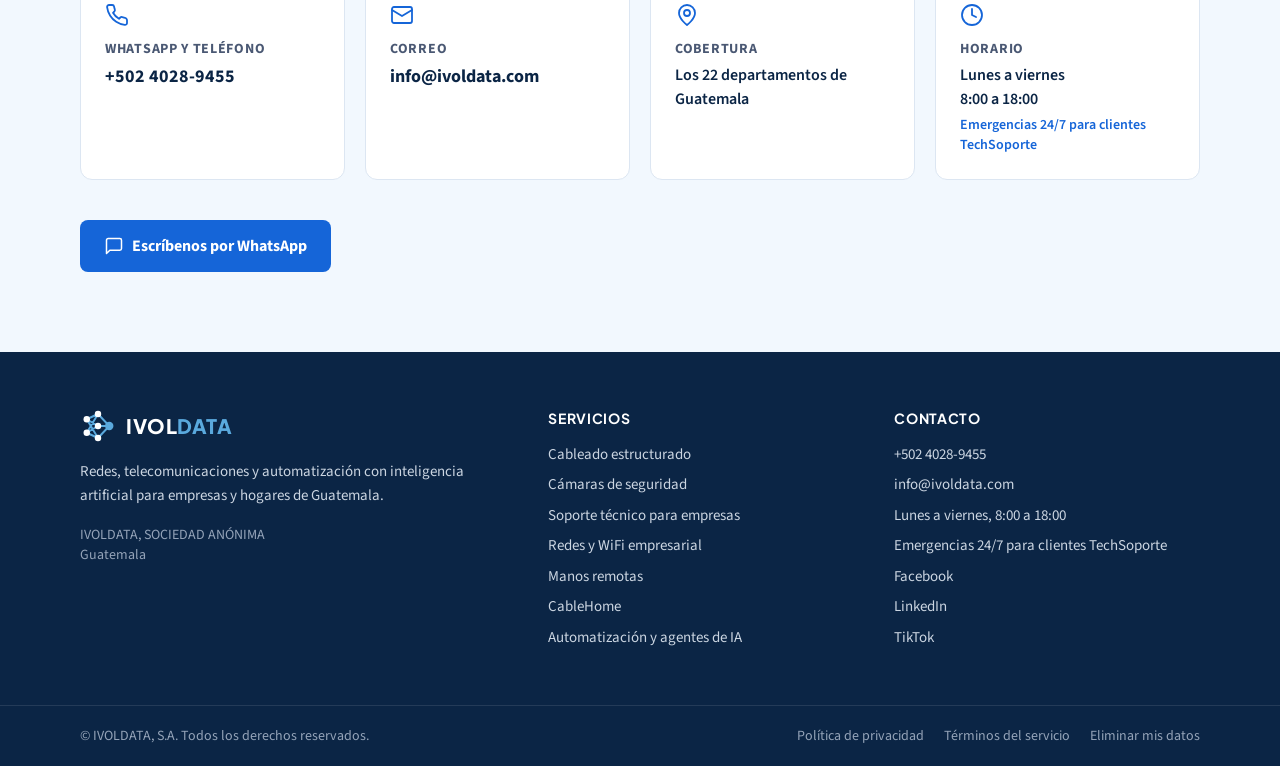
==== commit d2711a63: "Frase de marca: Redes · Seguridad · IA Aplicada Co-Authored-By: Claude Opus 5.5 <noreply@anthropic.c" ====
--- a/index.html
+++ b/index.html
@@ -10,7 +10,7 @@
 <link rel="preconnect" href="https://fonts.googleapis.com">
 <link rel="preconnect" href="https://fonts.gstatic.com" crossorigin>
 <link rel="stylesheet" href="https://fonts.googleapis.com/css2?family=Plus+Jakarta+Sans:wght@600;700;800&family=Source+Sans+3:wght@400;600;700&display=swap">
-<link rel="stylesheet" href="css/sitio.css?v=202610311133">
+<link rel="stylesheet" href="css/sitio.css?v=202610311312">
 <link rel="canonical" href="https://ivoldata.com/">
 <meta property="og:type" content="website">
 <meta property="og:title" content="IVOLDATA | Redes, cámaras y soporte técnico en Guatemala">
@@ -39,7 +39,7 @@
   <img src="img/hero-cables.jpg" alt="" class="absolute inset-0 h-full w-full object-cover opacity-30">
   <div class="absolute inset-0 bg-gradient-to-r from-marino via-marino/90 to-marino/40"></div>
   <div class="gutter relative mx-auto max-w-6xl py-20 md:py-28">
-    <p class="inline-flex items-center gap-2 rounded-full border border-celeste/40 bg-celeste/10 px-3 py-1 text-sm font-semibold text-celeste"><svg class="h-4 w-4" viewBox="0 0 24 24" fill="none" stroke="currentColor" stroke-width="1.8" stroke-linecap="round" stroke-linejoin="round" aria-hidden="true"><path d="M12 3l1.9 5.8L20 11l-6.1 2.2L12 19l-1.9-5.8L4 11l6.1-2.2z"/><path d="M19 3v4M17 5h4"/></svg> Redes · Telecomunicaciones · Automatización con IA</p>
+    <p class="inline-flex items-center gap-2 rounded-full border border-celeste/40 bg-celeste/10 px-3 py-1 text-sm font-semibold text-celeste"><svg class="h-4 w-4" viewBox="0 0 24 24" fill="none" stroke="currentColor" stroke-width="1.8" stroke-linecap="round" stroke-linejoin="round" aria-hidden="true"><path d="M12 3l1.9 5.8L20 11l-6.1 2.2L12 19l-1.9-5.8L4 11l6.1-2.2z"/><path d="M19 3v4M17 5h4"/></svg> Redes · Seguridad · IA Aplicada</p>
     <h1 class="mt-6 max-w-3xl font-display text-4xl font-extrabold leading-[1.1] md:text-6xl">Soluciones tecnológicas <span class="text-celeste">profesionales</span> para tu empresa</h1>
     <p class="mt-6 max-w-2xl text-lg leading-relaxed text-slate-200 md:text-xl">Infraestructura de red, seguridad electrónica, soporte técnico mensual y automatización con IA para empresas en Guatemala.</p>
     <div class="mt-9 flex flex-wrap gap-3">
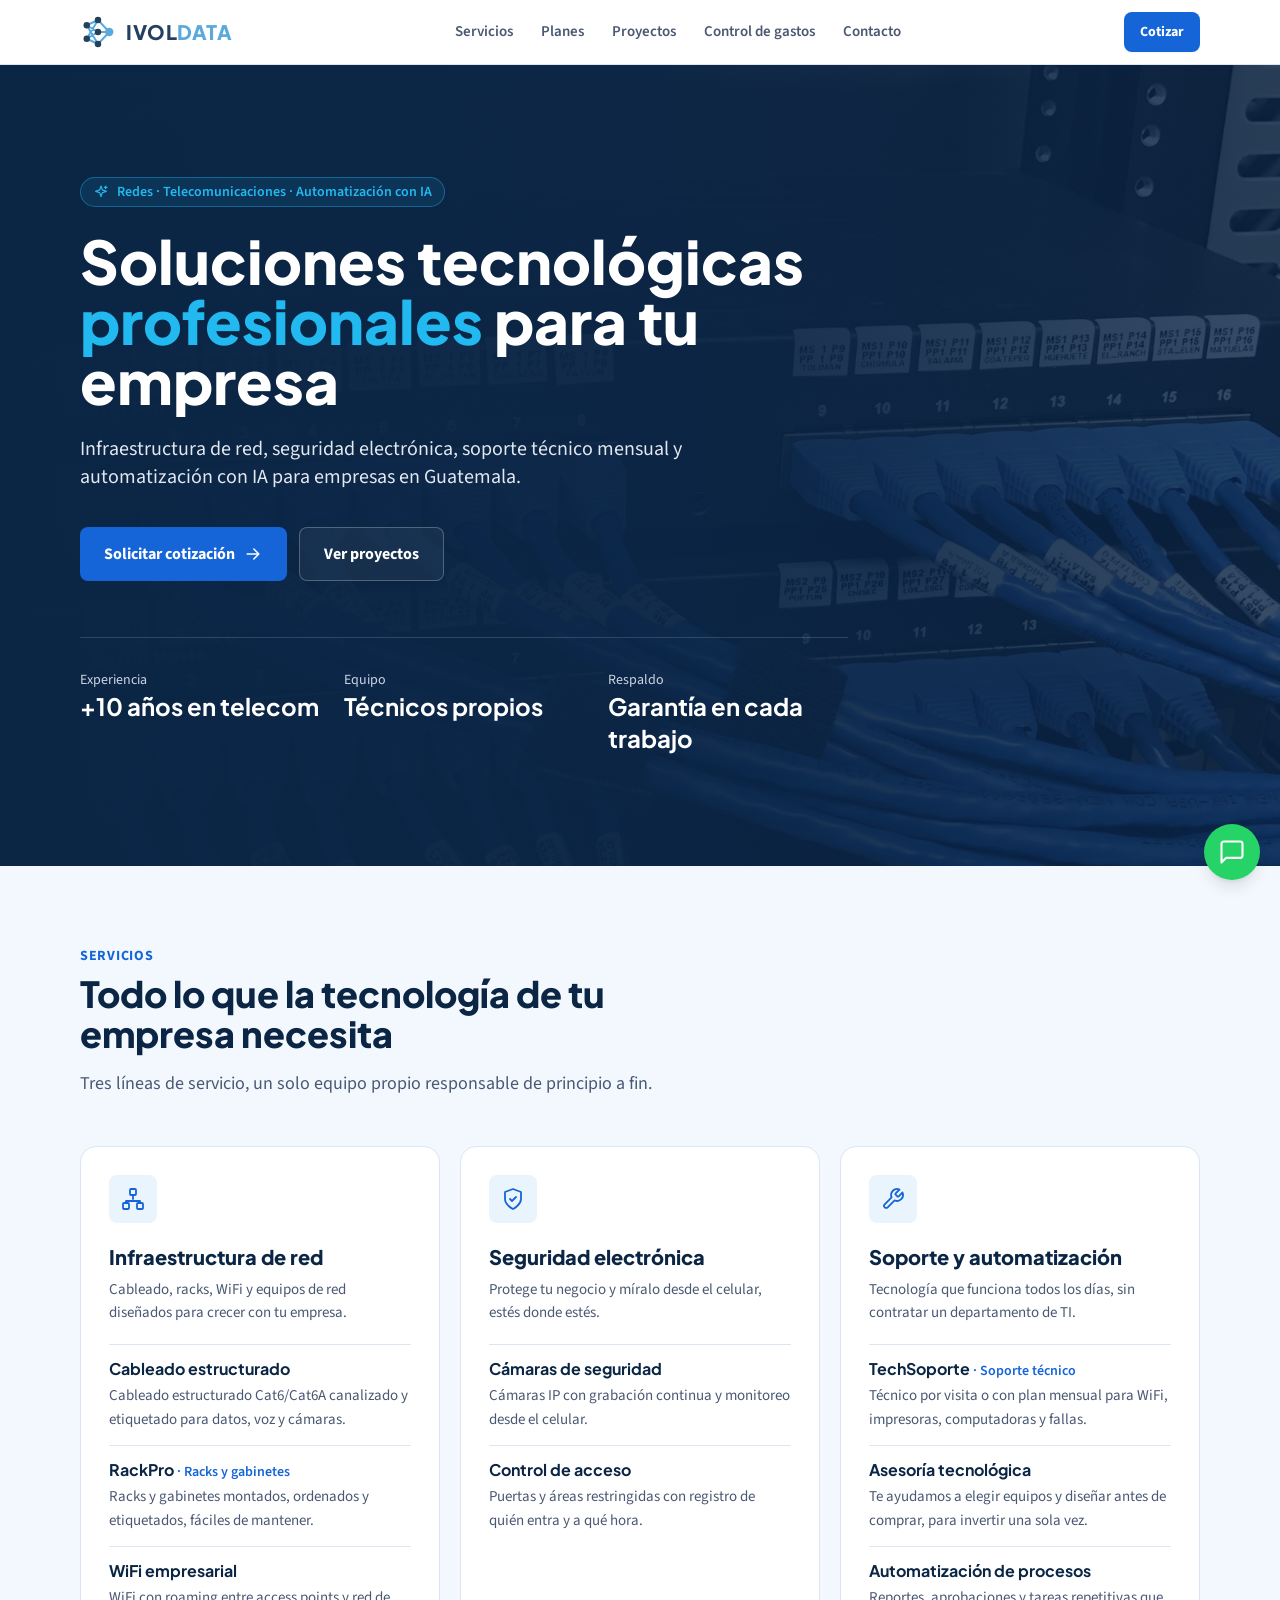
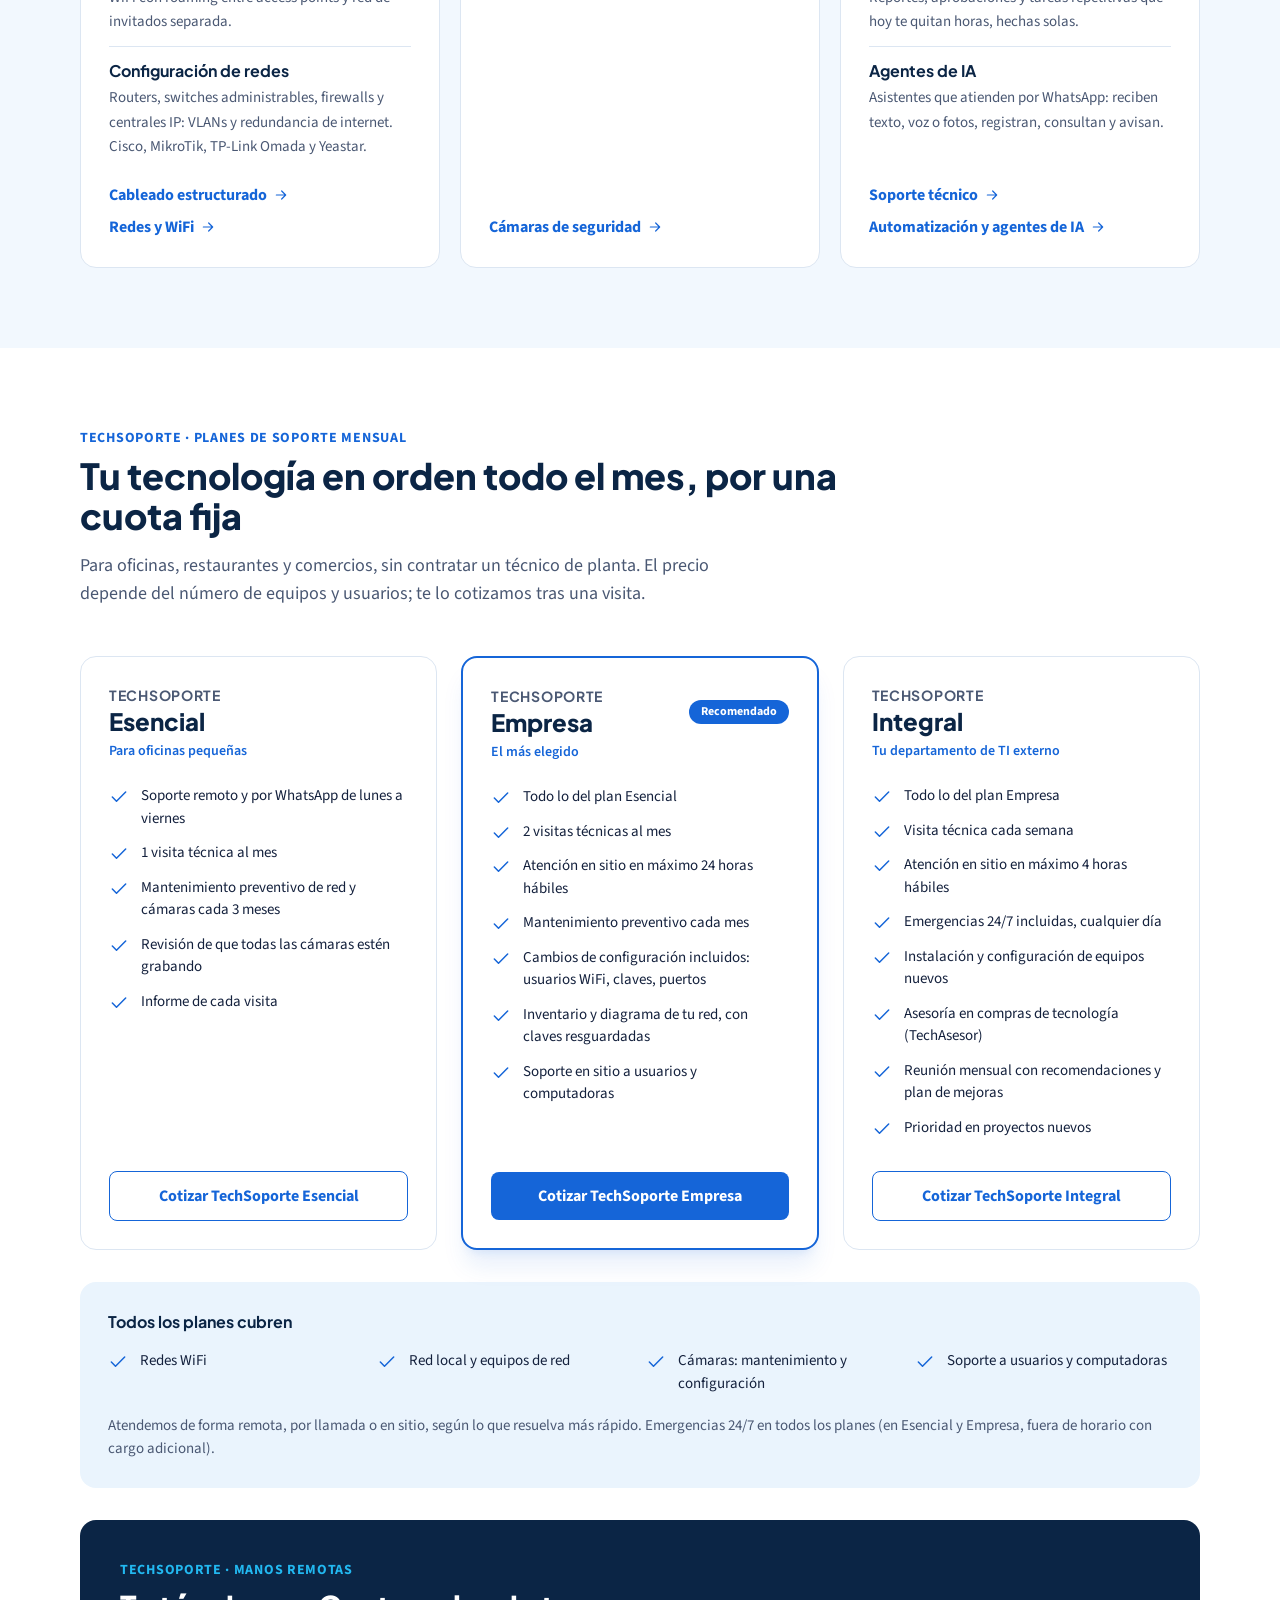
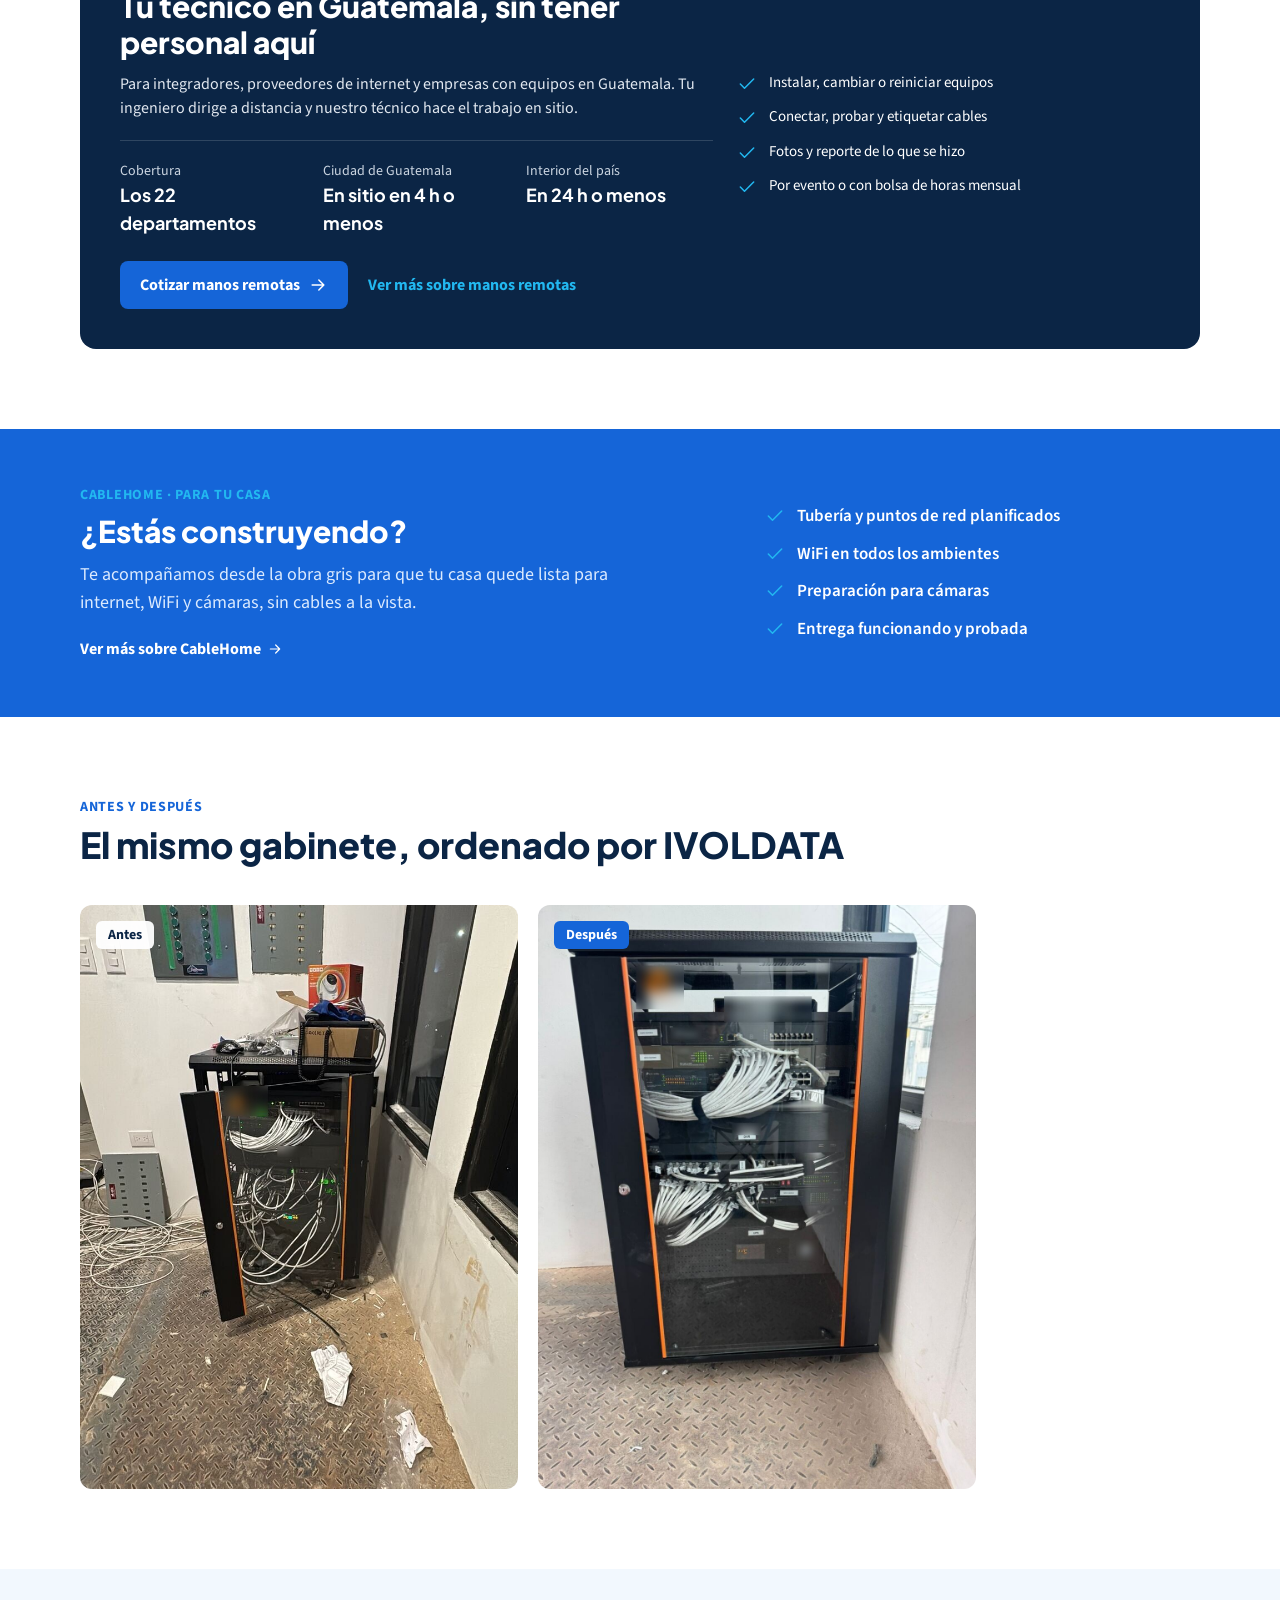
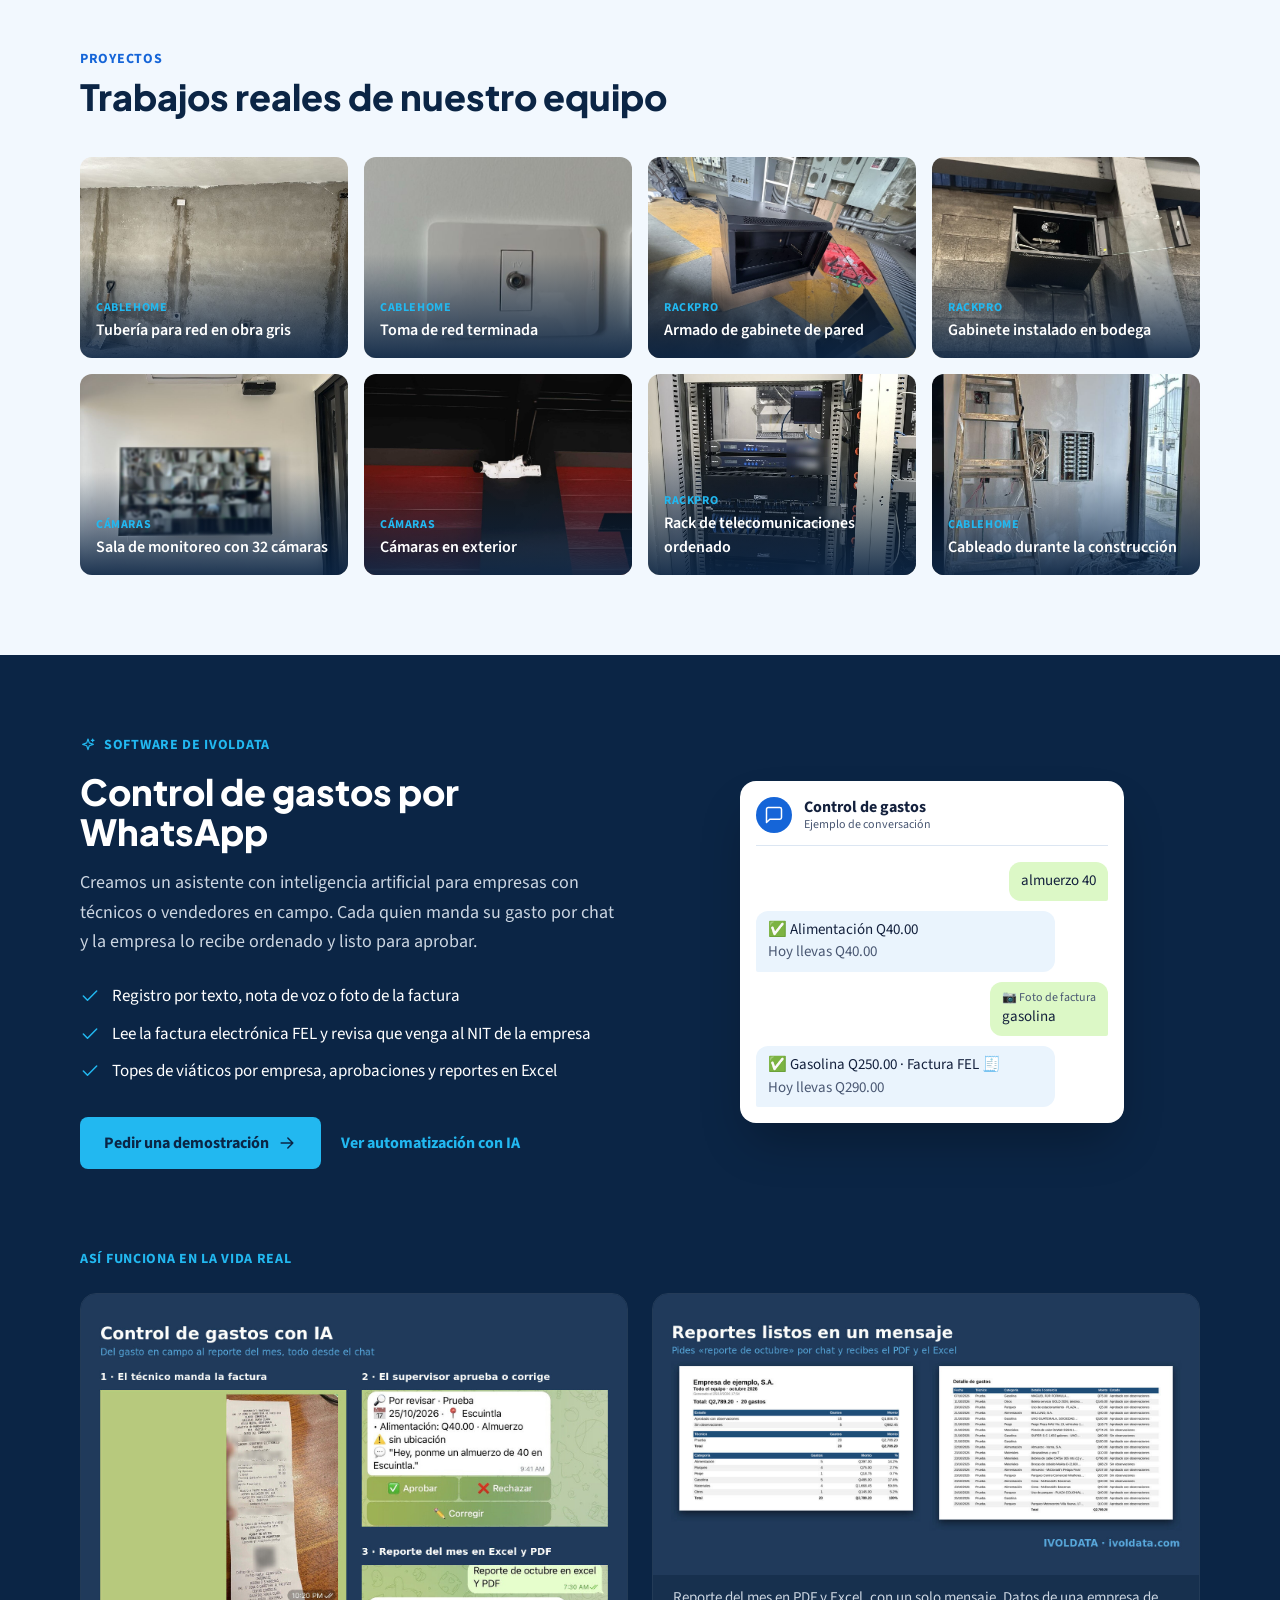
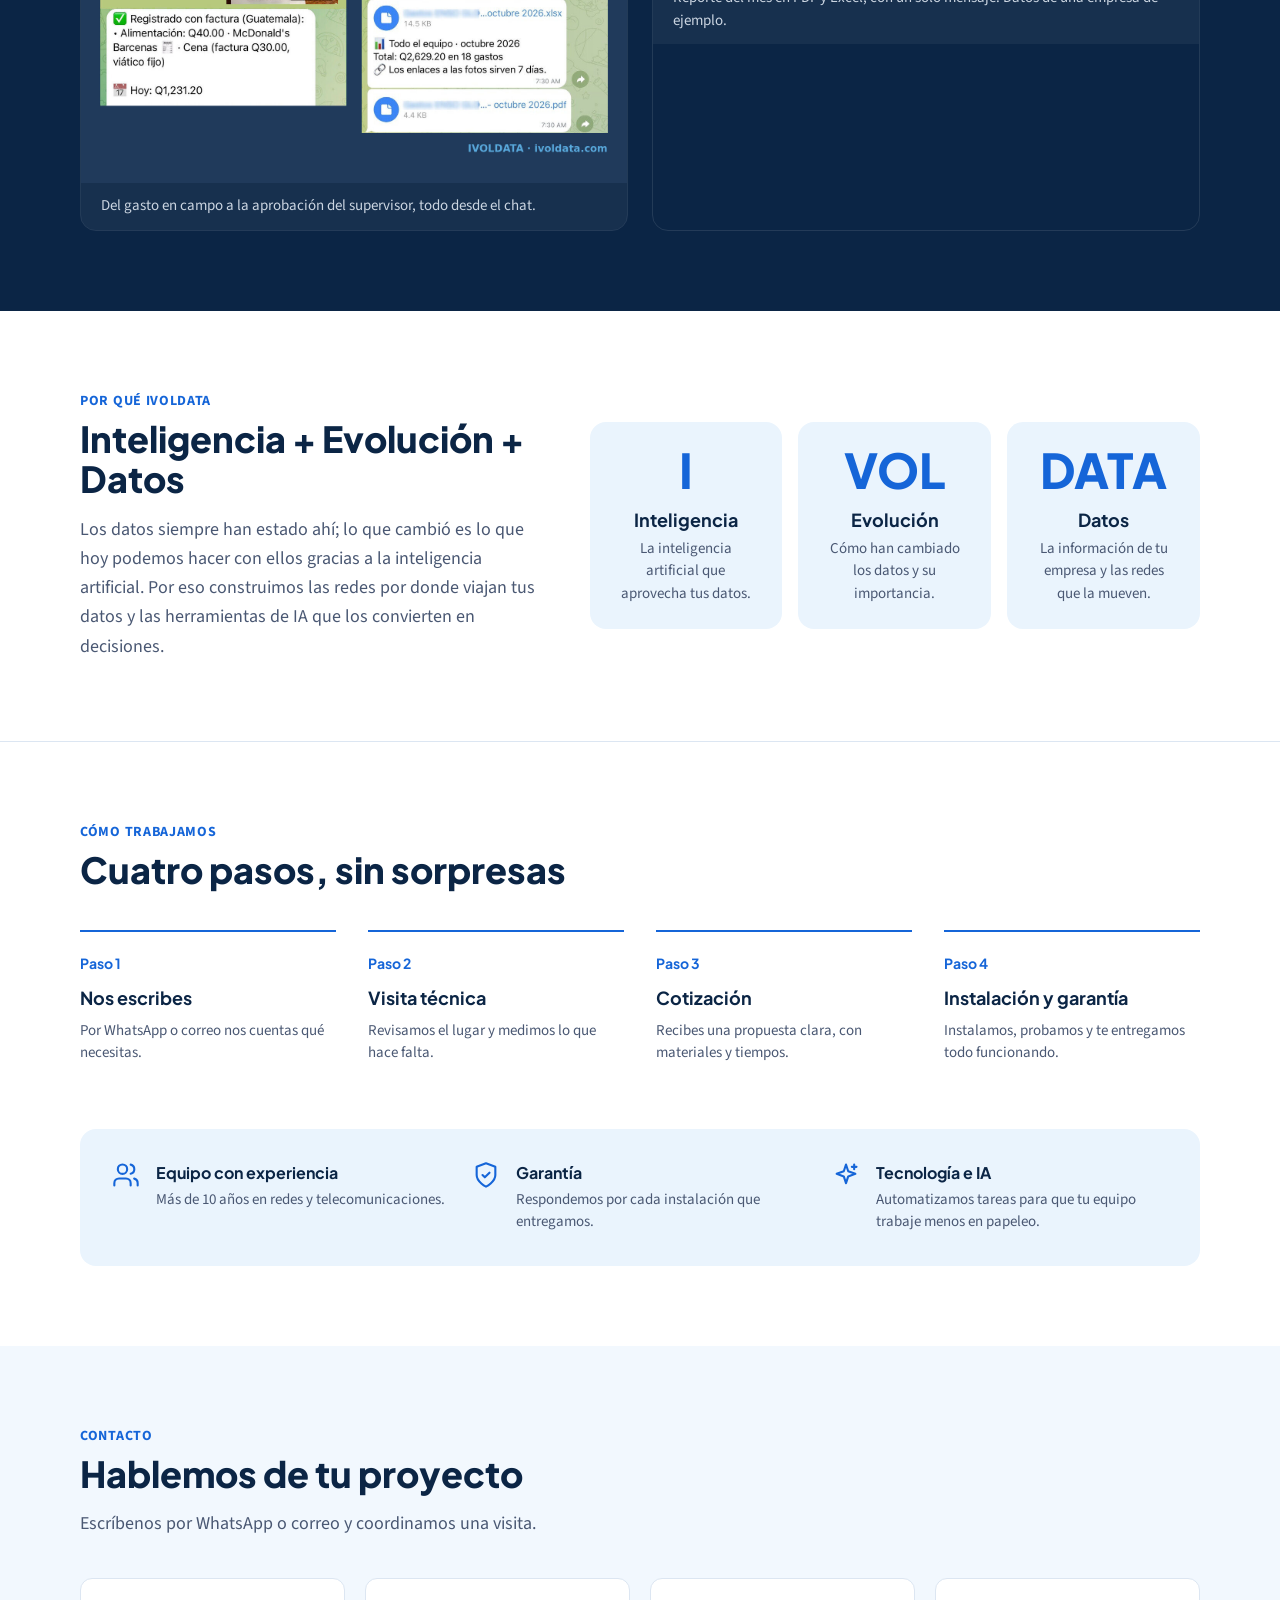
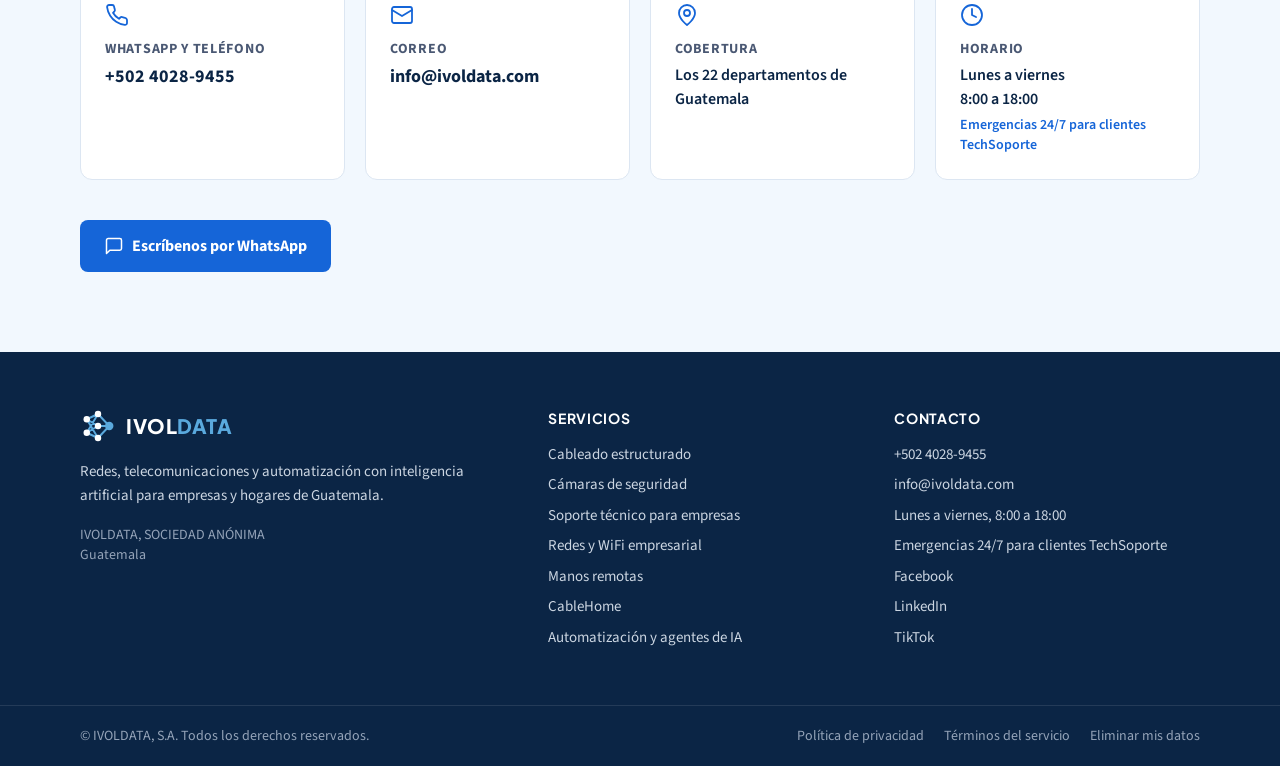
==== commit d5151a3c: "Regresar frase anterior hasta decidir Co-Authored-By: Claude Opus 5.5 <noreply@anthropic.com> Claude" ====
--- a/index.html
+++ b/index.html
@@ -10,7 +10,7 @@
 <link rel="preconnect" href="https://fonts.googleapis.com">
 <link rel="preconnect" href="https://fonts.gstatic.com" crossorigin>
 <link rel="stylesheet" href="https://fonts.googleapis.com/css2?family=Plus+Jakarta+Sans:wght@600;700;800&family=Source+Sans+3:wght@400;600;700&display=swap">
-<link rel="stylesheet" href="css/sitio.css?v=202610311312">
+<link rel="stylesheet" href="css/sitio.css?v=202610311326">
 <link rel="canonical" href="https://ivoldata.com/">
 <meta property="og:type" content="website">
 <meta property="og:title" content="IVOLDATA | Redes, cámaras y soporte técnico en Guatemala">
@@ -39,7 +39,7 @@
   <img src="img/hero-cables.jpg" alt="" class="absolute inset-0 h-full w-full object-cover opacity-30">
   <div class="absolute inset-0 bg-gradient-to-r from-marino via-marino/90 to-marino/40"></div>
   <div class="gutter relative mx-auto max-w-6xl py-20 md:py-28">
-    <p class="inline-flex items-center gap-2 rounded-full border border-celeste/40 bg-celeste/10 px-3 py-1 text-sm font-semibold text-celeste"><svg class="h-4 w-4" viewBox="0 0 24 24" fill="none" stroke="currentColor" stroke-width="1.8" stroke-linecap="round" stroke-linejoin="round" aria-hidden="true"><path d="M12 3l1.9 5.8L20 11l-6.1 2.2L12 19l-1.9-5.8L4 11l6.1-2.2z"/><path d="M19 3v4M17 5h4"/></svg> Redes · Seguridad · IA Aplicada</p>
+    <p class="inline-flex items-center gap-2 rounded-full border border-celeste/40 bg-celeste/10 px-3 py-1 text-sm font-semibold text-celeste"><svg class="h-4 w-4" viewBox="0 0 24 24" fill="none" stroke="currentColor" stroke-width="1.8" stroke-linecap="round" stroke-linejoin="round" aria-hidden="true"><path d="M12 3l1.9 5.8L20 11l-6.1 2.2L12 19l-1.9-5.8L4 11l6.1-2.2z"/><path d="M19 3v4M17 5h4"/></svg> Redes · Telecomunicaciones · Automatización con IA</p>
     <h1 class="mt-6 max-w-3xl font-display text-4xl font-extrabold leading-[1.1] md:text-6xl">Soluciones tecnológicas <span class="text-celeste">profesionales</span> para tu empresa</h1>
     <p class="mt-6 max-w-2xl text-lg leading-relaxed text-slate-200 md:text-xl">Infraestructura de red, seguridad electrónica, soporte técnico mensual y automatización con IA para empresas en Guatemala.</p>
     <div class="mt-9 flex flex-wrap gap-3">
